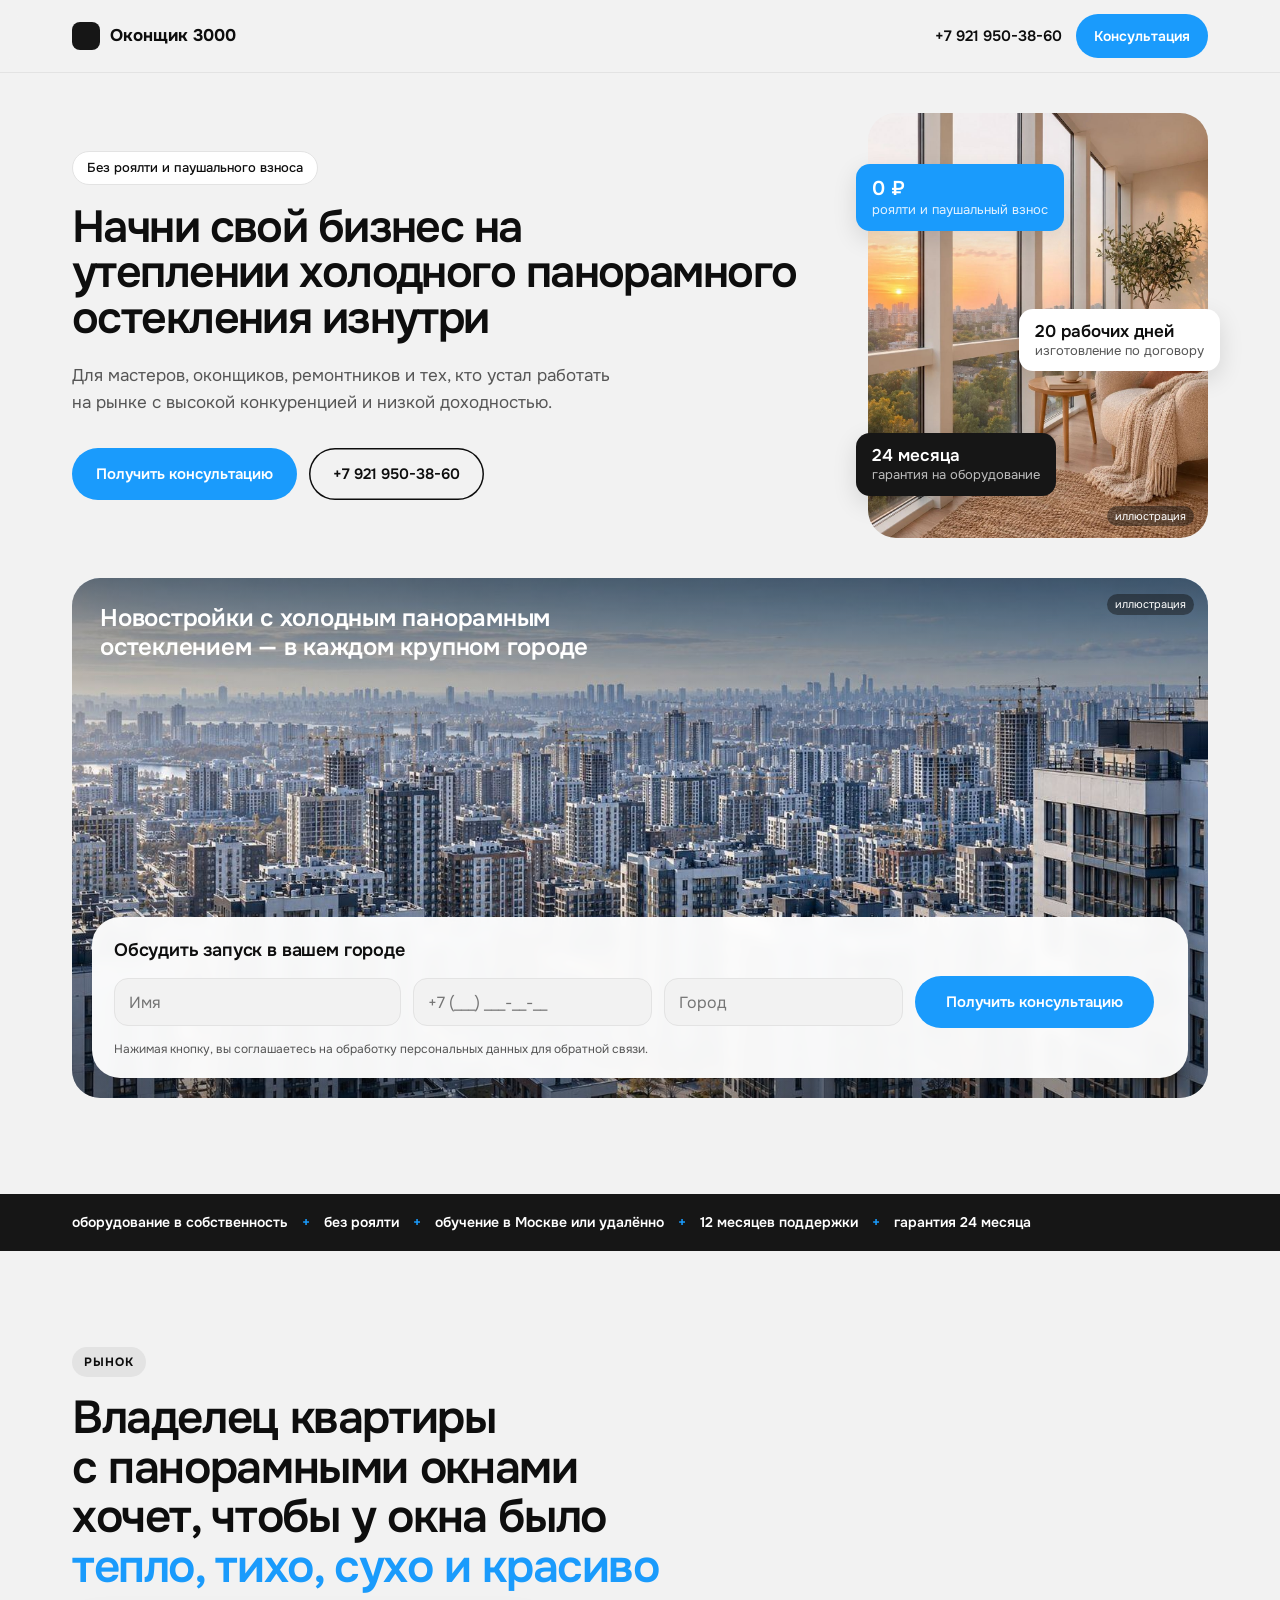
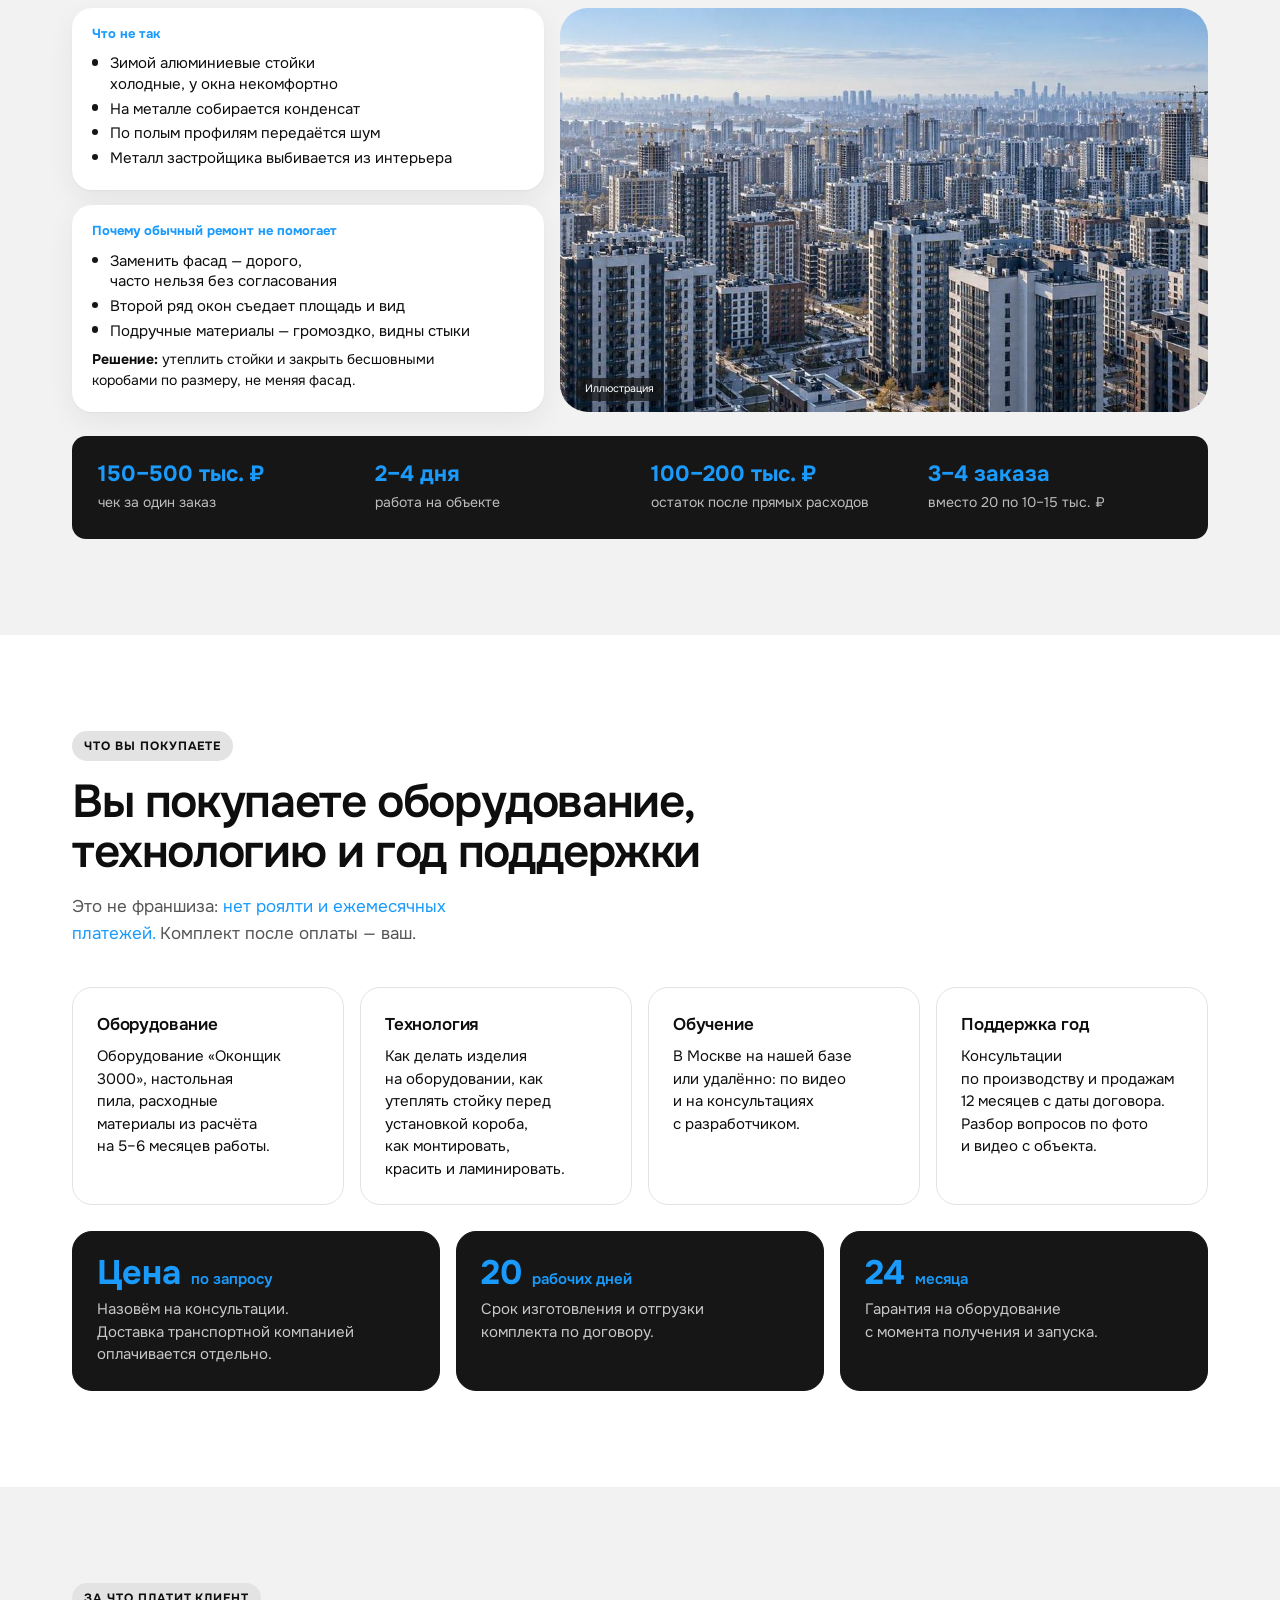
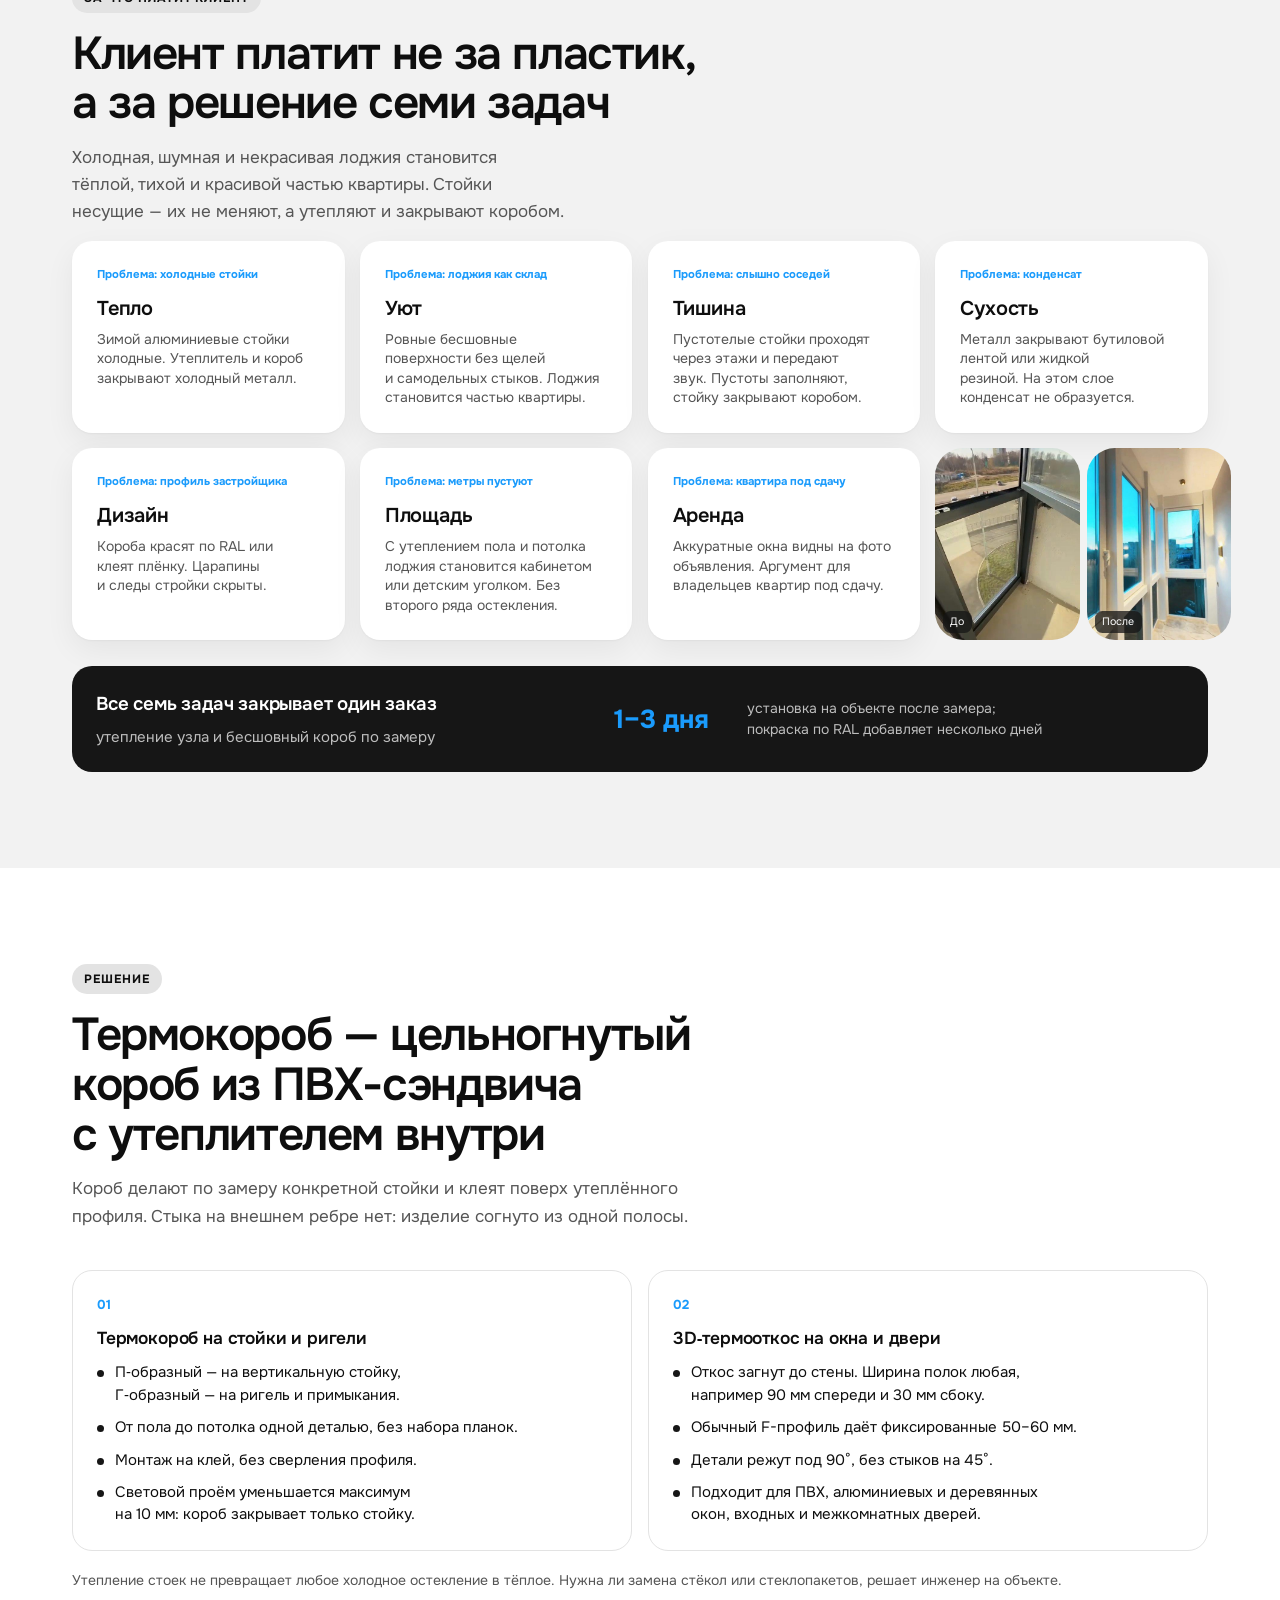
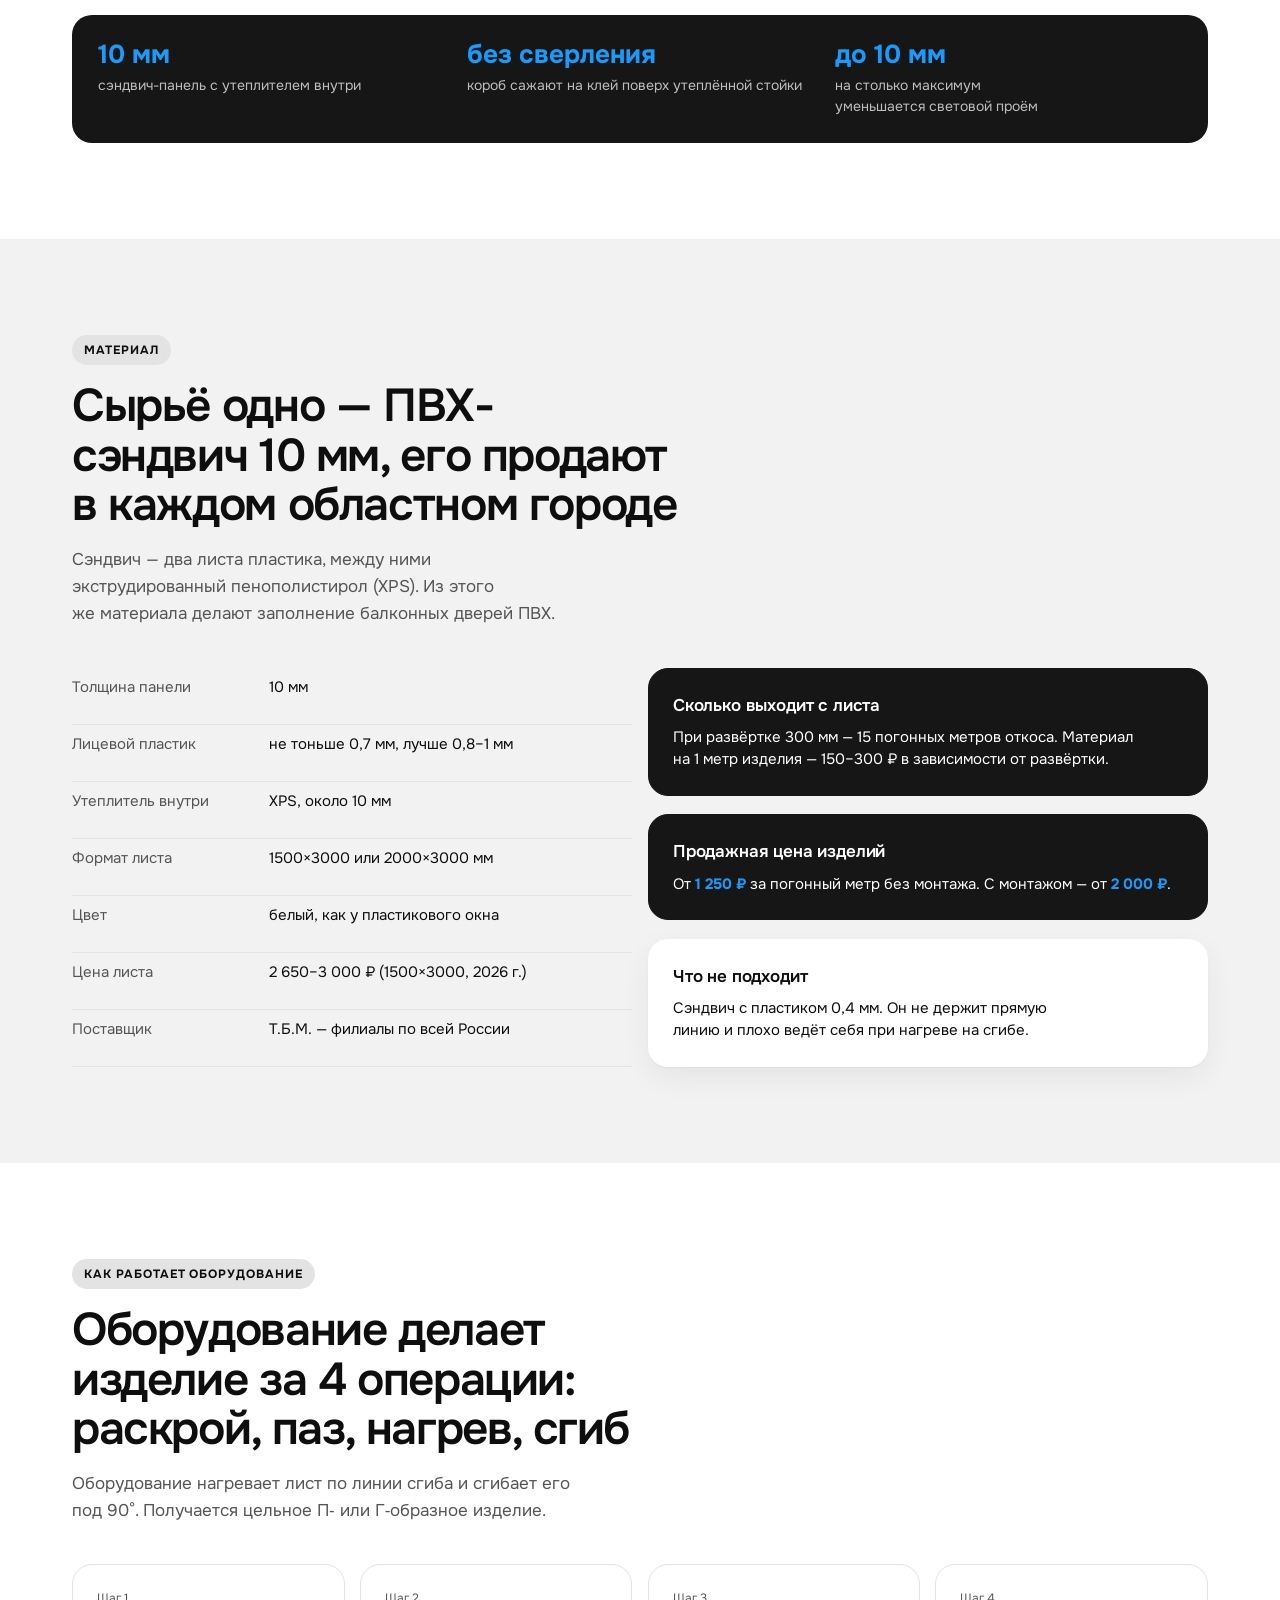
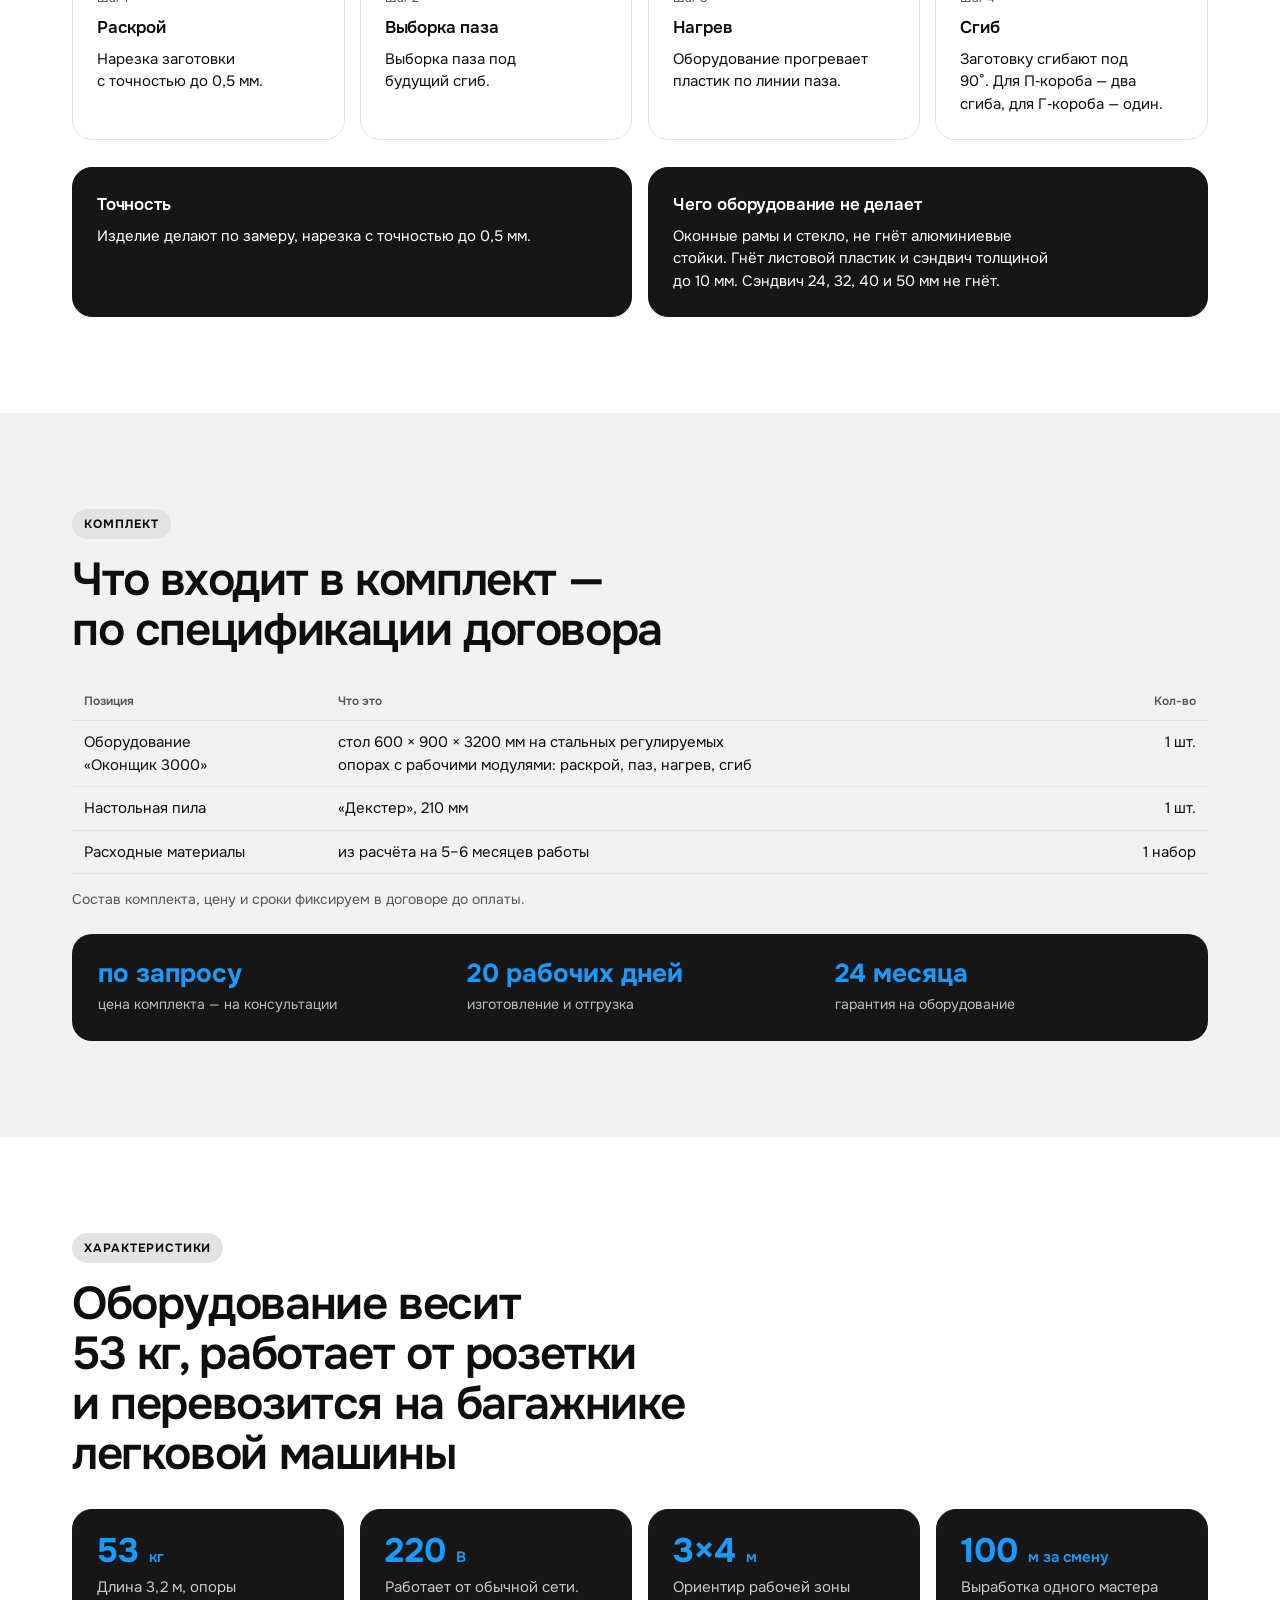
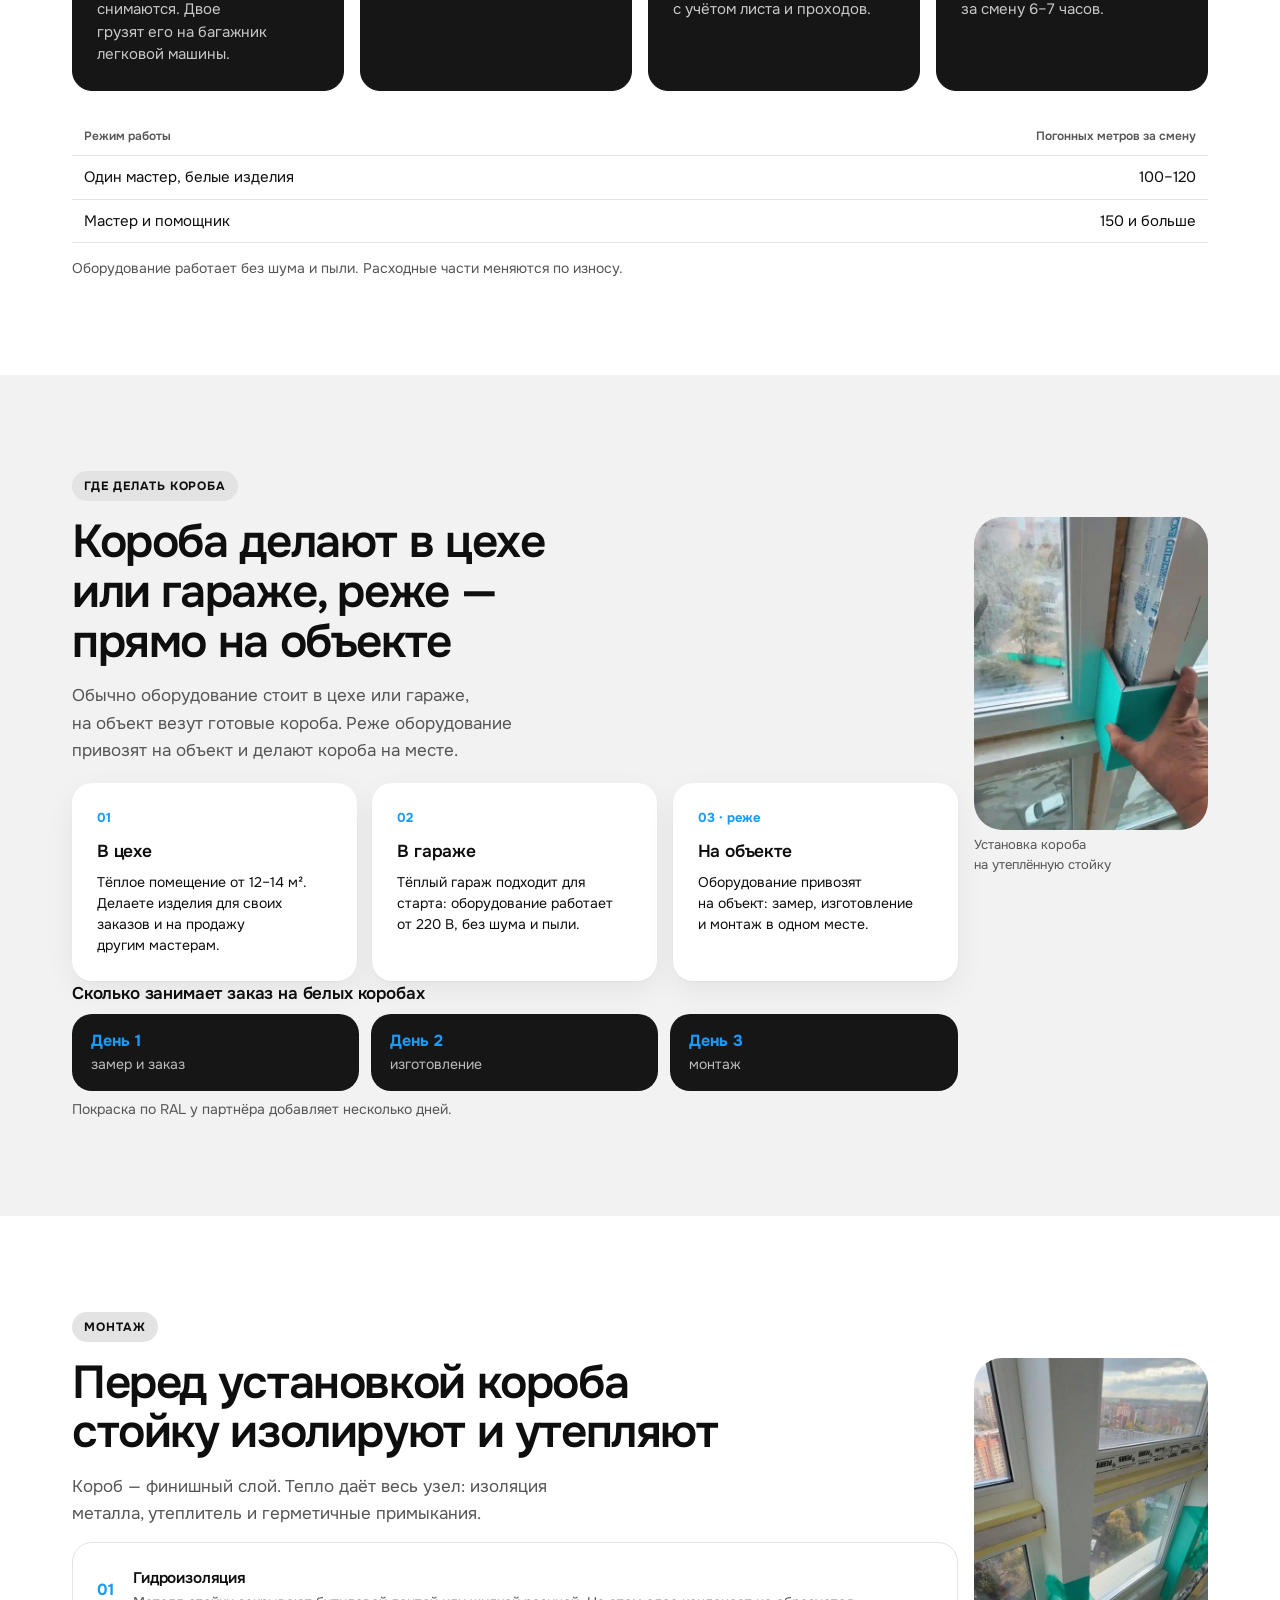
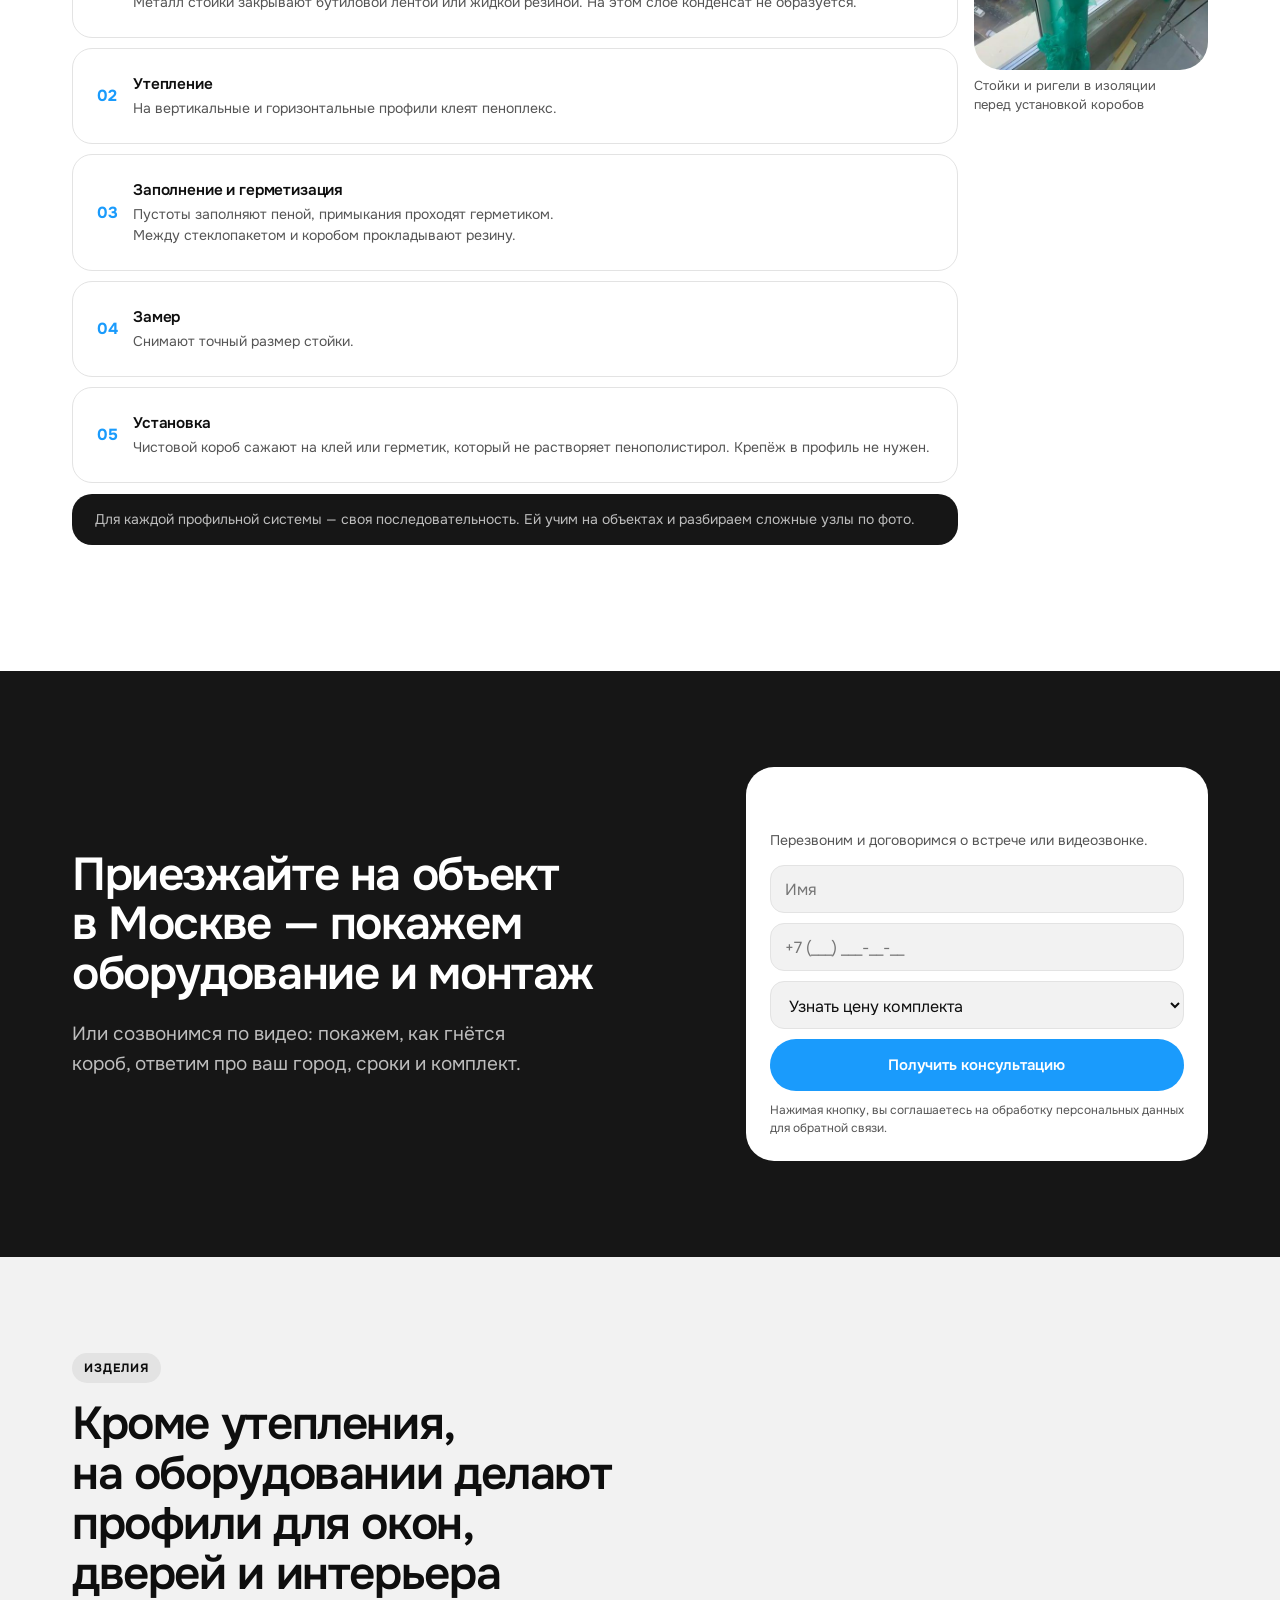
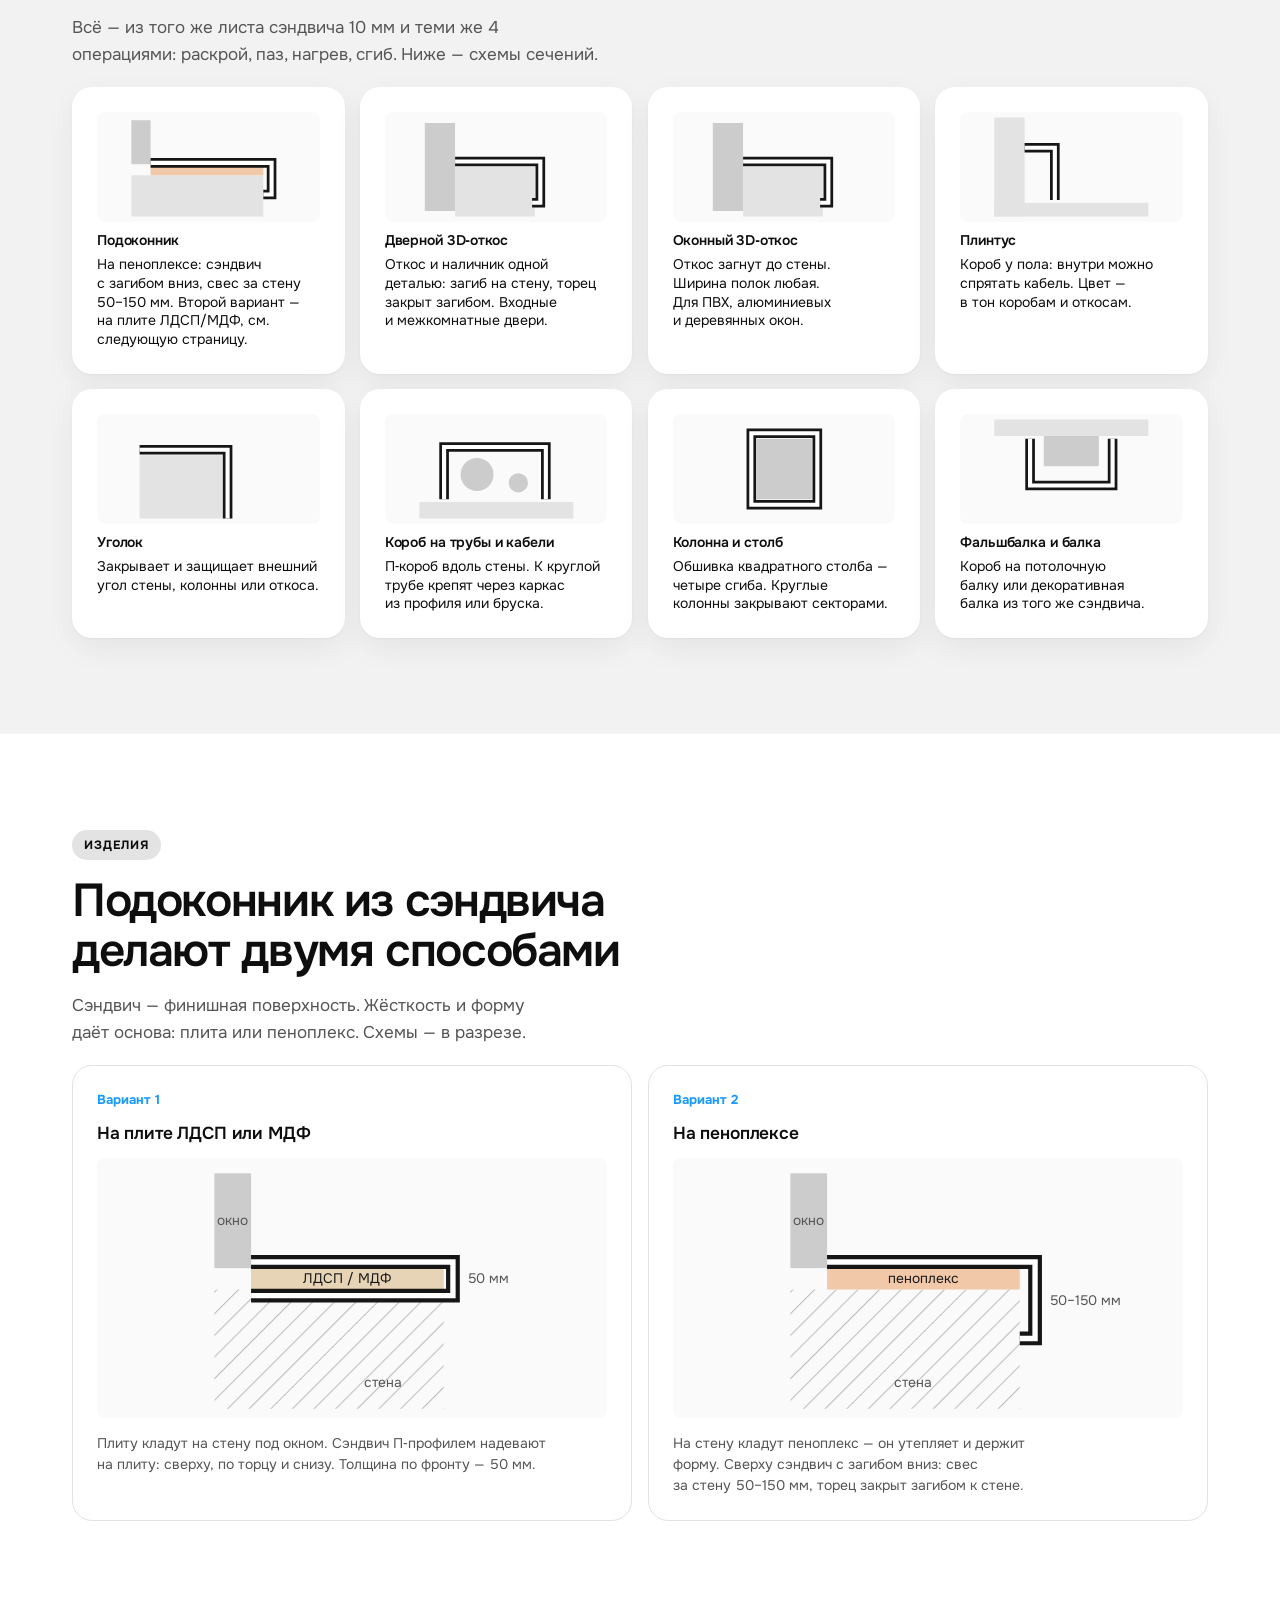
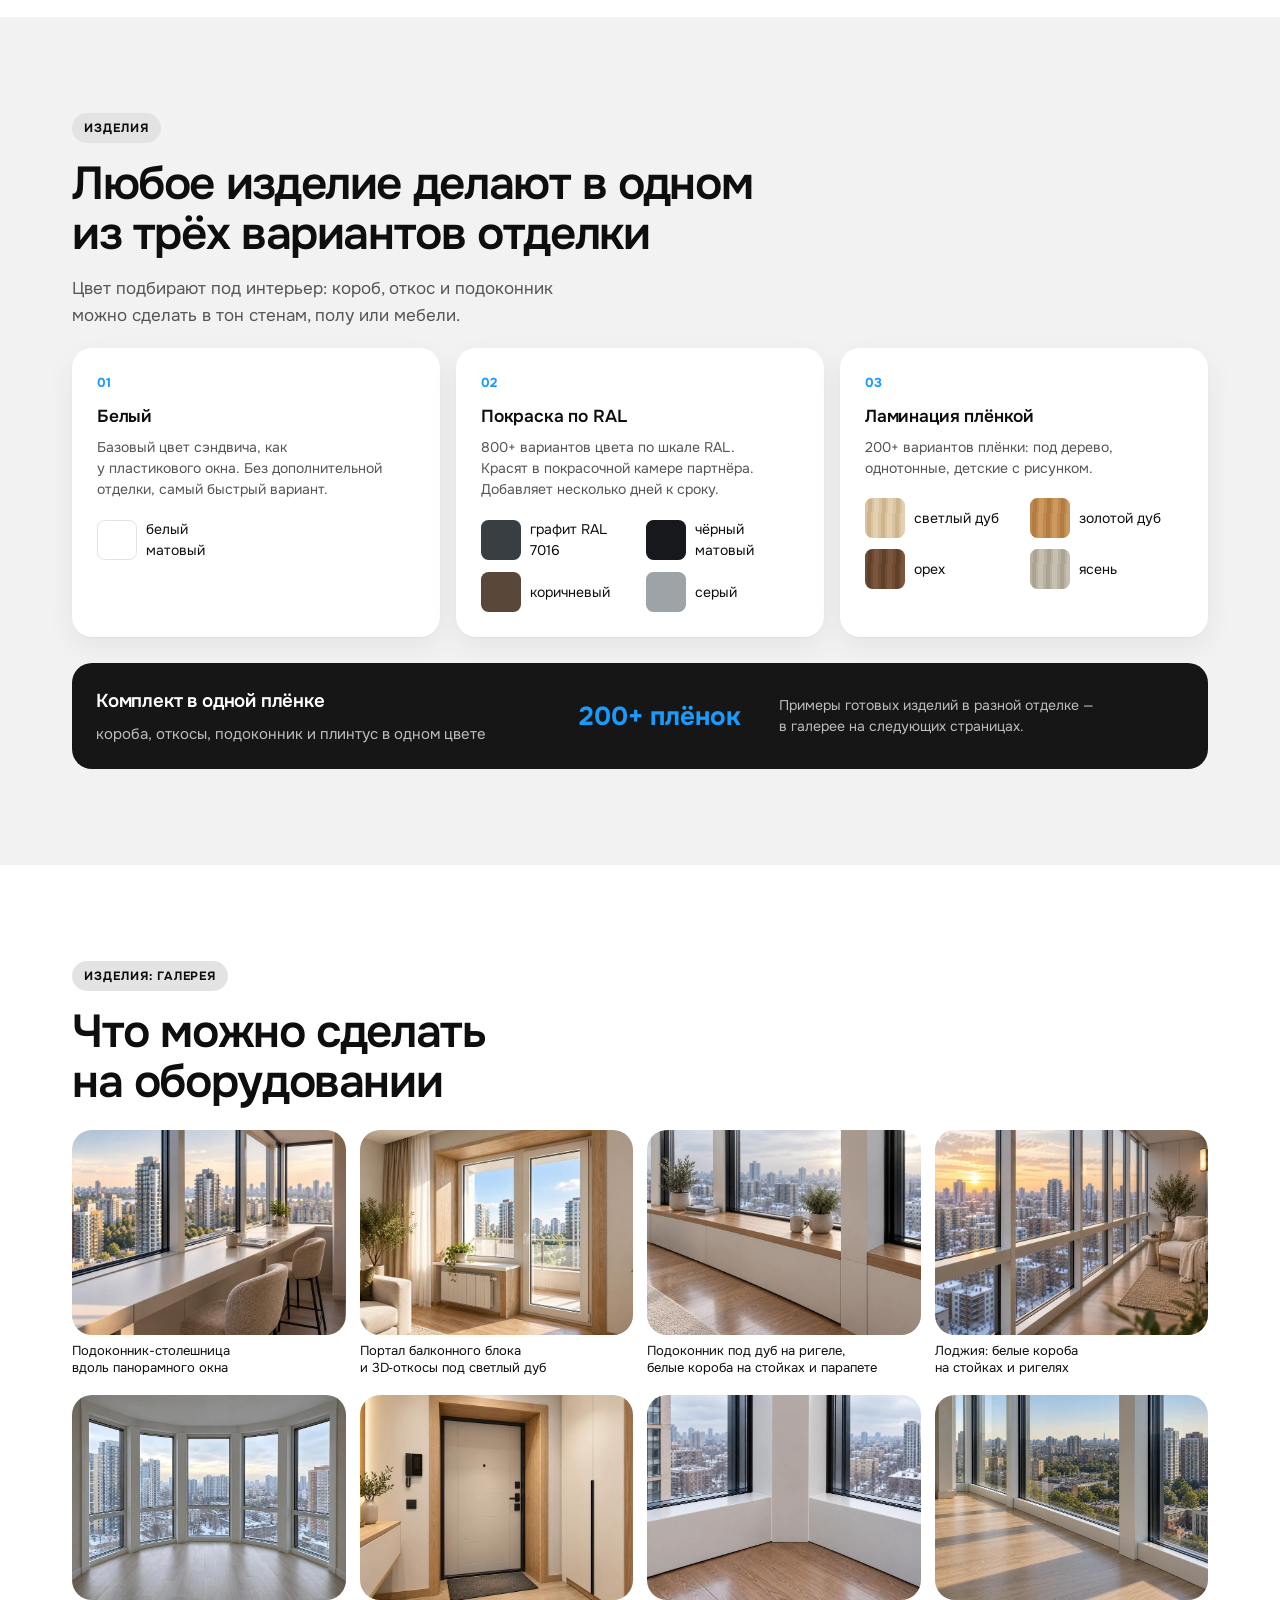
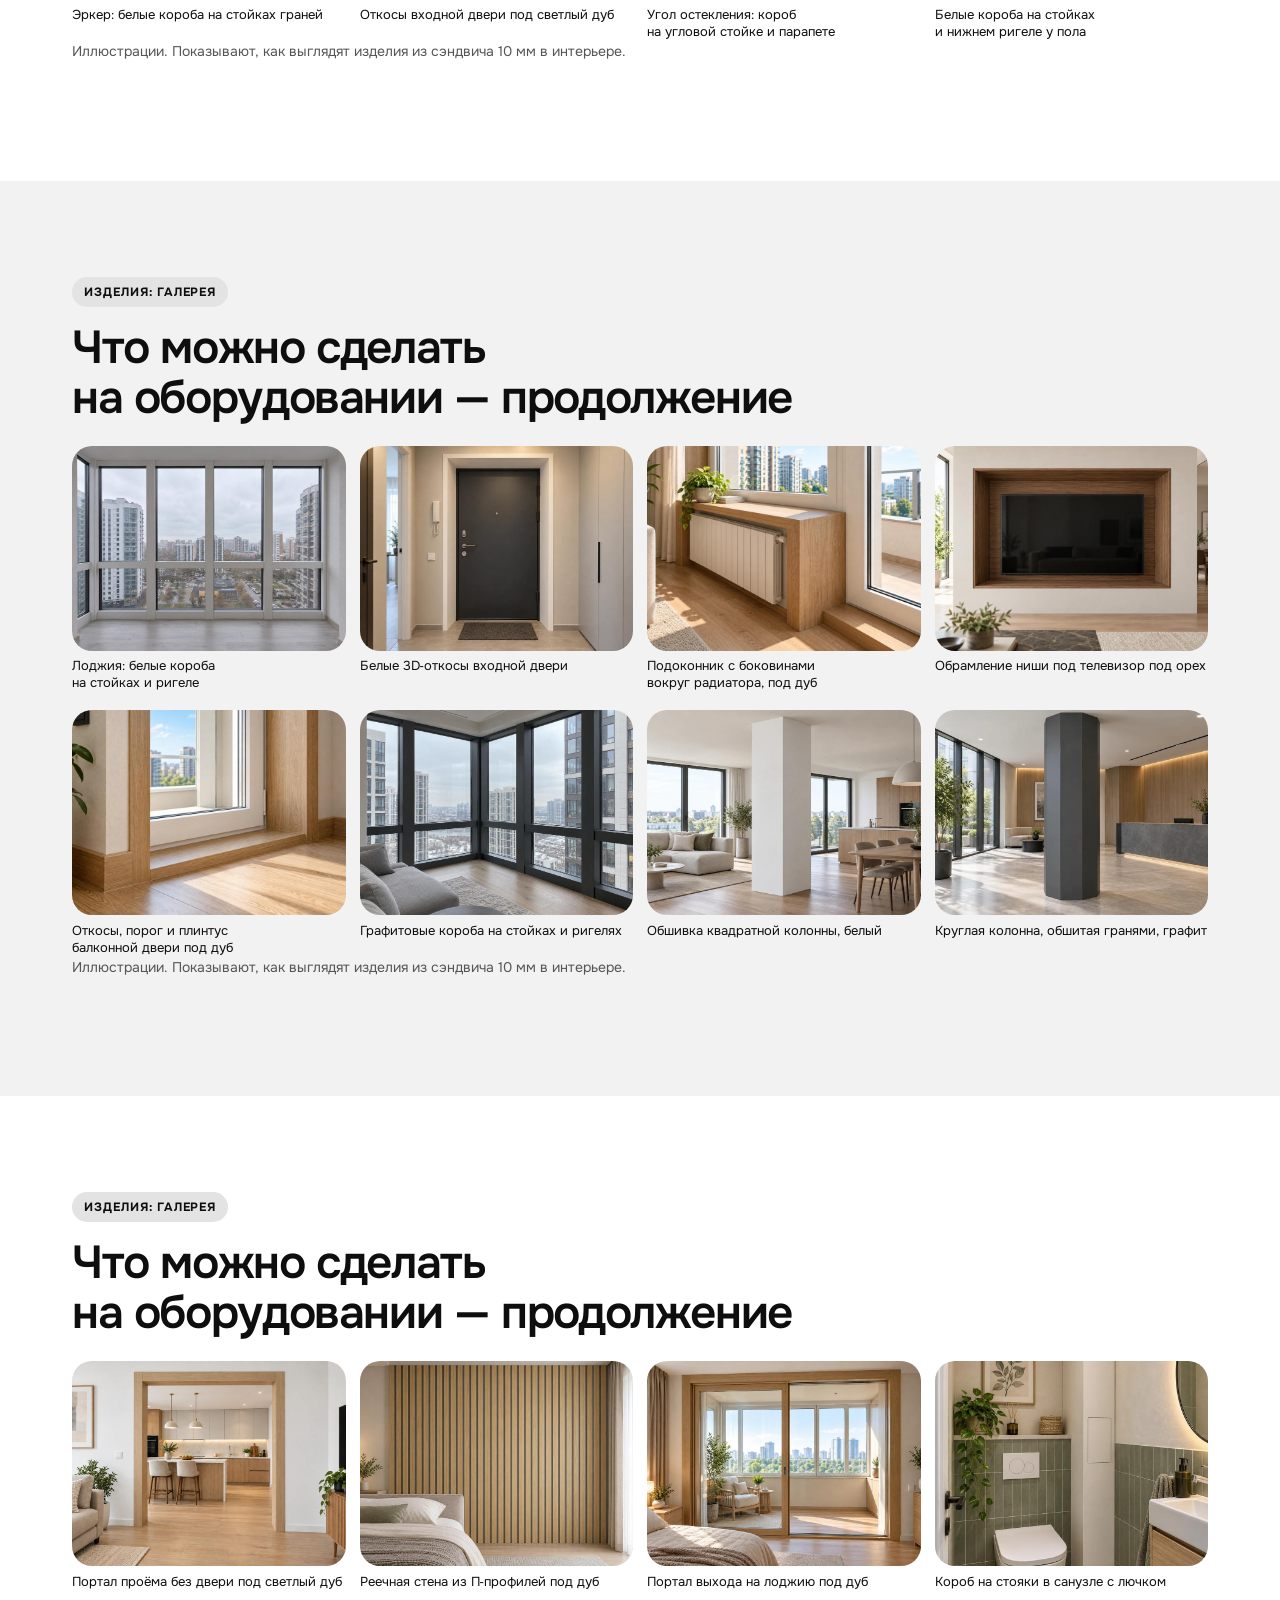
==== materials/landing/index.html @ 921defb0 "Везде «оборудование» вместо «станок»: презентация и лендинг Co-Authored-By: Claude Opus 5.5 <noreply" ====
<!doctype html>
<html lang="ru"><head><meta charset="utf-8"><meta name="viewport" content="width=device-width,initial-scale=1">
<title>Оконщик 3000 — свой бизнес на утеплении холодного панорамного остекления</title>
<meta name="description" content="Оборудование для бесшовных термокоробов и 3D-откосов из ПВХ-сэндвича 10 мм. Комплект, обучение и год поддержки. Без роялти и паушального взноса.">
<link href="https://fonts.googleapis.com/css2?family=Onest:wght@400;500;600;700&display=swap" rel="stylesheet">
<style>

:root{--or:#1A9BFC;--ink:#111111;--muted:#555555;--line:#E3E3E3;--soft:#F2F2F2;--accent:#161616;--dark:#161616}
*{box-sizing:border-box;margin:0;padding:0}
body{font-family:Onest,Arial,sans-serif;color:var(--ink);background:#fff;font-size:11.5pt;line-height:1.45}
.page{width:297mm;height:210mm;padding:16mm 18mm 14mm;position:relative;page-break-after:always;overflow:hidden;display:flex;flex-direction:column}
.page:last-child{page-break-after:auto}
.top{display:flex;justify-content:space-between;font-size:8.5pt;color:var(--muted);margin-bottom:9mm;letter-spacing:.02em}
.top b{color:var(--or);font-weight:600}
h1{font-size:30pt;line-height:1.1;font-weight:700;letter-spacing:-.01em;max-width:200mm}
h2{font-size:21pt;line-height:1.15;font-weight:700;letter-spacing:-.01em;margin-bottom:3mm;max-width:230mm}
.lead{font-size:12.5pt;color:var(--muted);max-width:205mm;margin-bottom:7mm}
h3{font-size:12pt;font-weight:600;margin-bottom:2mm}
p+p{margin-top:2mm}
.muted{color:var(--muted)}
.small{font-size:9.5pt}
.grid{display:grid;gap:6mm}
.g2{grid-template-columns:1fr 1fr}.g3{grid-template-columns:repeat(3,1fr)}.g4{grid-template-columns:repeat(4,1fr)}
.g-img{grid-template-columns:1fr 62mm}.g-img2{grid-template-columns:1fr 46mm 46mm}
.card{border:1px solid var(--line);border-radius:3mm;padding:5mm}
.card.fill{background:var(--dark);border-color:var(--dark);color:#fff}
.card.fill .muted,.card.fill p.muted{color:#C8C8C8}
.card.fill td,.card.fill th{border-bottom-color:rgba(255,255,255,.14);color:#fff}
.card.fill th{color:#C8C8C8}
.num{font-size:24pt;font-weight:700;line-height:1;margin-bottom:2mm}
.num small{font-size:11pt;font-weight:600}
ul{list-style:none}
li{padding-left:5mm;position:relative;margin-top:1.6mm}
li:before{content:"";position:absolute;left:0;top:2.3mm;width:2mm;height:2mm;border-radius:50%;background:var(--accent)}
ol{list-style:none;counter-reset:s}
ol>li{counter-increment:s;padding-left:10mm;margin-top:3mm}
ol>li:before{content:counter(s);background:var(--dark);color:#fff;width:6.5mm;height:6.5mm;top:-.3mm;font-size:9pt;font-weight:600;display:flex;align-items:center;justify-content:center}
table{width:100%;border-collapse:collapse;font-size:10.5pt}
td,th{text-align:left;padding:2.3mm 3mm;border-bottom:1px solid var(--line);vertical-align:top}
th{font-weight:600;color:var(--muted);font-size:9pt}
td.r,th.r{text-align:right;white-space:nowrap}
img.ph{width:100%;height:100%;object-fit:cover;border-radius:3mm;display:block}
.phwrap{height:118mm}
.cap{font-size:8.5pt;color:var(--muted);margin-top:1.5mm}
.note{border-left:1.2mm solid var(--accent);padding:2mm 0 2mm 4mm;font-size:10pt;color:var(--muted);margin-top:auto}
.foot{position:absolute;bottom:7mm;left:18mm;right:18mm;display:flex;justify-content:space-between;font-size:8pt;color:var(--muted)}
.cover{background:var(--dark);color:#fff}
.cover .lead,.cover .top,.cover .toc span{color:#BDBDBD}
.cover .top b{color:var(--or)}
.cover .toc div{border-bottom-color:rgba(255,255,255,.14)}
.cover h1{font-size:38pt;margin-top:18mm;max-width:220mm}
.cover .lead{font-size:14pt;margin-top:6mm}
.toc{columns:2;column-gap:12mm;margin-top:auto;font-size:10.5pt}
.toc div{break-inside:avoid;padding:1.6mm 0;border-bottom:1px solid var(--line);display:flex;gap:4mm}
.toc span{color:var(--muted);width:7mm}
.kv{display:grid;grid-template-columns:52mm 1fr;row-gap:0}
.kv div{padding:2.2mm 0;border-bottom:1px solid var(--line)}
.kv div:nth-child(odd){color:var(--muted)}
.flow{display:grid;grid-template-columns:repeat(4,1fr);gap:4mm}
.flow .card{position:relative}
.flow .step{font-size:9pt;color:var(--muted);margin-bottom:2mm}
.cta{background:var(--dark);color:#fff;border-radius:3mm;padding:7mm}
.cta .muted{color:#BDBDBD}
.pb{position:relative;padding-top:7mm}
.pb-axis{display:flex;justify-content:space-between;margin-left:48mm;font-size:8pt;color:var(--muted);position:absolute;top:0;left:0;right:0}
.pb-row{display:grid;grid-template-columns:48mm 1fr;align-items:center;margin-top:2.5mm}
.pb-lbl{font-size:10pt;font-weight:600;line-height:1.25}.pb-lbl span{font-weight:400;color:var(--muted);font-size:9pt}
.pb-track{display:flex;height:10mm;background:var(--soft);border-radius:2mm;overflow:hidden}
.pb-bar{height:100%;display:flex;align-items:center;padding-left:3mm;font-size:10pt;font-weight:600}
.pb-bar.dark{background:var(--dark);color:#fff}
.pb-seg{height:100%;background:#5E5E5E;color:#fff;border-right:1.2mm solid #fff;display:flex;align-items:center;justify-content:center;font-weight:700;font-size:11pt}
.pb-seg.part{background:repeating-linear-gradient(45deg,#5E5E5E 0 3mm,#8F8F8F 3mm 6mm)}
.pb-line{position:absolute;top:5mm;bottom:-3mm;border-left:.6mm dashed var(--ink)}
.pb-line span{position:absolute;bottom:-4.5mm;left:-9mm;font-size:8pt;font-weight:600;white-space:nowrap}
table.cmp td,table.cmp th{font-size:9.5pt;padding:1.6mm 2mm}
.pp td,.pp th{padding:1.8mm 3mm}
table.cmp td:first-child{color:var(--muted)}
.prod{padding:4mm}.prod h3{font-size:10.5pt;margin:2mm 0 1mm}.prod p{line-height:1.35}
svg.sec{width:100%;height:24mm;display:block;background:#FAFAFB;border-radius:2mm}
svg.mir{width:100%;display:block}
.or{color:var(--or)}
.eq{}.eq .card,.eq2 .card{display:flex;flex-direction:column}
.k{font-size:10pt;font-weight:700;color:var(--or);margin-bottom:3mm}
.col h3{font-size:13pt;margin-bottom:2mm}.col li{margin-top:2.6mm}.eq .card{padding-bottom:7mm}
.eq2{grid-auto-rows:44mm}.eq2 p{color:var(--muted)}
.cta.band{margin-top:auto;margin-bottom:6mm;display:grid;grid-template-columns:1.1fr auto 1fr;gap:10mm;align-items:center;padding:6mm 8mm}
.cta.band .ph{font-size:20pt;font-weight:700;color:var(--or);white-space:nowrap}
.stretch{display:flex;flex-direction:column;gap:5mm}.stretch>.card{flex:1}
.txtcol{display:flex;flex-direction:column;min-height:0}
.imgcol{display:flex;flex-direction:column}.imgcol .phwrap{flex:1;height:auto!important;min-height:0}
.facts{margin-top:auto;margin-bottom:6mm;background:var(--dark);color:#fff;border-radius:3mm;padding:6mm 8mm;display:grid;grid-template-columns:repeat(3,1fr);gap:8mm}
.facts .fv{font-size:19pt;font-weight:700;color:var(--or);line-height:1.1}.facts .fl{color:#BDBDBD;font-size:10pt;margin-top:1.5mm}
.days{display:grid;grid-template-columns:repeat(3,1fr);gap:4mm;margin-top:2mm}
.days div{background:var(--dark);color:#fff;border-radius:3mm;padding:4mm 5mm}.days b{display:block;color:var(--or);font-size:12pt}.days span{color:#BDBDBD;font-size:10pt}
ol.steps>li{margin-top:3.6mm}
.g-img2 .note,.g-img .note{margin-bottom:0}
.fv2{font-size:17pt;font-weight:700;line-height:1.1;margin-bottom:1.5mm}
.hero{position:relative;margin-top:5mm;margin-bottom:6mm;flex:1;min-height:0}.hero img{width:100%;height:100%;object-fit:cover;border-radius:3mm;display:block}
.hero span{position:absolute;left:4mm;bottom:3mm;font-size:8pt;color:#fff;background:rgba(22,22,22,.7);padding:1mm 2.5mm;border-radius:2mm}
.paygrid{display:grid;grid-template-columns:repeat(4,1fr);grid-auto-rows:51mm;gap:4mm;margin-bottom:5mm}
.pay{padding:5mm;display:flex;flex-direction:column}.pay .k{font-size:8.5pt;margin-bottom:3mm}.pay h3{font-size:15pt;margin-bottom:1.5mm}.pay p{font-size:10.5pt;line-height:1.4;color:var(--muted)}
.ba{display:grid;grid-template-columns:1fr 1fr;gap:2mm}.ba div{position:relative;min-height:0}.ba img{width:100%;height:100%;object-fit:cover;border-radius:3mm;display:block}
.ba span{position:absolute;left:2mm;bottom:2mm;font-size:8pt;color:#fff;background:rgba(22,22,22,.75);padding:.8mm 2mm;border-radius:2mm}
.bigsec{width:100%;height:62mm;display:block;background:#FAFAFB;border-radius:2mm;margin:3mm 0 4mm}
.galgrid{display:grid;grid-template-columns:repeat(4,1fr);grid-auto-rows:66mm;gap:5mm 4mm;margin-top:2mm}
.gal{margin:0;display:flex;flex-direction:column;min-height:0}.gal img{width:100%;flex:1;min-height:0;object-fit:cover;border-radius:2.5mm;display:block}
.gal figcaption{font-size:9pt;line-height:1.3;margin-top:2mm;color:var(--ink);height:9mm}
.sws{display:grid;grid-template-columns:1fr 1fr;gap:3mm;margin-top:auto;padding-top:5mm}
.sw{display:flex;align-items:center;gap:2.5mm;font-size:9.5pt}.sw .chip{width:12mm;height:12mm;border-radius:2mm;flex:none}
.strows{display:grid;grid-auto-rows:minmax(0,1fr);gap:2.5mm;flex:1;min-height:0}
.strow{display:grid;grid-template-columns:10mm 1fr;align-items:center;padding:2mm 5mm;min-height:0;overflow:hidden}.strow .k{margin:0;font-size:12pt}.strow h3{font-size:11.5pt;margin-bottom:.5mm}
.cta.band.slim{display:block;padding:4mm 6mm;margin-top:3mm;margin-bottom:0}
.mk{grid-template-columns:125mm 1fr;gap:6mm;grid-template-rows:minmax(0,1fr);margin-bottom:5mm}
.mkcol{display:grid;grid-auto-rows:minmax(0,1fr);gap:4mm;min-height:0}.mkcol .card{display:flex;flex-direction:column;padding:4mm 5mm}.mkcol .k{margin-bottom:1.5mm}.mkcol h3{font-size:12pt;margin-bottom:1mm}
.facts.f4{grid-template-columns:repeat(4,1fr);margin-top:0;padding:4mm 7mm}.facts.f4 .fv{font-size:15pt}
ul.tight li{margin-top:1.2mm;font-size:10pt;line-height:1.35}ul.tight li:before{top:1.5mm;width:1.7mm;height:1.7mm}
h1,h2,h3,.fv,.fv2,.lead,p,li,.cap,.fl,figcaption,td,.kv div,.k{text-wrap:balance}

html{scroll-behavior:smooth}
body{font-size:16px;line-height:1.5;-webkit-font-smoothing:antialiased}
.page{width:100%;height:auto;min-height:0;padding:72px max(20px,calc((100% - 1160px)/2));overflow:visible;page-break-after:auto;display:flex;flex-direction:column}
.page:nth-of-type(even):not(.cover){background:#F6F6F6}
.page:nth-of-type(even):not(.cover) .card:not(.fill){background:#fff}
.top{margin-bottom:14px;font-size:12px;letter-spacing:.12em;text-transform:uppercase}
.top span{display:none}
h1{font-size:46px;max-width:none}h2{font-size:34px;max-width:920px;margin-bottom:12px}
.lead{font-size:18px;max-width:780px;margin-bottom:26px}
h3{font-size:17px}.small{font-size:14px}.k{font-size:13px}
body table{font-size:15px}td,th{padding:10px 12px}
.cap,.gal figcaption{font-size:13px;height:auto}
.grid{gap:16px}.card{border-radius:14px;padding:20px}
.num{font-size:34px}.num small{font-size:15px}
li{padding-left:18px;margin-top:6px}li:before{top:9px;width:7px;height:7px}
ul.tight li{font-size:15px}
.phwrap{height:auto;aspect-ratio:3/4}.imgcol .phwrap{flex:none;aspect-ratio:3/4}
img.ph{border-radius:14px}
.hero{flex:none;aspect-ratio:16/10;margin:18px 0}.hero img{border-radius:14px}
.mk{grid-template-rows:auto;margin-bottom:0}.mkcol{grid-auto-rows:auto}
.paygrid{grid-auto-rows:auto;margin-bottom:0}.ba div{aspect-ratio:3/4}
.galgrid{grid-auto-rows:auto;gap:18px 14px}.gal img{flex:none;aspect-ratio:4/3;border-radius:12px}
.strows{grid-auto-rows:auto;flex:none;gap:10px}.strow{padding:12px 16px;grid-template-columns:36px 1fr}
.facts,.facts.f4{margin:24px 0 0!important;padding:26px;gap:22px;border-radius:14px}.facts .fv{font-size:26px}.facts.f4 .fv{font-size:22px}.facts .fl{font-size:14px}
.cta{border-radius:14px}.cta.band{margin:26px 0 0;padding:24px}.cta.band .ph{font-size:26px}
.eq2{grid-auto-rows:auto}.eq .card{padding-bottom:20px}
svg.sec{height:110px}.bigsec{height:260px}
.note{margin-top:22px;font-size:14px}.days{gap:12px}.days b{font-size:16px}.days span{font-size:14px}
.sw{font-size:14px}.sw .chip{width:40px;height:40px}
.pb-lbl{font-size:14px}.pb-lbl span{font-size:13px}.pb-seg,.pb-bar{font-size:14px}
table.cmp td,table.cmp th{font-size:14px;padding:8px}
.cover h1{font-size:50px;margin-top:10px}.cover .lead{font-size:19px}
.hgrid{display:grid;grid-template-columns:1.15fr .85fr;gap:48px;align-items:center}
.hero1{padding-top:80px;padding-bottom:80px}
.h1grid{grid-template-areas:'t f';align-items:center}.h1grid .ht{grid-area:t}.h1grid .lform{grid-area:f;align-self:center}.h1grid .toc{grid-area:n;margin-top:0}
.toc{columns:2;column-gap:28px;margin-top:28px;font-size:15px}
.toc a{display:flex;gap:12px;padding:8px 0;border-bottom:1px solid rgba(255,255,255,.14);color:#fff;text-decoration:none;break-inside:avoid}
.toc a:hover{color:var(--or)}.toc a span{color:#9E9E9E;width:24px}
.midform h2{color:#fff}.midform .lead{color:#BDBDBD}.midform .ph{color:var(--or);font-weight:700;text-decoration:none;white-space:nowrap}
.lform{background:#fff;color:var(--ink);border-radius:16px;padding:22px;box-shadow:0 14px 40px rgba(0,0,0,.25)}
.lform h3{font-size:21px;color:var(--ink)}.lform p{font-size:14px;color:var(--muted);margin:4px 0 14px}
.lform input,.lform select,.lform textarea{width:100%;border:1.5px solid var(--line);border-radius:10px;padding:13px 14px;font:16px Onest,sans-serif;margin-bottom:10px;background:#fff;color:var(--ink)}
.lform input:focus,.lform select:focus,.lform textarea:focus{outline:none;border-color:var(--or)}
.btn{display:inline-flex;align-items:center;justify-content:center;background:var(--or);color:#fff;border:0;border-radius:12px;padding:15px 22px;font:600 16px Onest,sans-serif;cursor:pointer;text-decoration:none}
.btn:hover{filter:brightness(.93)}.lform .btn{width:100%}
.agree{font-size:12px;color:var(--muted);margin-top:10px}
.ok{display:none;text-align:center;padding:18px 0;font-size:15px}.ok b{display:block;font-size:20px;margin-bottom:6px}
.lform.sent .fields{display:none}.lform.sent .ok{display:block}
header.bar{position:sticky;top:0;z-index:20;background:rgba(22,22,22,.96);backdrop-filter:blur(6px);color:#fff}
header.bar .in{display:flex;align-items:center;justify-content:space-between;height:58px;padding:0 max(20px,calc((100% - 1160px)/2));gap:12px}
header.bar .logo{font-weight:700}header.bar .logo span{color:var(--or)}
header.bar .tel{color:#fff;font-weight:600;text-decoration:none;white-space:nowrap}
header.bar .btn{padding:9px 14px;font-size:14px;border-radius:10px}
.fab{display:none}
footer{background:#0E0E0E;color:#9A9A9A;font-size:13px;padding:28px max(20px,calc((100% - 1160px)/2))}footer b{color:#fff}
@media(max-width:860px){
  .page{padding:48px 16px}
  h1{font-size:32px}.cover h1{font-size:34px}h2{font-size:25px}.lead{font-size:16px;margin-bottom:20px}
  .hgrid,.g2,.g3,.g-img,.g-img2,.mk,.flow,.kv,.cta.band,.days{grid-template-columns:1fr!important}
  .hgrid{gap:28px}
  .h1grid{grid-template-areas:'t' 'f'}
  .grid[style*="grid-template-columns"]{grid-template-columns:1fr!important}
  .grid>*,.paygrid>*,.galgrid>*,.facts>*{min-width:0}
  td.r,th.r{white-space:normal}
  .g4,.paygrid,.galgrid,.facts,.facts.f4,.sws{grid-template-columns:1fr 1fr!important}
  .facts{padding:18px;gap:16px}.facts .fv,.facts.f4 .fv{font-size:19px}
  .toc{columns:1}
  .pb-row{grid-template-columns:1fr}.pb-axis,.pb-line{display:none}
  body table{font-size:14px}td,th{padding:8px 6px}
  .kv div:nth-child(odd){padding-bottom:0;border-bottom:0;font-size:13px}
  .hero{aspect-ratio:4/3}.phwrap,.imgcol .phwrap{aspect-ratio:4/3}
  header.bar .tel{display:none}
  .fab{position:fixed;left:16px;right:16px;bottom:14px;z-index:30;display:flex;gap:8px}
  .fab .btn{flex:1;box-shadow:0 8px 20px rgba(0,0,0,.25)}.fab .btn.t{flex:0 0 auto;background:#fff;color:var(--ink)}
  footer{padding-bottom:90px}
  .ba{grid-column:1/-1}
}

/* frontend-design pass */
.page .top{display:none}
.hero1{padding:0!important;min-height:calc(100vh - 58px)}
.h1grid{display:grid;align-items:stretch;grid-template-columns:minmax(0,1fr) minmax(0,1fr);grid-template-areas:'t p' 'f p';min-height:calc(100vh - 58px)}
.h1grid .ht{grid-area:t;padding:72px 48px 28px max(20px,calc((100vw - 1160px)/2));align-self:end}
.h1grid .lform{grid-area:f;margin:0 48px 72px max(20px,calc((100vw - 1160px)/2));align-self:start;max-width:460px}
.hpic{grid-area:p;position:relative;min-height:520px;align-self:stretch;height:100%}.hpic img{position:absolute;inset:0;width:100%;height:100%;object-fit:cover;object-position:50% 60%}
.cover h1{font-size:54px;line-height:1.04;letter-spacing:-.025em;margin-top:0;max-width:640px}
.cover .lead{font-size:19px;max-width:560px;margin:20px 0 0}
h2{font-size:40px;line-height:1.08;letter-spacing:-.02em;max-width:880px;margin-bottom:16px}
.lead{max-width:680px}
.page{padding-top:96px;padding-bottom:96px}
.midform{padding-top:80px;padding-bottom:80px}
.lform{box-shadow:none;border-radius:18px}
.cover .lform{box-shadow:0 20px 60px rgba(0,0,0,.35)}

@media(max-width:860px){
  .hero1{min-height:0}
  .h1grid{grid-template-columns:1fr;grid-template-areas:'t' 'f' 'p';min-height:0}
  .h1grid .ht{padding:40px 16px 22px}
  .h1grid .lform{margin:0 16px 28px;max-width:none}
  .hpic{min-height:0;aspect-ratio:4/5}
  .cover h1{font-size:36px}.cover .lead{font-size:16px}
  h2{font-size:27px}
  .page{padding-top:56px;padding-bottom:56px}
}

/* ===== Утеплит DS 3.0 ===== */
:root{--u-bg:#F2F2F2;--u-card:#FFFFFF;--u-peach:#E3E3E3;--u-forest:#161616;--u-forest-2:#2E2E2E;--u-ink:#0E0E0E;--u-muted:#555555;--u-on-forest:#FFFFFF;--u-on-forest-muted:#BDBDBD;--u-action:#1A9BFC;--u-action-hover:#0B84E0;--u-sun:#1A9BFC;--u-line:#E3E3E3;--u-line-dark:#2E2E2E;--u-focus:#8F8F8F;
--u-fs-display:clamp(32px,3.5vw,45px);--u-fs-h2:clamp(30px,4vw,46px);--u-r-field:14px;--u-r-card:20px;--u-r-big:28px;--u-shadow-soft:0 1px 2px rgba(14,14,14,.04),0 10px 30px rgba(14,14,14,.06);--u-shadow-float:0 8px 24px rgba(14,14,14,.12);--u-gutter:16px;--u-section:64px;--u-inset:20px;
--or:var(--u-action);--dark:var(--u-forest);--accent:var(--u-forest);--ink:var(--u-ink);--muted:var(--u-muted);--line:var(--u-line)}
@media(min-width:768px){:root{--u-gutter:32px;--u-inset:24px}}@media(min-width:1024px){:root{--u-section:96px}}
body{background:var(--u-bg);color:var(--u-ink);font-size:15px}
.u-wrap{max-width:1200px;margin:0 auto;padding:0 var(--u-gutter)}
.page{padding:var(--u-section) max(var(--u-gutter),calc((100% - 1200px)/2 + var(--u-gutter)))!important;background:var(--u-bg)}
.page[data-t=u-twh]{background:#fff}
.page:nth-of-type(even):not(.cover){background:inherit}
.page[data-t=u-twh]{background:#fff!important}.page[data-t=u-tbg]{background:var(--u-bg)!important}
.page[data-t=u-tdark]{background:var(--u-forest)!important;color:#fff}
.page[data-t=u-tdark] h2,.page[data-t=u-tdark] h3{color:#fff}.page[data-t=u-tdark] .lead,.page[data-t=u-tdark] .muted{color:var(--u-on-forest-muted)}
.page[data-t=u-tdark] .card{background:transparent!important;border:1px solid var(--u-line-dark);color:#fff}.page[data-t=u-tdark] .card .k{color:var(--u-sun);font-size:28px;font-weight:600}
.u-eye{display:inline-block;align-self:flex-start;font-size:12px;font-weight:700;letter-spacing:.08em;text-transform:uppercase;background:var(--u-peach);color:var(--u-ink);border-radius:999px;padding:6px 12px;margin-bottom:16px}
.page[data-t=u-tdark] .u-eye{background:var(--u-forest-2);color:#fff}
h2{font-size:var(--u-fs-h2);font-weight:600;line-height:1.08;letter-spacing:-.03em;max-width:24ch;margin-bottom:16px}
.lead{font-size:17px;line-height:1.6;max-width:56ch;margin-bottom:40px}
h3{font-weight:600;letter-spacing:-.01em}
/* cards: white on gray with soft shadow; on white — line, no shadow */
.card{border-radius:var(--u-r-card);padding:var(--u-inset)}
.page[data-t=u-tbg] .card:not(.fill){background:#fff;border-color:transparent;box-shadow:var(--u-shadow-soft)}
.page[data-t=u-twh] .card:not(.fill){background:#fff;border:1px solid var(--u-line);box-shadow:none}
.card.fill,.facts,.cta,.days div{background:var(--u-forest)!important;border-radius:var(--u-r-card)}
.facts .fv,.cta.band .ph,.days b,.card.fill .num{color:var(--u-sun)}
img.ph,.hero img,.ba img{border-radius:var(--u-r-big)}.gal img{border-radius:var(--u-r-card)}
li:before{background:var(--u-forest)}
.k{color:var(--u-action)}
/* buttons */
.u-btn,.lform .btn{display:inline-flex;align-items:center;justify-content:center;gap:8px;height:52px;padding:0 24px;border-radius:999px;background:var(--u-action);color:#fff;font:600 15px Onest,system-ui,sans-serif;text-decoration:none;border:0;cursor:pointer;transition:background .15s,transform .12s;white-space:nowrap}
.u-btn:hover,.lform .btn:hover{background:var(--u-action-hover);filter:none}.u-btn:active,.lform .btn:active{transform:scale(.98)}
.u-btn.u-out{background:transparent;color:var(--u-ink);box-shadow:inset 0 0 0 1.5px var(--u-ink)}.u-btn.u-out:hover{background:var(--u-ink);color:#fff}
.u-btn.u-white{background:#fff;color:var(--u-ink)}.u-btn.u-white:hover{background:#E3E3E3}
.u-btn.u-sm{height:44px;padding:0 18px;font-size:14px}
:focus-visible{outline:3px solid var(--u-focus);outline-offset:3px}
@media (prefers-reduced-motion:reduce){*{transition:none!important;scroll-behavior:auto!important}}
/* header */
header.bar{background:rgba(242,242,242,.92);color:var(--u-ink);backdrop-filter:blur(8px);border-bottom:1px solid var(--u-line)}
header.bar .in{height:60px;max-width:1200px;margin:0 auto;padding:0 var(--u-gutter)}
@media(min-width:768px){header.bar .in{height:72px}}
header.bar .logo{display:flex;align-items:center;gap:10px;font-weight:700;font-size:17px}header.bar .logo i{width:28px;height:28px;border-radius:8px;background:var(--u-forest);display:block}
header.bar .tel{color:var(--u-ink)}
/* hero */
.u-hero{background:var(--u-bg);padding:40px 0 var(--u-section)}
.u-hgrid{display:grid;grid-template-columns:minmax(0,1.45fr) minmax(340px,.55fr);gap:48px;align-items:center}
.u-chip{display:inline-block;background:#fff;border:1px solid var(--u-line);border-radius:999px;padding:6px 14px;font-size:13px;font-weight:500;margin-bottom:20px}
.u-hero h1{font-size:var(--u-fs-display);font-weight:600;line-height:1.02;letter-spacing:-.035em;color:var(--u-ink);max-width:none;text-wrap:balance}
@media(min-width:1200px){.u-hero h1 .ln{display:block;white-space:nowrap}}
.u-lead{font-size:17px;line-height:1.6;color:var(--u-muted);max-width:52ch;margin-top:20px}
.u-btns{display:flex;gap:12px;flex-wrap:wrap;margin-top:32px}
.u-hpic{position:relative;border-radius:var(--u-r-big);aspect-ratio:4/5;max-height:680px}
.u-hpic img{width:100%;height:100%;object-fit:cover;object-position:50% 60%;border-radius:var(--u-r-big);display:block}
.u-fl{position:absolute;background:#fff;border-radius:var(--u-r-field);padding:12px 16px;box-shadow:var(--u-shadow-float);font-size:13px;color:var(--u-muted);line-height:1.3}
.u-fl b{display:block;color:var(--u-ink);font-size:17px;font-weight:600}
.u-fl1{left:-12px;top:12%;background:var(--u-action);color:#E3F2FF}.u-fl1 b{color:#fff;font-size:20px}
.u-fl2{right:-12px;top:46%}
.u-fl3{left:-12px;bottom:10%;background:var(--u-forest);color:var(--u-on-forest-muted)}.u-fl3 b{color:#fff}
.u-city{position:relative;margin-top:40px;border-radius:var(--u-r-big);overflow:hidden;min-height:520px;display:flex;flex-direction:column;justify-content:space-between}
.u-city>img{position:absolute;inset:0;width:100%;height:100%;object-fit:cover;object-position:50% 45%;display:block}
.u-city::after{content:"";position:absolute;inset:0;background:linear-gradient(rgba(14,14,14,.55),rgba(14,14,14,0) 38%,rgba(14,14,14,0) 55%,rgba(14,14,14,.35))}
.u-cityt{position:relative;z-index:1;padding:26px 28px 0;color:#fff;font-size:24px;font-weight:600;letter-spacing:-.01em;line-height:1.2;max-width:36ch;text-wrap:balance}
.u-city .u-panel p{display:none}.u-city .u-panel{padding:20px 22px}.u-city .u-panel h3{font-size:18px}
.u-city .u-panel{position:relative;z-index:1;margin:0 20px 20px;background:rgba(255,255,255,.96);backdrop-filter:blur(6px)}
.u-city .u-ill{z-index:1;top:16px;bottom:auto}
@media(max-width:860px){.u-city{min-height:0;display:block}.u-city>img{position:relative;aspect-ratio:4/3;height:auto}.u-city::after{bottom:auto;height:0}
.u-cityt{position:absolute;top:0;left:0;padding:16px 110px 16px 16px;font-size:17px}.u-city .u-panel{margin:-28px 10px 10px;border-radius:22px}.u-city{background:var(--u-forest)}}
.u-ill{position:absolute;right:14px;bottom:12px;font-size:11px;color:#fff;background:rgba(14,14,14,.45);padding:2px 8px;border-radius:999px}
/* form panel (DS «панель проверки города») */
.lform{border-radius:var(--u-r-big);box-shadow:var(--u-shadow-soft)!important;padding:24px}
.lform input,.lform select,.lform textarea{height:48px;border-radius:var(--u-r-field);border:1px solid var(--u-line);background:var(--u-bg);font-size:16px}
.lform textarea{height:auto}
.u-panel{margin-top:0}
.u-panel .fields{display:grid;grid-template-columns:1.2fr 1fr 1fr 1fr auto;gap:12px;align-items:center}
.u-panel h3{grid-column:1/-1;margin:0}.u-panel p{grid-column:1/-1;margin:-6px 0 4px}
.u-panel input{margin:0}.u-panel .btn{width:auto;margin:0}.u-panel .agree{grid-column:1/-1;margin-top:0}
.u-panel .fields>h3+p+input{grid-column:1}
/* trust ribbon */
.u-trust{background:var(--u-forest);color:#fff;font-weight:600;font-size:14px}
.u-trust .u-wrap{display:flex;gap:14px;align-items:center;padding-top:18px;padding-bottom:18px;overflow-x:auto;white-space:nowrap;scrollbar-width:none}
.u-trust i{color:var(--u-sun);font-style:normal}
/* mid form & final */
.midform .lform{box-shadow:none!important}
.u-finalsec{background:var(--u-bg);padding:var(--u-section) 0}
.u-final{background:var(--u-forest);color:#fff;border-radius:var(--u-r-big);padding:48px;display:grid;grid-template-columns:1.1fr .9fr;gap:48px;align-items:center}
.u-final h2{color:#fff}.u-final .u-lead{color:var(--u-on-forest-muted)}
footer{background:var(--u-bg);color:var(--u-muted);border-top:1px solid var(--u-line)}footer b{color:var(--u-ink)}
.fab .u-btn{flex:1;box-shadow:var(--u-shadow-float)}
.fab{transition:opacity .15s}.fab.off{opacity:0;pointer-events:none}
.grid>*,.paygrid>*,.mk>*{min-width:0}
@media(max-width:1180px){.mk{grid-template-columns:minmax(0,1fr) minmax(0,1fr)!important}.paygrid{grid-template-columns:repeat(3,minmax(0,1fr))}}
@media(max-width:959px){.u-hgrid,.u-final{grid-template-columns:1fr}.u-hpic{aspect-ratio:4/5;max-height:none}.u-final{padding:28px 20px;gap:28px}}
@media(max-width:860px){
  .u-panel .fields{grid-template-columns:1fr}.u-panel .btn{width:100%}
  .u-btns .u-btn{width:100%}
  .u-fl1,.u-fl3{left:8px}.u-fl2{right:8px}
  .page{padding:var(--u-section) var(--u-gutter)!important}
  .lead{margin-bottom:32px}
  table.cmp td,table.cmp th{font-size:12.5px;padding:6px 4px;word-break:break-word;hyphens:auto}
  body table td,body table th{overflow-wrap:anywhere;hyphens:auto}
}
</style></head>
<body>
<header class="bar"><div class="in"><div class="logo"><i></i>Оконщик 3000</div><div style="display:flex;align-items:center;gap:14px"><a class="tel" href="tel:+79219503860">+7 921 950-38-60</a><a class="u-btn u-sm" href="#form-top">Консультация</a></div></div></header>
<section class="u-hero">
  <div class="u-wrap u-hgrid">
    <div class="u-htxt">
      <span class="u-chip">Без роялти и паушального взноса</span>
      <h1><span class="ln">Начни свой бизнес на</span> <span class="ln">утеплении холодного панорамного</span> <span class="ln">остекления изнутри</span></h1>
      <p class="u-lead">Для мастеров, оконщиков, ремонтников и тех, кто устал работать на рынке с высокой конкуренцией и низкой доходностью.</p>
      <div class="u-btns"><a class="u-btn" href="#form-top">Получить консультацию</a><a class="u-btn u-out" href="tel:+79219503860">+7 921 950-38-60</a></div>
    </div>
    <div class="u-hpic"><img src="img/hero.jpg" alt="Лоджия: белые короба на стойках панорамного остекления">
      <div class="u-fl u-fl1"><b>0 ₽</b>роялти и паушальный взнос</div>
      <div class="u-fl u-fl2"><b>20 рабочих дней</b>изготовление по договору</div>
      <div class="u-fl u-fl3"><b>24 месяца</b>гарантия на оборудование</div>
      <span class="u-ill">иллюстрация</span>
    </div>
  </div>
  <div class="u-wrap"><div class="u-city"><img src="img/city_wide.jpg" alt="Новостройки с панорамным остеклением"><div class="u-cityt">Новостройки с холодным панорамным остеклением — в каждом крупном городе</div><span class="u-ill">иллюстрация</span>
    <form class="lform u-panel" id="form-top" data-place="первый экран">
  <div class="fields">
    <h3>Обсудить запуск в вашем городе</h3><p>Перезвоним, разберём город и ответим на вопросы по оборудованию.</p>
    <input name="name" placeholder="Имя" autocomplete="name" required>
    <input name="phone" type="tel" placeholder="+7 (___) ___-__-__" autocomplete="tel" required>
    <input name="city" placeholder="Город">
    <button class="btn" type="submit">Получить консультацию</button>
    <div class="agree">Нажимая кнопку, вы соглашаетесь на обработку персональных данных для обратной связи.</div>
  </div>
  <div class="ok"><b>Заявка отправлена</b>Перезвоним в ближайшее время. Или сразу: <a href="tel:+79219503860">+7 921 950-38-60</a>, звонок или MAX.</div>
</form>
  </div></div>
</section>
<div class="u-trust"><div class="u-wrap"><span>оборудование в собственность</span><i>+</i><span>без роялти</span><i>+</i><span>обучение в Москве или удалённо</span><i>+</i><span>12 месяцев поддержки</span><i>+</i><span>гарантия 24 месяца</span></div></div>

<section data-t="u-tbg" id="s01" class="page">
  <span class="u-eye">Рынок</span>
  <h2>Владелец квартиры с панорамными окнами хочет, чтобы у окна было <span class="or">тепло, тихо, сухо и красиво</span></h2>
  <div class="grid mk" style="flex:1;min-height:0">
    <div class="mkcol">
      <div class="card col"><div class="k">Что не так</div>
        <ul class="tight"><li>Зимой алюминиевые стойки холодные, у окна некомфортно</li><li>На металле собирается конденсат</li><li>По полым профилям передаётся шум</li><li>Металл застройщика выбивается из интерьера</li></ul></div>
      <div class="card col"><div class="k">Почему обычный ремонт не помогает</div>
        <ul class="tight"><li>Заменить фасад — дорого, часто нельзя без согласования</li><li>Второй ряд окон съедает площадь и вид</li><li>Подручные материалы — громоздко, видны стыки</li></ul>
        <p class="small" style="margin-top:2mm"><b>Решение:</b> утеплить стойки и закрыть бесшовными коробами по размеру, не меняя фасад.</p></div>
    </div>
    <div class="hero" style="margin:0"><img src="img/city.jpg"><span>Иллюстрация</span></div>
  </div>
  <div class="facts f4"><div><div class="fv">150–⁠500 тыс. ₽</div><div class="fl">чек за один заказ</div></div><div><div class="fv">2–⁠4 дня</div><div class="fl">работа на объекте</div></div><div><div class="fv">100–⁠200 тыс. ₽</div><div class="fl">остаток после прямых расходов</div></div><div><div class="fv">3–⁠4 заказа</div><div class="fl">вместо 20 по 10–⁠15 тыс. ₽</div></div></div>
</section>

<section data-t="u-twh" id="s02" class="page">
  <span class="u-eye">Что вы покупаете</span>
  <h2>Вы покупаете оборудование, технологию и год поддержки</h2>
  <p class="lead">Это не франшиза: <span class="or">нет роялти и ежемесячных платежей.</span> Комплект после оплаты — ваш.</p>
  <div class="grid g4">
    <div class="card"><h3>Оборудование</h3><p>Оборудование «Оконщик 3000», настольная пила, расходные материалы из расчёта на 5–⁠6 месяцев работы.</p></div>
    <div class="card"><h3>Технология</h3><p>Как делать изделия на оборудовании, как утеплять стойку перед установкой короба, как монтировать, красить и ламинировать.</p></div>
    <div class="card"><h3>Обучение</h3><p>В Москве на нашей базе или удалённо: по видео и на консультациях с разработчиком.</p></div>
    <div class="card"><h3>Поддержка год</h3><p>Консультации по производству и продажам 12 месяцев с даты договора. Разбор вопросов по фото и видео с объекта.</p></div>
  </div>
  <div class="grid g3" style="margin-top:7mm">
    <div class="card fill"><div class="num">Цена <small>по запросу</small></div><p class="muted">Назовём на консультации. Доставка транспортной компанией оплачивается отдельно.</p></div>
    <div class="card fill"><div class="num">20 <small>рабочих дней</small></div><p class="muted">Срок изготовления и отгрузки комплекта по договору.</p></div>
    <div class="card fill"><div class="num">24 <small>месяца</small></div><p class="muted">Гарантия на оборудование с момента получения и запуска.</p></div>
  </div>
</section>

<section data-t="u-tbg" id="s03" class="page">
  <span class="u-eye">За что платит клиент</span>
  <h2>Клиент платит не за пластик, а за решение семи задач</h2>
  <p class="lead" style="margin-bottom:4mm">Холодная, шумная и некрасивая лоджия становится тёплой, тихой и красивой частью квартиры. Стойки несущие — их не меняют, а утепляют и закрывают коробом.</p>
  <div class="paygrid"><div class="card col pay"><div class="k">Проблема: холодные стойки</div><div><h3>Тепло</h3><p>Зимой алюминиевые стойки холодные. Утеплитель и короб закрывают холодный металл.</p></div></div><div class="card col pay"><div class="k">Проблема: лоджия как склад</div><div><h3>Уют</h3><p>Ровные бесшовные поверхности без щелей и самодельных стыков. Лоджия становится частью квартиры.</p></div></div><div class="card col pay"><div class="k">Проблема: слышно соседей</div><div><h3>Тишина</h3><p>Пустотелые стойки проходят через этажи и передают звук. Пустоты заполняют, стойку закрывают коробом.</p></div></div><div class="card col pay"><div class="k">Проблема: конденсат</div><div><h3>Сухость</h3><p>Металл закрывают бутиловой лентой или жидкой резиной. На этом слое конденсат не образуется.</p></div></div><div class="card col pay"><div class="k">Проблема: профиль застройщика</div><div><h3>Дизайн</h3><p>Короба красят по RAL или клеят плёнку. Царапины и следы стройки скрыты.</p></div></div><div class="card col pay"><div class="k">Проблема: метры пустуют</div><div><h3>Площадь</h3><p>С утеплением пола и потолка лоджия становится кабинетом или детским уголком. Без второго ряда остекления.</p></div></div><div class="card col pay"><div class="k">Проблема: квартира под сдачу</div><div><h3>Аренда</h3><p>Аккуратные окна видны на фото объявления. Аргумент для владельцев квартир под сдачу.</p></div></div>
    <div class="ba"><div><img src="img/before.jpg"><span>До</span></div><div><img src="img/after.jpg"><span>После</span></div></div>
  </div>
  <div class="cta band">
    <div><h3 style="font-size:14pt">Все семь задач закрывает один заказ</h3><p class="muted">утепление узла и бесшовный короб по замеру</p></div>
    <div class="ph">1–⁠3 дня</div>
    <p class="muted small">установка на объекте после замера; покраска по RAL добавляет несколько дней</p>
  </div>
</section>

<section data-t="u-twh" id="s04" class="page">
  <span class="u-eye">Решение</span>
  <h2>Термокороб — цельногнутый короб из ПВХ-сэндвича с утеплителем внутри</h2>
  <p class="lead">Короб делают по замеру конкретной стойки и клеят поверх утеплённого профиля. Стыка на внешнем ребре нет: изделие согнуто из одной полосы.</p>
  <div class="grid g2">
    <div class="card col"><div class="k">01</div><h3>Термокороб на стойки и ригели</h3><ul>
        <li>П‑образный — на вертикальную стойку, Г‑образный — на ригель и примыкания.</li>
        <li>От пола до потолка одной деталью, без набора планок.</li>
        <li>Монтаж на клей, без сверления профиля.</li>
        <li>Световой проём уменьшается максимум на 10 мм: короб закрывает только стойку.</li></ul></div>
    <div class="card col"><div class="k">02</div><h3>3D‑термооткос на окна и двери</h3><ul>
        <li>Откос загнут до стены. Ширина полок любая, например 90 мм спереди и 30 мм сбоку.</li>
        <li>Обычный F-профиль даёт фиксированные 50–⁠60 мм.</li>
        <li>Детали режут под 90°, без стыков на 45°.</li>
        <li>Подходит для ПВХ, алюминиевых и деревянных окон, входных и межкомнатных дверей.</li></ul></div>
  </div>
  <p class="small muted" style="margin-top:5mm">Утепление стоек не превращает любое холодное остекление в тёплое. Нужна ли замена стёкол или стеклопакетов, решает инженер на объекте.</p>
  <div class="facts"><div><div class="fv">10 мм</div><div class="fl">сэндвич-панель с утеплителем внутри</div></div><div><div class="fv">без сверления</div><div class="fl">короб сажают на клей поверх утеплённой стойки</div></div><div><div class="fv">до 10 мм</div><div class="fl">на столько максимум уменьшается световой проём</div></div></div>
</section>

<section data-t="u-tbg" id="s05" class="page">
  <span class="u-eye">Материал</span>
  <h2>Сырьё одно — ПВХ-сэндвич 10 мм, его продают в каждом областном городе</h2>
  <p class="lead">Сэндвич — два листа пластика, между ними экструдированный пенополистирол (XPS). Из этого же материала делают заполнение балконных дверей ПВХ.</p>
  <div class="grid g2">
    <div class="kv">
      <div>Толщина панели</div><div>10 мм</div>
      <div>Лицевой пластик</div><div>не тоньше 0,7 мм, лучше 0,8–⁠1 мм</div>
      <div>Утеплитель внутри</div><div>XPS, около 10 мм</div>
      <div>Формат листа</div><div>1500×3000 или 2000×3000 мм</div>
      <div>Цвет</div><div>белый, как у пластикового окна</div>
      <div>Цена листа</div><div>2 650–⁠3 000 ₽ (1500×3000, 2026 г.)</div>
      <div>Поставщик</div><div>Т.Б.М. — филиалы по всей России</div>
    </div>
    <div class="stretch">
      <div class="card fill">
        <h3>Сколько выходит с листа</h3>
        <p>При развёртке 300 мм — 15 погонных метров откоса. Материал на 1 метр изделия — 150–⁠300 ₽ в зависимости от развёртки.</p>
      </div>
      <div class="card fill">
        <h3>Продажная цена изделий</h3>
        <p>От <b class="or">1 250 ₽</b> за погонный метр без монтажа. С монтажом — от <b class="or">2 000 ₽</b>.</p>
      </div>
      <div class="card">
        <h3>Что не подходит</h3>
        <p>Сэндвич с пластиком 0,4 мм. Он не держит прямую линию и плохо ведёт себя при нагреве на сгибе.</p>
      </div>
    </div>
  </div>
</section>

<section data-t="u-twh" id="s06" class="page">
  <span class="u-eye">Как работает оборудование</span>
  <h2>Оборудование делает изделие за 4 операции: раскрой, паз, нагрев, сгиб</h2>
  <p class="lead">Оборудование нагревает лист по линии сгиба и сгибает его под 90°. Получается цельное П‑ или Г‑образное изделие.</p>
  <div class="flow">
    <div class="card"><div class="step">Шаг 1</div><h3>Раскрой</h3><p>Нарезка заготовки с точностью до 0,5 мм.</p></div>
    <div class="card"><div class="step">Шаг 2</div><h3>Выборка паза</h3><p>Выборка паза под будущий сгиб.</p></div>
    <div class="card"><div class="step">Шаг 3</div><h3>Нагрев</h3><p>Оборудование прогревает пластик по линии паза.</p></div>
    <div class="card"><div class="step">Шаг 4</div><h3>Сгиб</h3><p>Заготовку сгибают под 90°. Для П‑короба — два сгиба, для Г‑короба — один.</p></div>
  </div>
  <div class="grid g2" style="margin-top:7mm">
    <div class="card fill"><h3>Точность</h3><p>Изделие делают по замеру, нарезка с точностью до 0,5 мм.</p></div>
    <div class="card fill"><h3>Чего оборудование не делает</h3><p>Оконные рамы и стекло, не гнёт алюминиевые стойки. Гнёт листовой пластик и сэндвич толщиной до 10 мм. Сэндвич 24, 32, 40 и 50 мм не гнёт.</p></div>
  </div>
</section>

<section data-t="u-tbg" id="s07" class="page">
  <span class="u-eye">Комплект</span>
  <h2>Что входит в комплект — по спецификации договора</h2>
  <table style="margin-top:3mm">
    <tr><th>Позиция</th><th>Что это</th><th class="r">Кол-во</th></tr>
    <tr><td>Оборудование «Оконщик 3000»</td><td>стол 600 × 900 × 3200 мм на стальных регулируемых опорах с рабочими модулями: раскрой, паз, нагрев, сгиб</td><td class="r">1 шт.</td></tr>
    <tr><td>Настольная пила</td><td>«Декстер», 210 мм</td><td class="r">1 шт.</td></tr>
    <tr><td>Расходные материалы</td><td>из расчёта на 5–⁠6 месяцев работы</td><td class="r">1 набор</td></tr>
  </table>
  <p class="small muted" style="margin-top:4mm">Состав комплекта, цену и сроки фиксируем в договоре до оплаты.</p>
  <div class="facts"><div><div class="fv">по запросу</div><div class="fl">цена комплекта — на консультации</div></div><div><div class="fv">20 рабочих дней</div><div class="fl">изготовление и отгрузка</div></div><div><div class="fv">24 месяца</div><div class="fl">гарантия на оборудование</div></div></div>
</section>

<section data-t="u-twh" id="s08" class="page">
  <span class="u-eye">Характеристики</span>
  <h2>Оборудование весит 53 кг, работает от розетки и перевозится на багажнике легковой машины</h2>
  <div class="grid g4" style="margin-top:4mm">
    <div class="card fill"><div class="num">53 <small>кг</small></div><p class="muted">Длина 3,2 м, опоры снимаются. Двое грузят его на багажник легковой машины.</p></div>
    <div class="card fill"><div class="num">220 <small>В</small></div><p class="muted">Работает от обычной сети.</p></div>
    <div class="card fill"><div class="num">3×4 <small>м</small></div><p class="muted">Ориентир рабочей зоны с учётом листа и проходов.</p></div>
    <div class="card fill"><div class="num">100 <small>м за смену</small></div><p class="muted">Выработка одного мастера за смену 6–⁠7 часов.</p></div>
  </div>
  <table style="margin-top:7mm">
    <tr><th>Режим работы</th><th class="r">Погонных метров за смену</th></tr>
    <tr><td>Один мастер, белые изделия</td><td class="r">100–⁠120</td></tr>
    <tr><td>Мастер и помощник</td><td class="r">150 и больше</td></tr>
  </table>
  <p class="small muted" style="margin-top:4mm">Оборудование работает без шума и пыли. Расходные части меняются по износу.</p>
</section>

<section data-t="u-tbg" id="s09" class="page">
  <span class="u-eye">Где делать короба</span>
  <div class="grid g-img" style="flex:1">
    <div class="txtcol">
      <h2>Короба делают в цехе или гараже, реже — прямо на объекте</h2>
      <p class="lead" style="margin-bottom:5mm">Обычно оборудование стоит в цехе или гараже, на объект везут готовые короба. Реже оборудование привозят на объект и делают короба на месте.</p>
      <div class="grid g3" style="gap:4mm">
        <div class="card col"><div class="k">01</div><h3>В цехе</h3><p class="small">Тёплое помещение от 12–⁠14 м². Делаете изделия для своих заказов и на продажу другим мастерам.</p></div>
        <div class="card col"><div class="k">02</div><h3>В гараже</h3><p class="small">Тёплый гараж подходит для старта: оборудование работает от 220 В, без шума и пыли.</p></div>
        <div class="card col"><div class="k">03 · реже</div><h3>На объекте</h3><p class="small">Оборудование привозят на объект: замер, изготовление и монтаж в одном месте.</p></div>
      </div>
      <div style="margin-top:auto">
        <h3>Сколько занимает заказ на белых коробах</h3>
        <div class="days"><div><b>День 1</b><span>замер и заказ</span></div><div><b>День 2</b><span>изготовление</span></div><div><b>День 3</b><span>монтаж</span></div></div>
        <p class="small muted" style="margin-top:2mm">Покраска по RAL у партнёра добавляет несколько дней.</p>
      </div>
    </div>
    <div class="imgcol"><div class="phwrap"><img class="ph" src="img/work.jpg"></div><div class="cap">Установка короба на утеплённую стойку</div></div>
  </div>
</section>

<section data-t="u-twh" id="s10" class="page">
  <span class="u-eye">Монтаж</span>
  <div class="grid g-img" style="flex:1;margin-bottom:8mm;min-height:0;grid-template-rows:minmax(0,1fr)">
    <div class="txtcol">
      <h2>Перед установкой короба стойку изолируют и утепляют</h2>
      <p class="lead" style="margin-bottom:4mm">Короб — финишный слой. Тепло даёт весь узел: изоляция металла, утеплитель и герметичные примыкания.</p>
      <div class="strows"><div class="card strow"><div class="k">01</div><div><h3>Гидроизоляция</h3><p class="small muted">Металл стойки закрывают бутиловой лентой или жидкой резиной. На этом слое конденсат не образуется.</p></div></div><div class="card strow"><div class="k">02</div><div><h3>Утепление</h3><p class="small muted">На вертикальные и горизонтальные профили клеят пеноплекс.</p></div></div><div class="card strow"><div class="k">03</div><div><h3>Заполнение и герметизация</h3><p class="small muted">Пустоты заполняют пеной, примыкания проходят герметиком. Между стеклопакетом и коробом прокладывают резину.</p></div></div><div class="card strow"><div class="k">04</div><div><h3>Замер</h3><p class="small muted">Снимают точный размер стойки.</p></div></div><div class="card strow"><div class="k">05</div><div><h3>Установка</h3><p class="small muted">Чистовой короб сажают на клей или герметик, который не растворяет пенополистирол. Крепёж в профиль не нужен.</p></div></div></div>
      <div class="cta band slim"><p class="muted small" style="margin:0">Для каждой профильной системы — своя последовательность. Ей учим на объектах и разбираем сложные узлы по фото.</p></div>
    </div>
    <div class="imgcol"><div class="phwrap"><img class="ph" src="img/tape.jpg"></div><div class="cap">Стойки и ригели в изоляции перед установкой коробов</div></div>
  </div>
</section>

<section data-t="u-tdark" class="page cover midform" id="form-mid-sec">
  <div class="hgrid">
    <div>
      <div class="top"><b>Посмотреть вживую</b></div>
      <h2>Приезжайте на объект в Москве — покажем оборудование и монтаж</h2>
      <p class="lead">Или созвонимся по видео: покажем, как гнётся короб, ответим про ваш город, сроки и комплект.</p>
    </div>
    <form class="lform" id="form-mid" data-place="середина">
  <div class="fields">
    <h3>Запросить консультацию</h3><p>Перезвоним и договоримся о встрече или видеозвонке.</p>
    <input name="name" placeholder="Имя" autocomplete="name" required>
    <input name="phone" type="tel" placeholder="+7 (___) ___-__-__" autocomplete="tel" required>
    <select name="topic"><option>Узнать цену комплекта</option><option>Хочу посмотреть оборудование вживую</option><option>Видеозвонок</option></select>
    <button class="btn" type="submit">Получить консультацию</button>
    <div class="agree">Нажимая кнопку, вы соглашаетесь на обработку персональных данных для обратной связи.</div>
  </div>
  <div class="ok"><b>Заявка отправлена</b>Перезвоним в ближайшее время. Или сразу: <a href="tel:+79219503860">+7 921 950-38-60</a>, звонок или MAX.</div>
</form>
  </div>
</section>

<section data-t="u-tbg" id="s11" class="page">
  <span class="u-eye">Изделия</span>
  <h2>Кроме утепления, на оборудовании делают профили для окон, дверей и интерьера</h2>
  <p class="lead" style="margin-bottom:5mm">Всё — из того же листа сэндвича 10 мм и теми же 4 операциями: раскрой, паз, нагрев, сгиб. Ниже — схемы сечений.</p>
  <div class="grid g4" style="gap:4mm"><div class="card prod"><svg viewBox="0 0 120 80" class="sec"><rect x="4" y="6" width="14" height="32" fill="#CCCCCC"/><rect x="4" y="46" width="96" height="30" fill="#E3E3E3"/><rect x="18" y="40" width="82" height="6" fill="#F2C9A8"/><path d="M18,37 L106,37 L106,60 L100,60" fill="none" stroke="#161616" stroke-width="7" stroke-linejoin="miter"/><path d="M18,37 L106,37 L106,60 L100,60" fill="none" stroke="#FFFFFF" stroke-width="3" stroke-linejoin="miter"/></svg><h3>Подоконник</h3><p class="small">На пеноплексе: сэндвич с загибом вниз, свес за стену 50–⁠150 мм. Второй вариант — на плите ЛДСП/МДФ, см. следующую страницу.</p></div><div class="card prod"><svg viewBox="0 0 120 80" class="sec"><rect x="8" y="8" width="22" height="64" fill="#CCCCCC"/><rect x="30" y="40" width="58" height="36" fill="#E3E3E3"/><path d="M30,36 L92,36 L92,66 L86,66" fill="none" stroke="#161616" stroke-width="7" stroke-linejoin="miter"/><path d="M30,36 L92,36 L92,66 L86,66" fill="none" stroke="#FFFFFF" stroke-width="3" stroke-linejoin="miter"/></svg><h3>Дверной 3D‑откос</h3><p class="small">Откос и наличник одной деталью: загиб на стену, торец закрыт загибом. Входные и межкомнатные двери.</p></div><div class="card prod"><svg viewBox="0 0 120 80" class="sec"><rect x="8" y="8" width="22" height="64" fill="#CCCCCC"/><rect x="30" y="40" width="58" height="36" fill="#E3E3E3"/><path d="M30,36 L92,36 L92,66 L86,66" fill="none" stroke="#161616" stroke-width="7" stroke-linejoin="miter"/><path d="M30,36 L92,36 L92,66 L86,66" fill="none" stroke="#FFFFFF" stroke-width="3" stroke-linejoin="miter"/></svg><h3>Оконный 3D‑откос</h3><p class="small">Откос загнут до стены. Ширина полок любая. Для ПВХ, алюминиевых и деревянных окон.</p></div><div class="card prod"><svg viewBox="0 0 120 80" class="sec"><rect x="4" y="4" width="22" height="72" fill="#E3E3E3"/><rect x="4" y="66" width="112" height="10" fill="#E3E3E3"/><path d="M26,26 L48,26 L48,64" fill="none" stroke="#161616" stroke-width="7" stroke-linejoin="miter"/><path d="M26,26 L48,26 L48,64" fill="none" stroke="#FFFFFF" stroke-width="3" stroke-linejoin="miter"/></svg><h3>Плинтус</h3><p class="small">Короб у пола: внутри можно спрятать кабель. Цвет — в тон коробам и откосам.</p></div><div class="card prod"><svg viewBox="0 0 120 80" class="sec"><rect x="10" y="30" width="60" height="46" fill="#E3E3E3"/><path d="M10,26 L74,26 L74,76" fill="none" stroke="#161616" stroke-width="7" stroke-linejoin="miter"/><path d="M10,26 L74,26 L74,76" fill="none" stroke="#FFFFFF" stroke-width="3" stroke-linejoin="miter"/></svg><h3>Уголок</h3><p class="small">Закрывает и защищает внешний угол стены, колонны или откоса.</p></div><div class="card prod"><svg viewBox="0 0 120 80" class="sec"><rect x="4" y="64" width="112" height="12" fill="#E3E3E3"/><circle cx="46" cy="44" r="12" fill="#CCCCCC"/><circle cx="76" cy="50" r="7" fill="#CCCCCC"/><path d="M22,62 L22,24 L96,24 L96,62" fill="none" stroke="#161616" stroke-width="7" stroke-linejoin="miter"/><path d="M22,62 L22,24 L96,24 L96,62" fill="none" stroke="#FFFFFF" stroke-width="3" stroke-linejoin="miter"/></svg><h3>Короб на трубы и кабели</h3><p class="small">П‑короб вдоль стены. К круглой трубе крепят через каркас из профиля или бруска.</p></div><div class="card prod"><svg viewBox="0 0 120 80" class="sec"><rect x="40" y="18" width="40" height="44" fill="#CCCCCC"/><path d="M36,14 L84,14 L84,66 L36,66 Z" fill="none" stroke="#161616" stroke-width="7" stroke-linejoin="miter"/><path d="M36,14 L84,14 L84,66 L36,66 Z" fill="none" stroke="#FFFFFF" stroke-width="3" stroke-linejoin="miter"/></svg><h3>Колонна и столб</h3><p class="small">Обшивка квадратного столба — четыре сгиба. Круглые колонны закрывают секторами.</p></div><div class="card prod"><svg viewBox="0 0 120 80" class="sec"><rect x="4" y="4" width="112" height="12" fill="#E3E3E3"/><rect x="40" y="16" width="40" height="22" fill="#CCCCCC"/><path d="M30,18 L30,52 L90,52 L90,18" fill="none" stroke="#161616" stroke-width="7" stroke-linejoin="miter"/><path d="M30,18 L30,52 L90,52 L90,18" fill="none" stroke="#FFFFFF" stroke-width="3" stroke-linejoin="miter"/></svg><h3>Фальшбалка и балка</h3><p class="small">Короб на потолочную балку или декоративная балка из того же сэндвича.</p></div></div>
</section>

<section data-t="u-twh" class="page">
  <span class="u-eye">Изделия</span>
  <h2>Подоконник из сэндвича делают двумя способами</h2>
  <p class="lead" style="margin-bottom:5mm">Сэндвич — финишная поверхность. Жёсткость и форму даёт основа: плита или пеноплекс. Схемы — в разрезе.</p>
  <div class="grid g2">
    <div class="card col"><div class="k">Вариант 1</div><h3>На плите ЛДСП или МДФ</h3><svg viewBox="0 0 260 170" class="bigsec"><defs><pattern id="ht" width="10" height="10" patternUnits="userSpaceOnUse" patternTransform="rotate(45)"><line x1="0" y1="0" x2="0" y2="10" stroke="#BDBDBD" stroke-width="1.4"/></pattern></defs><rect x="40" y="10" width="24" height="62" fill="#CCCCCC"/><text x="52" y="44" font-size="9" font-family="Onest" fill="#555555" text-anchor="middle">окно</text><rect x="40" y="86" width="150" height="78" fill="url(#ht)"/><rect x="64" y="72" width="126" height="14" fill="#E7D3B5"/><text x="127" y="82" font-size="9" font-family="Onest" fill="#161616" text-anchor="middle">ЛДСП / МДФ</text><path d="M64,68 L196,68 L196,90 L64,90" fill="none" stroke="#161616" stroke-width="9" stroke-linejoin="miter"/><path d="M64,68 L196,68 L196,90 L64,90" fill="none" stroke="#FFFFFF" stroke-width="3.5" stroke-linejoin="miter"/><text x="206" y="82" font-size="9" font-family="Onest" fill="#555555" text-anchor="start">50 мм</text><text x="150" y="150" font-size="9" font-family="Onest" fill="#555555" text-anchor="middle">стена</text></svg><p class="small muted">Плиту кладут на стену под окном. Сэндвич П‑профилем надевают на плиту: сверху, по торцу и снизу. Толщина по фронту — 50 мм.</p></div>
    <div class="card col"><div class="k">Вариант 2</div><h3>На пеноплексе</h3><svg viewBox="0 0 260 170" class="bigsec"><defs><pattern id="ht" width="10" height="10" patternUnits="userSpaceOnUse" patternTransform="rotate(45)"><line x1="0" y1="0" x2="0" y2="10" stroke="#BDBDBD" stroke-width="1.4"/></pattern></defs><rect x="40" y="10" width="24" height="62" fill="#CCCCCC"/><text x="52" y="44" font-size="9" font-family="Onest" fill="#555555" text-anchor="middle">окно</text><rect x="40" y="86" width="150" height="78" fill="url(#ht)"/><rect x="64" y="72" width="126" height="14" fill="#F2C9A8"/><text x="127" y="82" font-size="9" font-family="Onest" fill="#161616" text-anchor="middle">пеноплекс</text><path d="M64,68 L200,68 L200,118 L190,118" fill="none" stroke="#161616" stroke-width="9" stroke-linejoin="miter"/><path d="M64,68 L200,68 L200,118 L190,118" fill="none" stroke="#FFFFFF" stroke-width="3.5" stroke-linejoin="miter"/><text x="210" y="96" font-size="9" font-family="Onest" fill="#555555" text-anchor="start">50–⁠150 мм</text><text x="120" y="150" font-size="9" font-family="Onest" fill="#555555" text-anchor="middle">стена</text></svg><p class="small muted">На стену кладут пеноплекс — он утепляет и держит форму. Сверху сэндвич с загибом вниз: свес за стену 50–⁠150 мм, торец закрыт загибом к стене.</p></div>
  </div>
</section>

<section data-t="u-tbg" class="page">
  <span class="u-eye">Изделия</span>
  <h2>Любое изделие делают в одном из трёх вариантов отделки</h2>
  <p class="lead" style="margin-bottom:5mm">Цвет подбирают под интерьер: короб, откос и подоконник можно сделать в тон стенам, полу или мебели.</p>
  <div class="grid g3">
    <div class="card col"><div class="k">01</div><h3>Белый</h3><p class="small muted">Базовый цвет сэндвича, как у пластикового окна. Без дополнительной отделки, самый быстрый вариант.</p>
      <div class="sws"><div class="sw"><div class="chip" style="background:#FFFFFF;border:1px solid #E3E3E3;"></div><span>белый матовый</span></div></div></div>
    <div class="card col"><div class="k">02</div><h3>Покраска по RAL</h3><p class="small muted">800+ вариантов цвета по шкале RAL. Красят в покрасочной камере партнёра. Добавляет несколько дней к сроку.</p>
      <div class="sws"><div class="sw"><div class="chip" style="background:#383E42;"></div><span>графит RAL 7016</span></div><div class="sw"><div class="chip" style="background:#16181B;"></div><span>чёрный матовый</span></div><div class="sw"><div class="chip" style="background:#59473A;"></div><span>коричневый</span></div><div class="sw"><div class="chip" style="background:#9DA3A6;"></div><span>серый</span></div></div></div>
    <div class="card col"><div class="k">03</div><h3>Ламинация плёнкой</h3><p class="small muted">200+ вариантов плёнки: под дерево, однотонные, детские с рисунком.</p>
      <div class="sws"><div class="sw"><div class="chip" style="background:repeating-linear-gradient(92deg,#D9C3A0 0 3px,#CDB48D 3px 7px,#D9C3A0 7px 9px,#E3D0B1 9px 14px);"></div><span>светлый дуб</span></div><div class="sw"><div class="chip" style="background:repeating-linear-gradient(92deg,#C08A4E 0 3px,#B37C42 3px 7px,#C08A4E 7px 9px,#CC9960 9px 14px);"></div><span>золотой дуб</span></div><div class="sw"><div class="chip" style="background:repeating-linear-gradient(92deg,#6E4B33 0 3px,#5F402B 3px 7px,#6E4B33 7px 9px,#7B563C 9px 14px);"></div><span>орех</span></div><div class="sw"><div class="chip" style="background:repeating-linear-gradient(92deg,#B9B2A3 0 3px,#ACA493 3px 7px,#B9B2A3 7px 9px,#C6C0B3 9px 14px);"></div><span>ясень</span></div></div></div>
  </div>
  <div class="cta band">
    <div><h3 style="font-size:14pt">Комплект в одной плёнке</h3><p class="muted">короба, откосы, подоконник и плинтус в одном цвете</p></div>
    <div class="ph">200+ плёнок</div>
    <p class="muted small">Примеры готовых изделий в разной отделке — в галерее на следующих страницах.</p>
  </div>
</section>

<section data-t="u-twh" class="page">
  <span class="u-eye">Изделия: галерея</span>
  <h2>Что можно сделать на оборудовании</h2>
  <div class="galgrid"><figure class="gal"><img src="img/g01.jpg"><figcaption>Подоконник-столешница вдоль панорамного окна</figcaption></figure><figure class="gal"><img src="img/g02.jpg"><figcaption>Портал балконного блока и 3D‑откосы под светлый дуб</figcaption></figure><figure class="gal"><img src="img/g03.jpg"><figcaption>Подоконник под дуб на ригеле, белые короба на стойках и парапете</figcaption></figure><figure class="gal"><img src="img/g04.jpg"><figcaption>Лоджия: белые короба на стойках и ригелях</figcaption></figure><figure class="gal"><img src="img/g05.jpg"><figcaption>Эркер: белые короба на стойках граней</figcaption></figure><figure class="gal"><img src="img/g06.jpg"><figcaption>Откосы входной двери под светлый дуб</figcaption></figure><figure class="gal"><img src="img/g07.jpg"><figcaption>Угол остекления: короб на угловой стойке и парапете</figcaption></figure><figure class="gal"><img src="img/g08.jpg"><figcaption>Белые короба на стойках и нижнем ригеле у пола</figcaption></figure></div>
  <p class="small muted" style="margin-top:auto;margin-bottom:6mm">Иллюстрации. Показывают, как выглядят изделия из сэндвича 10 мм в интерьере.</p>
</section>

<section data-t="u-tbg" class="page">
  <span class="u-eye">Изделия: галерея</span>
  <h2>Что можно сделать на оборудовании — продолжение</h2>
  <div class="galgrid"><figure class="gal"><img src="img/g09.jpg"><figcaption>Лоджия: белые короба на стойках и ригеле</figcaption></figure><figure class="gal"><img src="img/g10.jpg"><figcaption>Белые 3D‑откосы входной двери</figcaption></figure><figure class="gal"><img src="img/g11.jpg"><figcaption>Подоконник с боковинами вокруг радиатора, под дуб</figcaption></figure><figure class="gal"><img src="img/g12.jpg"><figcaption>Обрамление ниши под телевизор под орех</figcaption></figure><figure class="gal"><img src="img/g13.jpg"><figcaption>Откосы, порог и плинтус балконной двери под дуб</figcaption></figure><figure class="gal"><img src="img/g14.jpg"><figcaption>Графитовые короба на стойках и ригелях</figcaption></figure><figure class="gal"><img src="img/g15.jpg"><figcaption>Обшивка квадратной колонны, белый</figcaption></figure><figure class="gal"><img src="img/g16.jpg"><figcaption>Круглая колонна, обшитая гранями, графит</figcaption></figure></div>
  <p class="small muted" style="margin-top:auto;margin-bottom:6mm">Иллюстрации. Показывают, как выглядят изделия из сэндвича 10 мм в интерьере.</p>
</section>

<section data-t="u-twh" class="page">
  <span class="u-eye">Изделия: галерея</span>
  <h2>Что можно сделать на оборудовании — продолжение</h2>
  <div class="galgrid"><figure class="gal"><img src="img/g17.jpg"><figcaption>Портал проёма без двери под светлый дуб</figcaption></figure><figure class="gal"><img src="img/g18.jpg"><figcaption>Реечная стена из П‑профилей под дуб</figcaption></figure><figure class="gal"><img src="img/g19.jpg"><figcaption>Портал выхода на лоджию под дуб</figcaption></figure><figure class="gal"><img src="img/g20.jpg"><figcaption>Короб на стояки в санузле с лючком</figcaption></figure><figure class="gal"><img src="img/g21.jpg"><figcaption>Фитнес-зал: колонны под дерево, белые короба на стойках</figcaption></figure><figure class="gal"><img src="img/g22.jpg"><figcaption>Рама для карты под светлый дуб</figcaption></figure><figure class="gal"><img src="img/g23.jpg"><figcaption>Рама для большого зеркала под дуб</figcaption></figure><figure class="gal"><img src="img/g24.jpg"><figcaption>Фальшбалки под светлый дуб</figcaption></figure></div>
  <p class="small muted" style="margin-top:auto;margin-bottom:6mm">Иллюстрации. Показывают, как выглядят изделия из сэндвича 10 мм в интерьере.</p>
</section>

<section data-t="u-tbg" id="s12" class="page">
  <span class="u-eye">Обучение и поддержка</span>
  <h2>Учим работе на оборудовании, монтажу и расчёту заказа, затем год отвечаем на вопросы</h2>
  <div class="grid g3 eq" style="margin-top:5mm">
    <div class="card col"><div class="k">01</div><h3>Чему учим</h3><ul>
      <li>Раскрой, выборка паза, нагрев и сгиб сэндвича</li>
      <li>Замер, утепление узла, монтаж короба</li>
      <li>Покраска и ламинация изделий</li>
      <li>Расчёт заказа, расхода материала и цены для клиента</li></ul></div>
    <div class="card col"><div class="k">02</div><h3>Как учим</h3><ul>
      <li>На нашей базе в Москве или удалённо</li>
      <li>Учебные видео — пока изготавливается комплект</li>
      <li>По желанию — стажировка на действующих объектах в Москве</li>
      <li>Выезд специалиста к вам в цену не входит</li></ul></div>
    <div class="card col"><div class="k">03</div><h3>После обучения</h3><ul>
      <li>12 месяцев консультаций по производству и продажам</li>
      <li>Разбор сложных узлов по фото и видео с объекта</li>
      <li>Ведём до сдачи первых 1–⁠2 квартир</li>
      <li>Контакты поставщиков сэндвича и плёнки</li></ul></div>
  </div>
  <div class="cta band">
    <div><h3 style="font-size:14pt">Поддержка по договору</h3><p class="muted">консультации по производству и продажам с даты подписания</p></div>
    <div class="ph">12 месяцев</div>
    <p class="muted small">Отдельная тема обучения — как увеличить толщину стеклопакета без альпинистов.</p>
  </div>
</section>

<section data-t="u-twh" id="s13" class="page">
  <span class="u-eye">Гарантия и договор</span>
  <h2>Договор с ООО «Меркурий-групп»: срок, гарантия и ответственность прописаны</h2>
  <div class="grid g2" style="margin-top:3mm">
    <div class="kv">
      <div>Исполнитель</div><div>ООО «Меркурий-групп», ИНН 5916035699, Москва</div>
      <div>Покупатель</div><div>физлицо, ИП или ООО</div>
      <div>Цена</div><div>по запросу, фиксируется в договоре</div>
      <div>Способы оплаты</div><div>по счёту, QR-код онлайн-кассы, банковская карта, наличные с кассовым чеком</div>
      <div>Порядок оплаты</div><div>часть при заказе, остаток до 100% — перед отправкой; рассрочки нет</div>
      <div>Изготовление</div><div>20 рабочих дней</div>
      <div>Доставка</div><div>ТК «Деловые линии» в ваш город, оплачивается отдельно</div>
      <div>Просрочка отгрузки</div><div>пени 0,5% в день</div>
    </div>
    <div class="stretch">
      <div class="card">
        <h3>Гарантия 24 месяца</h3>
        <ul>
          <li>Срок — с момента получения и запуска оборудования.</li>
          <li>Дефект по вине производителя устраняем за 14 календарных дней своими силами и за свой счёт.</li>
          <li>Гарантия не распространяется на расходные части.</li>
          <li>Механические повреждения и комплектацию проверяйте при получении.</li>
        </ul>
      </div>
    </div>
  </div>
</section>

<section data-t="u-tbg" id="s14" class="page">
  <span class="u-eye">Экономика</span>
  <h2>Цены на изделия и пример одного объекта в Москве</h2>
  <div class="grid g2" style="margin-top:3mm">
    <div>
      <table>
        <tr><th>Изделие</th><th class="r">Цена за пог. м</th></tr>
        <tr><td>Опт оконщикам: по их размерам, без замера и монтажа</td><td class="r">1 250 ₽</td></tr>
        <tr><td>3D‑термооткос с монтажом</td><td class="r">от 2 000 ₽</td></tr>
        <tr><td>Термокороб под ключ, белый</td><td class="r">2 000–⁠2 500 ₽</td></tr>
        <tr><td>Термокороб с покраской или ламинацией</td><td class="r">до 5 000 ₽</td></tr>
        <tr><td>Материал на 1 пог. м</td><td class="r">150–⁠300 ₽</td></tr>
      </table>
      <p class="small muted" style="margin-top:3mm">Цены по Москве. В вашем городе цены и спрос другие — считаем на созвоне.</p>
    </div>
    <div class="card fill">
      <h3>Объект в Москве, июль 2026</h3>
      <p class="muted small" style="margin-bottom:2mm">120 пог. м коробов в цвете RAL 9016 и ламинация 6 створок по месту</p>
      <table>
        <tr><td>Договор с клиентом</td><td class="r">593 000 ₽</td></tr>
        <tr><td>Материалы и покраска</td><td class="r">69 000 ₽</td></tr>
        <tr><td>Зарплата изготовления и монтажа</td><td class="r">60 000 ₽</td></tr>
        <tr><td><b>Остаток до налогов</b></td><td class="r"><b class="or">464 000 ₽</b></td></tr>
        <tr><td>Срок</td><td class="r">7 рабочих дней</td></tr>
      </table>
    </div>
  </div>
  <div class="note">Это крупный объект, не средний заказ. Остаток 464 000 ₽ — до налогов и прочих расходов. Ориентир окупаемости — 4–⁠5 объектов при заработке около 100–⁠115 тыс. ₽ с заказа; число объектов не равно сроку в месяцах. Сколько заказов вы возьмёте, зависит от ваших продаж. Поток заявок и доход не гарантируем.</div>
</section>

<section data-t="u-twh" id="s15" class="page">
  <span class="u-eye">Окупаемость</span>
  <h2>При средней смете 200 тыс. ₽ комплект окупается за <span class="or">2–⁠3 объекта</span></h2>
  <p class="lead" style="margin-bottom:4mm">Расчёт по структуре затрат реального объекта в Москве: материалы — около 12% сметы, зарплата изготовления и монтажа — около 10%.</p>
  <div class="grid" style="grid-template-columns:1fr 92mm;gap:9mm">
    <div>
      
      <table class="pp" style="margin-top:7mm">
        <tr><th>Один объект</th><th class="r">Сами</th><th class="r">С мастером</th></tr>
        <tr><td>Смета клиенту</td><td class="r">200 000 ₽</td><td class="r">200 000 ₽</td></tr>
        <tr><td>Материалы, клей, покраска (~12%)</td><td class="r">−25 000 ₽</td><td class="r">−25 000 ₽</td></tr>
        <tr><td>Зарплата изготовления и монтажа (~10%)</td><td class="r">—</td><td class="r">−20 000 ₽</td></tr>
        <tr><td><b>Остаток с объекта</b></td><td class="r"><b>175 000 ₽</b></td><td class="r"><b>155 000 ₽</b></td></tr>
      </table>
    </div>
    <div class="txtcol">
      <h3>Чем покупка отличается от франшизы</h3>
      <table class="cmp">
        <tr><th></th><th>Франшиза</th><th>Оконщик 3000</th></tr>
        <tr><td>Паушальный взнос</td><td>есть</td><td><b class="or">нет</b></td></tr>
        <tr><td>Роялти</td><td>% с выручки каждый месяц</td><td><b class="or">нет</b></td></tr>
        <tr><td>Ежемесячные платежи</td><td>есть</td><td><b class="or">нет</b></td></tr>
        <tr><td>Что остаётся у вас</td><td>право работать под чужим брендом по договору</td><td><b>оборудование в собственности и технология</b></td></tr>
      </table>
      <p class="small muted" style="margin-top:auto">Вы покупаете технологию и оборудование к ней. Платите один раз — без роялти и ежемесячных платежей.</p>
    </div>
  </div>
  <div class="note">Расчёт — пример на средней смете. Остаток — до налогов и прочих расходов. Ваши сметы, цены материалов и число заказов зависят от города и продаж. Доход не гарантируем.</div>
</section>

<section data-t="u-tdark" id="s16" class="page">
  <span class="u-eye">Как начать</span>
  <h2>От созвона до первого объекта — 6 шагов</h2>
  <div class="grid g3 eq2" style="margin-top:5mm"><div class="card col"><div class="k">01</div><h3>Созвон</h3><p>Разбираем ваш город, опыт и формат: опт, монтаж под ключ или оба.</p></div><div class="card col"><div class="k">02</div><h3>Договор и оплата</h3><p>Отправляем договор и счёт, фиксируем состав комплекта и сроки.</p></div><div class="card col"><div class="k">03</div><h3>Изготовление</h3><p>20 рабочих дней. В это время вы смотрите учебные видео.</p></div><div class="card col"><div class="k">04</div><h3>Обучение</h3><p>В Москве на нашей базе или удалённо.</p></div><div class="card col"><div class="k">05</div><h3>Доставка</h3><p>«Деловые линии» привозят комплект, вы запускаете оборудование.</p></div><div class="card col"><div class="k">06</div><h3>Первый объект</h3><p>Вместе подбираем дом в вашем городе и ведём до сдачи первых квартир.</p></div></div>
  <div class="cta band">
    <div><h3 style="font-size:14pt">Вопросы по комплекту и запуску</h3><p class="muted">Вячеслав, продажи и запуск · звонок или MAX</p></div>
    <div class="ph">+7 921 950-38-60</div>
    <p class="muted small">Технические вопросы разбирает Сергей Попов — инженер-технолог, разработчик оборудования, в оконной отрасли с 1994 года.</p>
  </div>
</section>

<section class="u-finalsec" id="form-end-sec"><div class="u-wrap">
  <div class="u-final">
    <div>
      <h2>Обсудим запуск в вашем городе</h2>
      <p class="u-lead">Вячеслав, продажи и запуск — звонок или MAX. Технические вопросы разбирает Сергей Попов — инженер-технолог, разработчик оборудования, в оконной отрасли с 1994 года.</p>
      <div class="u-btns"><a class="u-btn u-white" href="tel:+79219503860">+7 921 950-38-60</a></div>
    </div>
    <form class="lform" id="form-bottom" data-place="низ">
  <div class="fields">
    <h3>Получить консультацию</h3><p>Оставьте телефон — перезвоним и ответим на вопросы.</p>
    <input name="name" placeholder="Имя" autocomplete="name" required>
    <input name="phone" type="tel" placeholder="+7 (___) ___-__-__" autocomplete="tel" required>
    <input name="city" placeholder="Город"><textarea name="comment" rows="2" placeholder="Вопрос (необязательно)"></textarea>
    <button class="btn" type="submit">Получить консультацию</button>
    <div class="agree">Нажимая кнопку, вы соглашаетесь на обработку персональных данных для обратной связи.</div>
  </div>
  <div class="ok"><b>Заявка отправлена</b>Перезвоним в ближайшее время. Или сразу: <a href="tel:+79219503860">+7 921 950-38-60</a>, звонок или MAX.</div>
</form>
  </div>
</div></section>
<footer><b>Оконщик 3000</b> · оборудование и технология бесшовных термокоробов<br>Исполнитель по договору — ООО «Меркурий-групп», ИНН 5916035699 · +7 921 950-38-60</footer>
<div class="fab"><a class="u-btn" href="#form-bottom">Получить консультацию</a></div>
<script>
// Адрес для заявок: веб-приложение Google Apps Script (см. README) — заявки попадут в таблицу «Заявки».
const FORM_ENDPOINT='';
document.querySelectorAll('input[type=tel]').forEach(i=>i.addEventListener('input',()=>{let d=i.value.replace(/\D/g,'');if(d.startsWith('8'))d='7'+d.slice(1);if(!d.startsWith('7'))d='7'+d;d=d.slice(0,11);let s='+7';if(d.length>1)s+=' ('+d.slice(1,4);if(d.length>=4)s+=') '+d.slice(4,7);if(d.length>=7)s+='-'+d.slice(7,9);if(d.length>=9)s+='-'+d.slice(9,11);i.value=s;}));
document.querySelectorAll('form.lform').forEach(f=>f.addEventListener('submit',async e=>{e.preventDefault();
 const data=Object.fromEntries(new FormData(f));data.place=f.dataset.place;data.page=location.href;data.ts=new Date().toISOString();
 if((data.phone||'').replace(/\D/g,'').length<11){f.querySelector('input[type=tel]').focus();return}
 const b=f.querySelector('button');b.disabled=true;b.textContent='Отправляем…';
 try{if(FORM_ENDPOINT)await fetch(FORM_ENDPOINT,{method:'POST',mode:'no-cors',headers:{'Content-Type':'text/plain'},body:JSON.stringify(data)})}catch(err){}
 f.classList.add('sent');}));
const fab=document.querySelector('.fab'),vis=new Set();
const io=new IntersectionObserver(es=>{es.forEach(e=>e.isIntersecting?vis.add(e.target):vis.delete(e.target));upd()},{threshold:.1});
document.querySelectorAll('form.lform').forEach(f=>io.observe(f));
const hero=document.querySelector('.u-hero');function upd(){fab.classList.toggle('off',vis.size>0||hero.getBoundingClientRect().bottom>0)}
addEventListener('scroll',upd,{passive:true});upd();
</script>
</body></html>
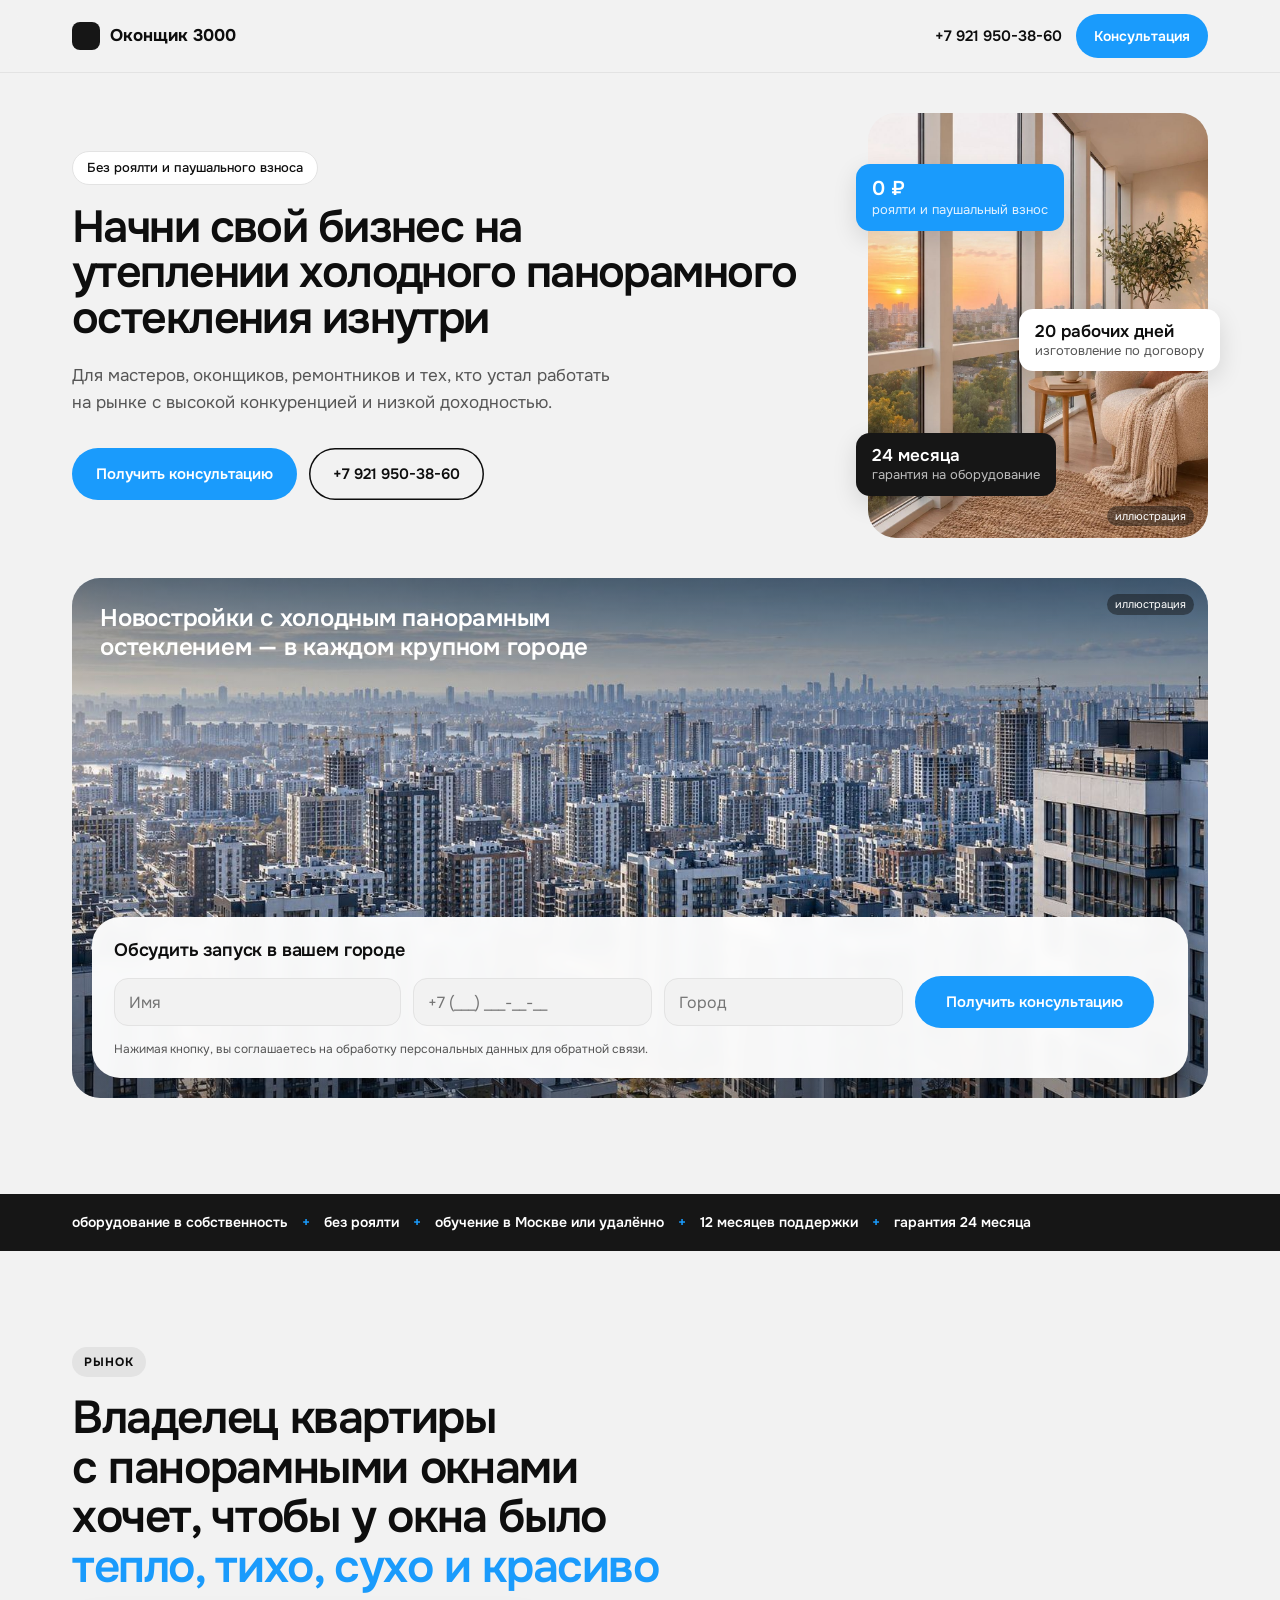
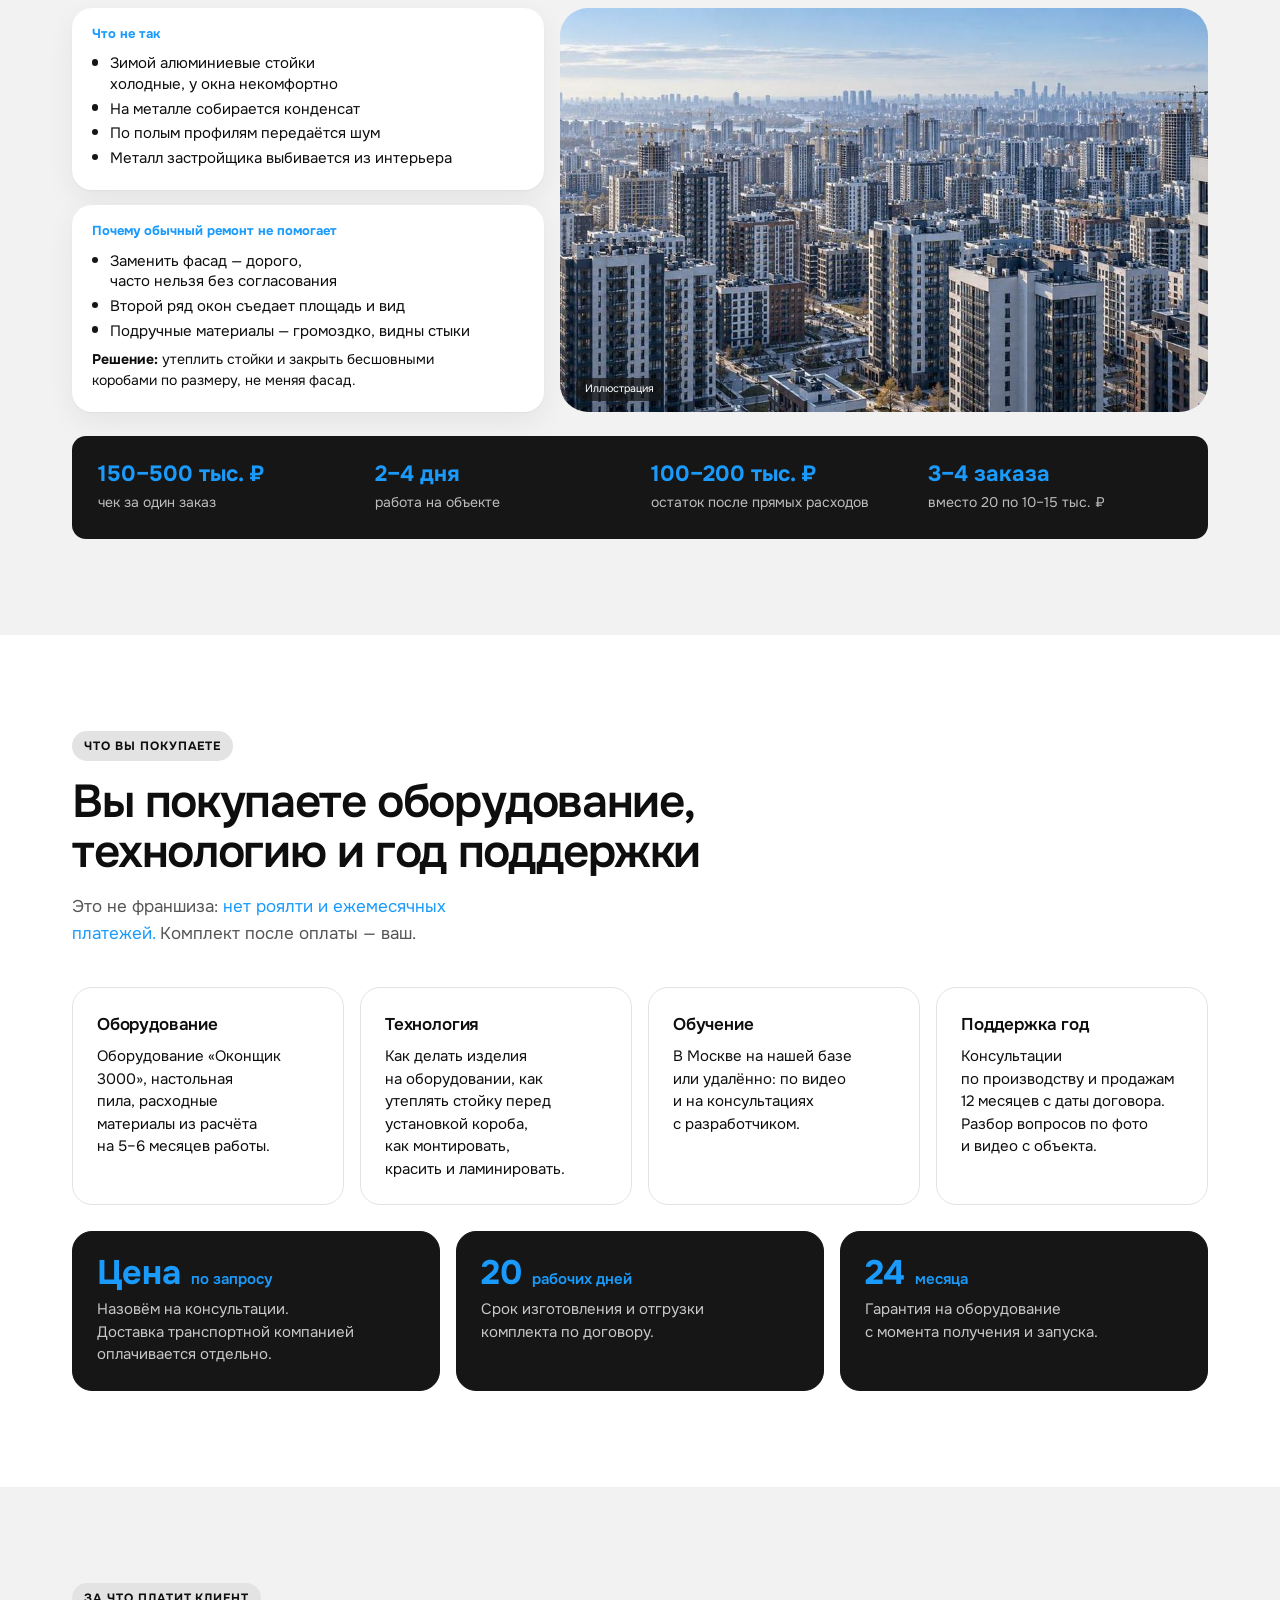
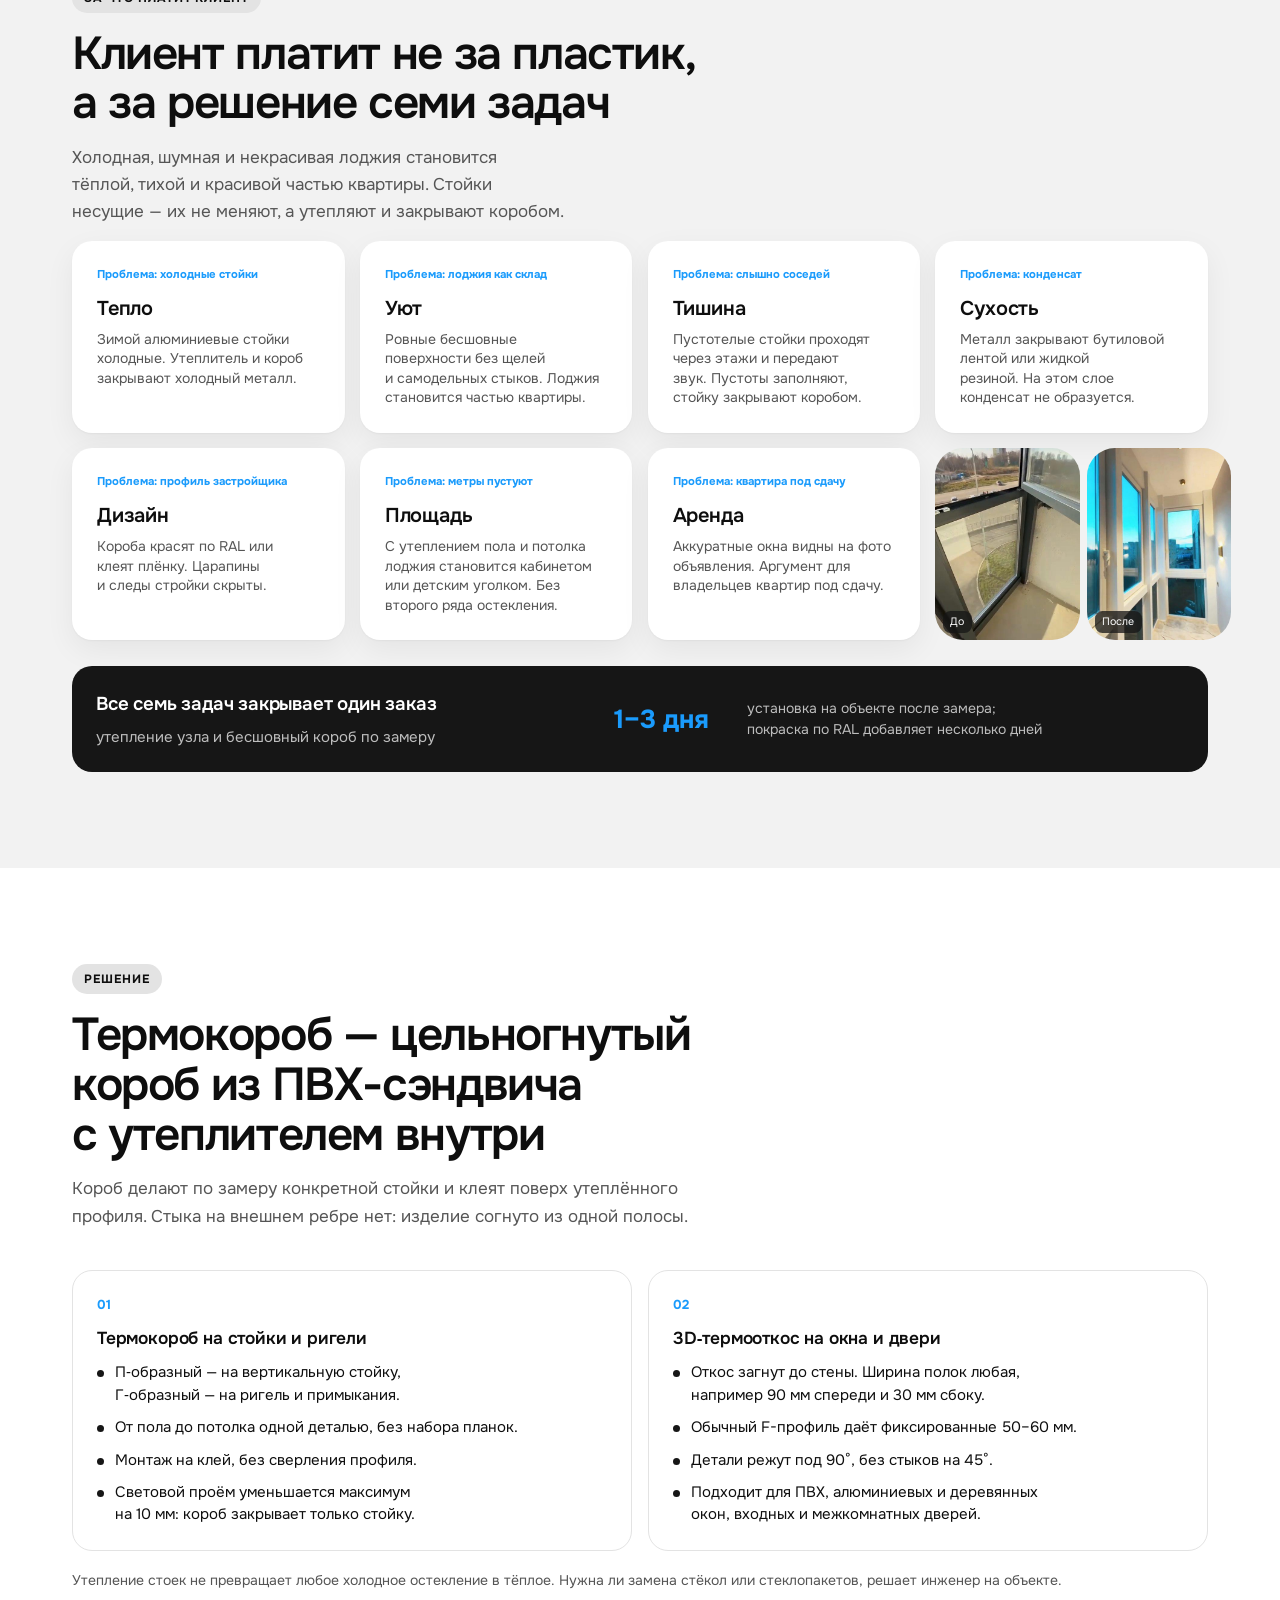
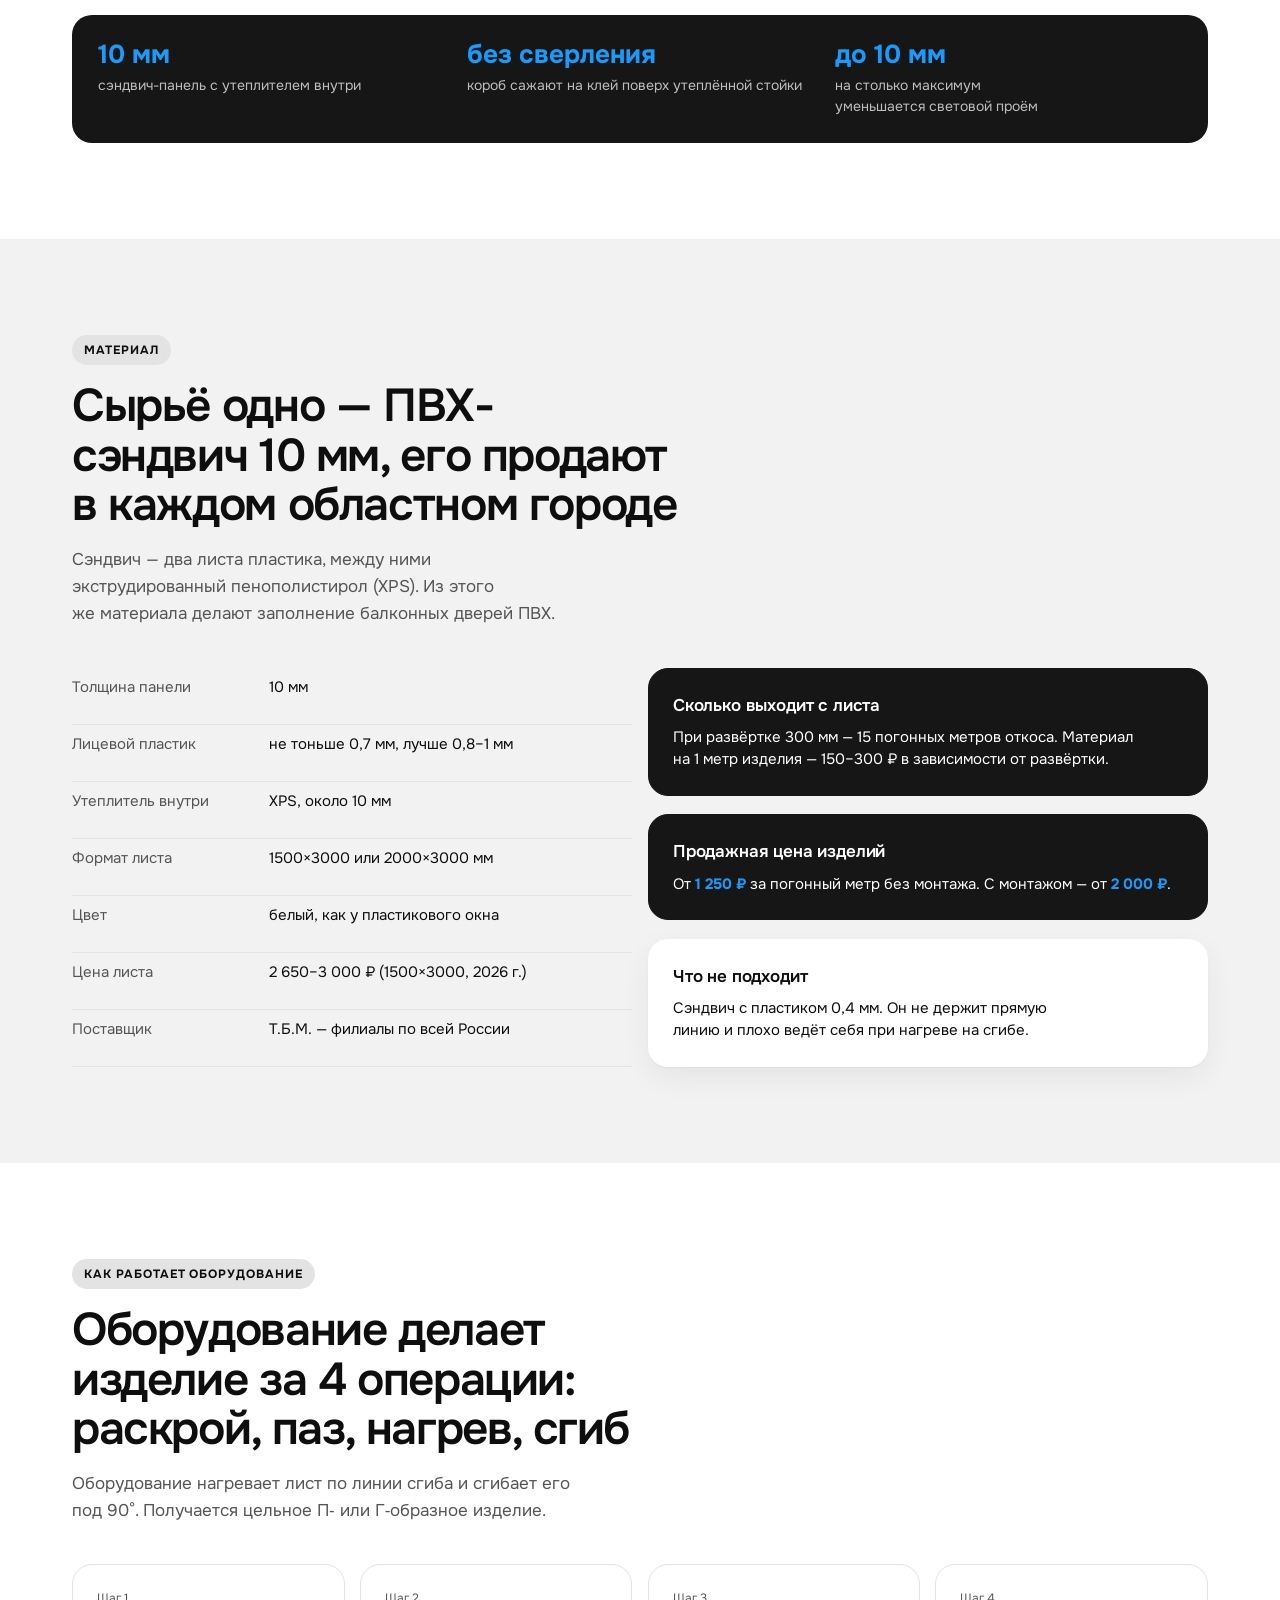
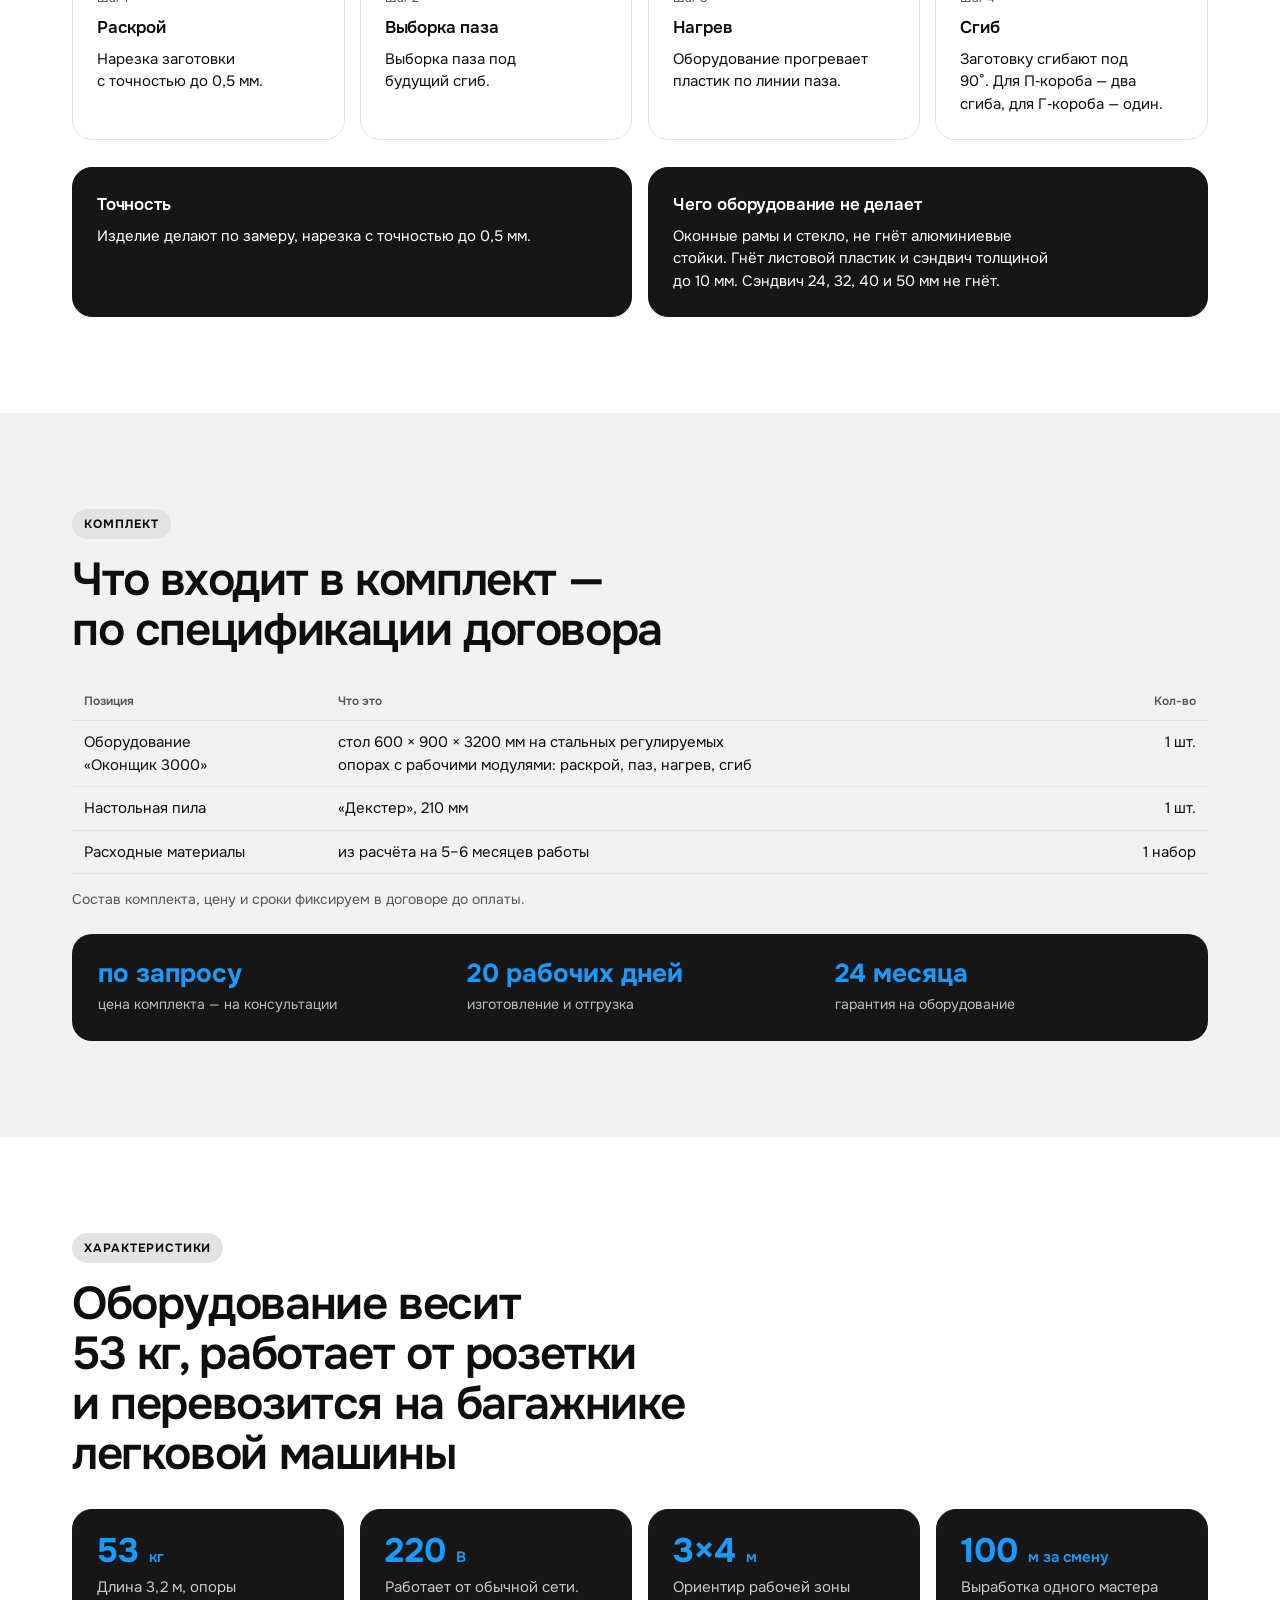
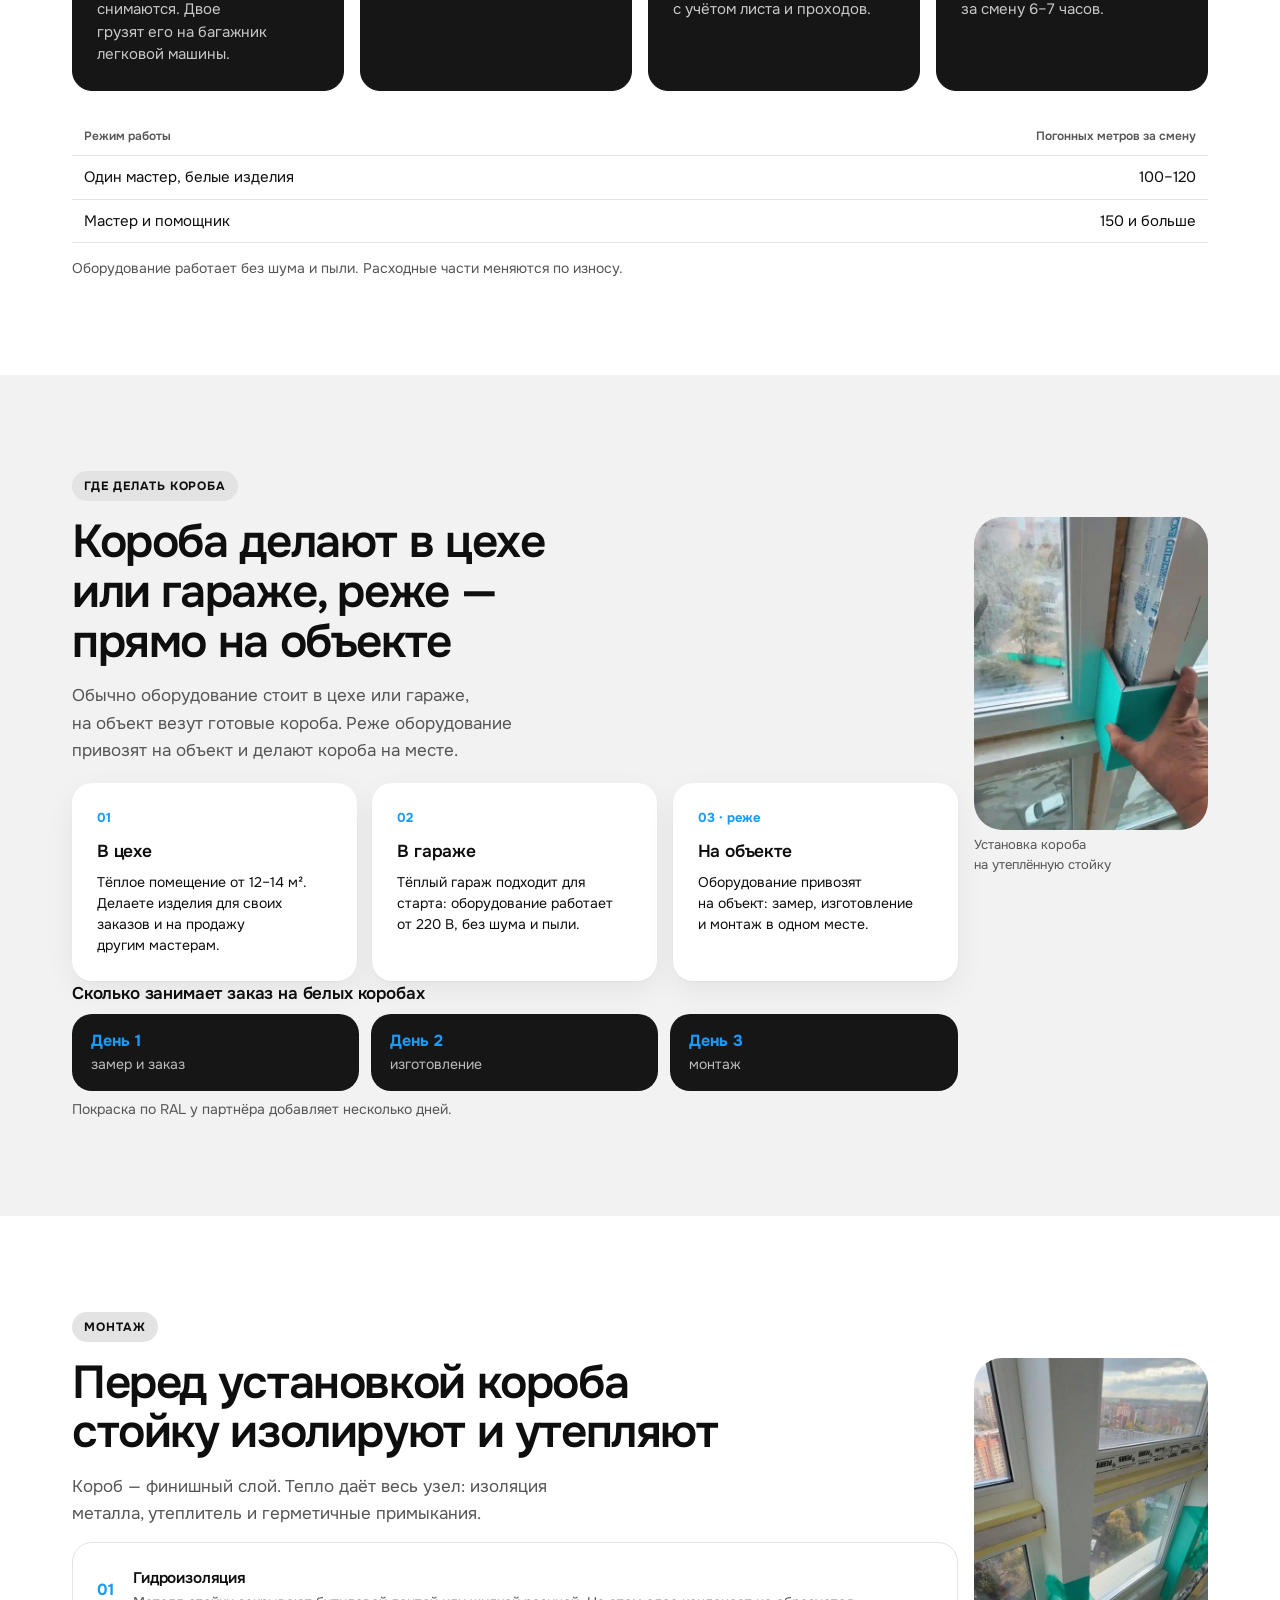
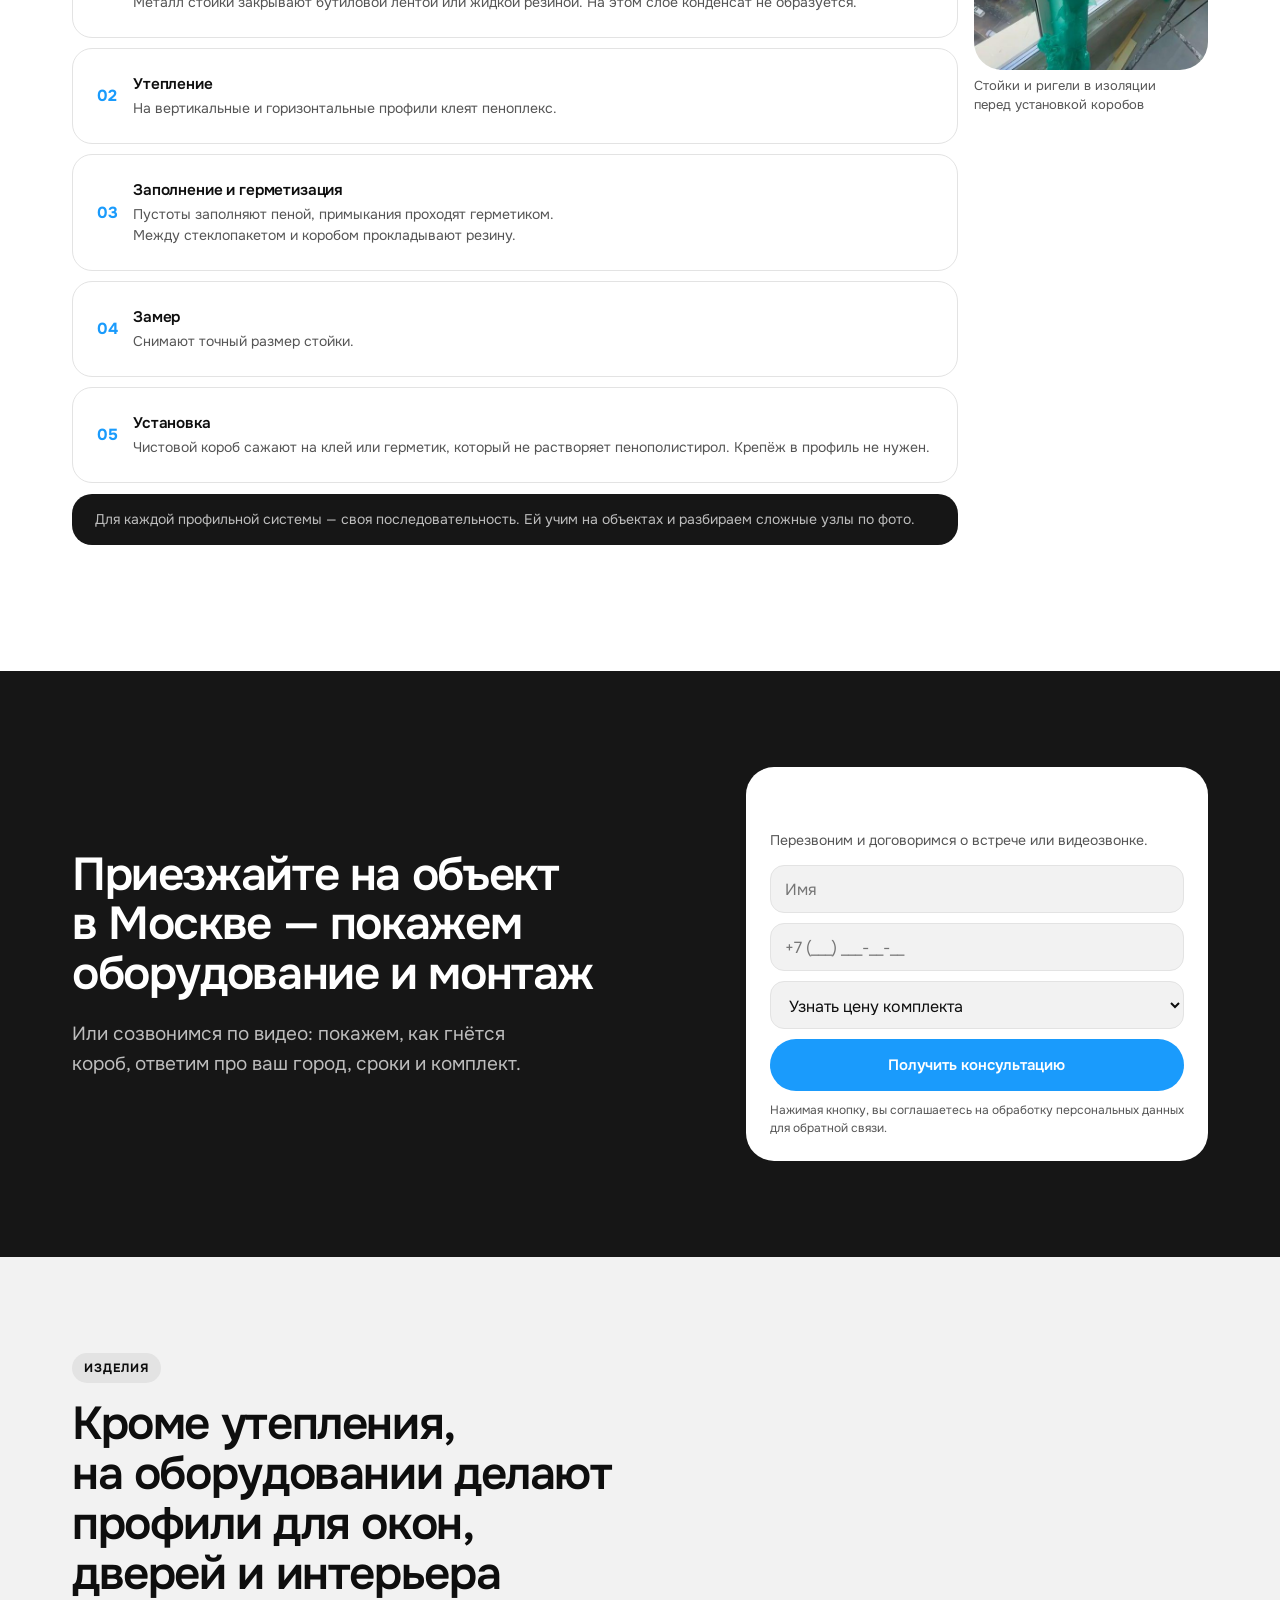
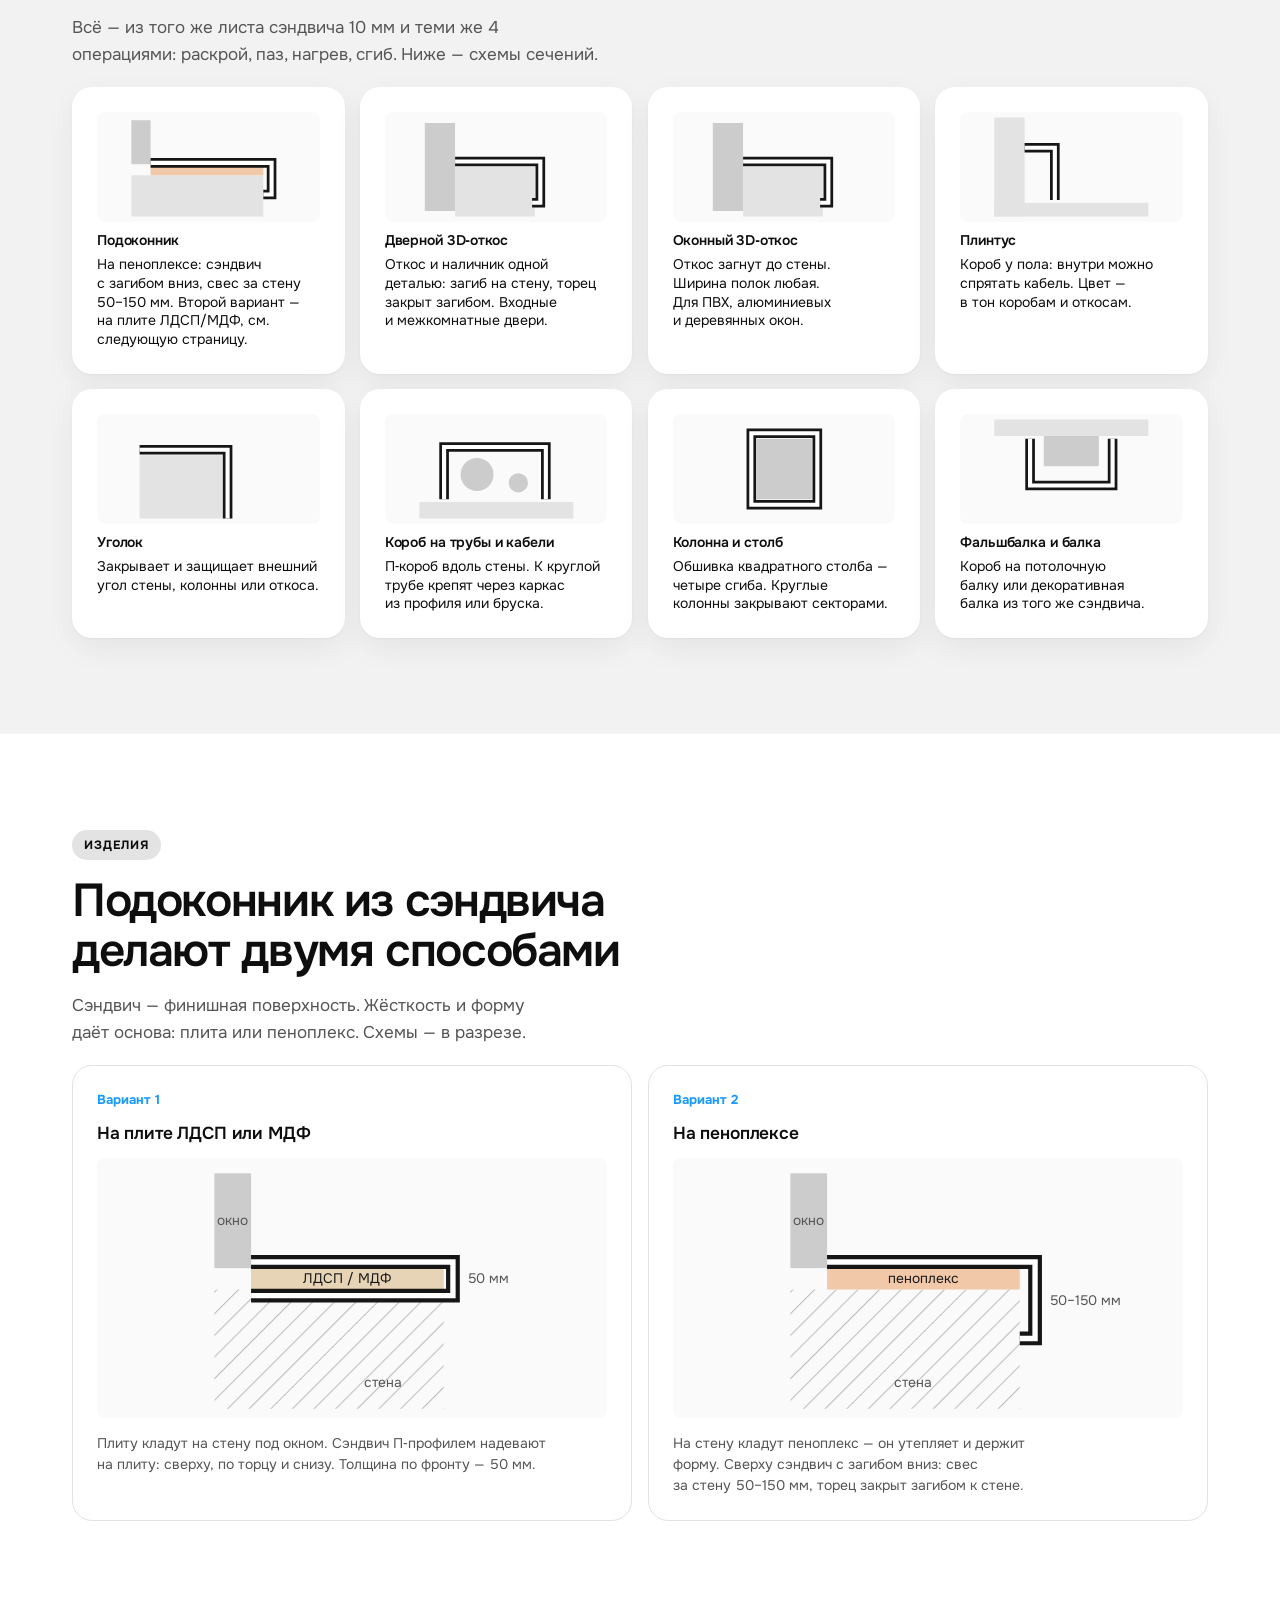
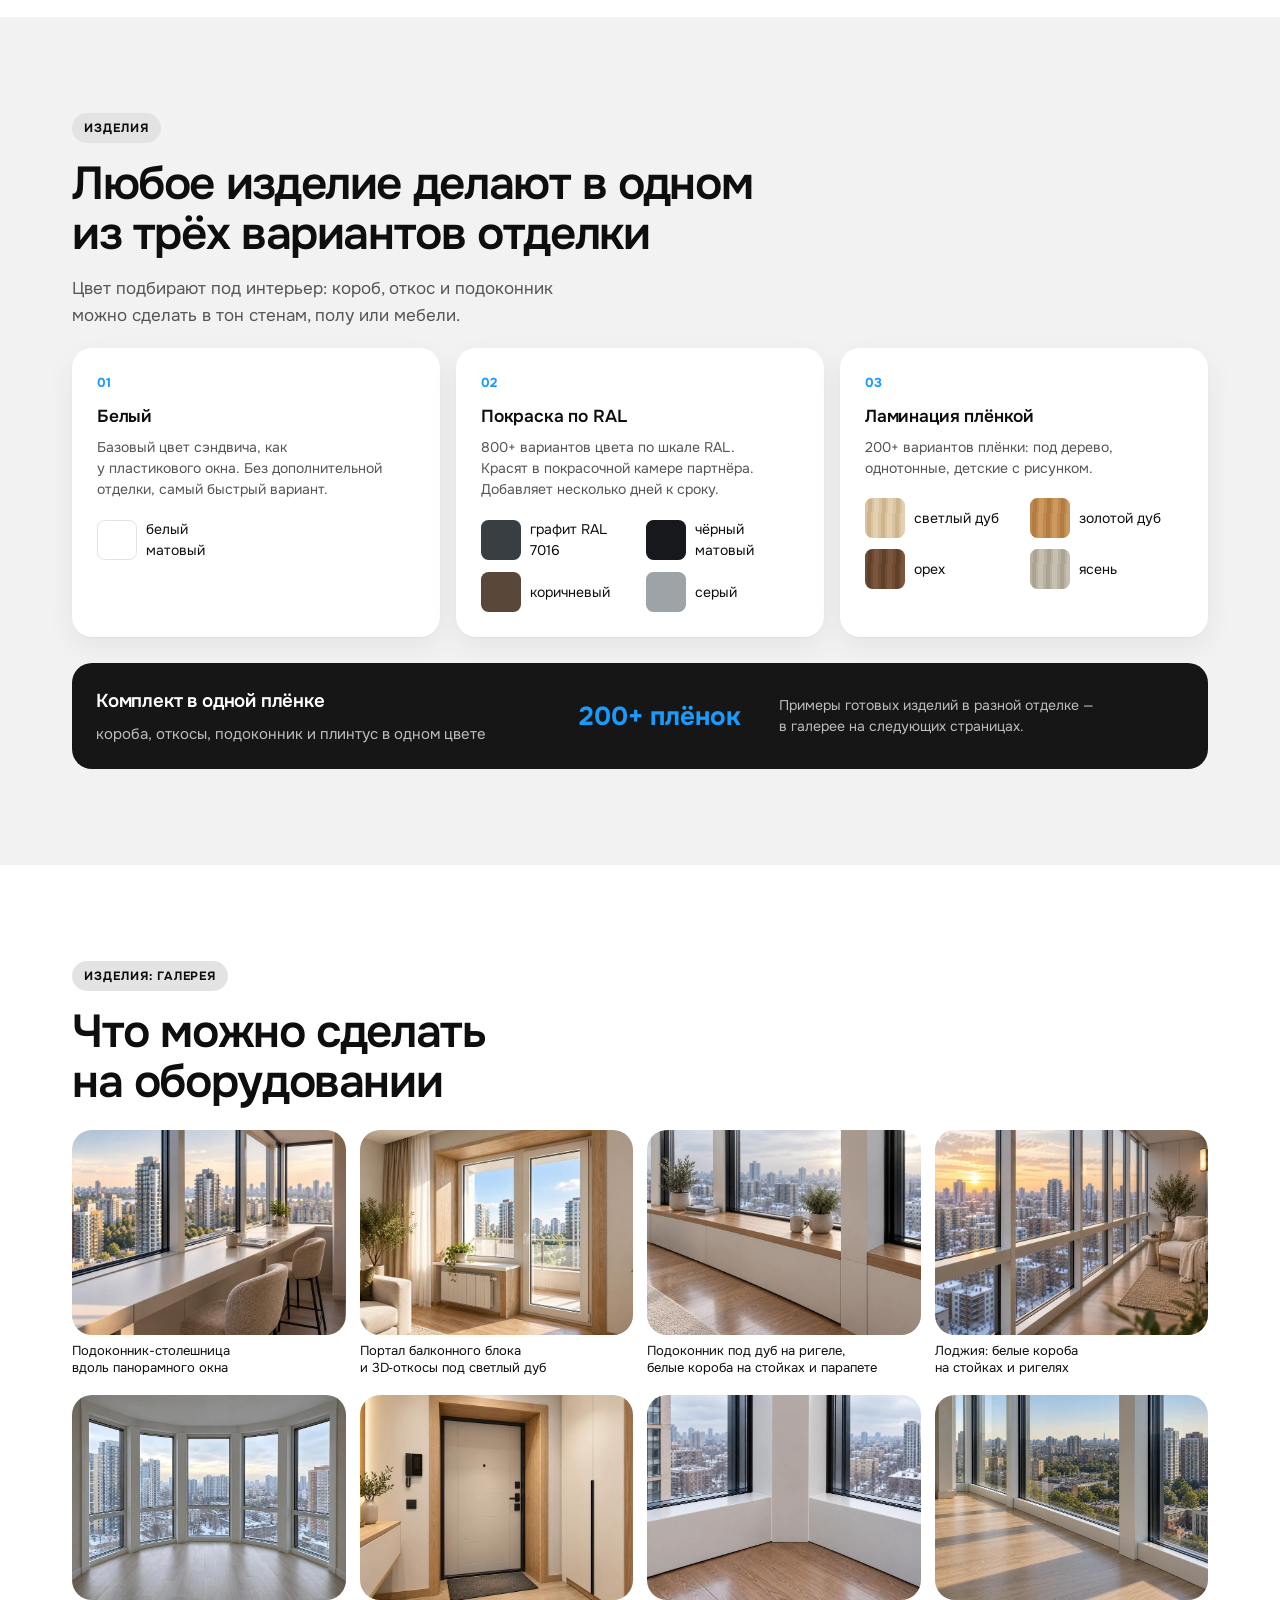
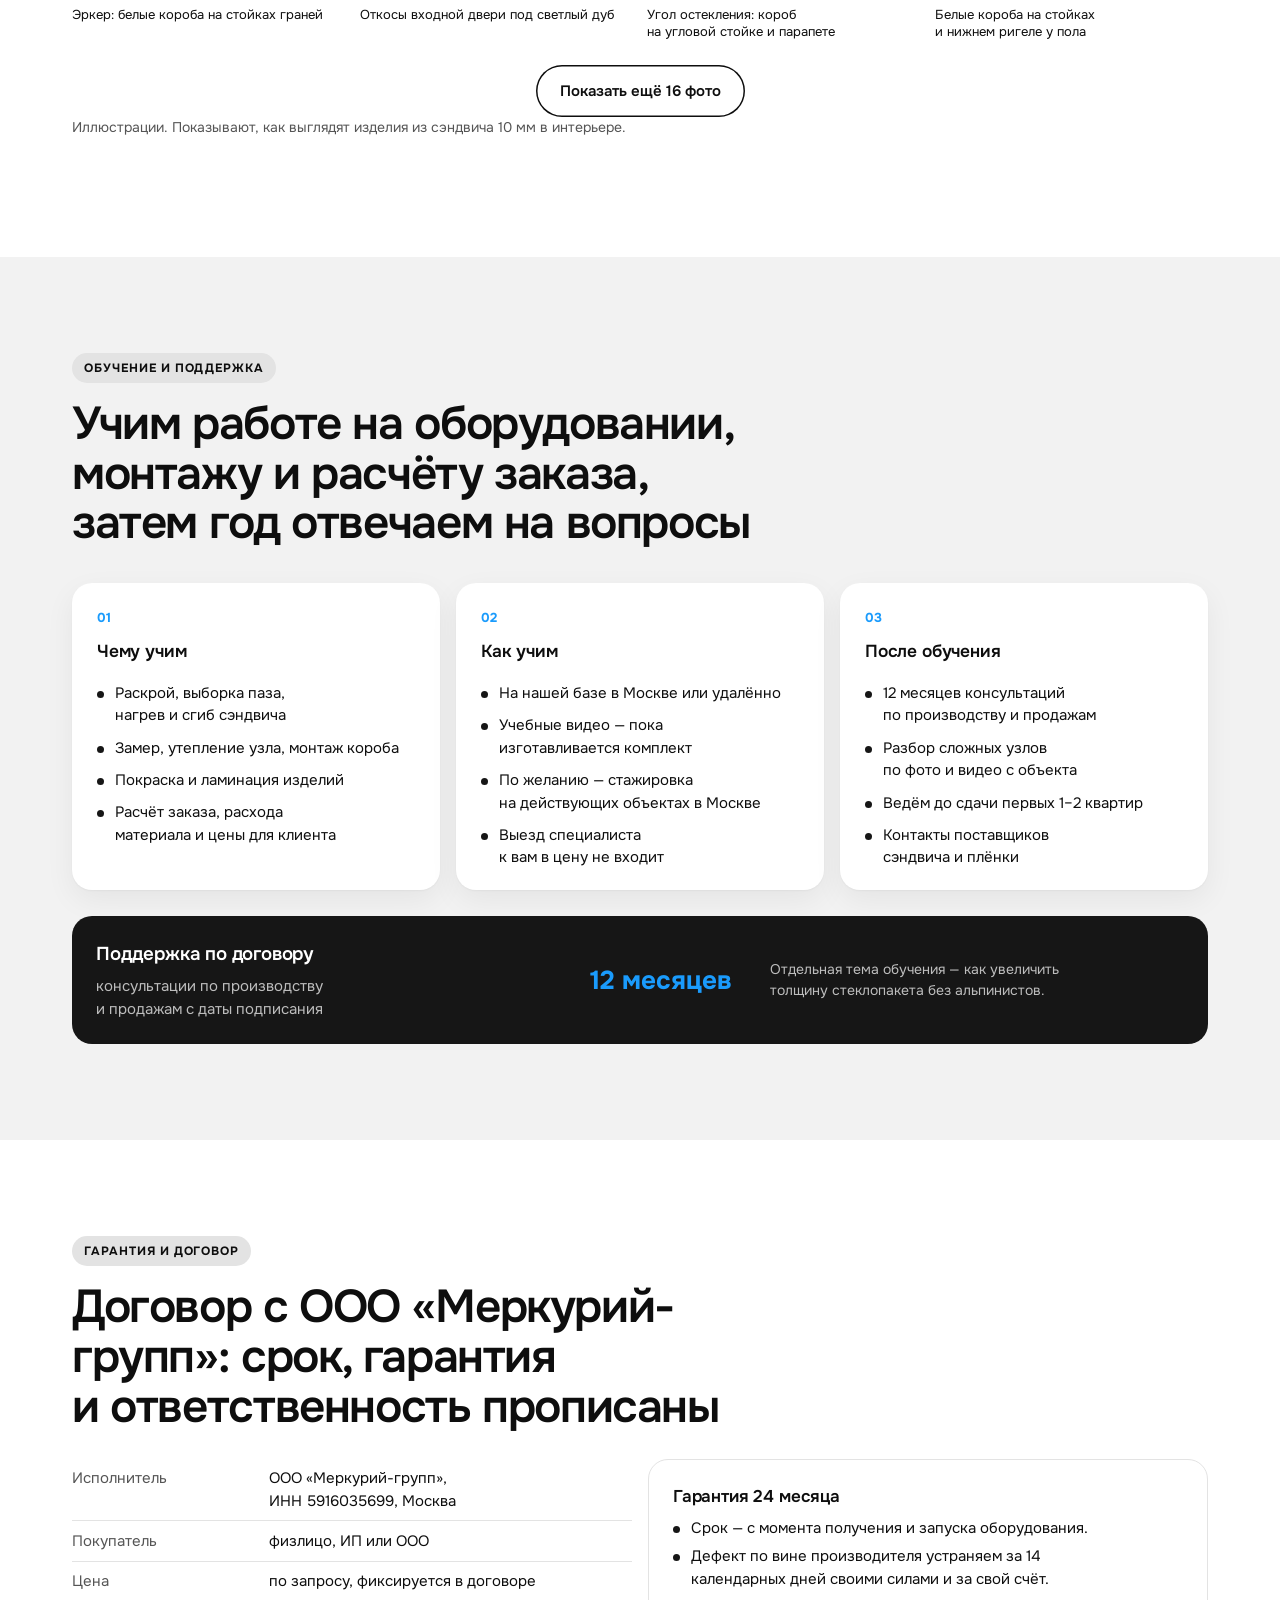
==== commit 363fd08c: "Лендинг: галерея — 2 ряда, остальное по кнопке «Показать ещё» Co-Authored-By: Claude Opus 5.5 <norep" ====
--- a/materials/landing/index.html
+++ b/materials/landing/index.html
@@ -321,6 +321,10 @@
   table.cmp td,table.cmp th{font-size:12.5px;padding:6px 4px;word-break:break-word;hyphens:auto}
   body table td,body table th{overflow-wrap:anywhere;hyphens:auto}
 }
+
+.galmore{display:flex;justify-content:center;margin-top:24px}
+#gal figure:nth-child(n+9){display:none}#gal.open figure{display:flex}
+@media(max-width:860px){#gal figure:nth-child(n+5){display:none}#gal.open figure{display:flex}}
 </style></head>
 <body>
 <header class="bar"><div class="in"><div class="logo"><i></i>Оконщик 3000</div><div style="display:flex;align-items:center;gap:14px"><a class="tel" href="tel:+79219503860">+7 921 950-38-60</a><a class="u-btn u-sm" href="#form-top">Консультация</a></div></div></header>
@@ -593,21 +597,7 @@
 <section data-t="u-twh" class="page">
   <span class="u-eye">Изделия: галерея</span>
   <h2>Что можно сделать на оборудовании</h2>
-  <div class="galgrid"><figure class="gal"><img src="img/g01.jpg"><figcaption>Подоконник-столешница вдоль панорамного окна</figcaption></figure><figure class="gal"><img src="img/g02.jpg"><figcaption>Портал балконного блока и 3D‑откосы под светлый дуб</figcaption></figure><figure class="gal"><img src="img/g03.jpg"><figcaption>Подоконник под дуб на ригеле, белые короба на стойках и парапете</figcaption></figure><figure class="gal"><img src="img/g04.jpg"><figcaption>Лоджия: белые короба на стойках и ригелях</figcaption></figure><figure class="gal"><img src="img/g05.jpg"><figcaption>Эркер: белые короба на стойках граней</figcaption></figure><figure class="gal"><img src="img/g06.jpg"><figcaption>Откосы входной двери под светлый дуб</figcaption></figure><figure class="gal"><img src="img/g07.jpg"><figcaption>Угол остекления: короб на угловой стойке и парапете</figcaption></figure><figure class="gal"><img src="img/g08.jpg"><figcaption>Белые короба на стойках и нижнем ригеле у пола</figcaption></figure></div>
-  <p class="small muted" style="margin-top:auto;margin-bottom:6mm">Иллюстрации. Показывают, как выглядят изделия из сэндвича 10 мм в интерьере.</p>
-</section>
-
-<section data-t="u-tbg" class="page">
-  <span class="u-eye">Изделия: галерея</span>
-  <h2>Что можно сделать на оборудовании — продолжение</h2>
-  <div class="galgrid"><figure class="gal"><img src="img/g09.jpg"><figcaption>Лоджия: белые короба на стойках и ригеле</figcaption></figure><figure class="gal"><img src="img/g10.jpg"><figcaption>Белые 3D‑откосы входной двери</figcaption></figure><figure class="gal"><img src="img/g11.jpg"><figcaption>Подоконник с боковинами вокруг радиатора, под дуб</figcaption></figure><figure class="gal"><img src="img/g12.jpg"><figcaption>Обрамление ниши под телевизор под орех</figcaption></figure><figure class="gal"><img src="img/g13.jpg"><figcaption>Откосы, порог и плинтус балконной двери под дуб</figcaption></figure><figure class="gal"><img src="img/g14.jpg"><figcaption>Графитовые короба на стойках и ригелях</figcaption></figure><figure class="gal"><img src="img/g15.jpg"><figcaption>Обшивка квадратной колонны, белый</figcaption></figure><figure class="gal"><img src="img/g16.jpg"><figcaption>Круглая колонна, обшитая гранями, графит</figcaption></figure></div>
-  <p class="small muted" style="margin-top:auto;margin-bottom:6mm">Иллюстрации. Показывают, как выглядят изделия из сэндвича 10 мм в интерьере.</p>
-</section>
-
-<section data-t="u-twh" class="page">
-  <span class="u-eye">Изделия: галерея</span>
-  <h2>Что можно сделать на оборудовании — продолжение</h2>
-  <div class="galgrid"><figure class="gal"><img src="img/g17.jpg"><figcaption>Портал проёма без двери под светлый дуб</figcaption></figure><figure class="gal"><img src="img/g18.jpg"><figcaption>Реечная стена из П‑профилей под дуб</figcaption></figure><figure class="gal"><img src="img/g19.jpg"><figcaption>Портал выхода на лоджию под дуб</figcaption></figure><figure class="gal"><img src="img/g20.jpg"><figcaption>Короб на стояки в санузле с лючком</figcaption></figure><figure class="gal"><img src="img/g21.jpg"><figcaption>Фитнес-зал: колонны под дерево, белые короба на стойках</figcaption></figure><figure class="gal"><img src="img/g22.jpg"><figcaption>Рама для карты под светлый дуб</figcaption></figure><figure class="gal"><img src="img/g23.jpg"><figcaption>Рама для большого зеркала под дуб</figcaption></figure><figure class="gal"><img src="img/g24.jpg"><figcaption>Фальшбалки под светлый дуб</figcaption></figure></div>
+  <div class="galgrid" id="gal"><figure class="gal"><img src="img/g01.jpg"><figcaption>Подоконник-столешница вдоль панорамного окна</figcaption></figure><figure class="gal"><img src="img/g02.jpg"><figcaption>Портал балконного блока и 3D‑откосы под светлый дуб</figcaption></figure><figure class="gal"><img src="img/g03.jpg"><figcaption>Подоконник под дуб на ригеле, белые короба на стойках и парапете</figcaption></figure><figure class="gal"><img src="img/g04.jpg"><figcaption>Лоджия: белые короба на стойках и ригелях</figcaption></figure><figure class="gal"><img src="img/g05.jpg"><figcaption>Эркер: белые короба на стойках граней</figcaption></figure><figure class="gal"><img src="img/g06.jpg"><figcaption>Откосы входной двери под светлый дуб</figcaption></figure><figure class="gal"><img src="img/g07.jpg"><figcaption>Угол остекления: короб на угловой стойке и парапете</figcaption></figure><figure class="gal"><img src="img/g08.jpg"><figcaption>Белые короба на стойках и нижнем ригеле у пола</figcaption></figure><figure class="gal"><img loading="lazy" data-src="img/g09.jpg"><figcaption>Лоджия: белые короба на стойках и ригеле</figcaption></figure><figure class="gal"><img loading="lazy" data-src="img/g10.jpg"><figcaption>Белые 3D‑откосы входной двери</figcaption></figure><figure class="gal"><img loading="lazy" data-src="img/g11.jpg"><figcaption>Подоконник с боковинами вокруг радиатора, под дуб</figcaption></figure><figure class="gal"><img loading="lazy" data-src="img/g12.jpg"><figcaption>Обрамление ниши под телевизор под орех</figcaption></figure><figure class="gal"><img loading="lazy" data-src="img/g13.jpg"><figcaption>Откосы, порог и плинтус балконной двери под дуб</figcaption></figure><figure class="gal"><img loading="lazy" data-src="img/g14.jpg"><figcaption>Графитовые короба на стойках и ригелях</figcaption></figure><figure class="gal"><img loading="lazy" data-src="img/g15.jpg"><figcaption>Обшивка квадратной колонны, белый</figcaption></figure><figure class="gal"><img loading="lazy" data-src="img/g16.jpg"><figcaption>Круглая колонна, обшитая гранями, графит</figcaption></figure><figure class="gal"><img loading="lazy" data-src="img/g17.jpg"><figcaption>Портал проёма без двери под светлый дуб</figcaption></figure><figure class="gal"><img loading="lazy" data-src="img/g18.jpg"><figcaption>Реечная стена из П‑профилей под дуб</figcaption></figure><figure class="gal"><img loading="lazy" data-src="img/g19.jpg"><figcaption>Портал выхода на лоджию под дуб</figcaption></figure><figure class="gal"><img loading="lazy" data-src="img/g20.jpg"><figcaption>Короб на стояки в санузле с лючком</figcaption></figure><figure class="gal"><img loading="lazy" data-src="img/g21.jpg"><figcaption>Фитнес-зал: колонны под дерево, белые короба на стойках</figcaption></figure><figure class="gal"><img loading="lazy" data-src="img/g22.jpg"><figcaption>Рама для карты под светлый дуб</figcaption></figure><figure class="gal"><img loading="lazy" data-src="img/g23.jpg"><figcaption>Рама для большого зеркала под дуб</figcaption></figure><figure class="gal"><img loading="lazy" data-src="img/g24.jpg"><figcaption>Фальшбалки под светлый дуб</figcaption></figure></div><div class="galmore"><button type="button" class="u-btn u-out" id="galbtn">Показать ещё 16 фото</button></div>
   <p class="small muted" style="margin-top:auto;margin-bottom:6mm">Иллюстрации. Показывают, как выглядят изделия из сэндвича 10 мм в интерьере.</p>
 </section>
 
@@ -774,5 +764,7 @@
 document.querySelectorAll('form.lform').forEach(f=>io.observe(f));
 const hero=document.querySelector('.u-hero');function upd(){fab.classList.toggle('off',vis.size>0||hero.getBoundingClientRect().bottom>0)}
 addEventListener('scroll',upd,{passive:true});upd();
+const gb=document.getElementById('galbtn');if(gb){const g=document.getElementById('gal');const sh=()=>[...g.children].filter(f=>getComputedStyle(f).display==='none').length;const lab=()=>{const n=sh();gb.textContent=n?'Показать ещё '+n+' фото':'Свернуть'};lab();addEventListener('resize',()=>{if(!g.classList.contains('open'))lab()});
+gb.addEventListener('click',()=>{if(g.classList.toggle('open')){g.querySelectorAll('img[data-src]').forEach(i=>{i.src=i.dataset.src;i.removeAttribute('data-src')});gb.textContent='Свернуть'}else{lab();g.scrollIntoView({behavior:'smooth',block:'start'})}})}
 </script>
 </body></html>
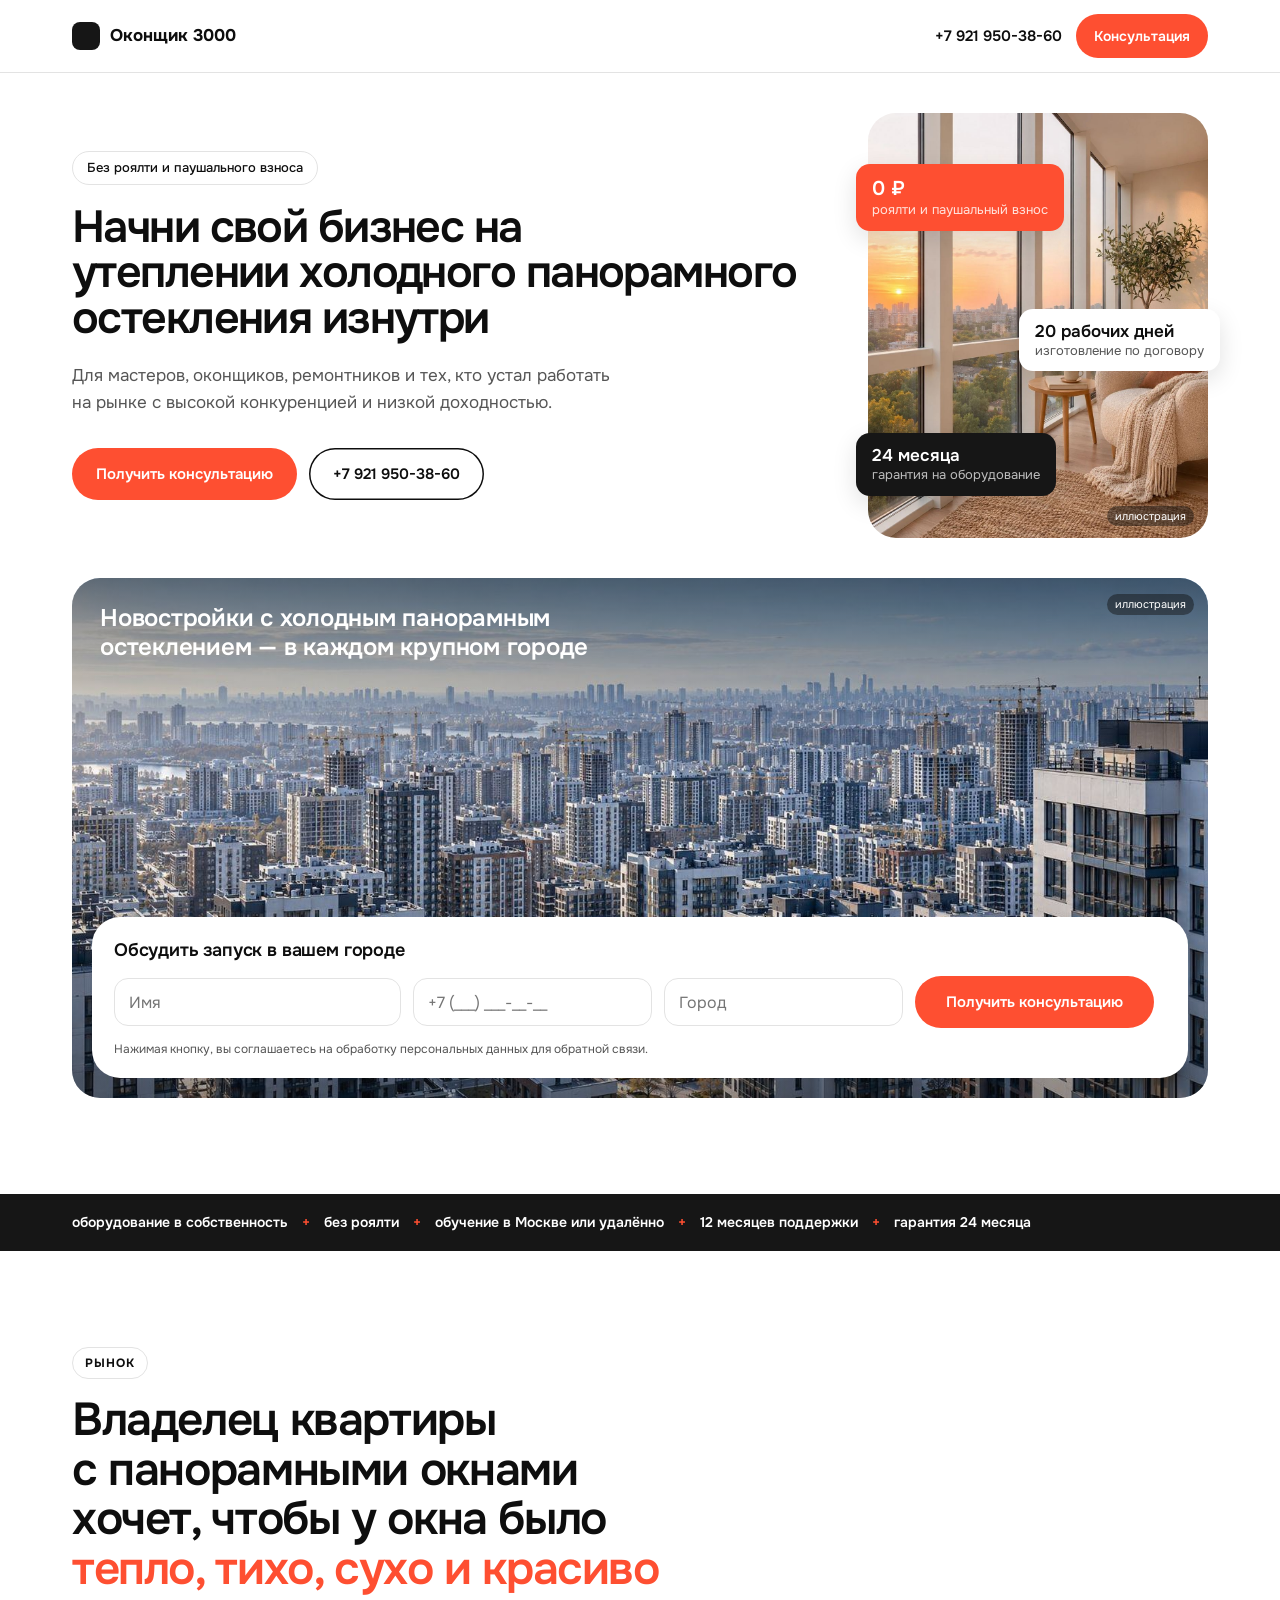
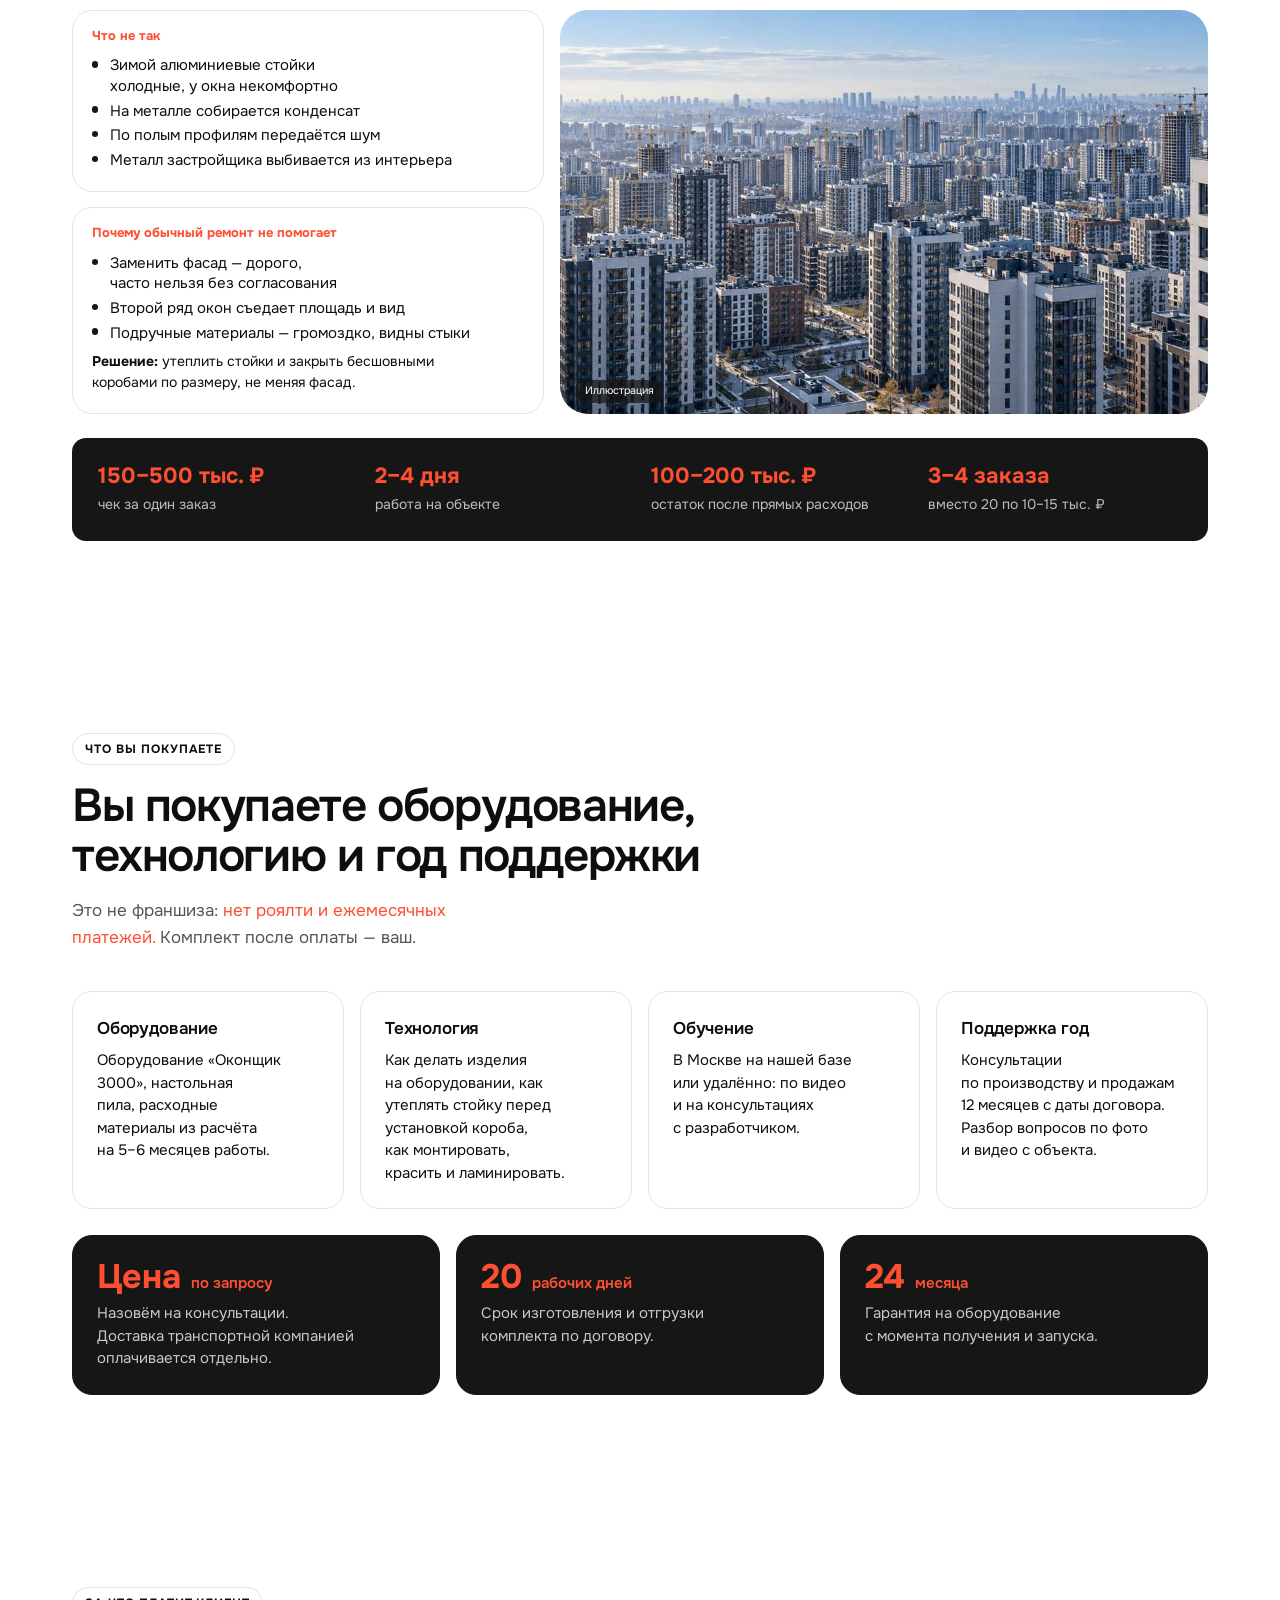
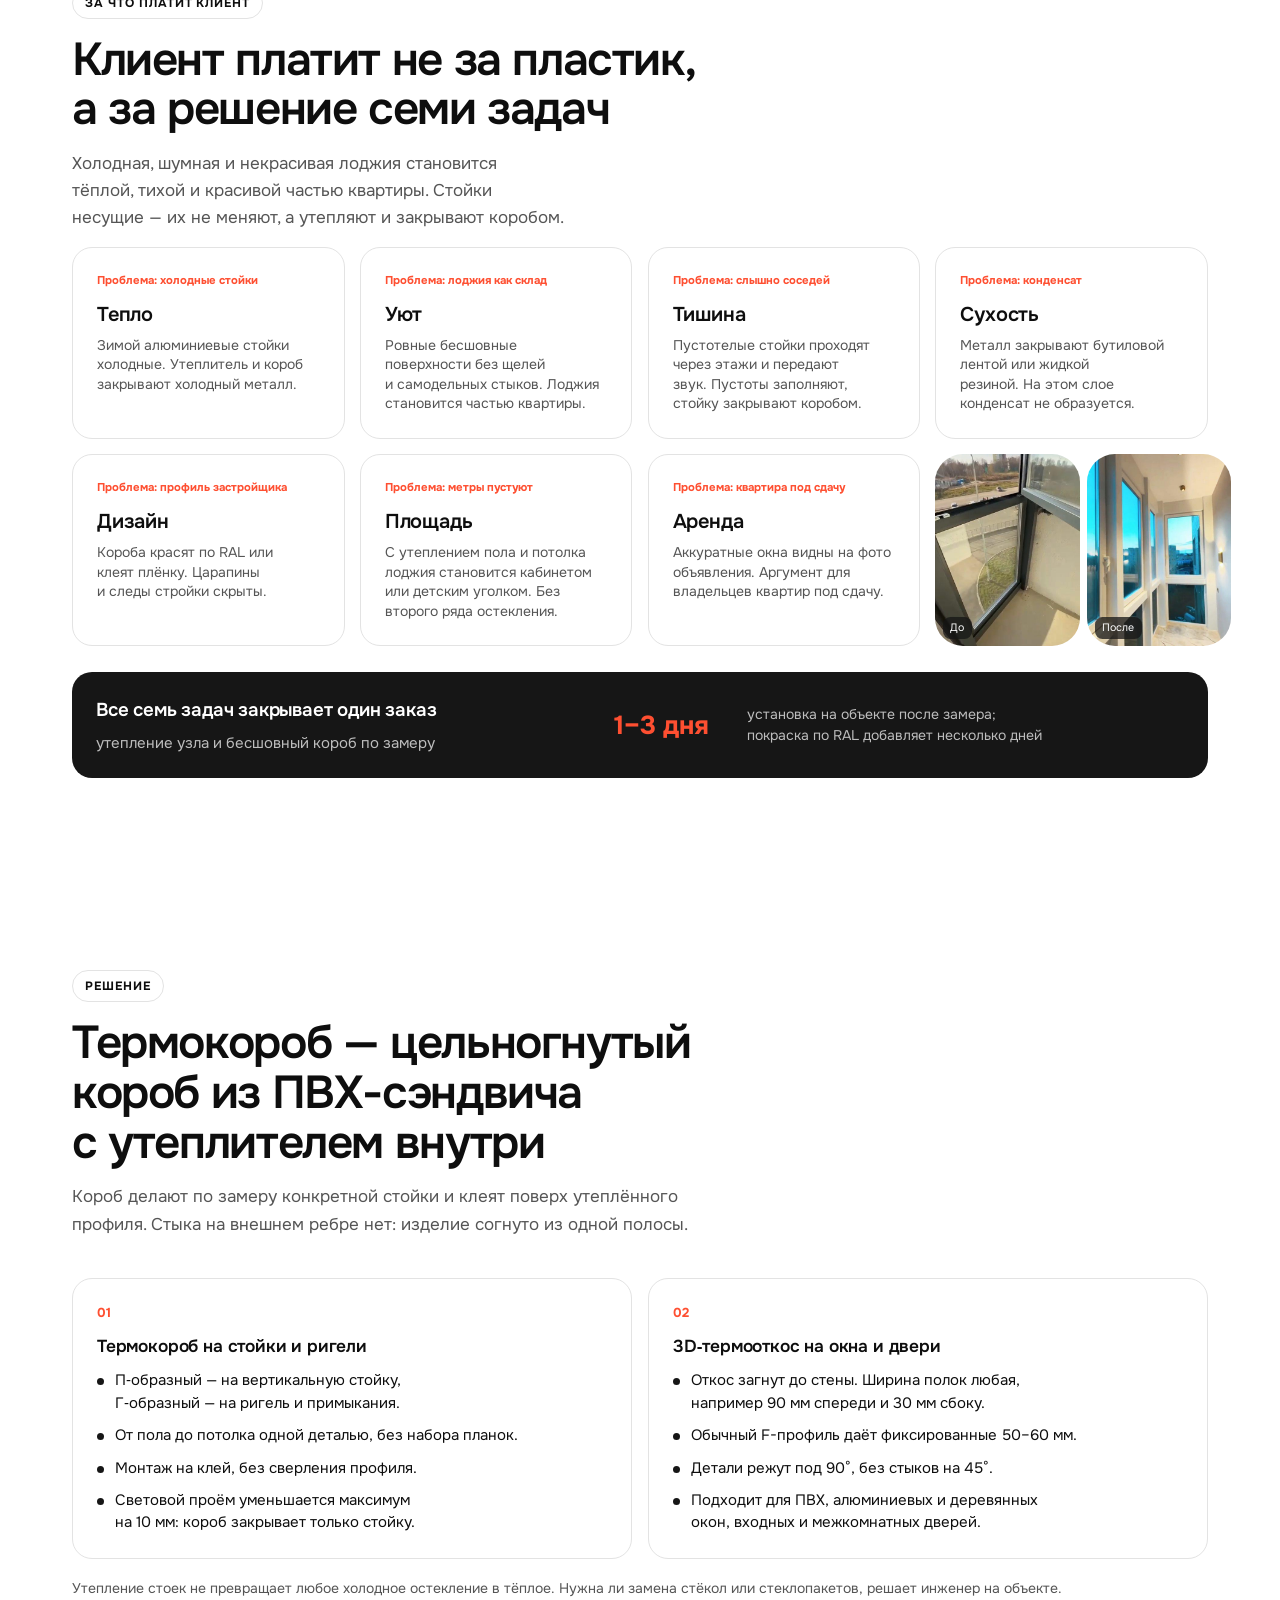
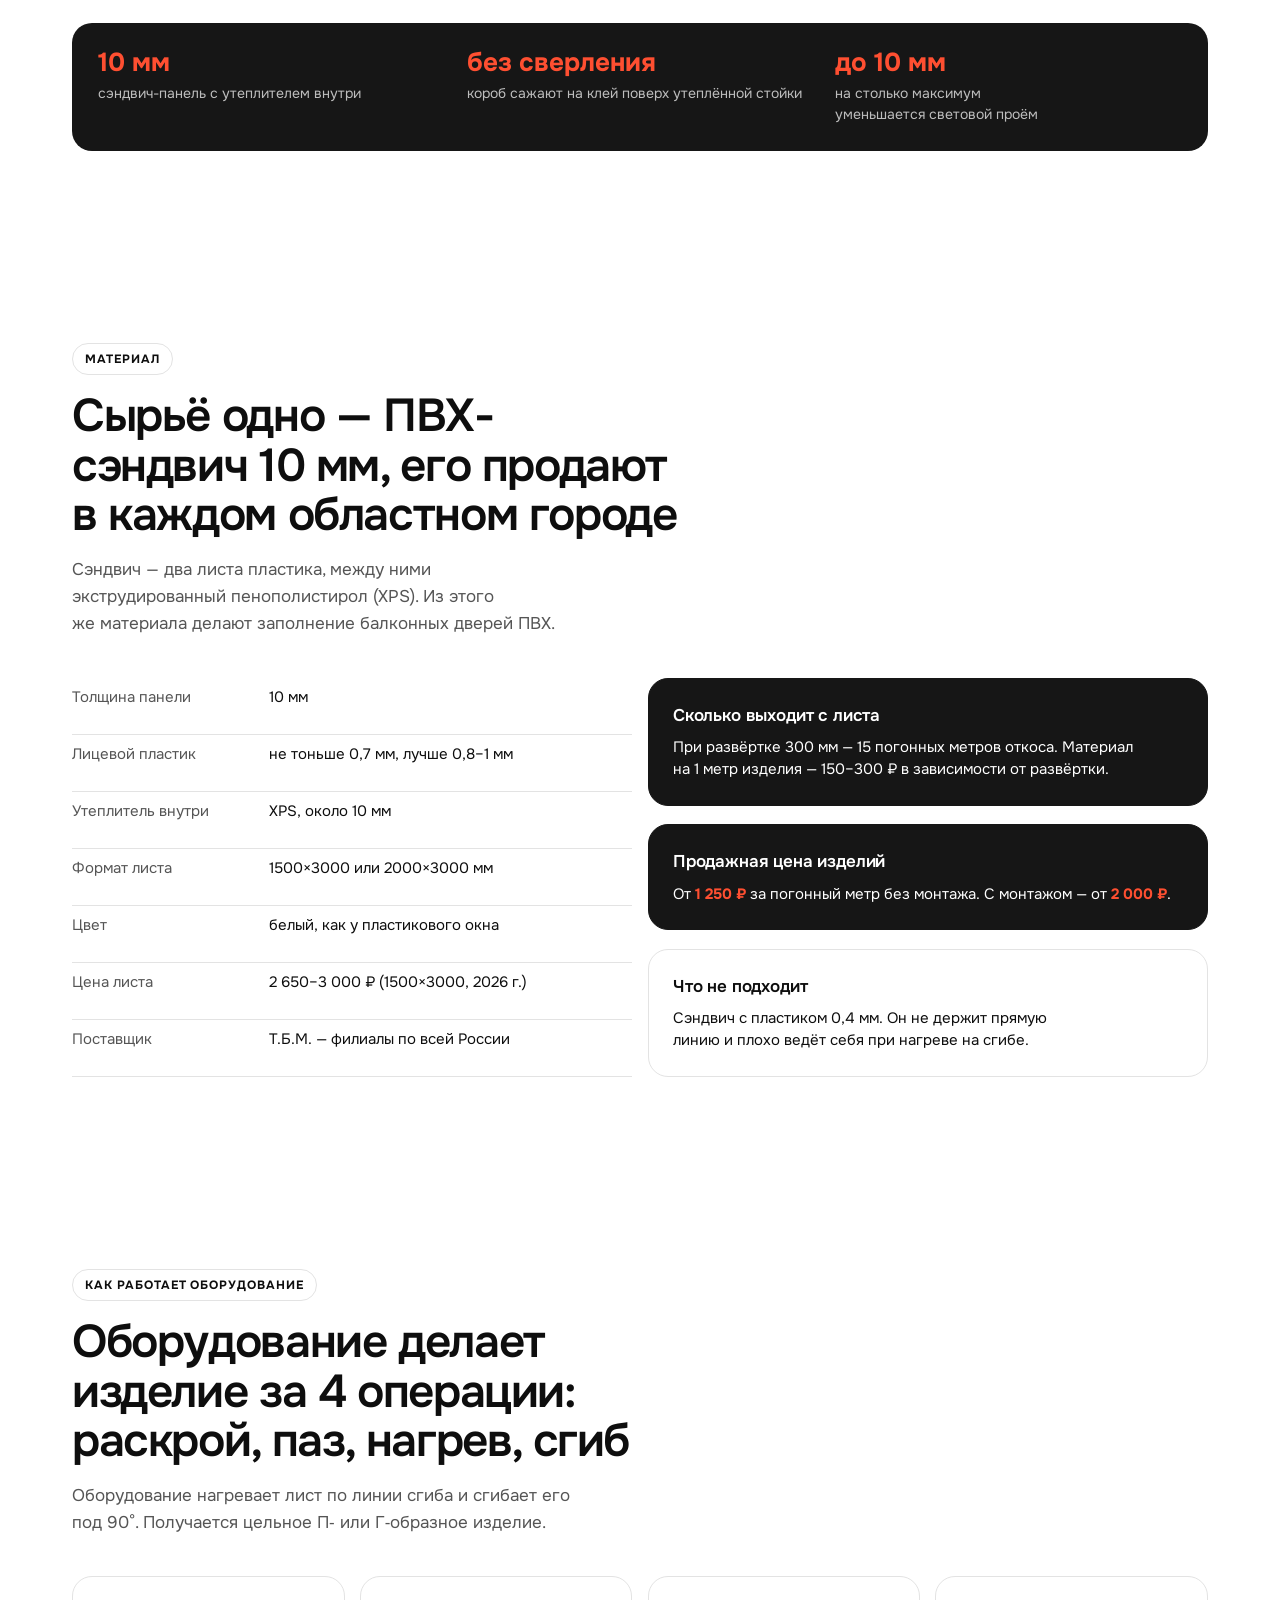
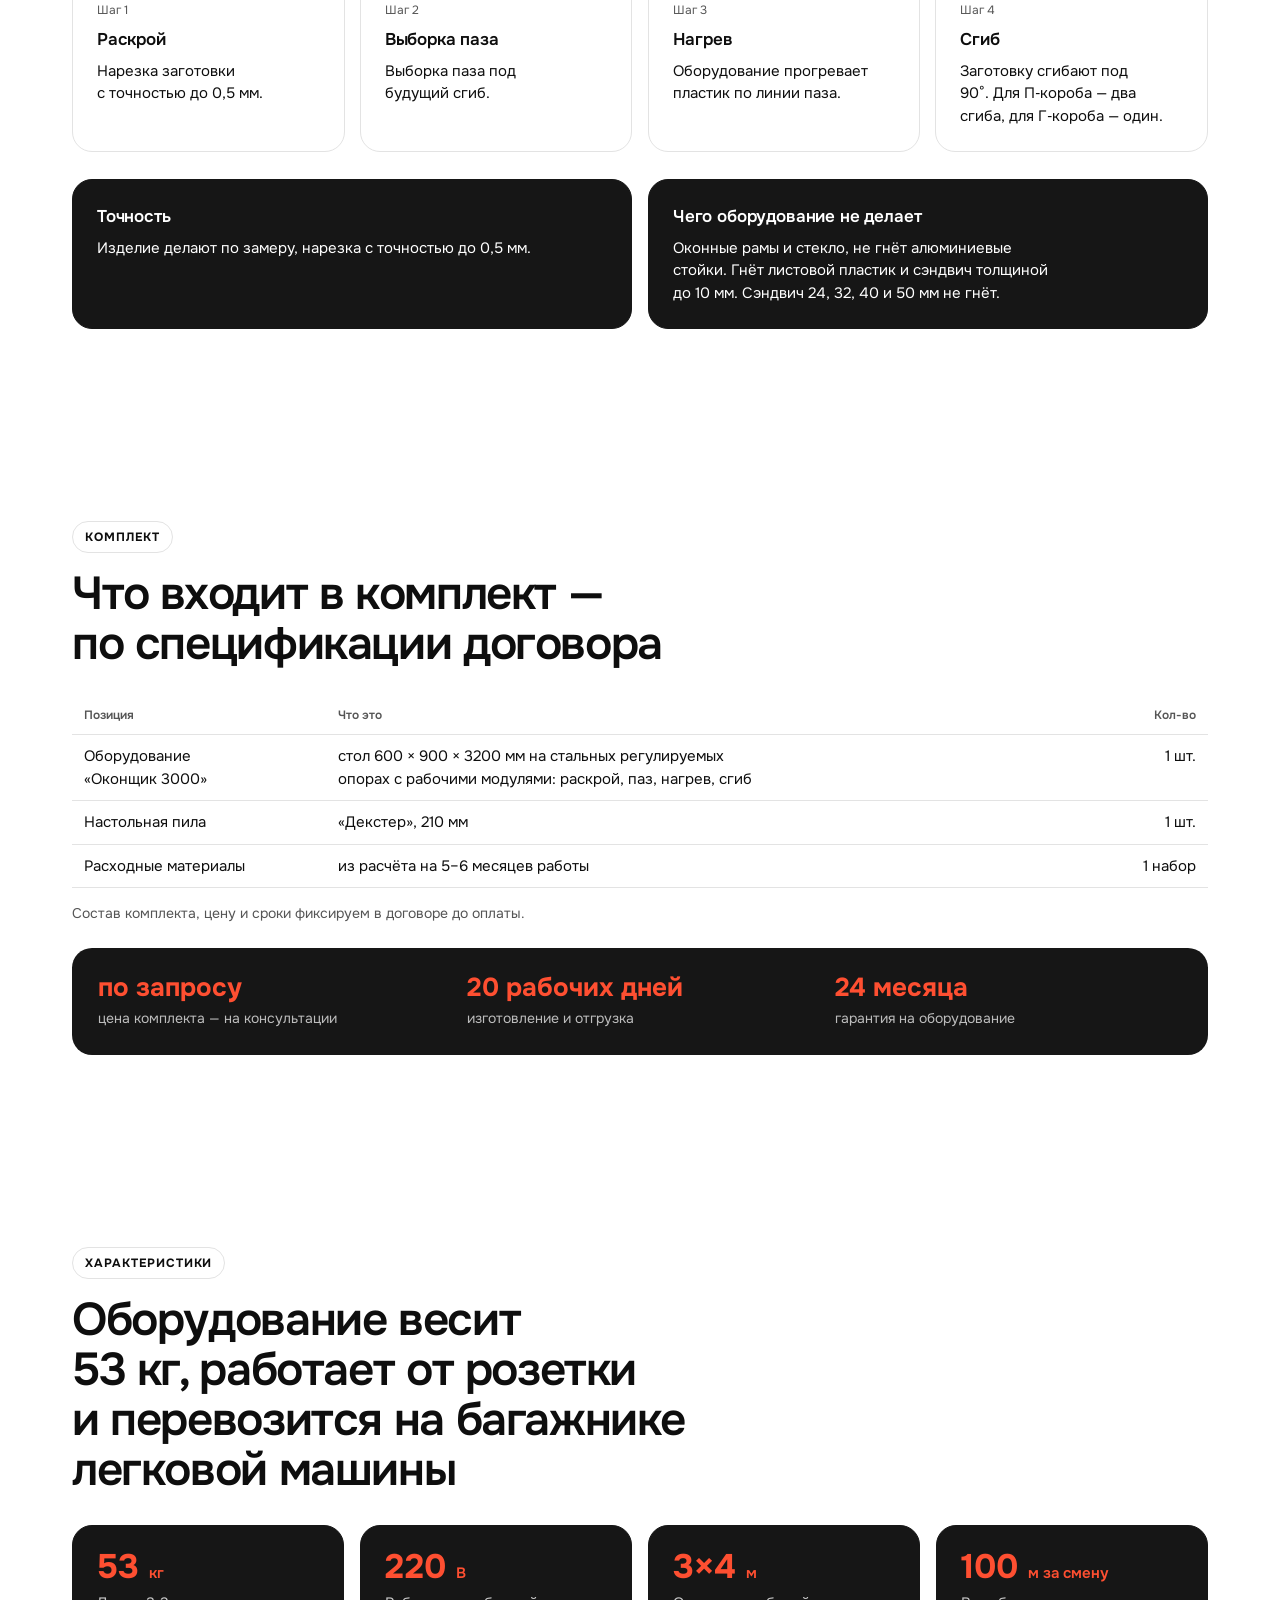
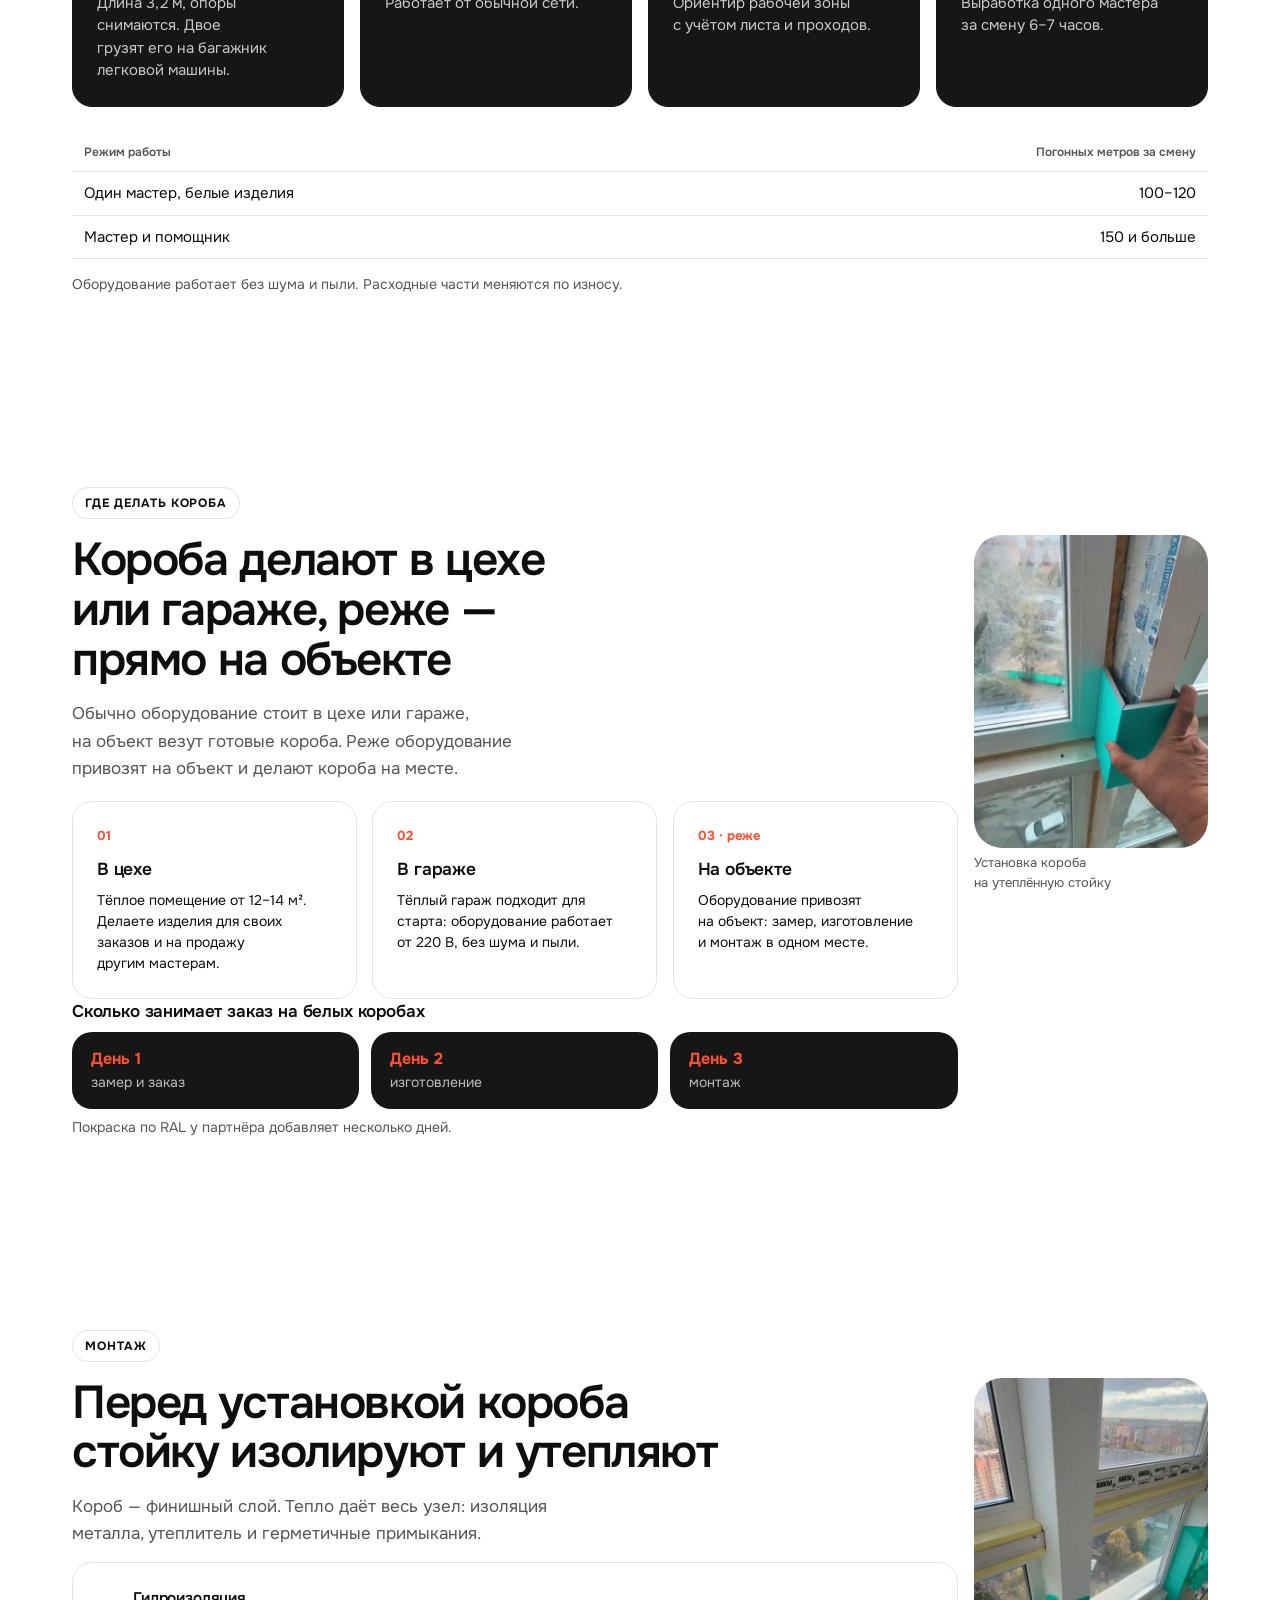
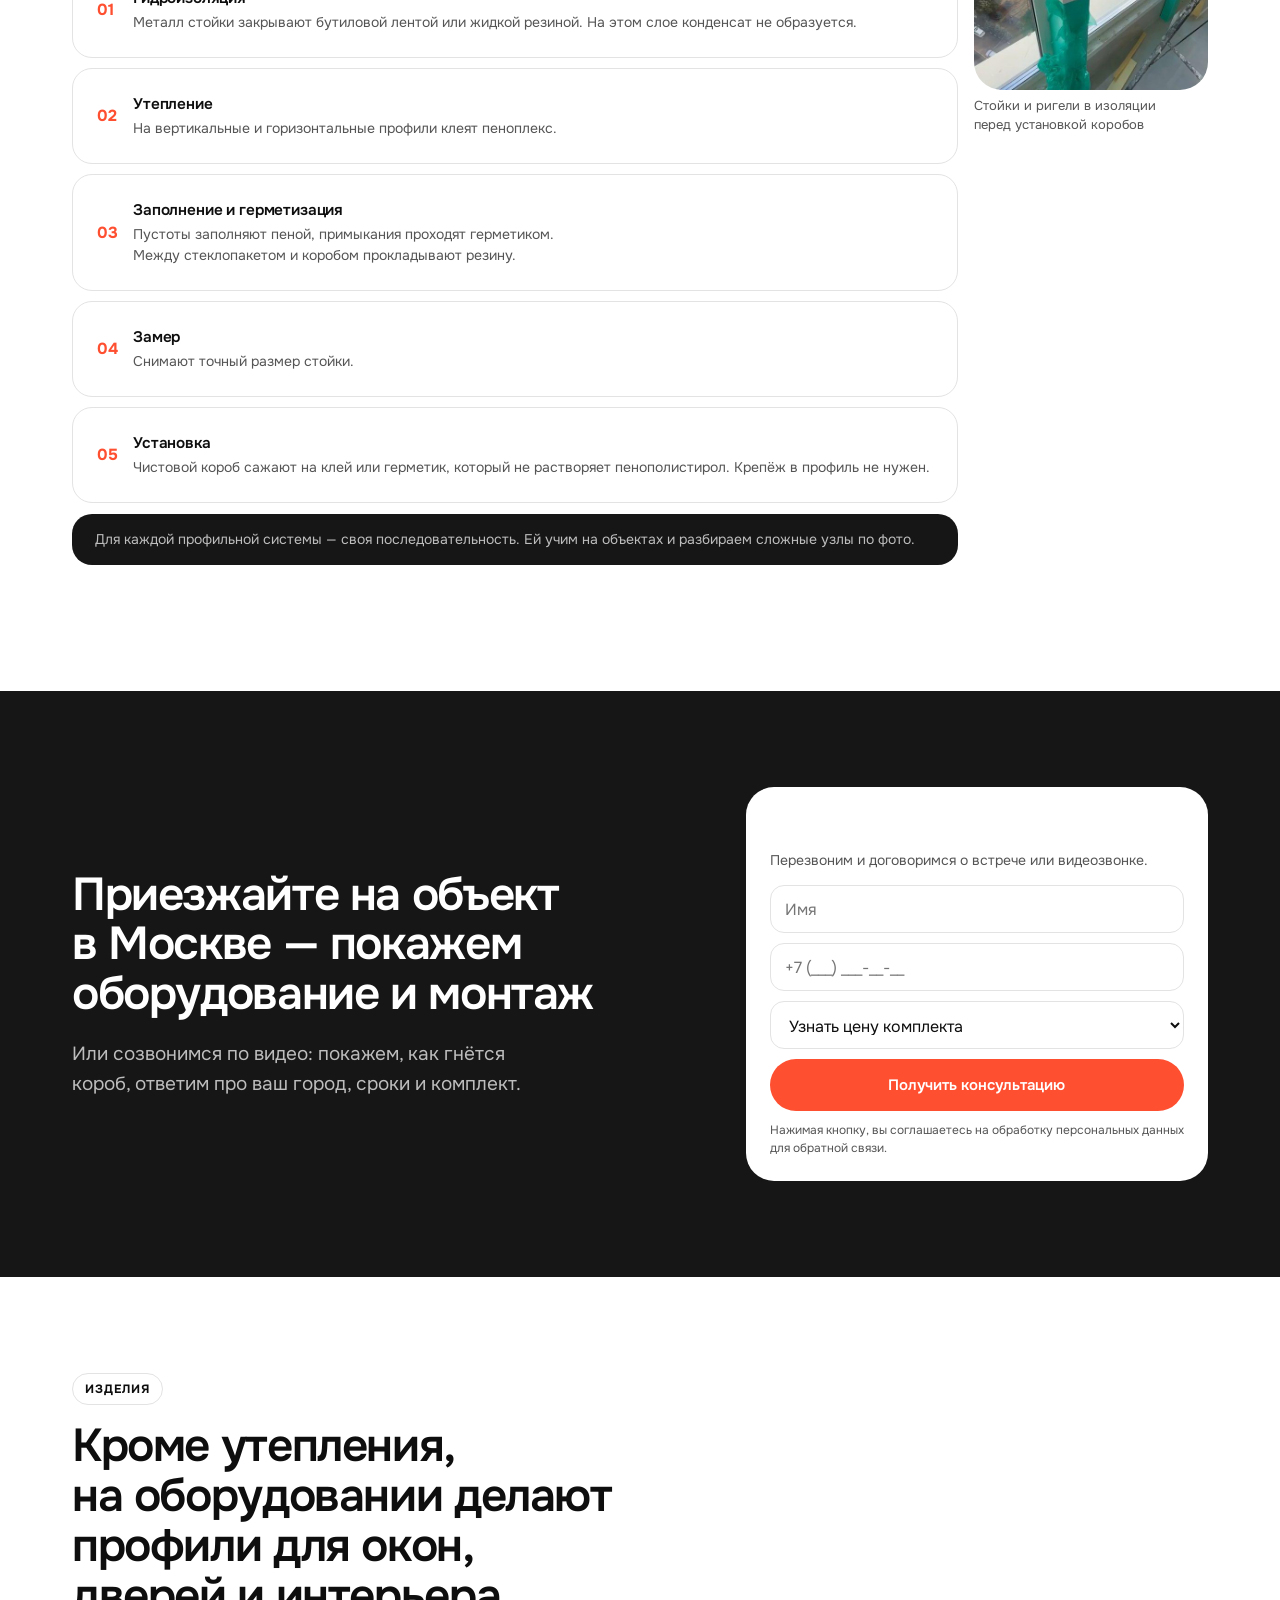
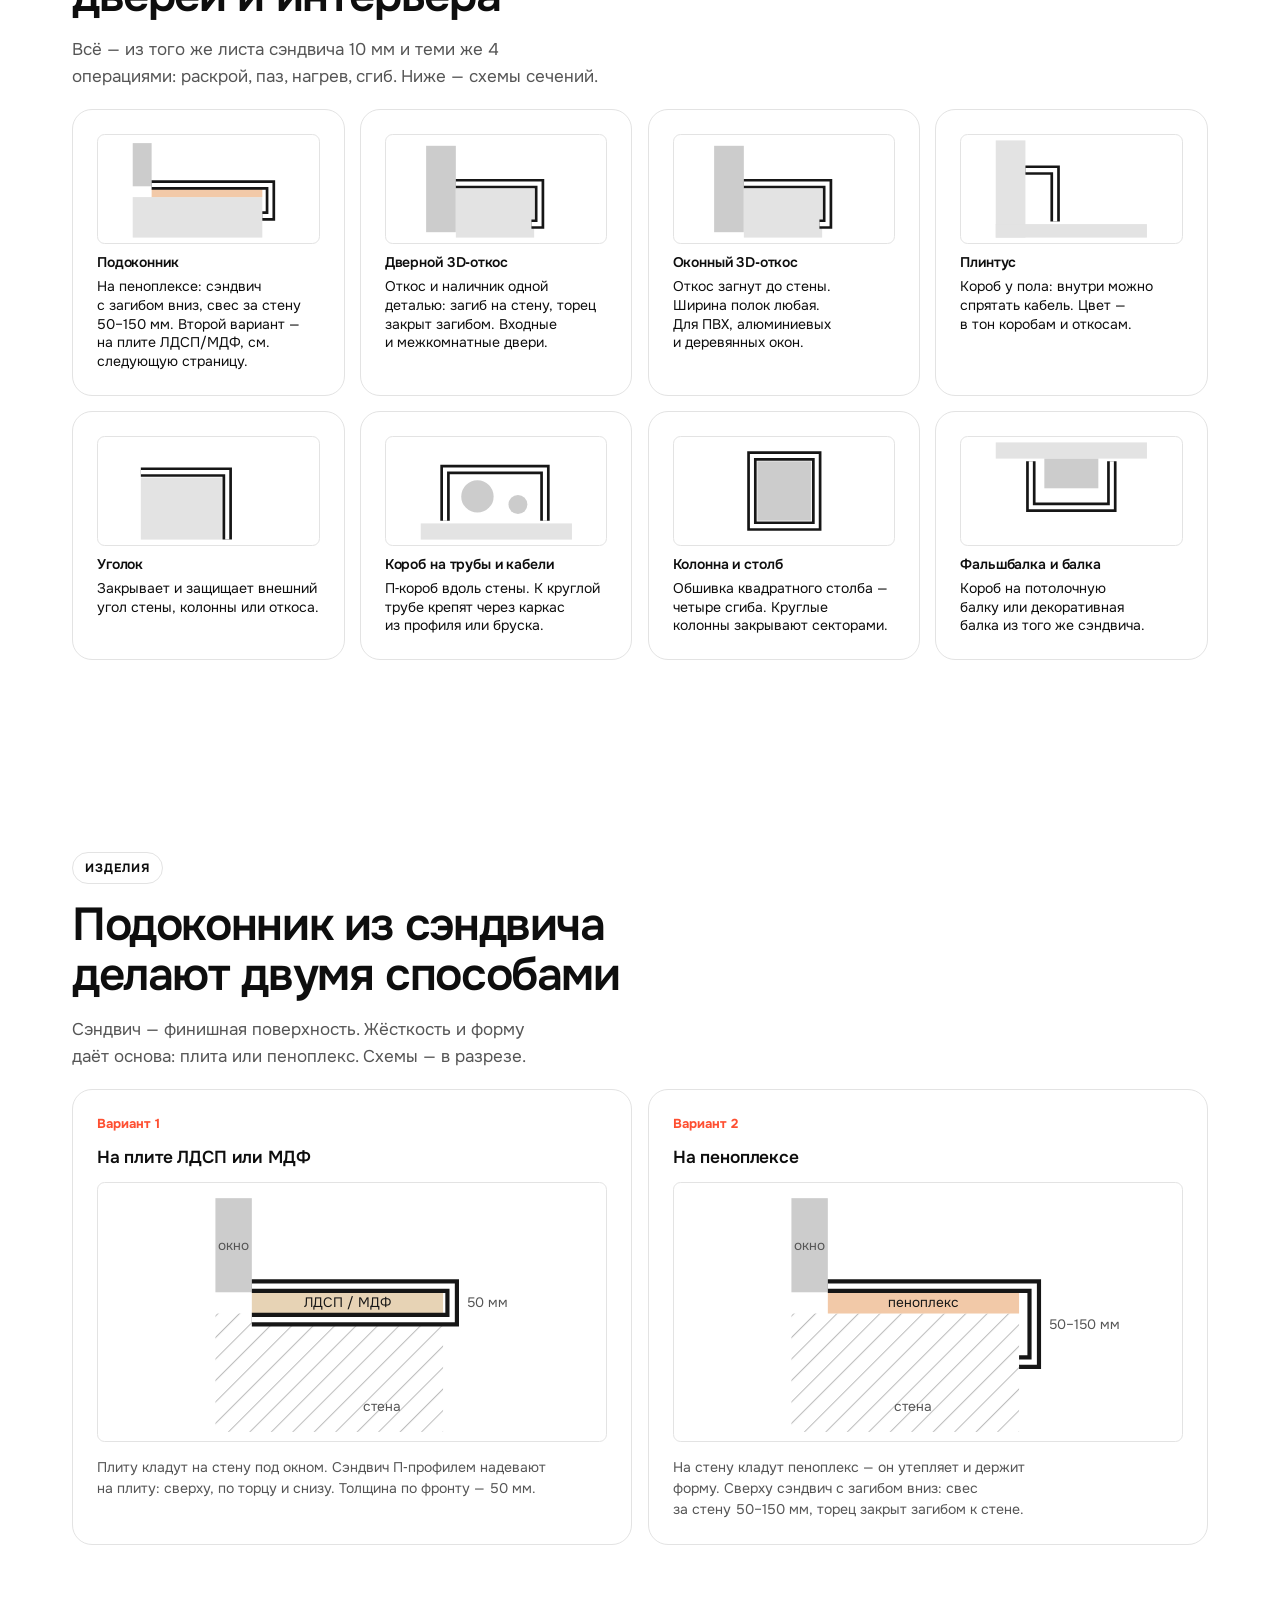
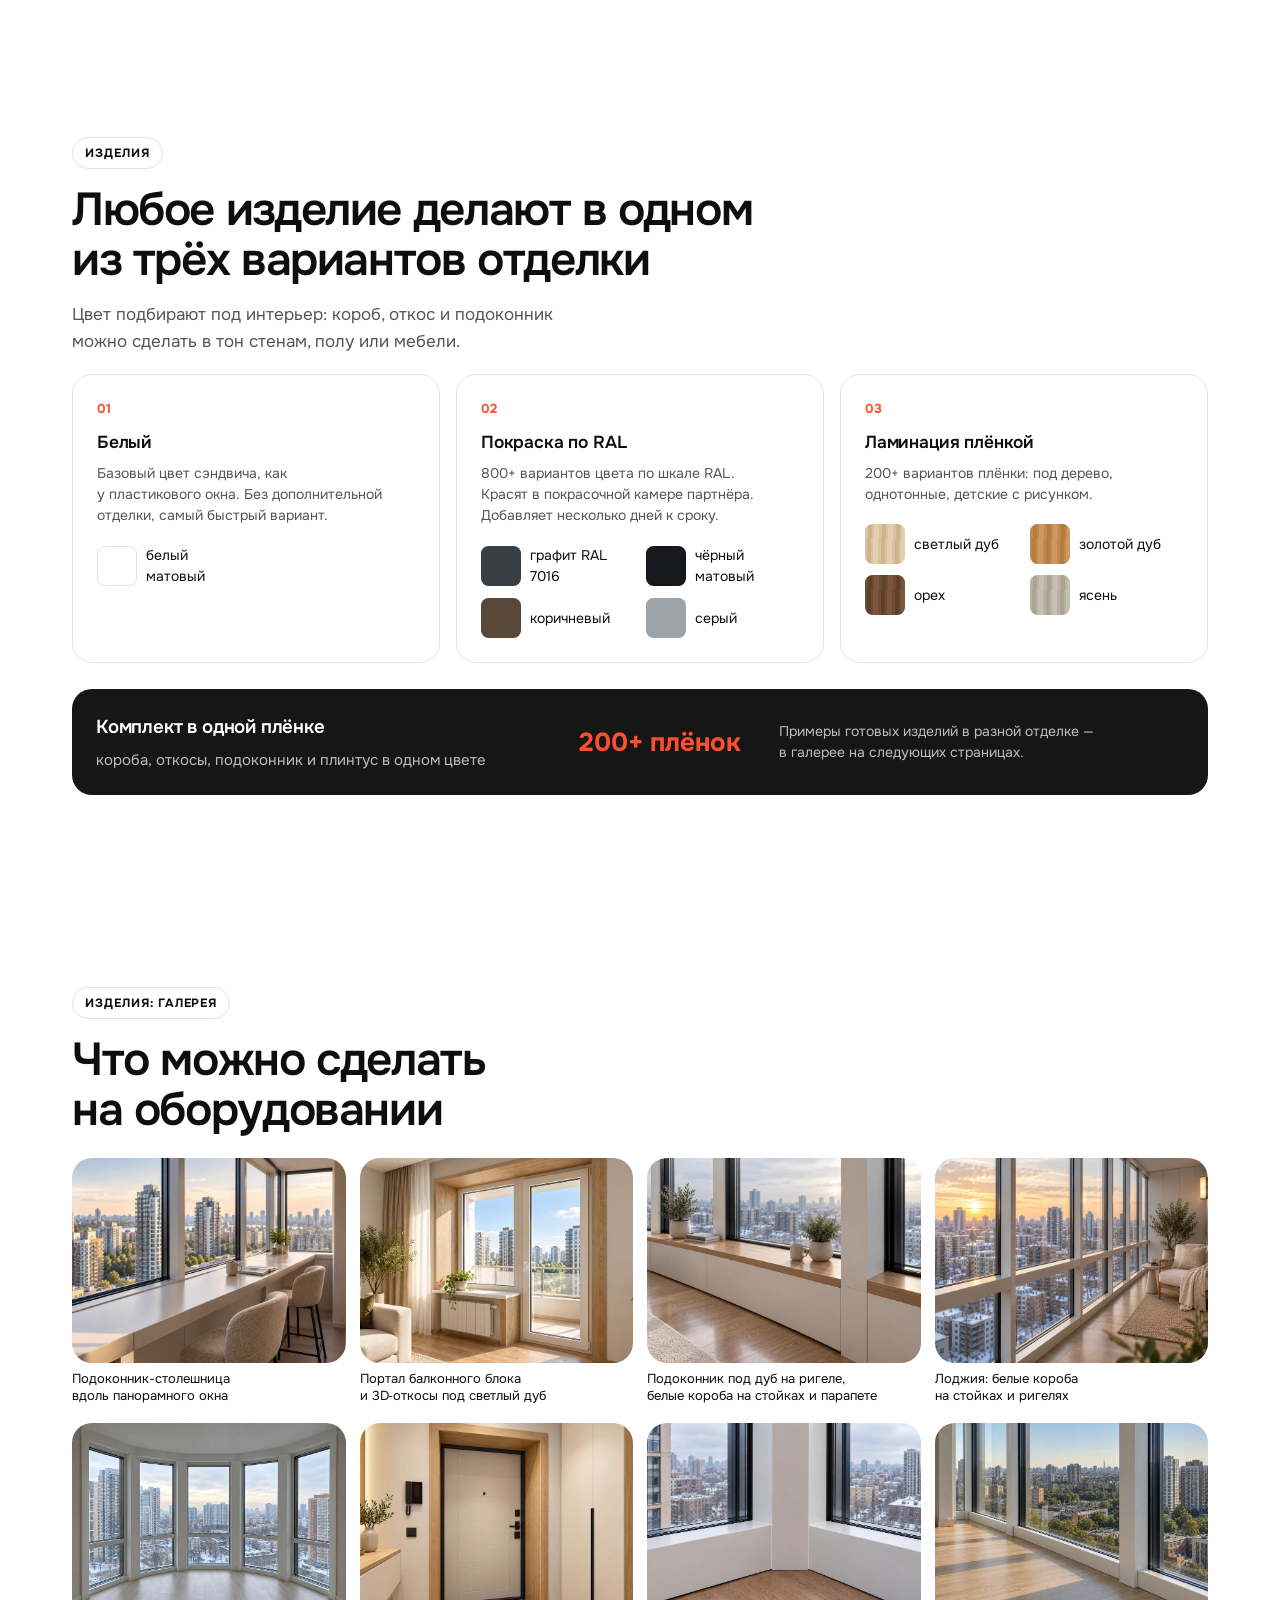
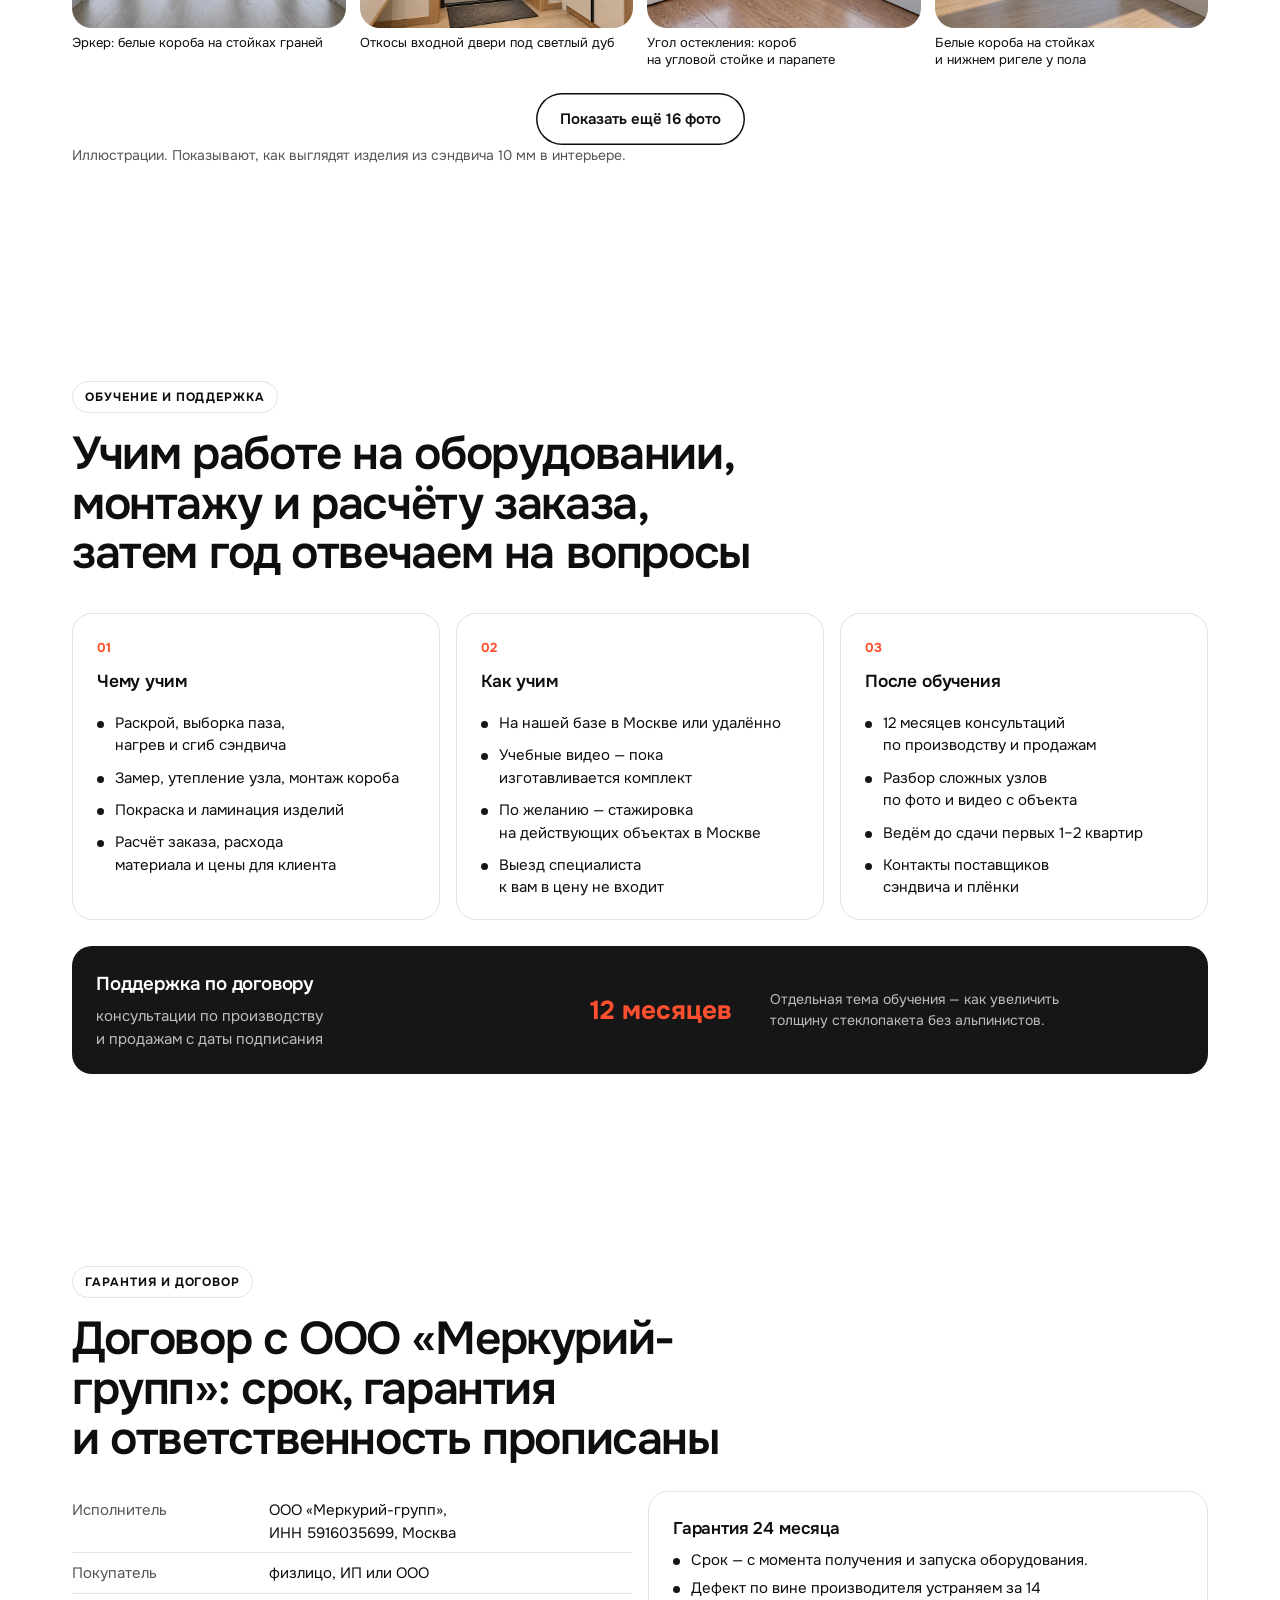
==== commit 2b72f325: "Лендинг: акцент #FE4F31, фоны только белый/графит; дизайн-система 3.1 Co-Authored-By: Claude Opus 5." ====
--- a/materials/landing/index.html
+++ b/materials/landing/index.html
@@ -5,7 +5,7 @@
 <link href="https://fonts.googleapis.com/css2?family=Onest:wght@400;500;600;700&display=swap" rel="stylesheet">
 <style>
 
-:root{--or:#1A9BFC;--ink:#111111;--muted:#555555;--line:#E3E3E3;--soft:#F2F2F2;--accent:#161616;--dark:#161616}
+:root{--or:#FE4F31;--ink:#111111;--muted:#555555;--line:#E3E3E3;--soft:#F2F2F2;--accent:#161616;--dark:#161616}
 *{box-sizing:border-box;margin:0;padding:0}
 body{font-family:Onest,Arial,sans-serif;color:var(--ink);background:#fff;font-size:11.5pt;line-height:1.45}
 .page{width:297mm;height:210mm;padding:16mm 18mm 14mm;position:relative;page-break-after:always;overflow:hidden;display:flex;flex-direction:column}
@@ -222,7 +222,7 @@
 }
 
 /* ===== Утеплит DS 3.0 ===== */
-:root{--u-bg:#F2F2F2;--u-card:#FFFFFF;--u-peach:#E3E3E3;--u-forest:#161616;--u-forest-2:#2E2E2E;--u-ink:#0E0E0E;--u-muted:#555555;--u-on-forest:#FFFFFF;--u-on-forest-muted:#BDBDBD;--u-action:#1A9BFC;--u-action-hover:#0B84E0;--u-sun:#1A9BFC;--u-line:#E3E3E3;--u-line-dark:#2E2E2E;--u-focus:#8F8F8F;
+:root{--u-bg:#FFFFFF;--u-card:#FFFFFF;--u-peach:#FFFFFF;--u-forest:#161616;--u-forest-2:#2E2E2E;--u-ink:#0E0E0E;--u-muted:#555555;--u-on-forest:#FFFFFF;--u-on-forest-muted:#BDBDBD;--u-action:#FE4F31;--u-action-hover:#E23C1F;--u-sun:#FE4F31;--u-line:#E3E3E3;--u-line-dark:#2E2E2E;--u-focus:#8F8F8F;
 --u-fs-display:clamp(32px,3.5vw,45px);--u-fs-h2:clamp(30px,4vw,46px);--u-r-field:14px;--u-r-card:20px;--u-r-big:28px;--u-shadow-soft:0 1px 2px rgba(14,14,14,.04),0 10px 30px rgba(14,14,14,.06);--u-shadow-float:0 8px 24px rgba(14,14,14,.12);--u-gutter:16px;--u-section:64px;--u-inset:20px;
 --or:var(--u-action);--dark:var(--u-forest);--accent:var(--u-forest);--ink:var(--u-ink);--muted:var(--u-muted);--line:var(--u-line)}
 @media(min-width:768px){:root{--u-gutter:32px;--u-inset:24px}}@media(min-width:1024px){:root{--u-section:96px}}
@@ -258,7 +258,7 @@
 :focus-visible{outline:3px solid var(--u-focus);outline-offset:3px}
 @media (prefers-reduced-motion:reduce){*{transition:none!important;scroll-behavior:auto!important}}
 /* header */
-header.bar{background:rgba(242,242,242,.92);color:var(--u-ink);backdrop-filter:blur(8px);border-bottom:1px solid var(--u-line)}
+header.bar{background:rgba(255,255,255,.94);color:var(--u-ink);backdrop-filter:blur(8px);border-bottom:1px solid var(--u-line)}
 header.bar .in{height:60px;max-width:1200px;margin:0 auto;padding:0 var(--u-gutter)}
 @media(min-width:768px){header.bar .in{height:72px}}
 header.bar .logo{display:flex;align-items:center;gap:10px;font-weight:700;font-size:17px}header.bar .logo i{width:28px;height:28px;border-radius:8px;background:var(--u-forest);display:block}
@@ -275,7 +275,7 @@
 .u-hpic img{width:100%;height:100%;object-fit:cover;object-position:50% 60%;border-radius:var(--u-r-big);display:block}
 .u-fl{position:absolute;background:#fff;border-radius:var(--u-r-field);padding:12px 16px;box-shadow:var(--u-shadow-float);font-size:13px;color:var(--u-muted);line-height:1.3}
 .u-fl b{display:block;color:var(--u-ink);font-size:17px;font-weight:600}
-.u-fl1{left:-12px;top:12%;background:var(--u-action);color:#E3F2FF}.u-fl1 b{color:#fff;font-size:20px}
+.u-fl1{left:-12px;top:12%;background:var(--u-action);color:#FFE3DD}.u-fl1 b{color:#fff;font-size:20px}
 .u-fl2{right:-12px;top:46%}
 .u-fl3{left:-12px;bottom:10%;background:var(--u-forest);color:var(--u-on-forest-muted)}.u-fl3 b{color:#fff}
 .u-city{position:relative;margin-top:40px;border-radius:var(--u-r-big);overflow:hidden;min-height:520px;display:flex;flex-direction:column;justify-content:space-between}
@@ -325,6 +325,18 @@
 .galmore{display:flex;justify-content:center;margin-top:24px}
 #gal figure:nth-child(n+9){display:none}#gal.open figure{display:flex}
 @media(max-width:860px){#gal figure:nth-child(n+5){display:none}#gal.open figure{display:flex}}
+
+/* только белый или графит, без серых фонов */
+:root{--soft:#FFFFFF}
+.page[data-t=u-tbg]{background:#fff!important}
+.page[data-t=u-tbg] .card:not(.fill){box-shadow:none;border:1px solid var(--u-line)}
+.u-eye{background:#fff;border:1px solid var(--u-line)}
+.lform input,.lform select,.lform textarea{background:#fff}
+.u-city .u-panel{background:#fff}
+svg.sec,.bigsec{background:#fff!important;border:1px solid var(--u-line)}
+.pb-track{background:#fff;border:1px solid var(--u-line)}
+.lform{box-shadow:none!important;border:1px solid var(--u-line)}.u-city .u-panel,.cover .lform,.midform .lform,.u-final .lform{border:0}
+.u-btn.u-white:hover{background:#fff;color:var(--u-action)}
 </style></head>
 <body>
 <header class="bar"><div class="in"><div class="logo"><i></i>Оконщик 3000</div><div style="display:flex;align-items:center;gap:14px"><a class="tel" href="tel:+79219503860">+7 921 950-38-60</a><a class="u-btn u-sm" href="#form-top">Консультация</a></div></div></header>
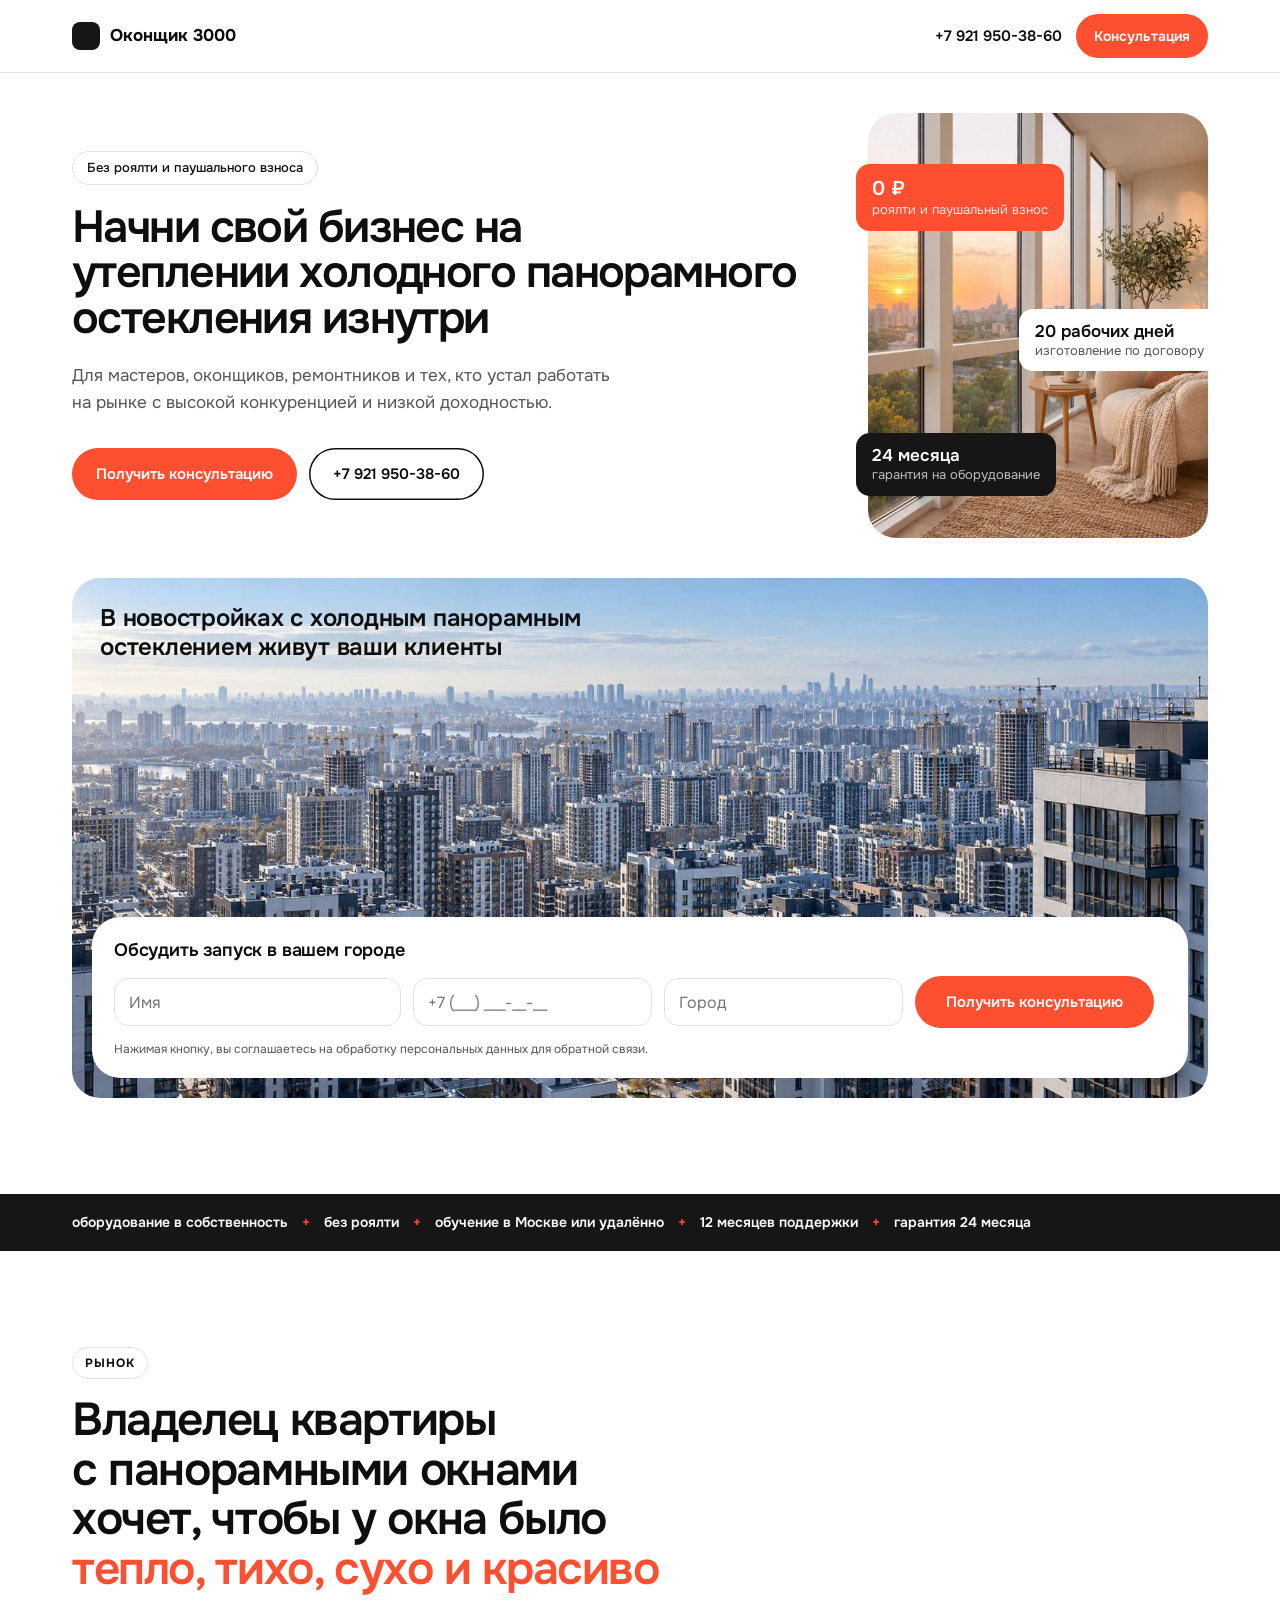
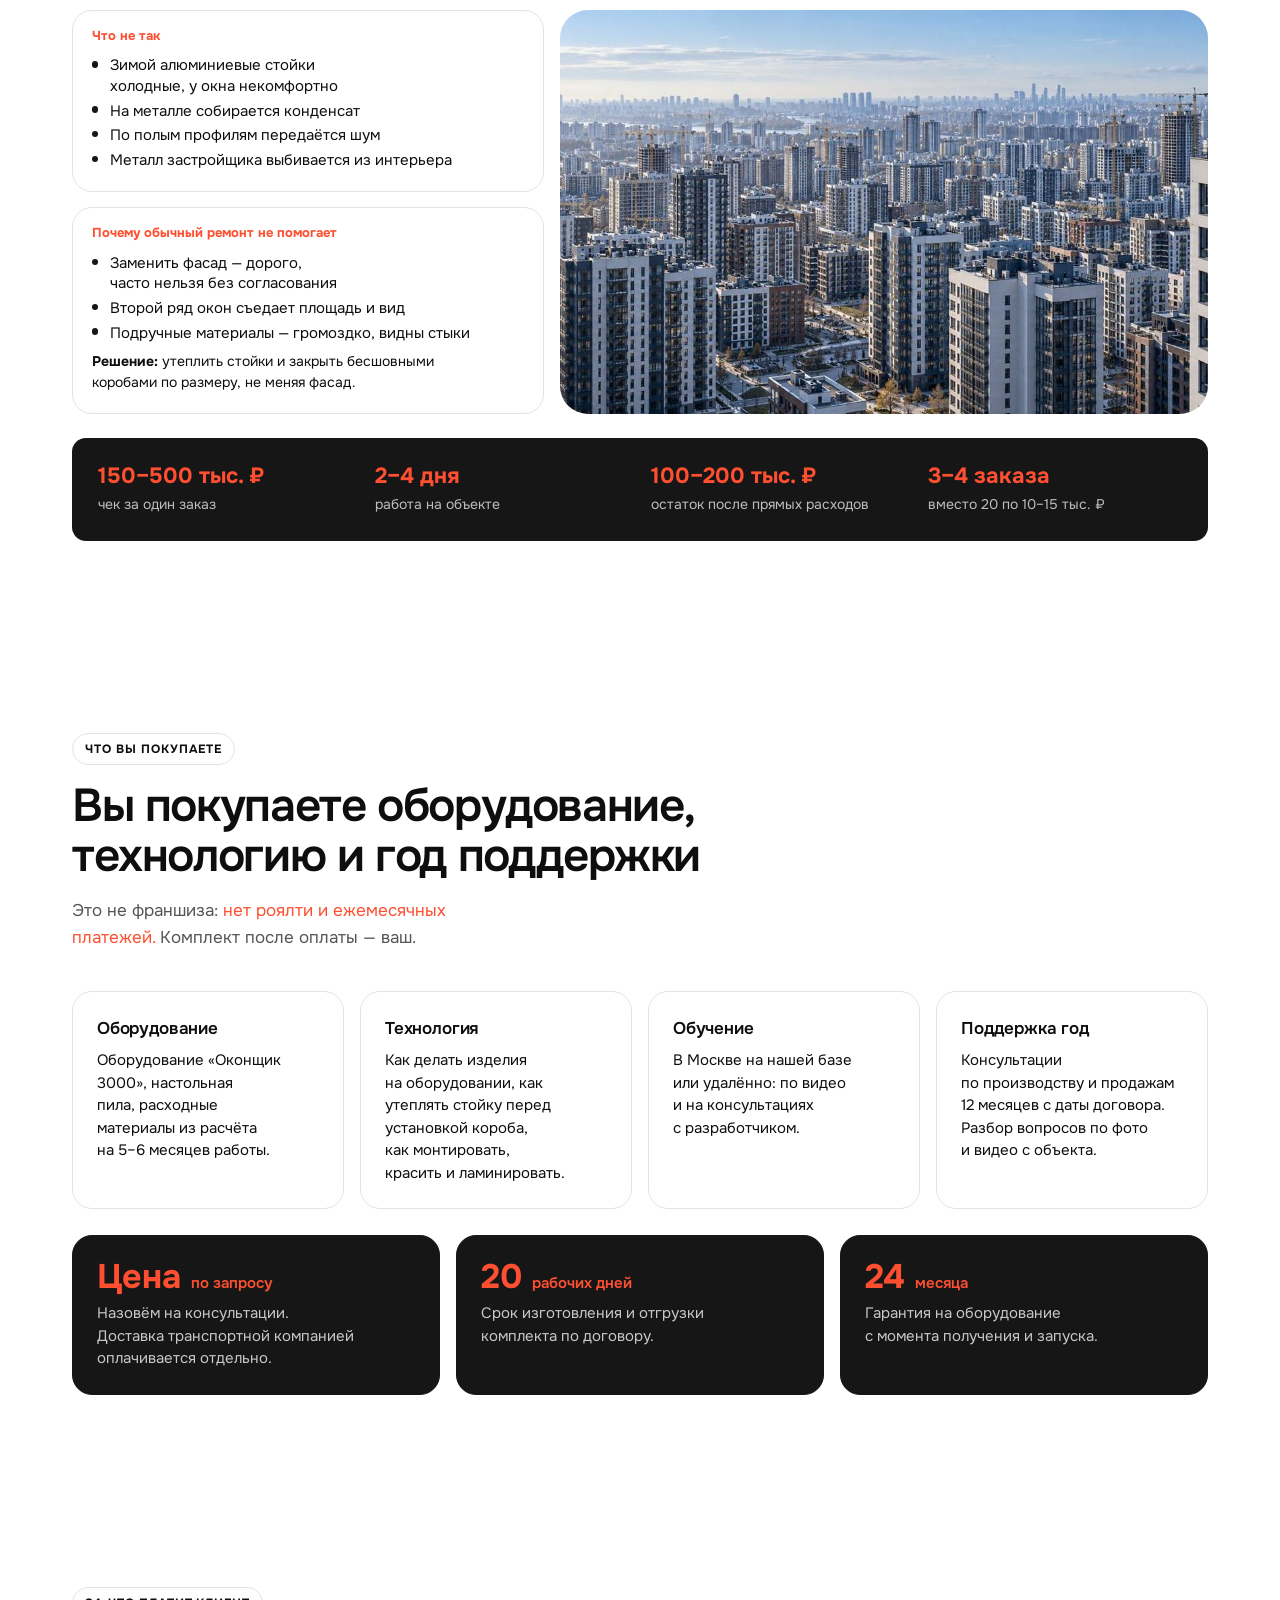
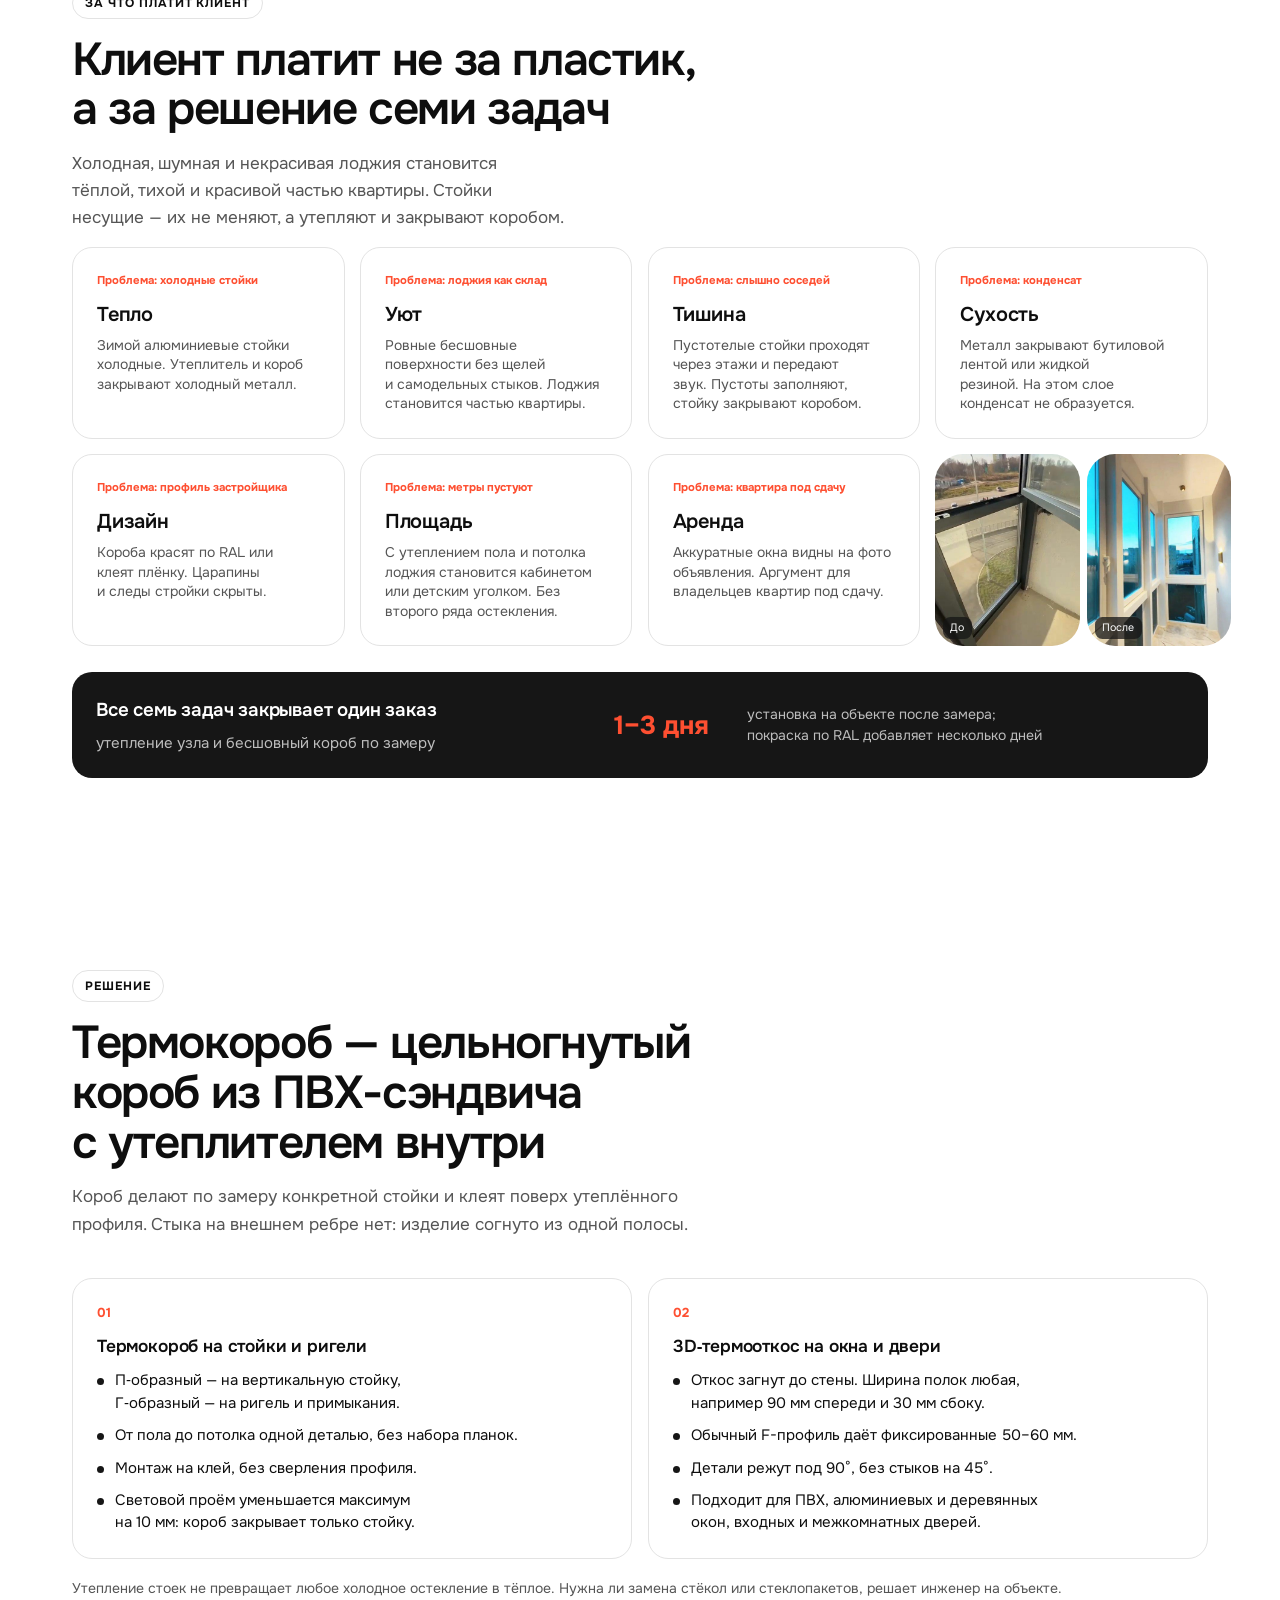
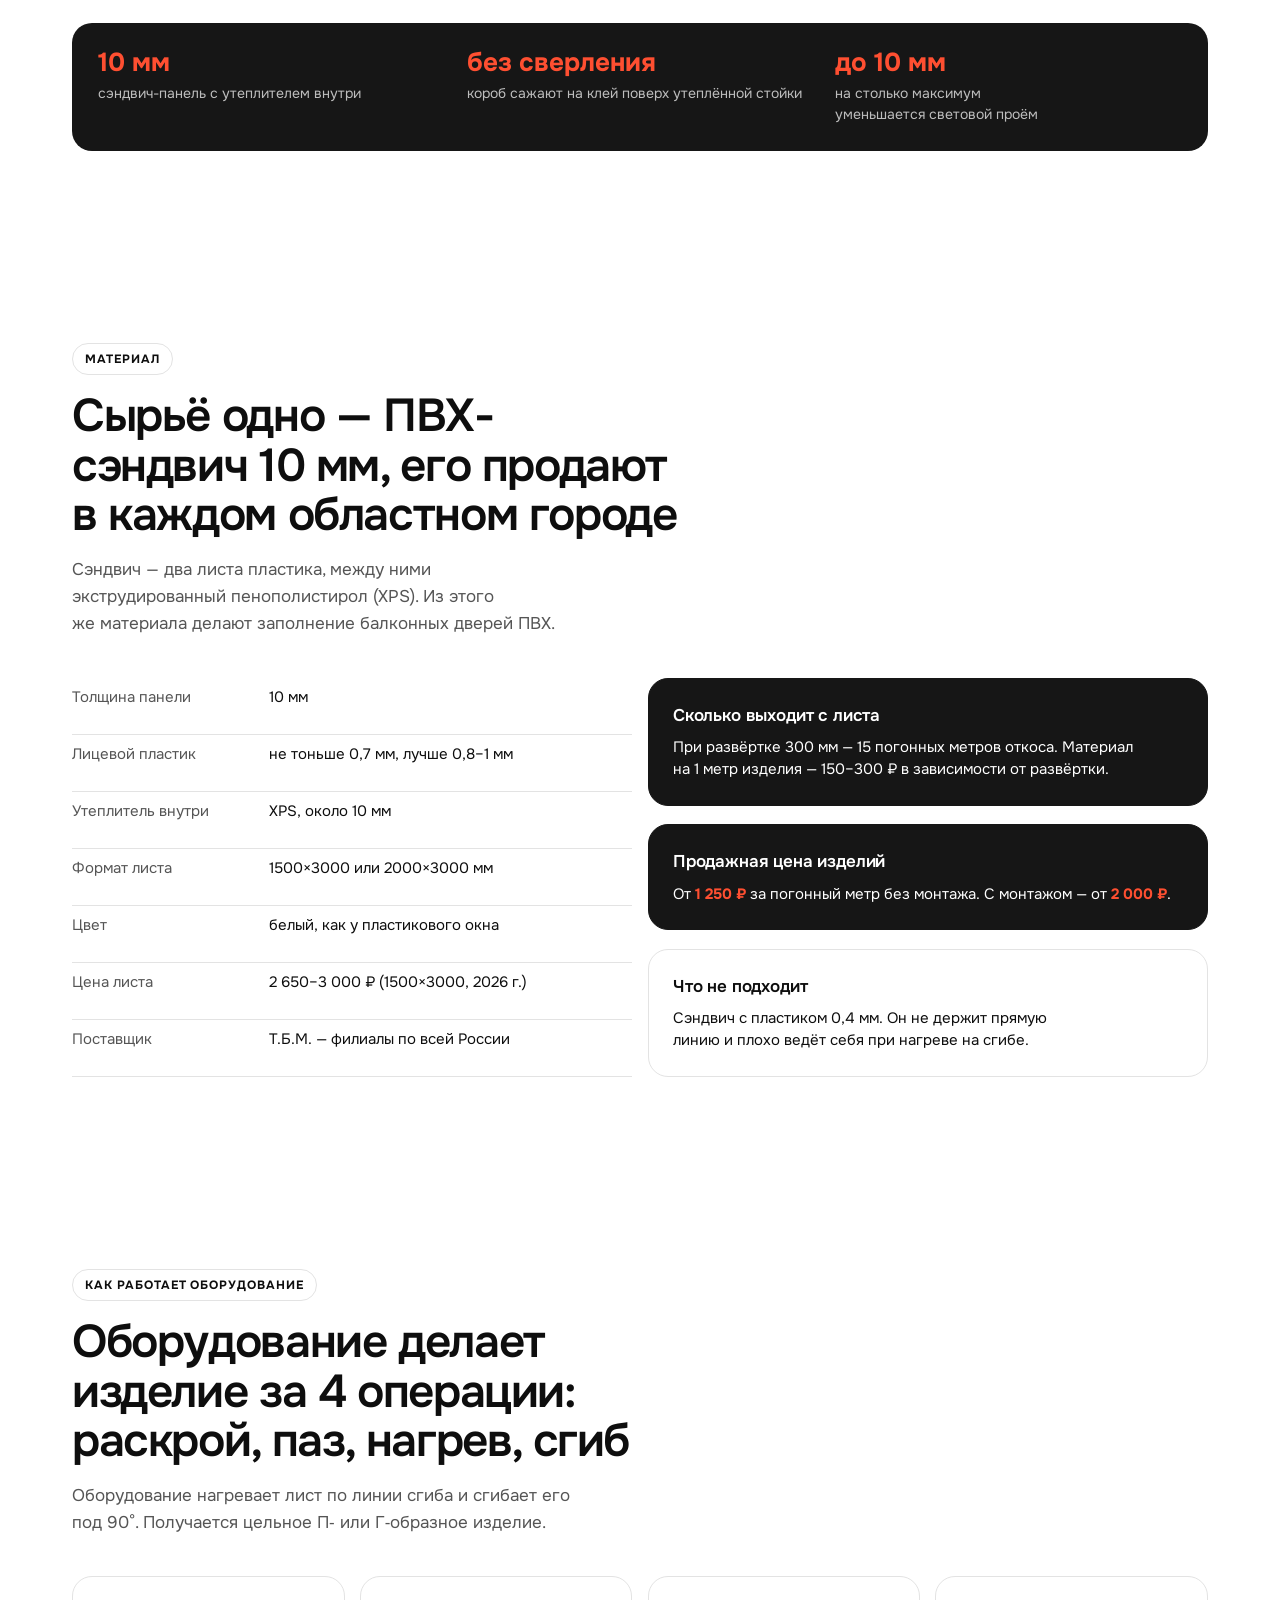
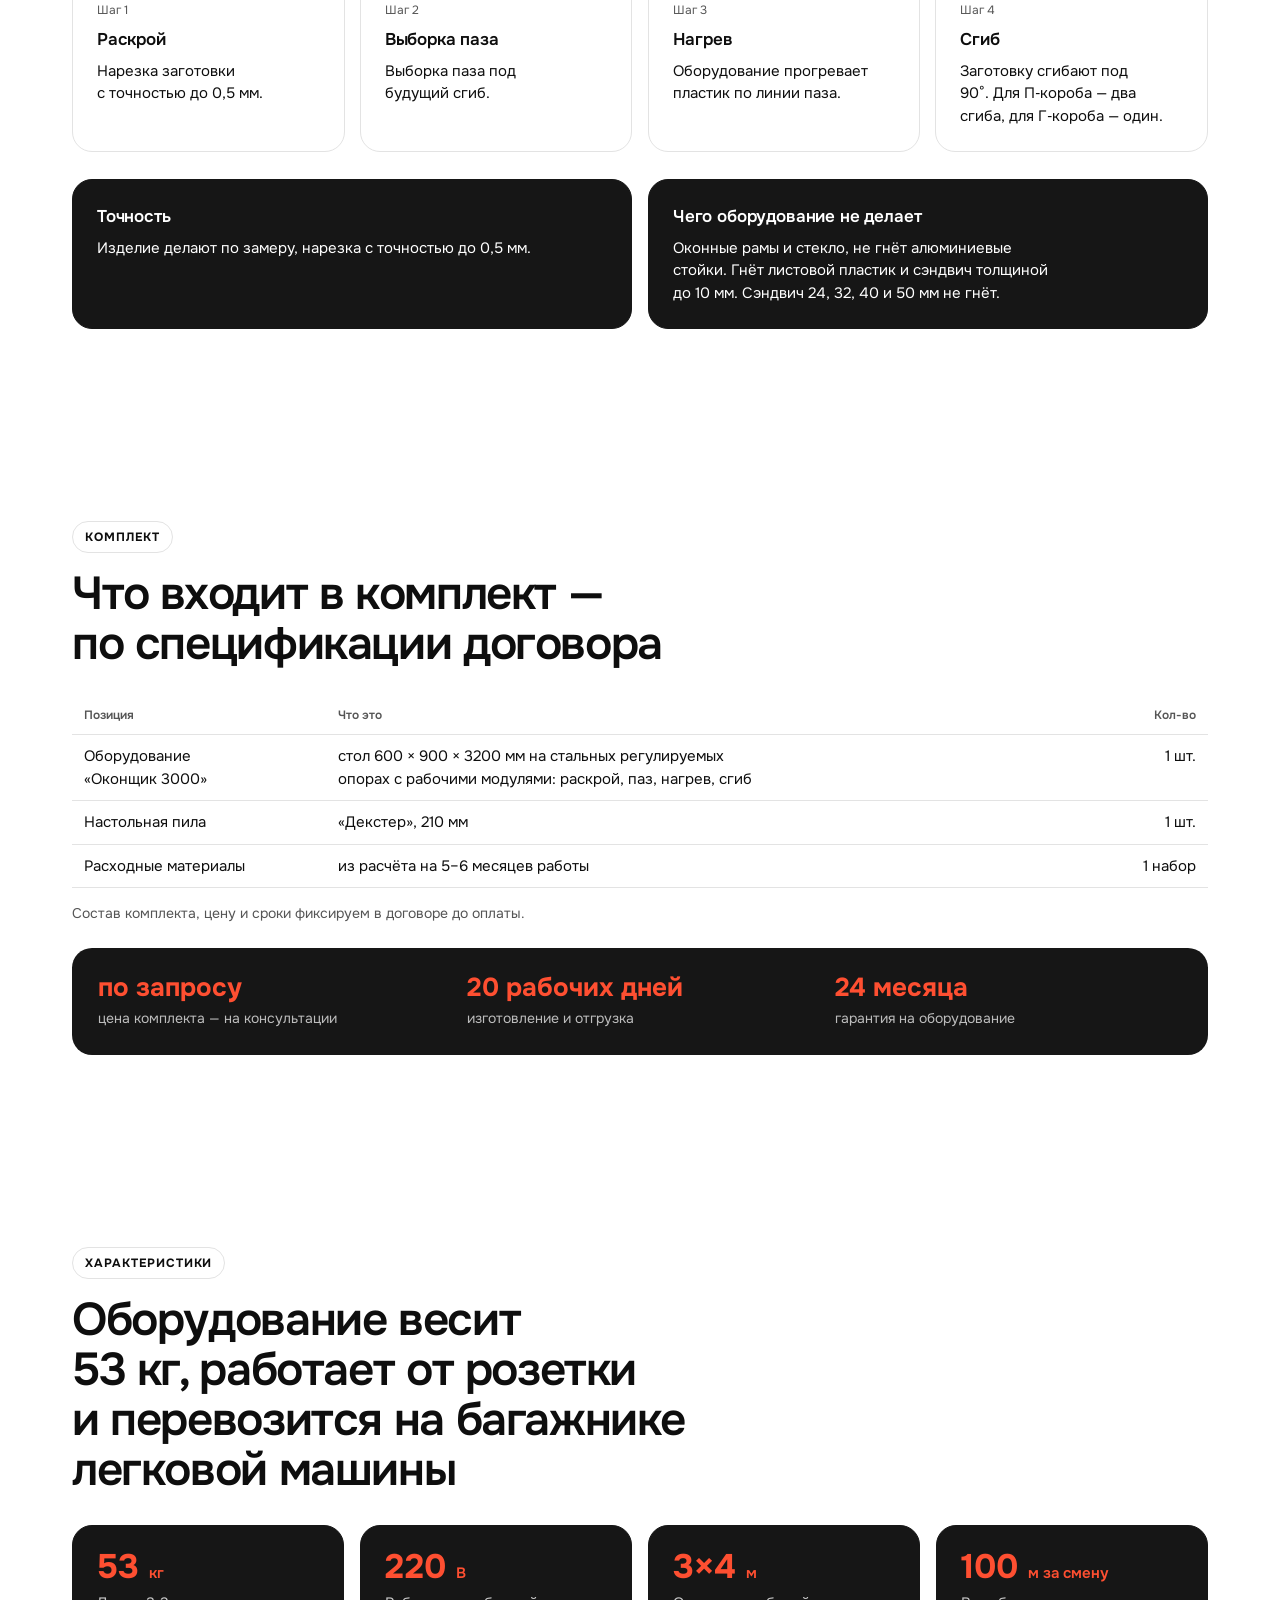
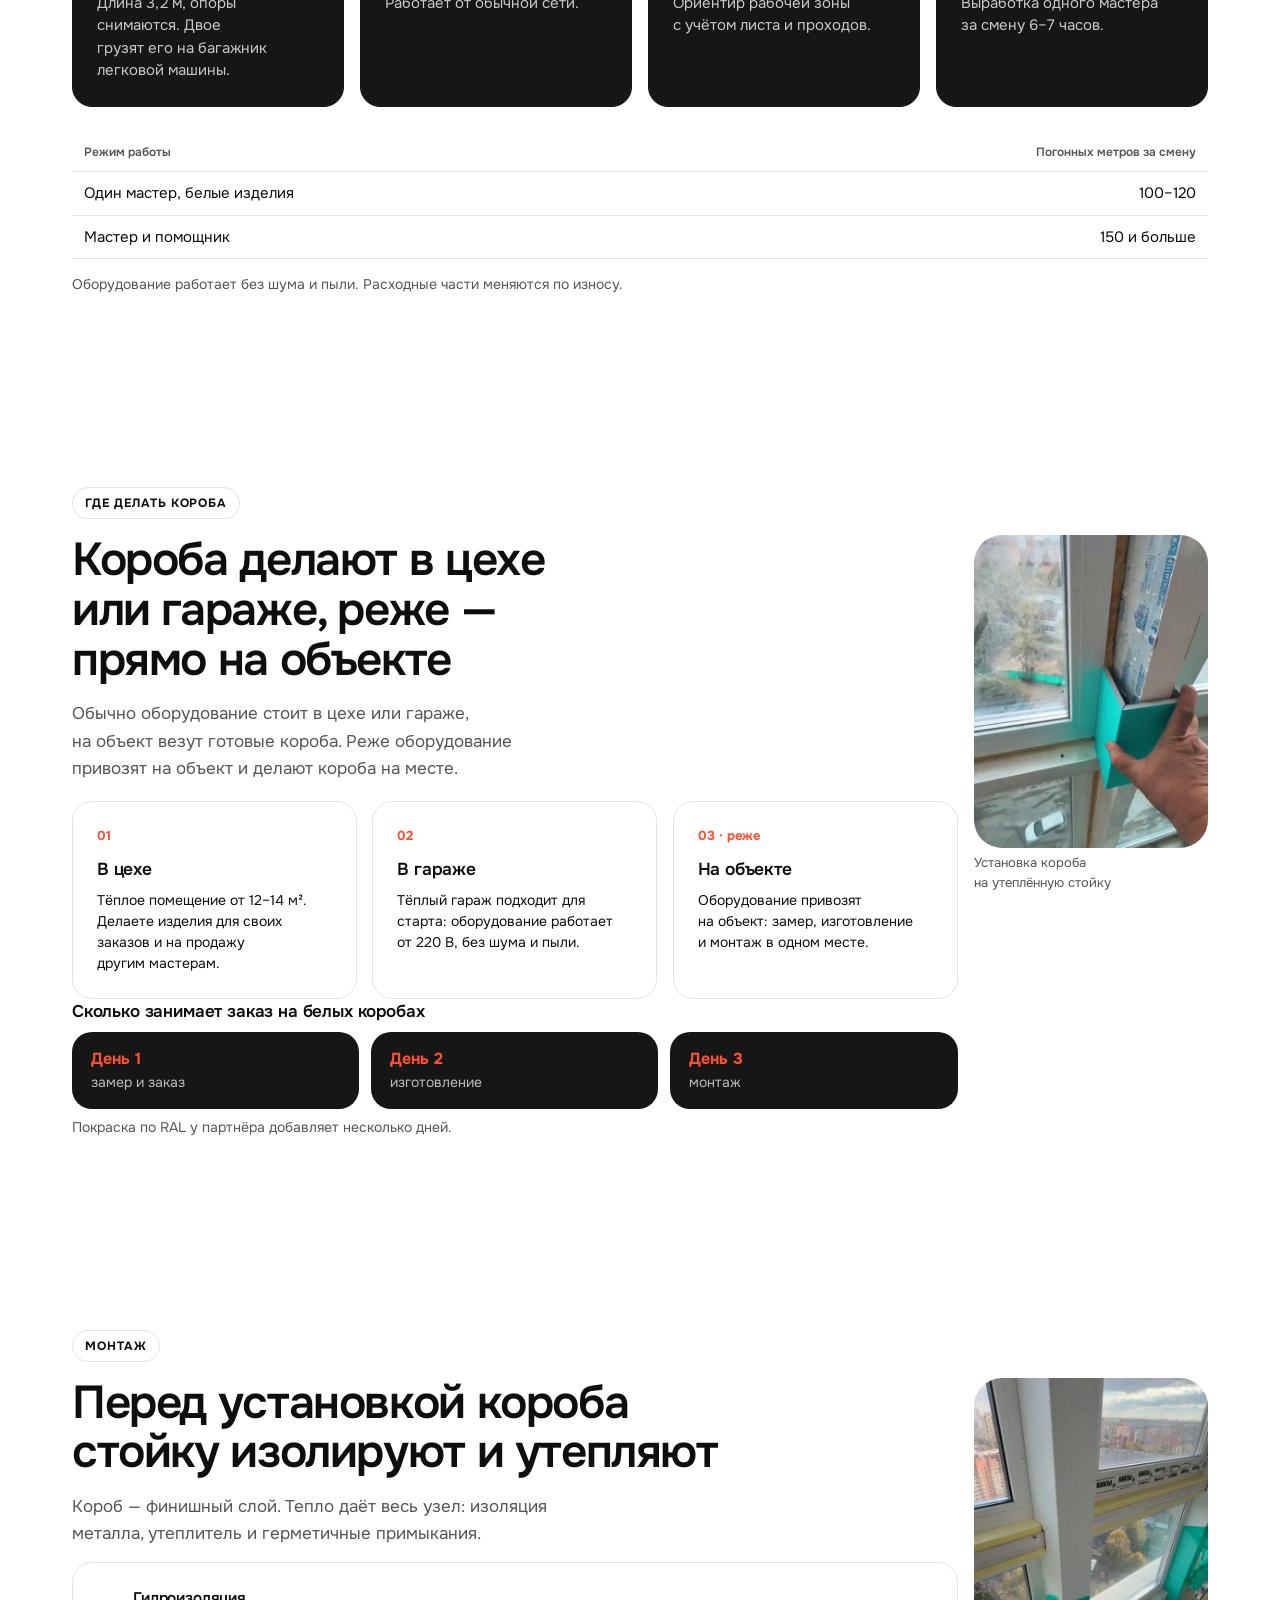
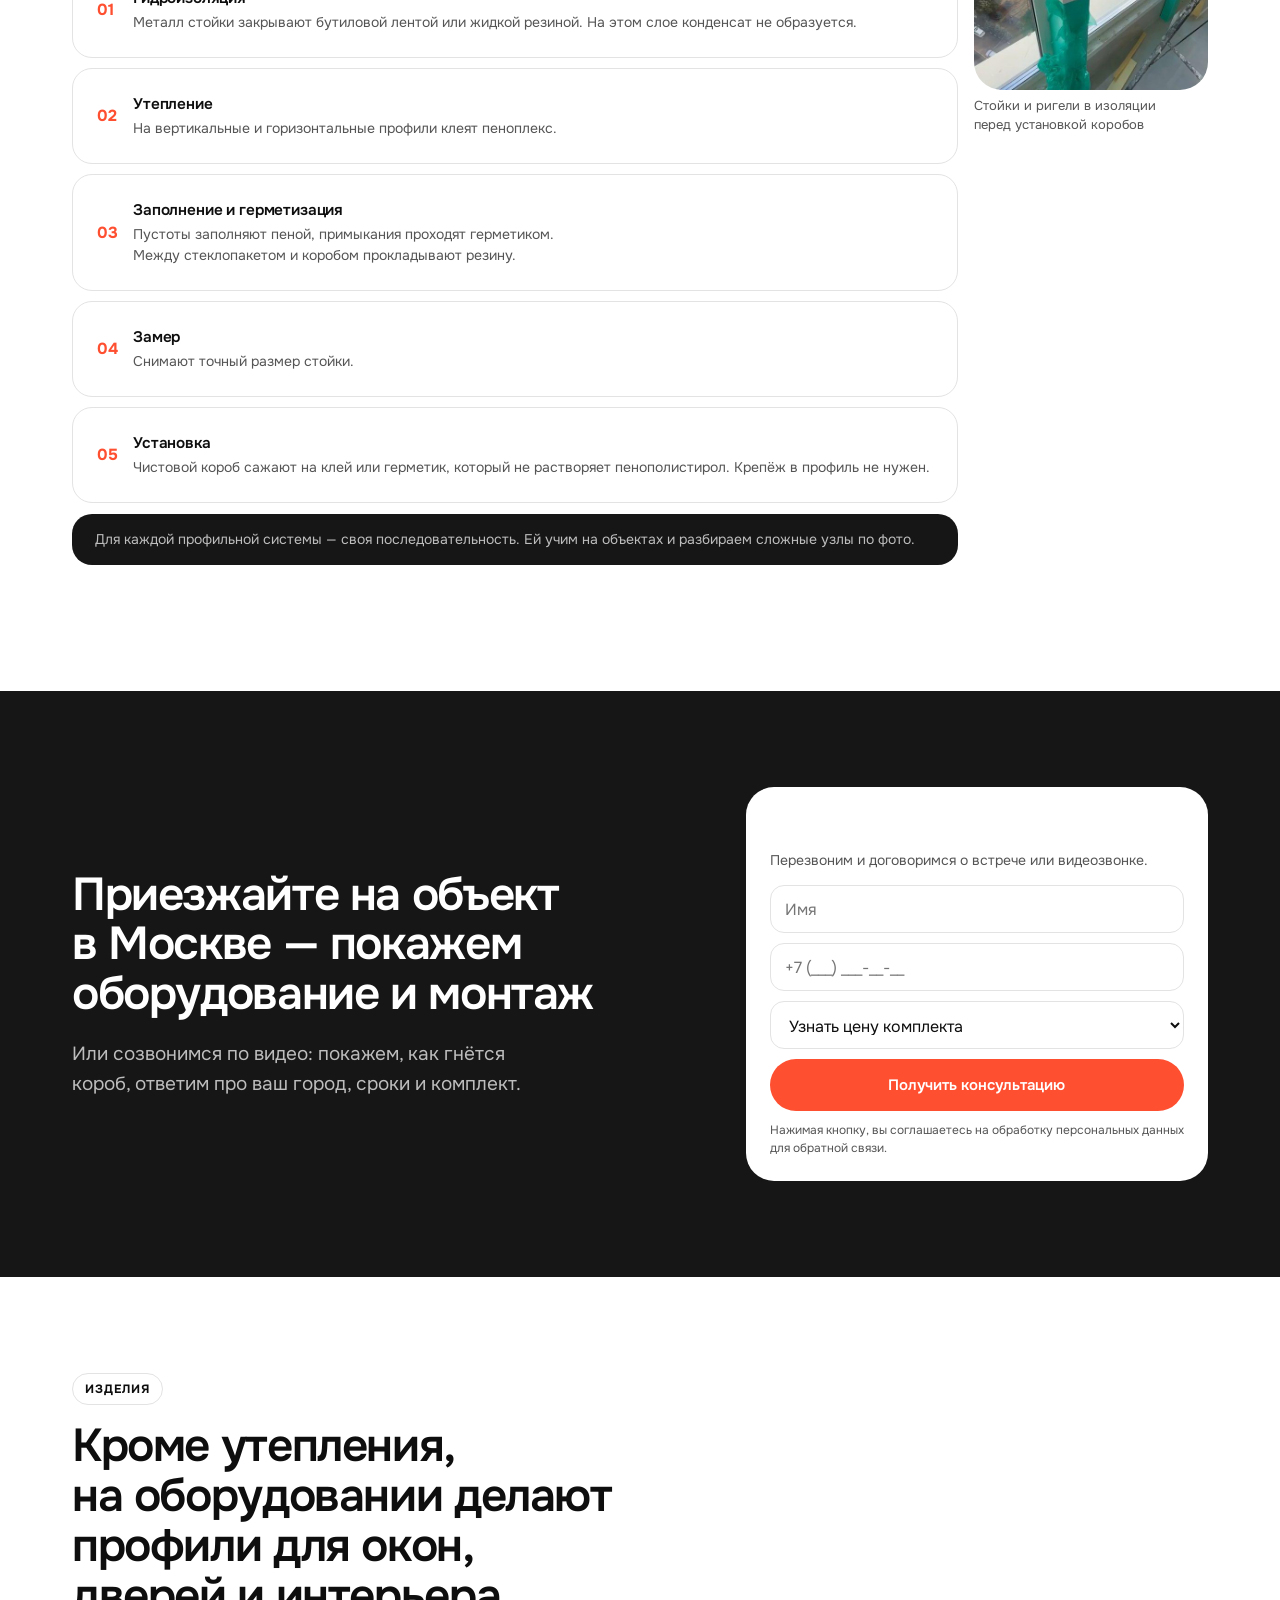
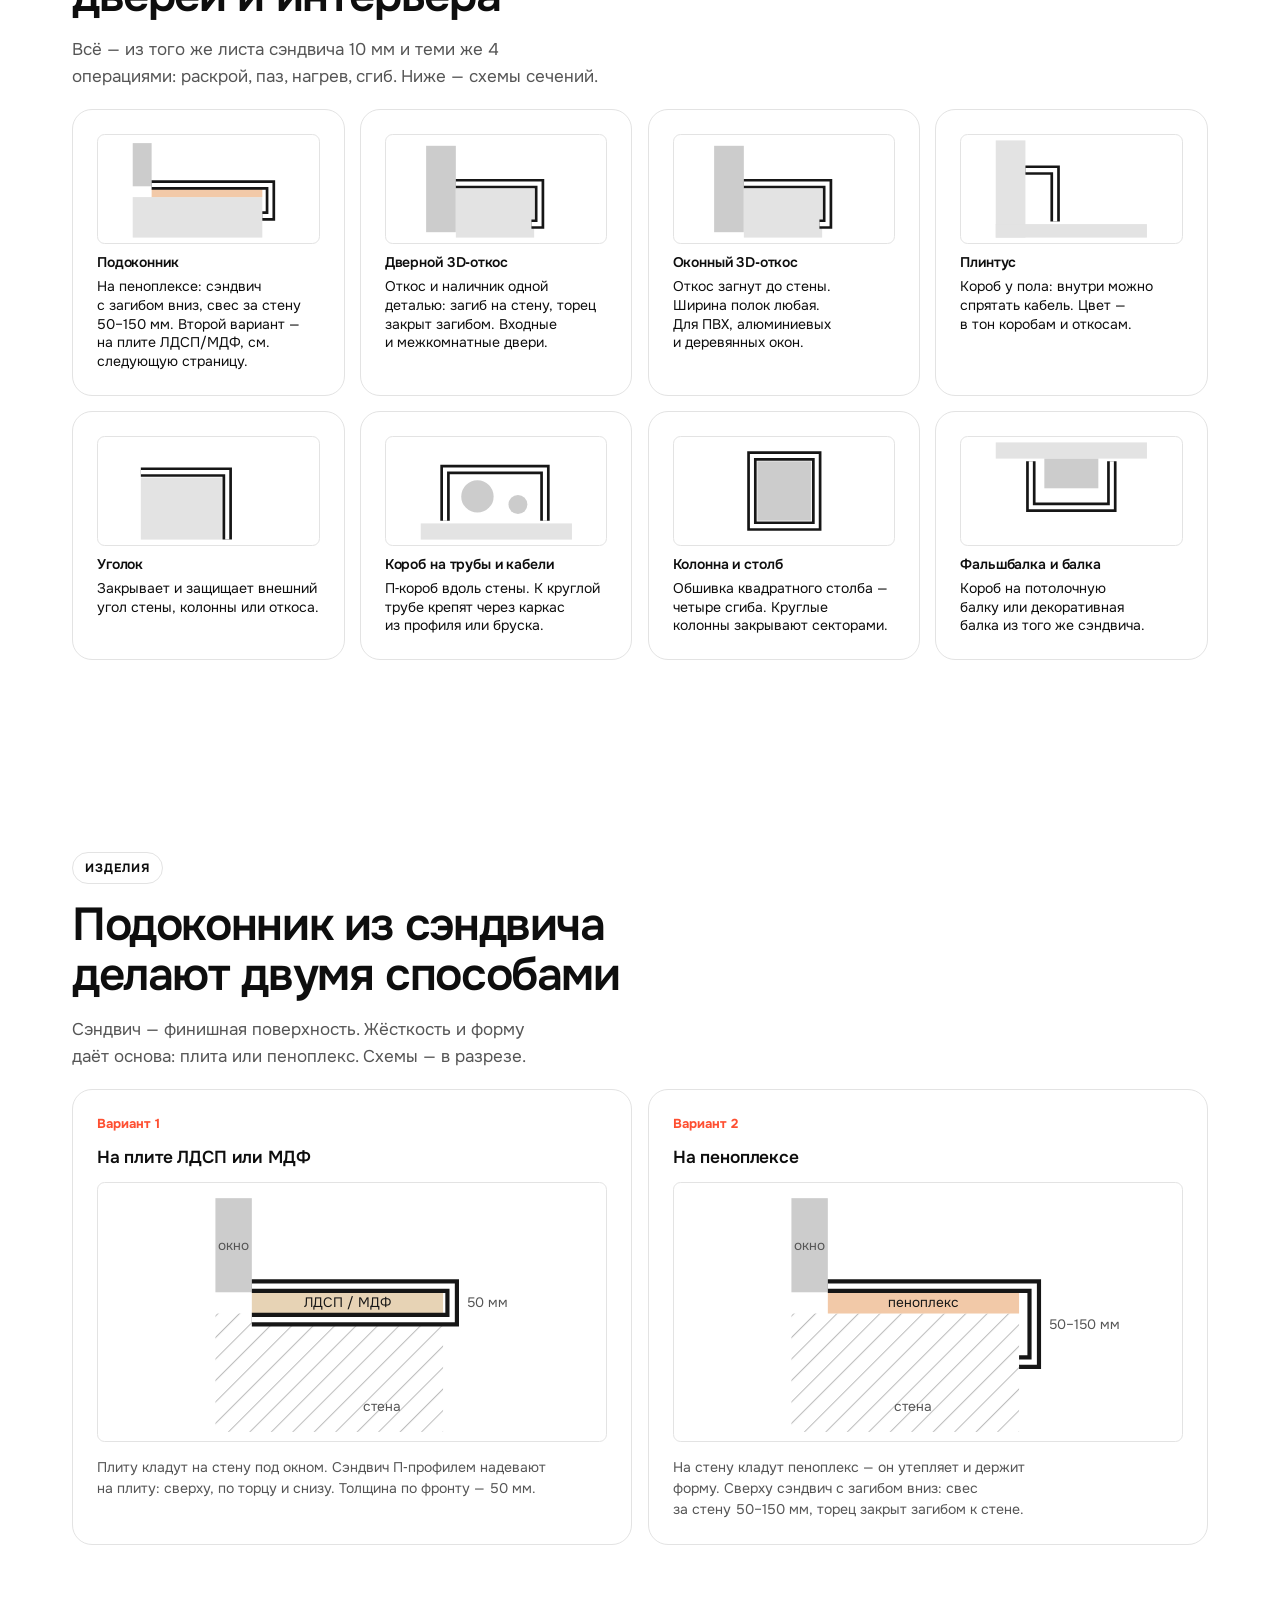
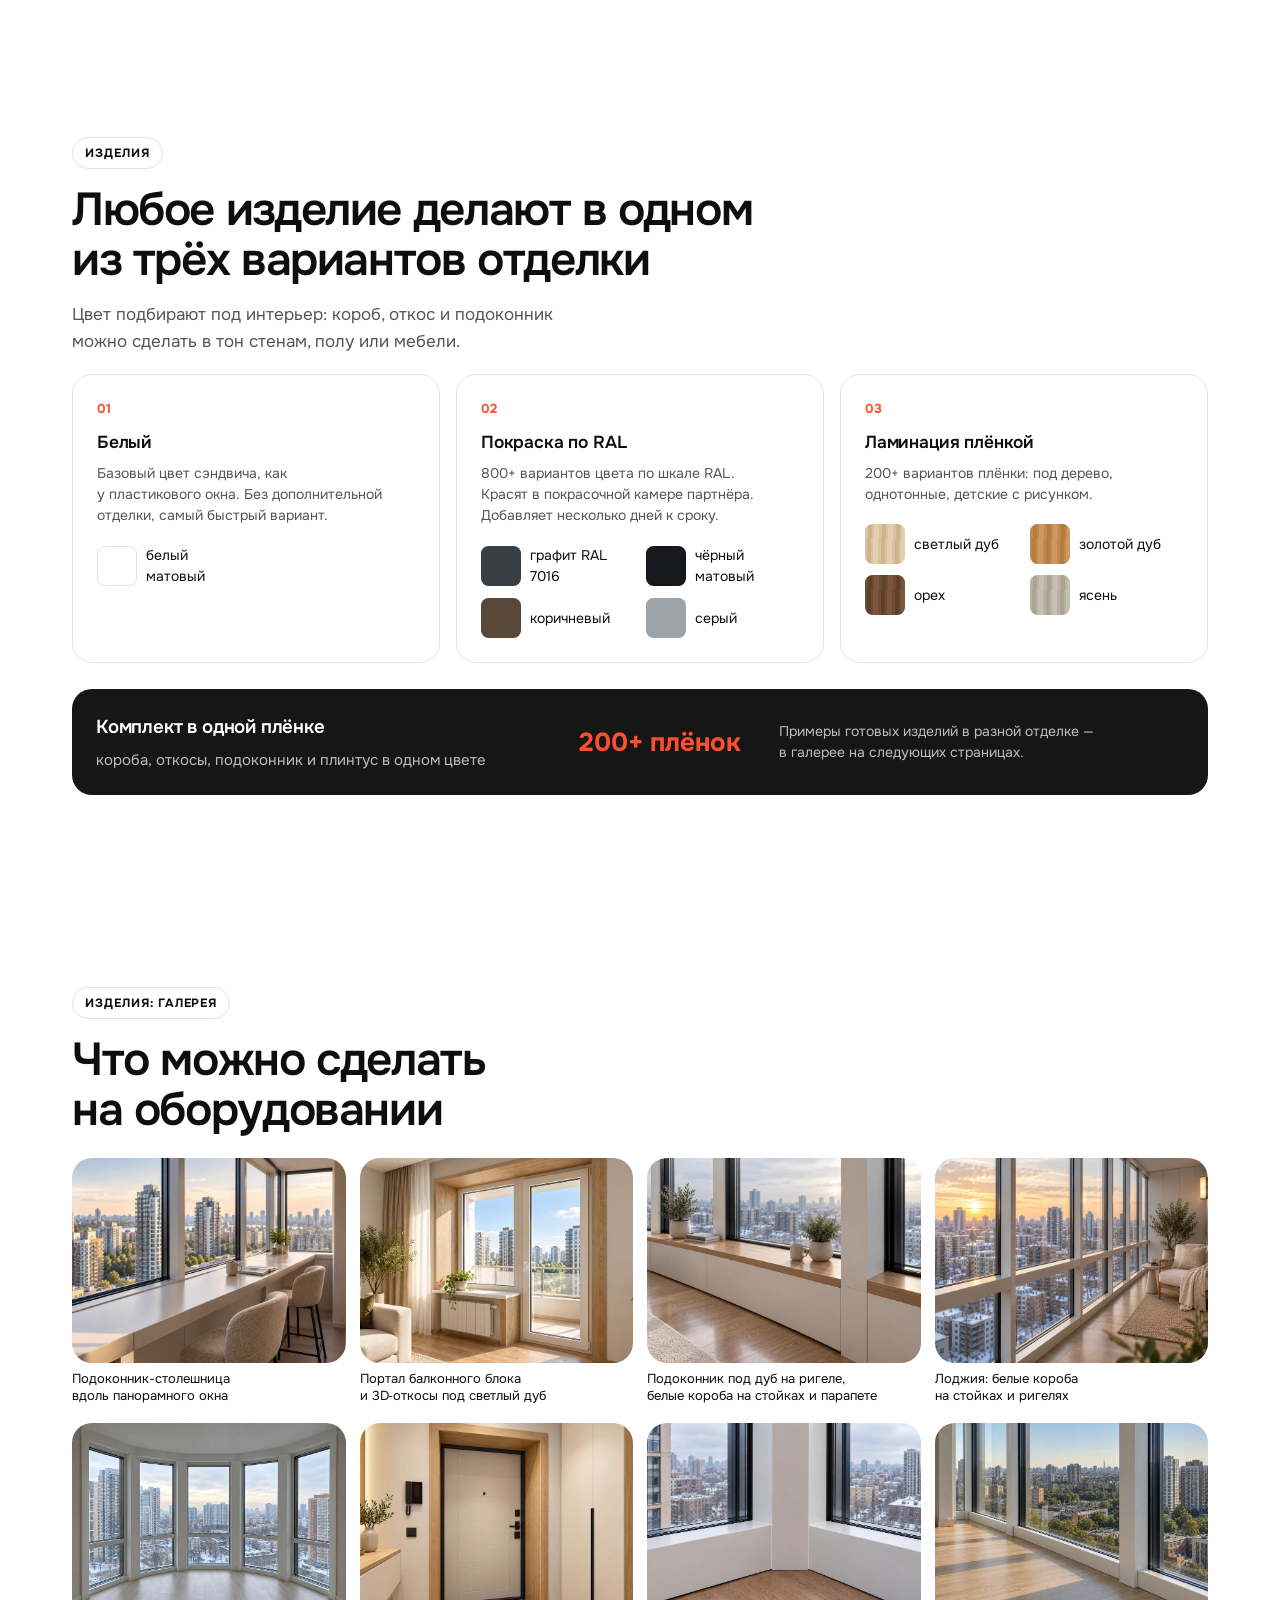
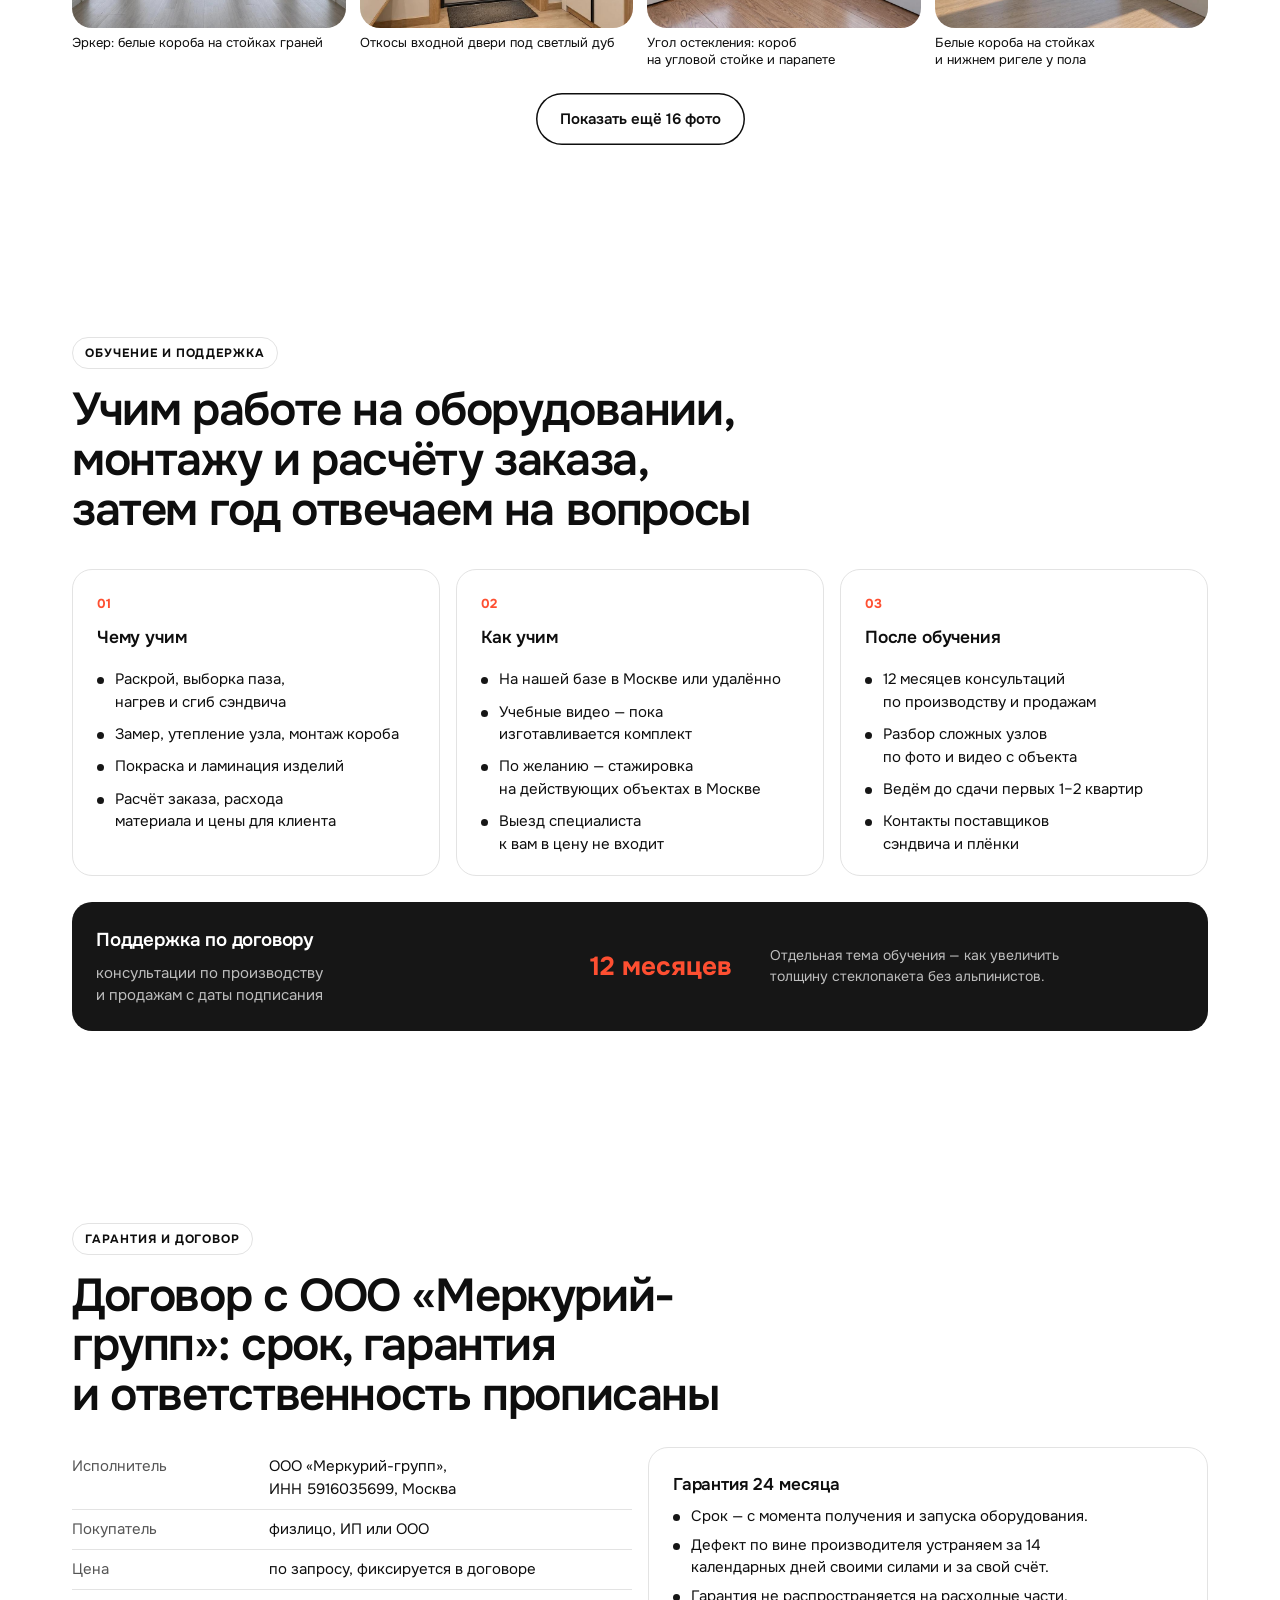
==== commit 921010ee: "Лендинг: новая подпись к фото города, без затемнения и теней, убраны метки «иллюстрация» Co-Authored" ====
--- a/materials/landing/index.html
+++ b/materials/landing/index.html
@@ -223,7 +223,7 @@
 
 /* ===== Утеплит DS 3.0 ===== */
 :root{--u-bg:#FFFFFF;--u-card:#FFFFFF;--u-peach:#FFFFFF;--u-forest:#161616;--u-forest-2:#2E2E2E;--u-ink:#0E0E0E;--u-muted:#555555;--u-on-forest:#FFFFFF;--u-on-forest-muted:#BDBDBD;--u-action:#FE4F31;--u-action-hover:#E23C1F;--u-sun:#FE4F31;--u-line:#E3E3E3;--u-line-dark:#2E2E2E;--u-focus:#8F8F8F;
---u-fs-display:clamp(32px,3.5vw,45px);--u-fs-h2:clamp(30px,4vw,46px);--u-r-field:14px;--u-r-card:20px;--u-r-big:28px;--u-shadow-soft:0 1px 2px rgba(14,14,14,.04),0 10px 30px rgba(14,14,14,.06);--u-shadow-float:0 8px 24px rgba(14,14,14,.12);--u-gutter:16px;--u-section:64px;--u-inset:20px;
+--u-fs-display:clamp(32px,3.5vw,45px);--u-fs-h2:clamp(30px,4vw,46px);--u-r-field:14px;--u-r-card:20px;--u-r-big:28px;--u-shadow-soft:0 1px 2px rgba(14,14,14,.04),0 10px 30px rgba(14,14,14,.06);--u-shadow-float:none;--u-gutter:16px;--u-section:64px;--u-inset:20px;
 --or:var(--u-action);--dark:var(--u-forest);--accent:var(--u-forest);--ink:var(--u-ink);--muted:var(--u-muted);--line:var(--u-line)}
 @media(min-width:768px){:root{--u-gutter:32px;--u-inset:24px}}@media(min-width:1024px){:root{--u-section:96px}}
 body{background:var(--u-bg);color:var(--u-ink);font-size:15px}
@@ -272,7 +272,7 @@
 .u-lead{font-size:17px;line-height:1.6;color:var(--u-muted);max-width:52ch;margin-top:20px}
 .u-btns{display:flex;gap:12px;flex-wrap:wrap;margin-top:32px}
 .u-hpic{position:relative;border-radius:var(--u-r-big);aspect-ratio:4/5;max-height:680px}
-.u-hpic img{width:100%;height:100%;object-fit:cover;object-position:50% 60%;border-radius:var(--u-r-big);display:block}
+.u-hpic img{box-shadow:none;width:100%;height:100%;object-fit:cover;object-position:50% 60%;border-radius:var(--u-r-big);display:block}
 .u-fl{position:absolute;background:#fff;border-radius:var(--u-r-field);padding:12px 16px;box-shadow:var(--u-shadow-float);font-size:13px;color:var(--u-muted);line-height:1.3}
 .u-fl b{display:block;color:var(--u-ink);font-size:17px;font-weight:600}
 .u-fl1{left:-12px;top:12%;background:var(--u-action);color:#FFE3DD}.u-fl1 b{color:#fff;font-size:20px}
@@ -280,13 +280,13 @@
 .u-fl3{left:-12px;bottom:10%;background:var(--u-forest);color:var(--u-on-forest-muted)}.u-fl3 b{color:#fff}
 .u-city{position:relative;margin-top:40px;border-radius:var(--u-r-big);overflow:hidden;min-height:520px;display:flex;flex-direction:column;justify-content:space-between}
 .u-city>img{position:absolute;inset:0;width:100%;height:100%;object-fit:cover;object-position:50% 45%;display:block}
-.u-city::after{content:"";position:absolute;inset:0;background:linear-gradient(rgba(14,14,14,.55),rgba(14,14,14,0) 38%,rgba(14,14,14,0) 55%,rgba(14,14,14,.35))}
-.u-cityt{position:relative;z-index:1;padding:26px 28px 0;color:#fff;font-size:24px;font-weight:600;letter-spacing:-.01em;line-height:1.2;max-width:36ch;text-wrap:balance}
+.u-city::after{display:none;content:"";position:absolute;inset:0;background:linear-gradient(rgba(14,14,14,.55),rgba(14,14,14,0) 38%,rgba(14,14,14,0) 55%,rgba(14,14,14,.35))}
+.u-cityt{position:relative;z-index:1;padding:26px 28px 0;color:var(--u-ink);font-size:24px;font-weight:600;letter-spacing:-.01em;line-height:1.2;max-width:36ch;text-wrap:balance}
 .u-city .u-panel p{display:none}.u-city .u-panel{padding:20px 22px}.u-city .u-panel h3{font-size:18px}
 .u-city .u-panel{position:relative;z-index:1;margin:0 20px 20px;background:rgba(255,255,255,.96);backdrop-filter:blur(6px)}
 .u-city .u-ill{z-index:1;top:16px;bottom:auto}
 @media(max-width:860px){.u-city{min-height:0;display:block}.u-city>img{position:relative;aspect-ratio:4/3;height:auto}.u-city::after{bottom:auto;height:0}
-.u-cityt{position:absolute;top:0;left:0;padding:16px 110px 16px 16px;font-size:17px}.u-city .u-panel{margin:-28px 10px 10px;border-radius:22px}.u-city{background:var(--u-forest)}}
+.u-cityt{position:static;padding:0 0 12px;font-size:20px;order:-1}.u-city .u-panel{margin:-28px 10px 10px;border-radius:22px}.u-city{background:#fff;border-radius:0;overflow:visible;display:flex!important;flex-direction:column}.u-city>img{border-radius:var(--u-r-big)}.u-city .u-panel{margin:12px 0 0;border:1px solid var(--u-line)}}
 .u-ill{position:absolute;right:14px;bottom:12px;font-size:11px;color:#fff;background:rgba(14,14,14,.45);padding:2px 8px;border-radius:999px}
 /* form panel (DS «панель проверки города») */
 .lform{border-radius:var(--u-r-big);box-shadow:var(--u-shadow-soft)!important;padding:24px}
@@ -352,10 +352,10 @@
       <div class="u-fl u-fl1"><b>0 ₽</b>роялти и паушальный взнос</div>
       <div class="u-fl u-fl2"><b>20 рабочих дней</b>изготовление по договору</div>
       <div class="u-fl u-fl3"><b>24 месяца</b>гарантия на оборудование</div>
-      <span class="u-ill">иллюстрация</span>
-    </div>
-  </div>
-  <div class="u-wrap"><div class="u-city"><img src="img/city_wide.jpg" alt="Новостройки с панорамным остеклением"><div class="u-cityt">Новостройки с холодным панорамным остеклением — в каждом крупном городе</div><span class="u-ill">иллюстрация</span>
+      
+    </div>
+  </div>
+  <div class="u-wrap"><div class="u-city"><img src="img/city_wide.jpg" alt="Новостройки с панорамным остеклением"><div class="u-cityt">В новостройках с холодным панорамным остеклением живут ваши клиенты</div>
     <form class="lform u-panel" id="form-top" data-place="первый экран">
   <div class="fields">
     <h3>Обсудить запуск в вашем городе</h3><p>Перезвоним, разберём город и ответим на вопросы по оборудованию.</p>
@@ -382,7 +382,7 @@
         <ul class="tight"><li>Заменить фасад — дорого, часто нельзя без согласования</li><li>Второй ряд окон съедает площадь и вид</li><li>Подручные материалы — громоздко, видны стыки</li></ul>
         <p class="small" style="margin-top:2mm"><b>Решение:</b> утеплить стойки и закрыть бесшовными коробами по размеру, не меняя фасад.</p></div>
     </div>
-    <div class="hero" style="margin:0"><img src="img/city.jpg"><span>Иллюстрация</span></div>
+    <div class="hero" style="margin:0"><img src="img/city.jpg"></div>
   </div>
   <div class="facts f4"><div><div class="fv">150–⁠500 тыс. ₽</div><div class="fl">чек за один заказ</div></div><div><div class="fv">2–⁠4 дня</div><div class="fl">работа на объекте</div></div><div><div class="fv">100–⁠200 тыс. ₽</div><div class="fl">остаток после прямых расходов</div></div><div><div class="fv">3–⁠4 заказа</div><div class="fl">вместо 20 по 10–⁠15 тыс. ₽</div></div></div>
 </section>
@@ -610,7 +610,6 @@
   <span class="u-eye">Изделия: галерея</span>
   <h2>Что можно сделать на оборудовании</h2>
   <div class="galgrid" id="gal"><figure class="gal"><img src="img/g01.jpg"><figcaption>Подоконник-столешница вдоль панорамного окна</figcaption></figure><figure class="gal"><img src="img/g02.jpg"><figcaption>Портал балконного блока и 3D‑откосы под светлый дуб</figcaption></figure><figure class="gal"><img src="img/g03.jpg"><figcaption>Подоконник под дуб на ригеле, белые короба на стойках и парапете</figcaption></figure><figure class="gal"><img src="img/g04.jpg"><figcaption>Лоджия: белые короба на стойках и ригелях</figcaption></figure><figure class="gal"><img src="img/g05.jpg"><figcaption>Эркер: белые короба на стойках граней</figcaption></figure><figure class="gal"><img src="img/g06.jpg"><figcaption>Откосы входной двери под светлый дуб</figcaption></figure><figure class="gal"><img src="img/g07.jpg"><figcaption>Угол остекления: короб на угловой стойке и парапете</figcaption></figure><figure class="gal"><img src="img/g08.jpg"><figcaption>Белые короба на стойках и нижнем ригеле у пола</figcaption></figure><figure class="gal"><img loading="lazy" data-src="img/g09.jpg"><figcaption>Лоджия: белые короба на стойках и ригеле</figcaption></figure><figure class="gal"><img loading="lazy" data-src="img/g10.jpg"><figcaption>Белые 3D‑откосы входной двери</figcaption></figure><figure class="gal"><img loading="lazy" data-src="img/g11.jpg"><figcaption>Подоконник с боковинами вокруг радиатора, под дуб</figcaption></figure><figure class="gal"><img loading="lazy" data-src="img/g12.jpg"><figcaption>Обрамление ниши под телевизор под орех</figcaption></figure><figure class="gal"><img loading="lazy" data-src="img/g13.jpg"><figcaption>Откосы, порог и плинтус балконной двери под дуб</figcaption></figure><figure class="gal"><img loading="lazy" data-src="img/g14.jpg"><figcaption>Графитовые короба на стойках и ригелях</figcaption></figure><figure class="gal"><img loading="lazy" data-src="img/g15.jpg"><figcaption>Обшивка квадратной колонны, белый</figcaption></figure><figure class="gal"><img loading="lazy" data-src="img/g16.jpg"><figcaption>Круглая колонна, обшитая гранями, графит</figcaption></figure><figure class="gal"><img loading="lazy" data-src="img/g17.jpg"><figcaption>Портал проёма без двери под светлый дуб</figcaption></figure><figure class="gal"><img loading="lazy" data-src="img/g18.jpg"><figcaption>Реечная стена из П‑профилей под дуб</figcaption></figure><figure class="gal"><img loading="lazy" data-src="img/g19.jpg"><figcaption>Портал выхода на лоджию под дуб</figcaption></figure><figure class="gal"><img loading="lazy" data-src="img/g20.jpg"><figcaption>Короб на стояки в санузле с лючком</figcaption></figure><figure class="gal"><img loading="lazy" data-src="img/g21.jpg"><figcaption>Фитнес-зал: колонны под дерево, белые короба на стойках</figcaption></figure><figure class="gal"><img loading="lazy" data-src="img/g22.jpg"><figcaption>Рама для карты под светлый дуб</figcaption></figure><figure class="gal"><img loading="lazy" data-src="img/g23.jpg"><figcaption>Рама для большого зеркала под дуб</figcaption></figure><figure class="gal"><img loading="lazy" data-src="img/g24.jpg"><figcaption>Фальшбалки под светлый дуб</figcaption></figure></div><div class="galmore"><button type="button" class="u-btn u-out" id="galbtn">Показать ещё 16 фото</button></div>
-  <p class="small muted" style="margin-top:auto;margin-bottom:6mm">Иллюстрации. Показывают, как выглядят изделия из сэндвича 10 мм в интерьере.</p>
 </section>
 
 <section data-t="u-tbg" id="s12" class="page">
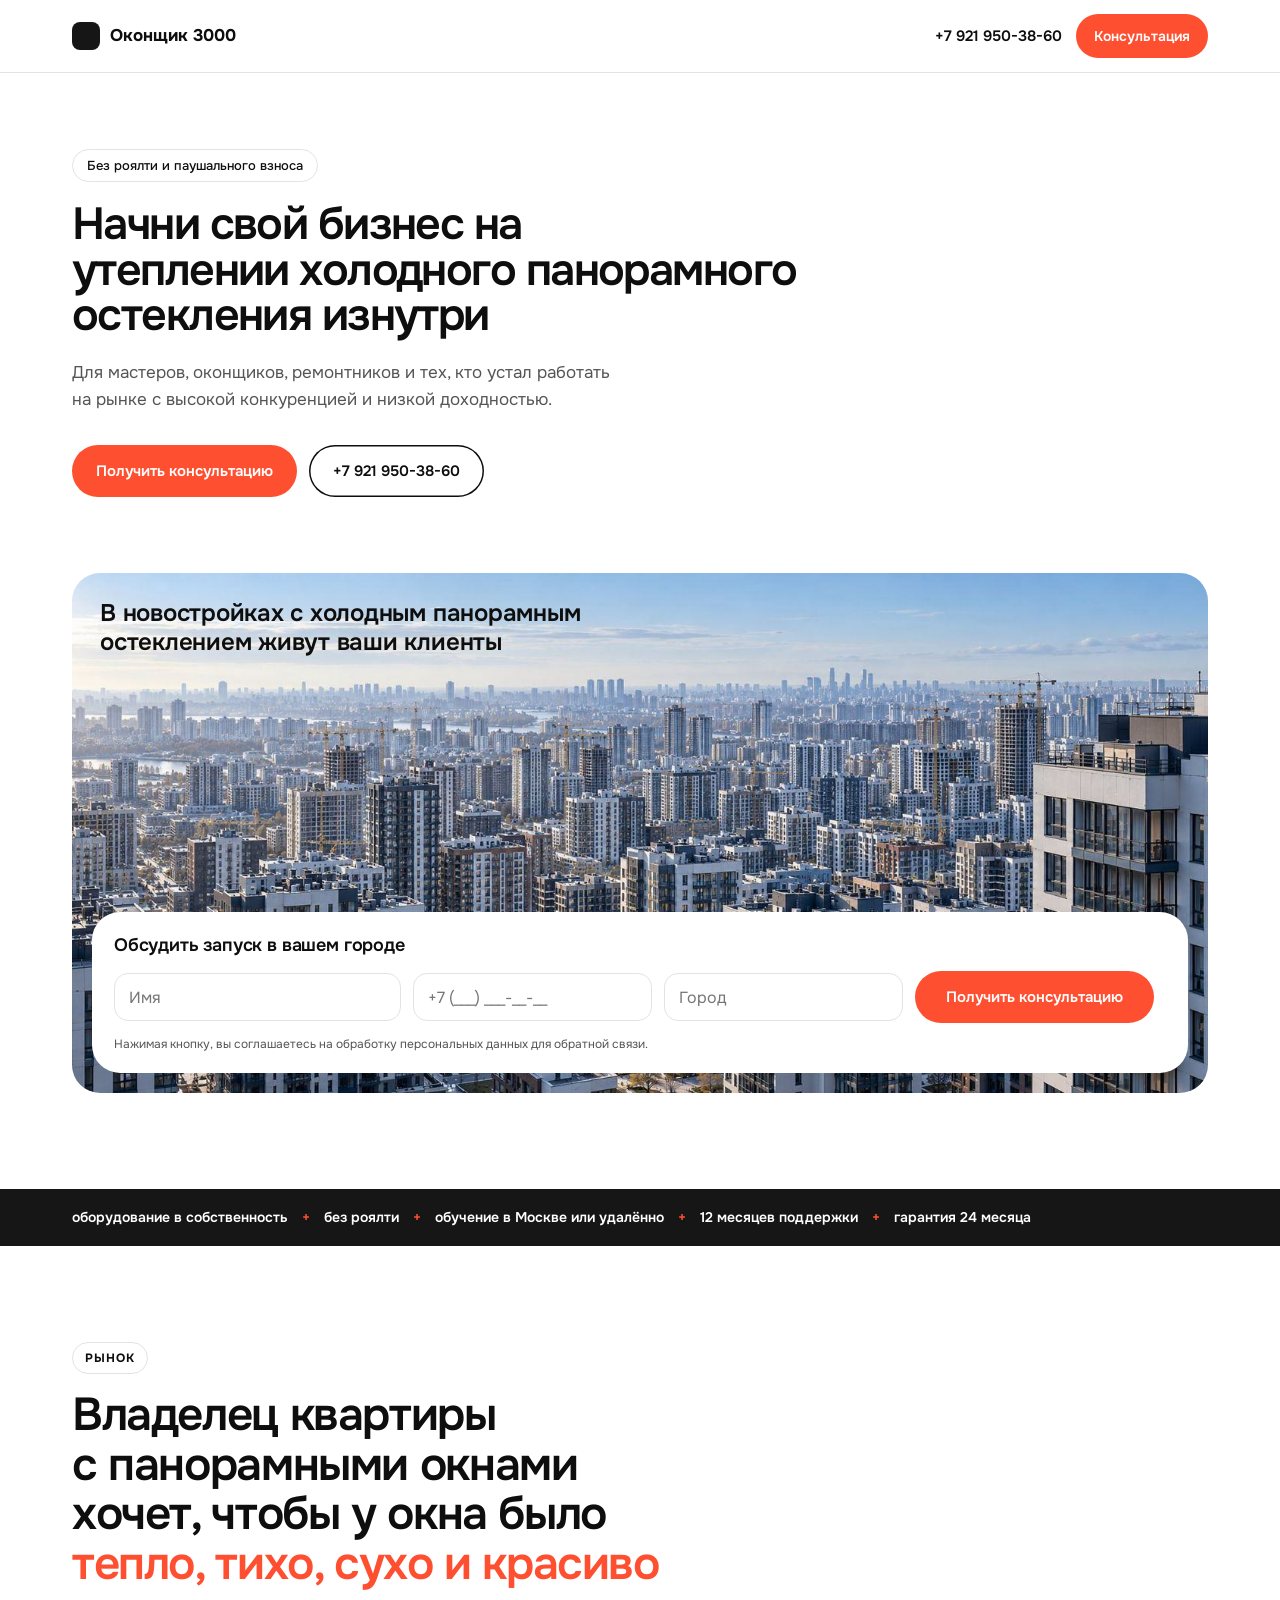
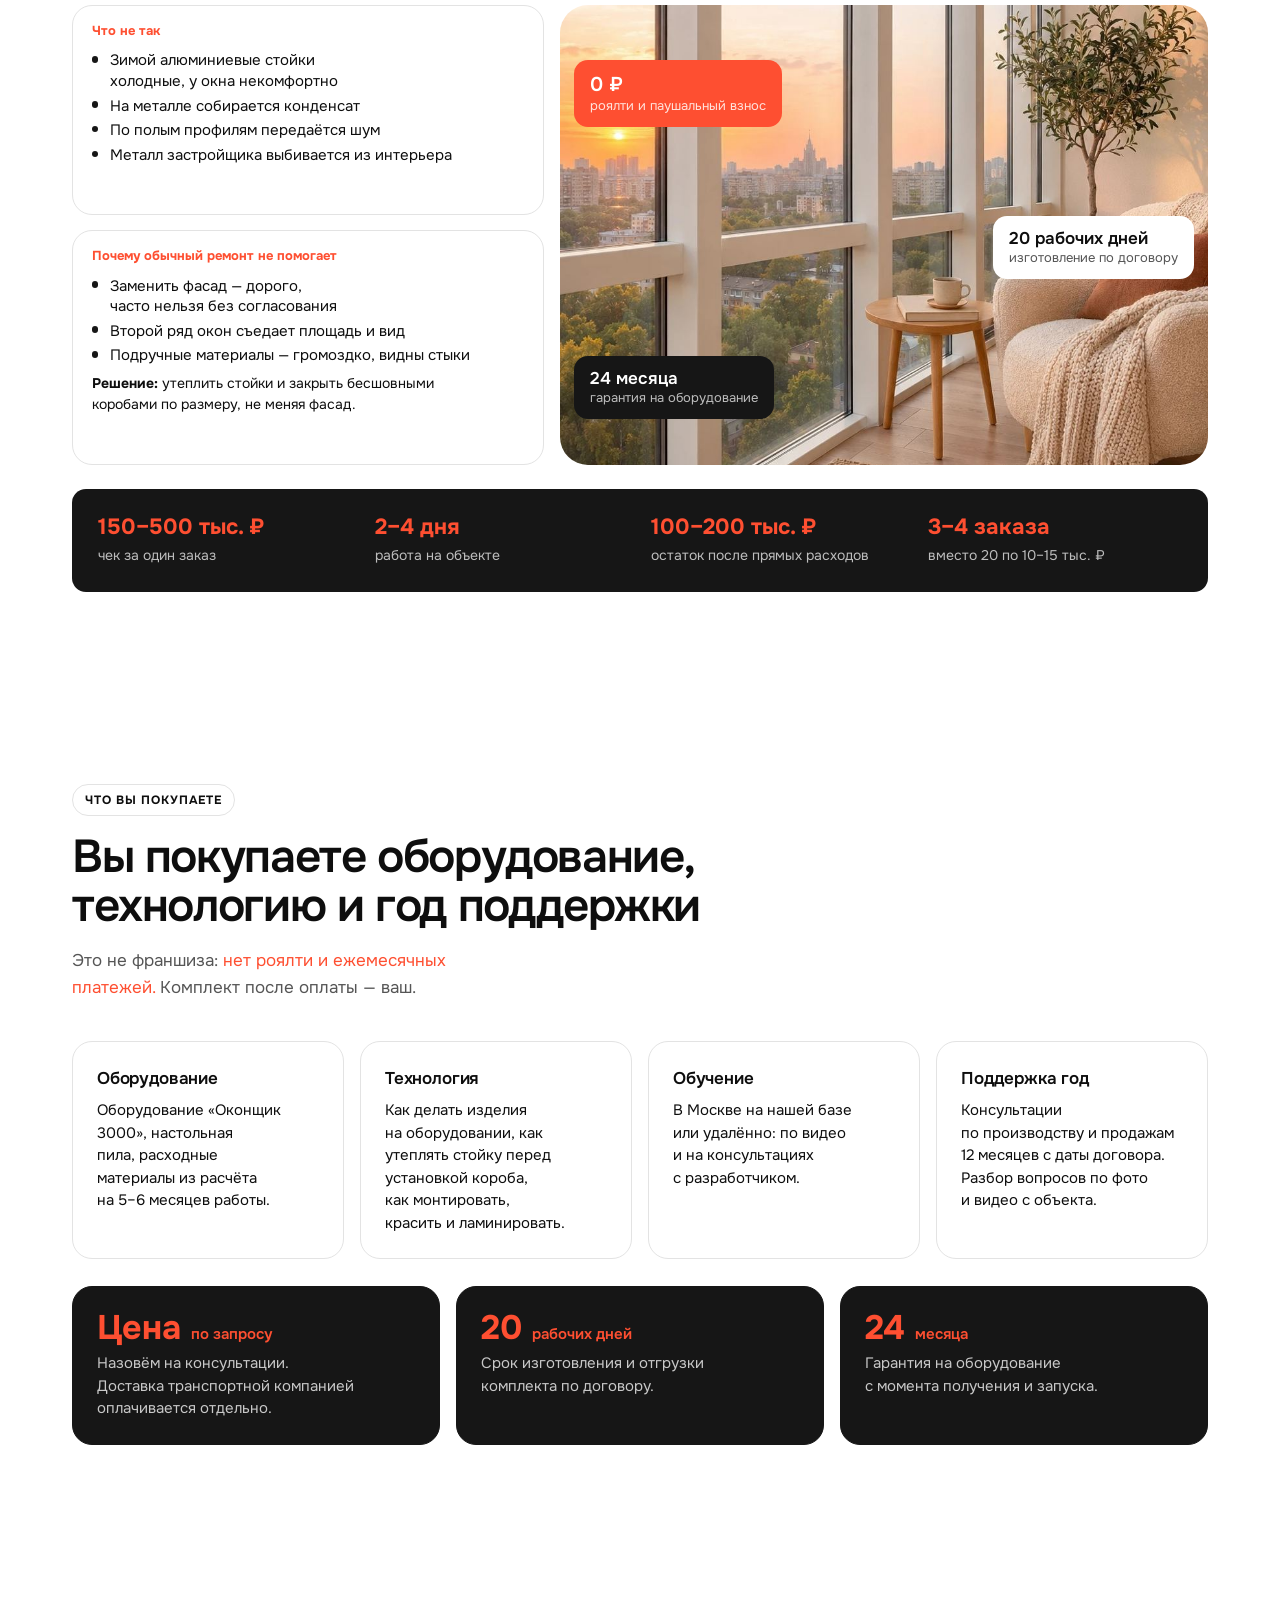
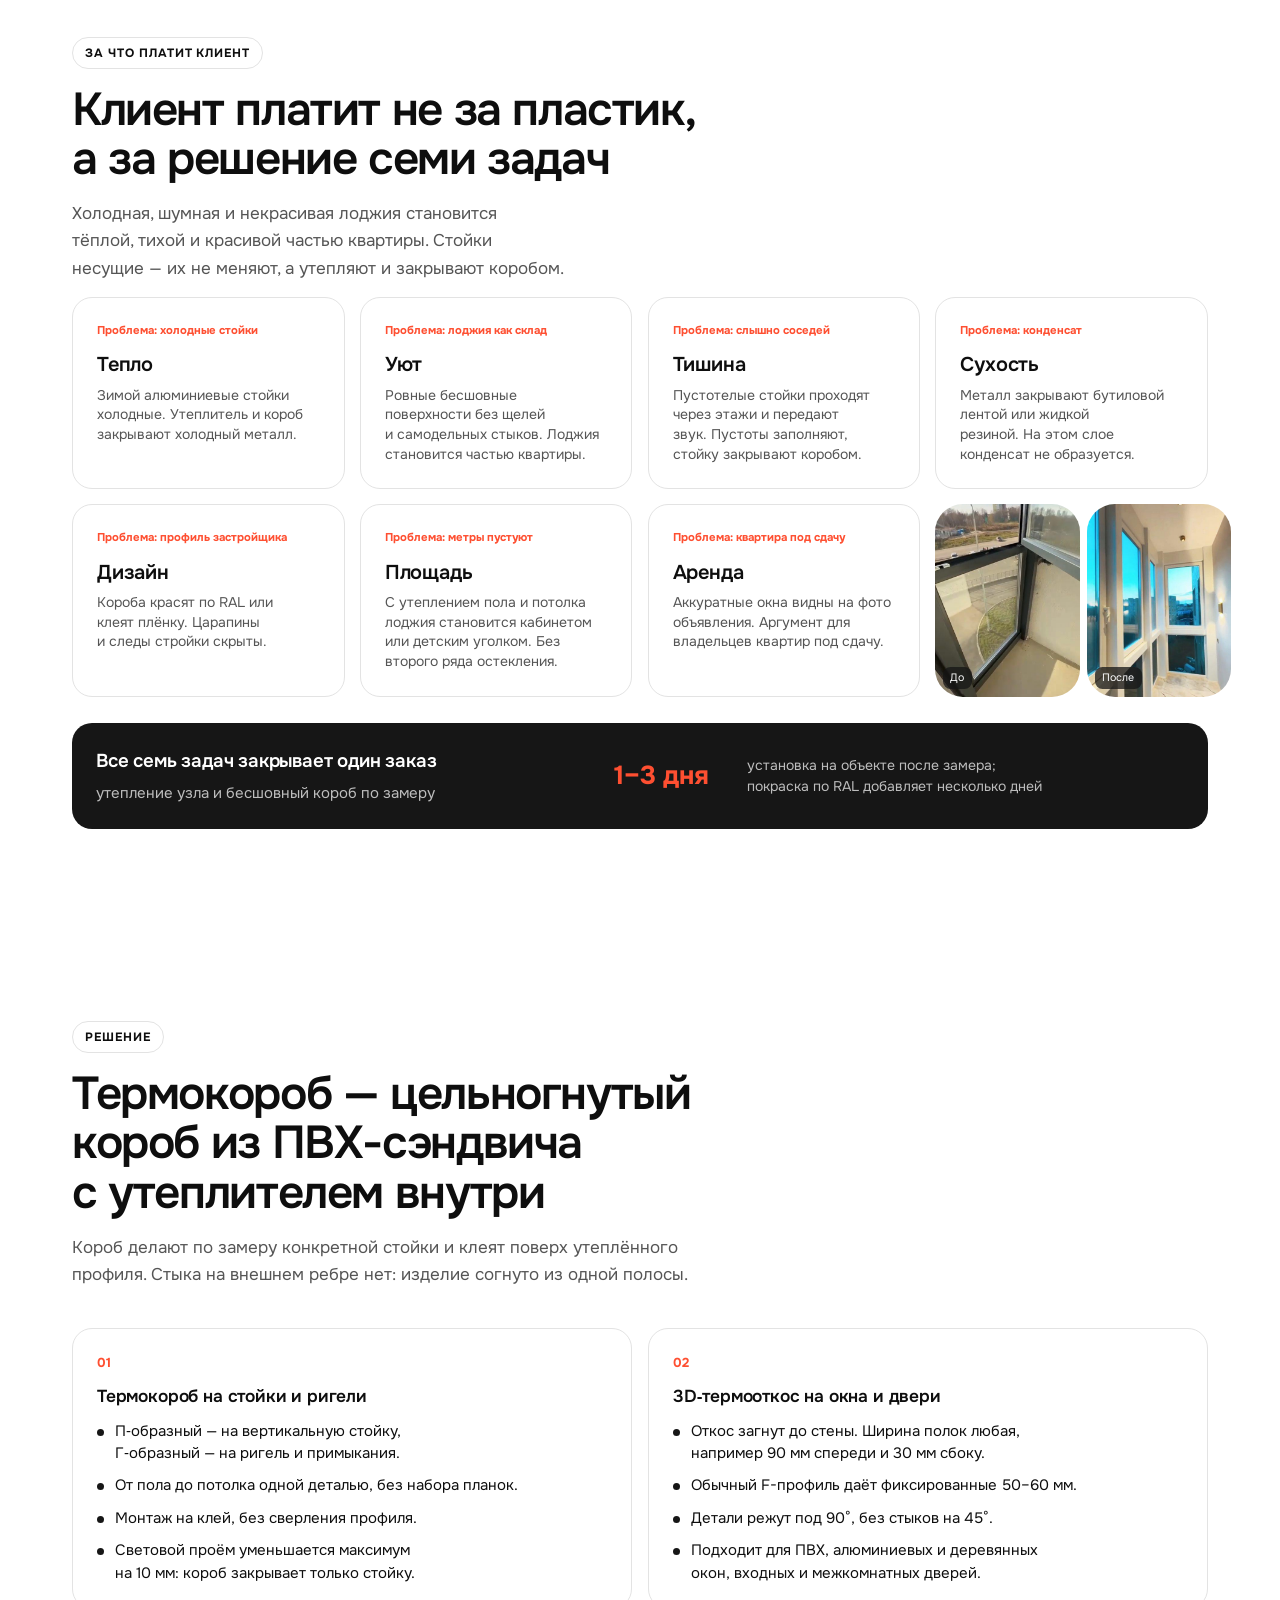
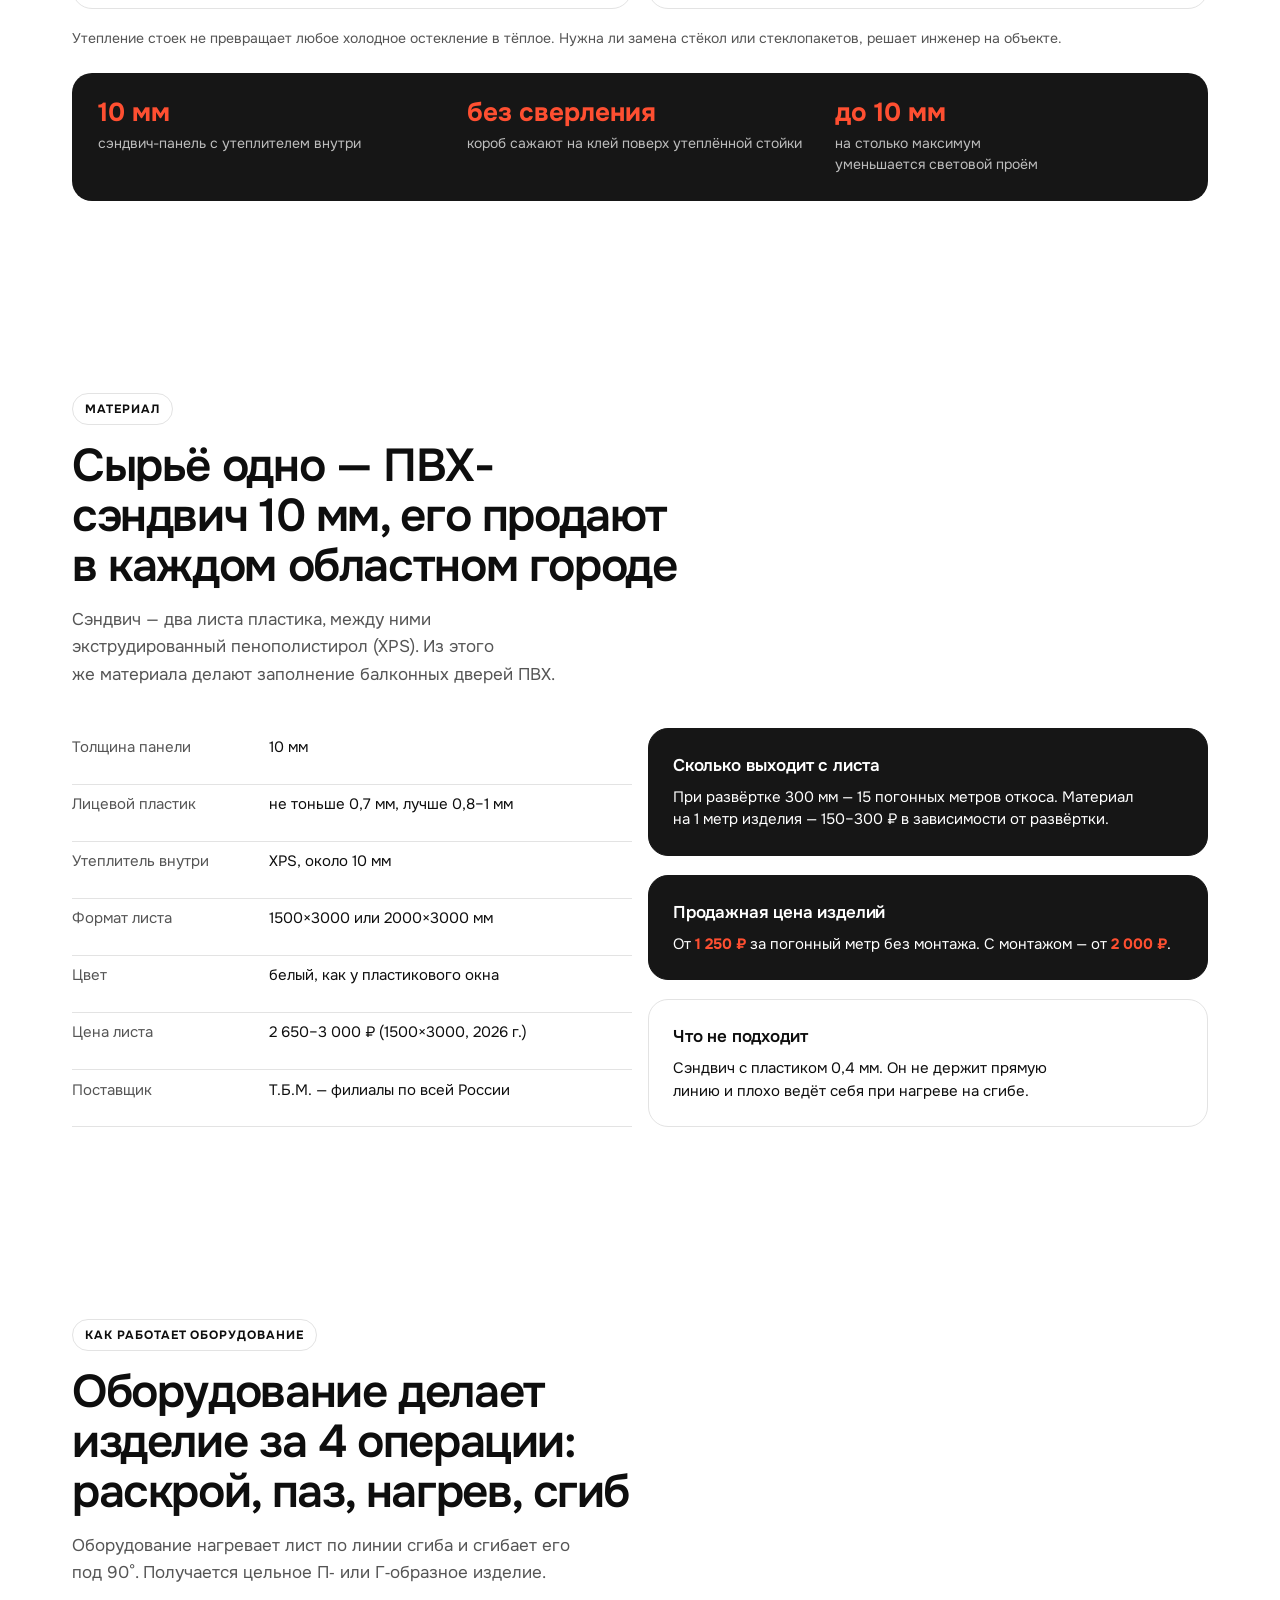
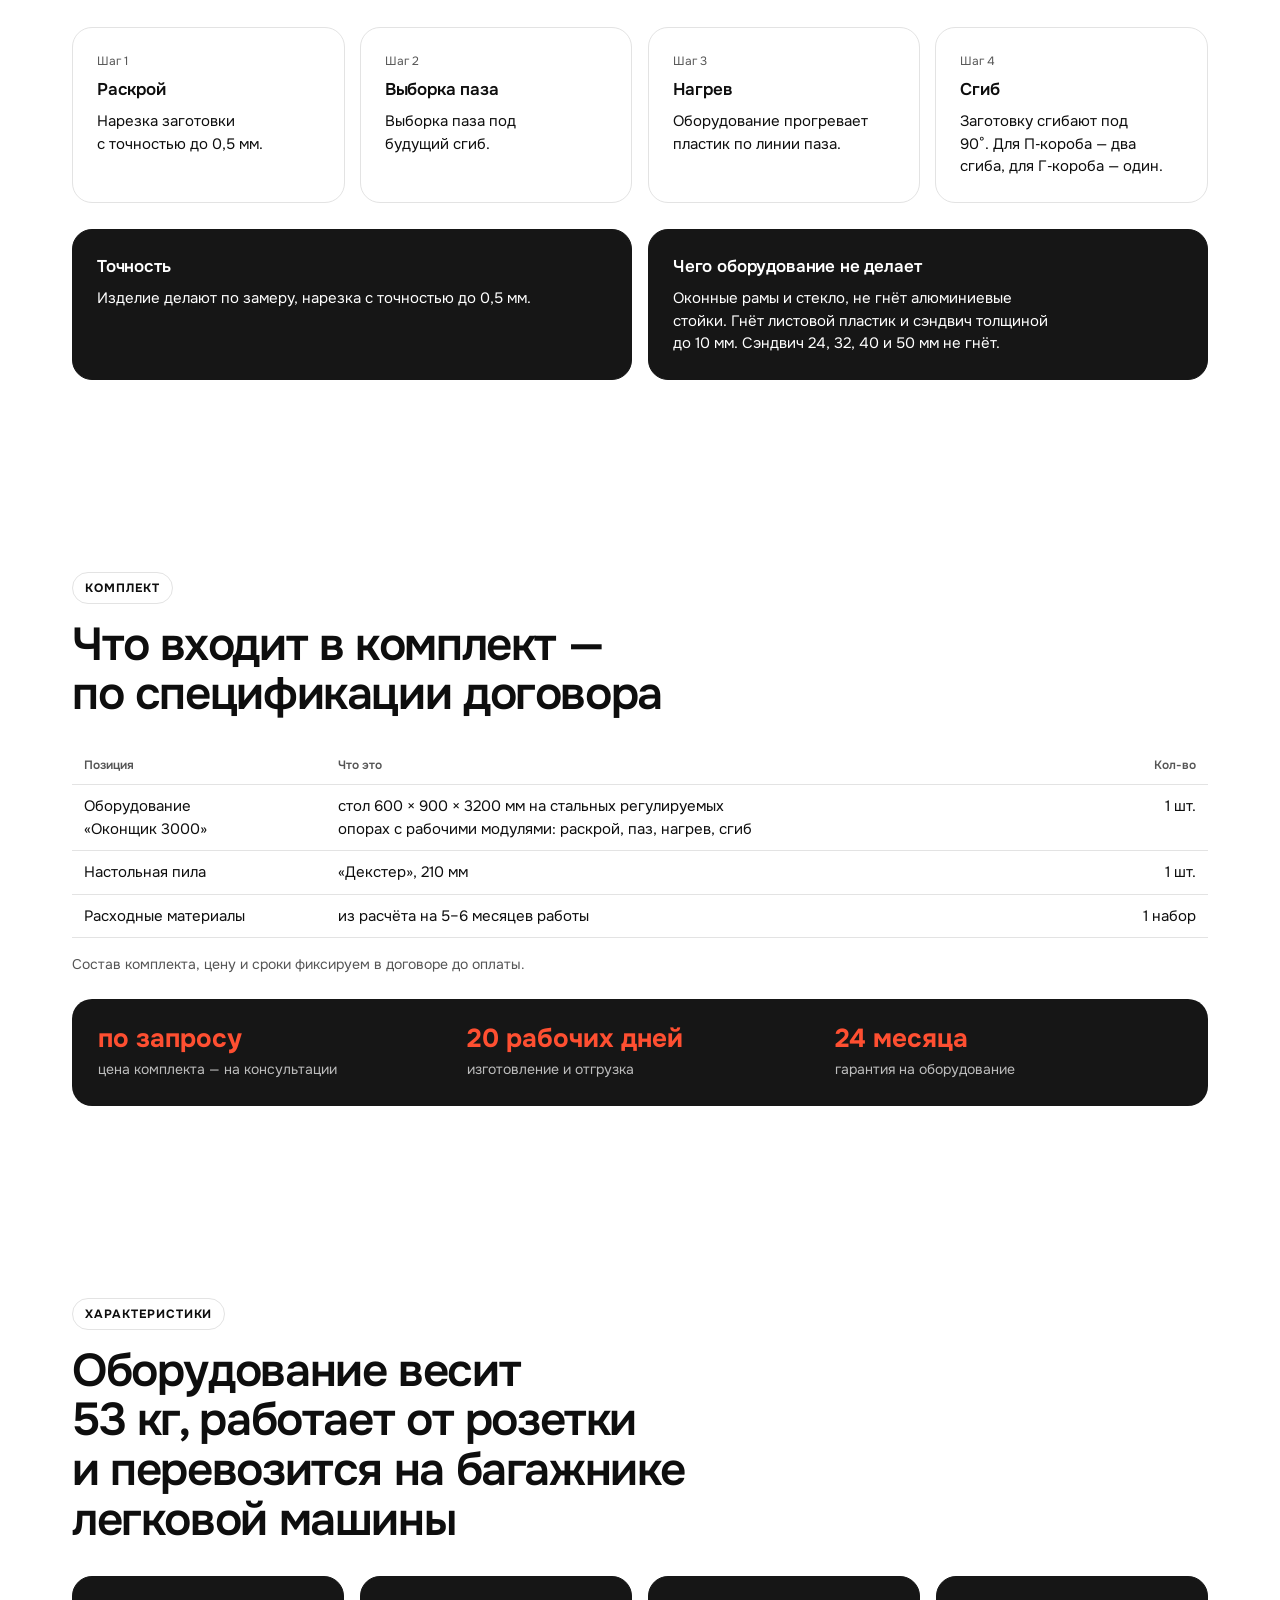
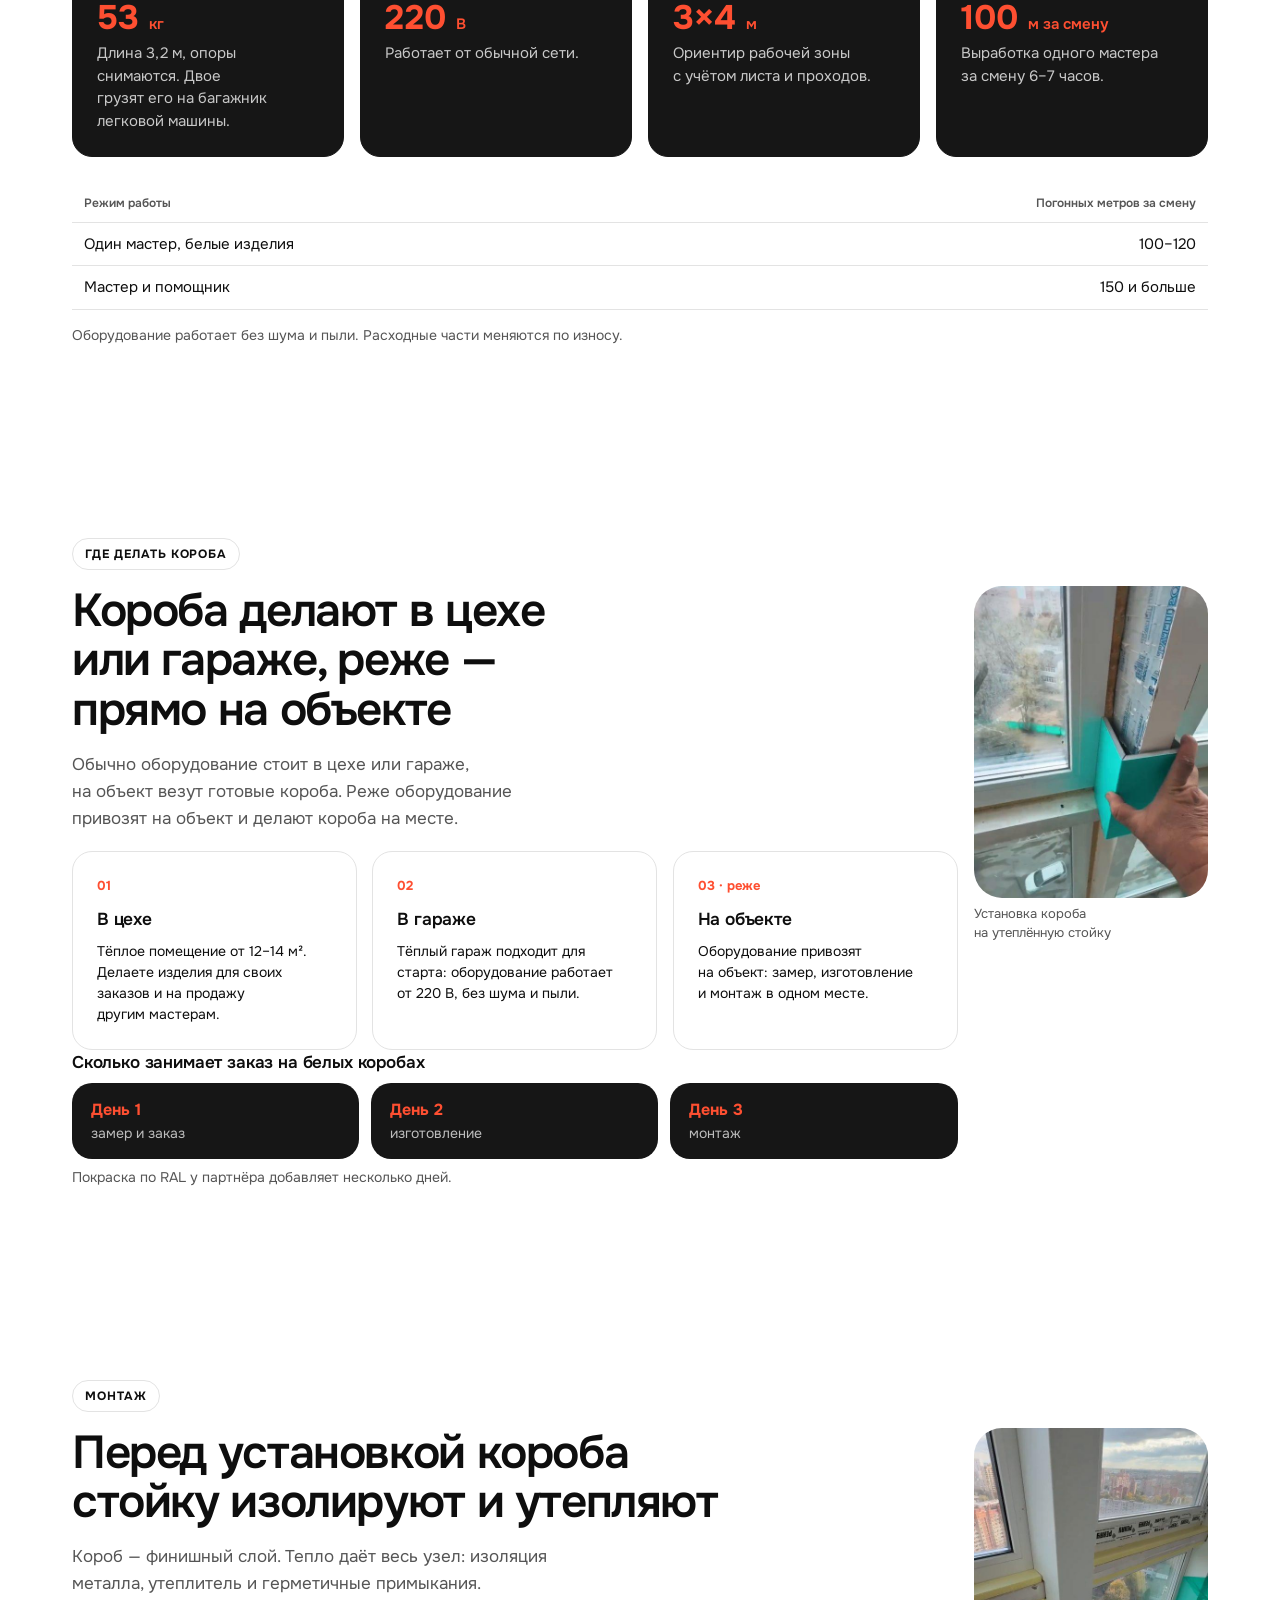
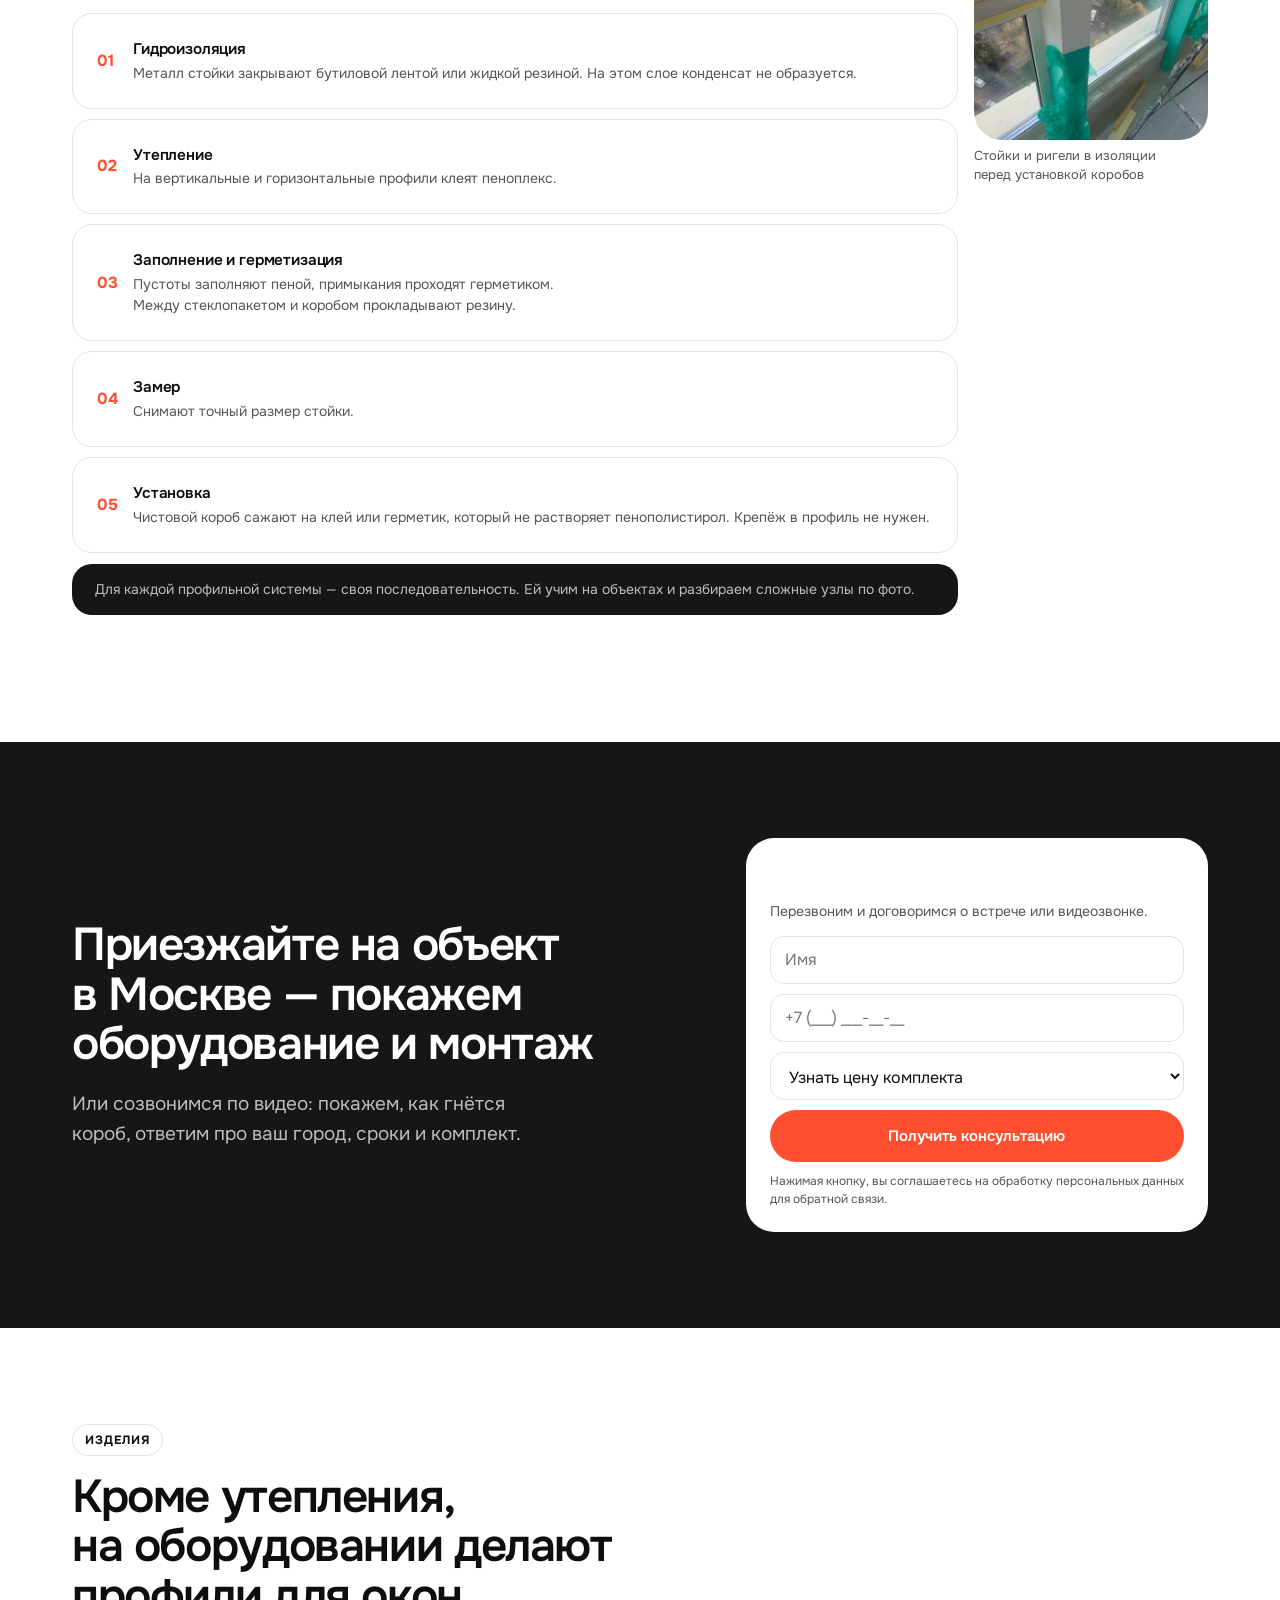
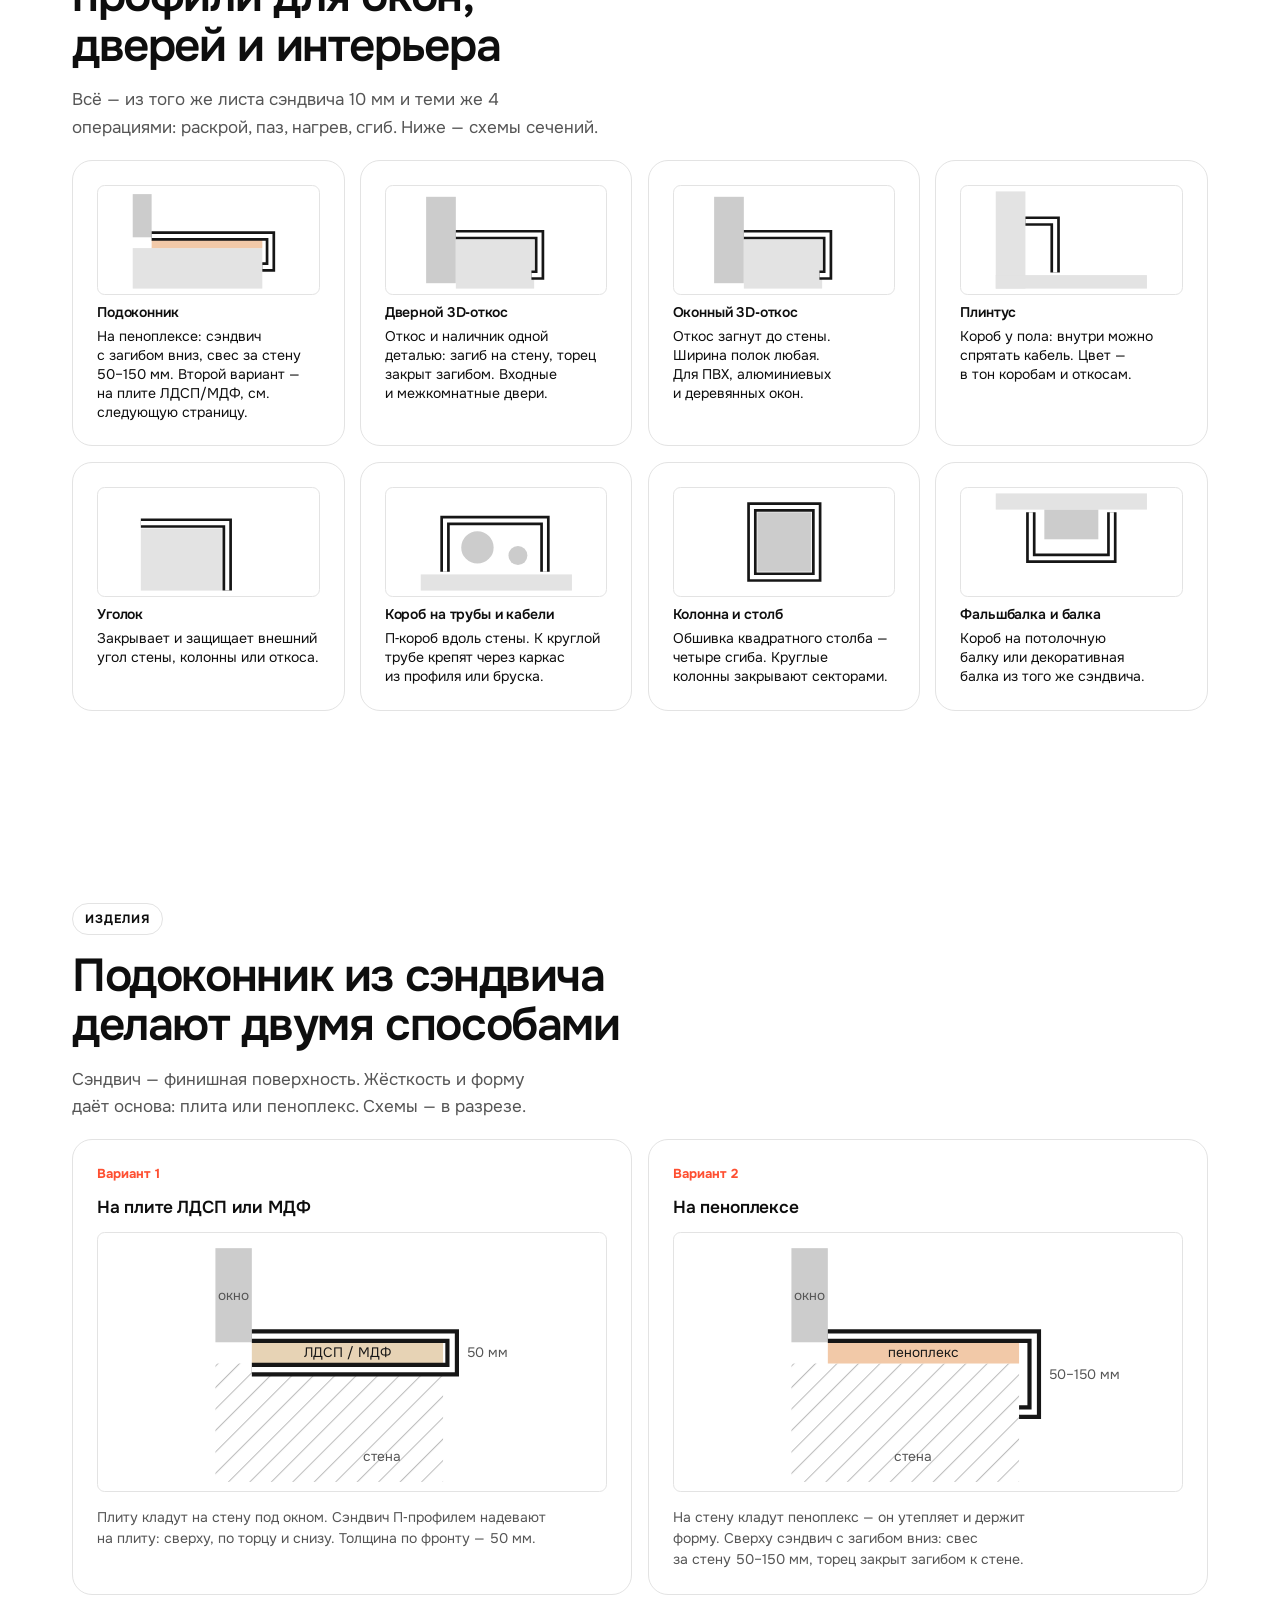
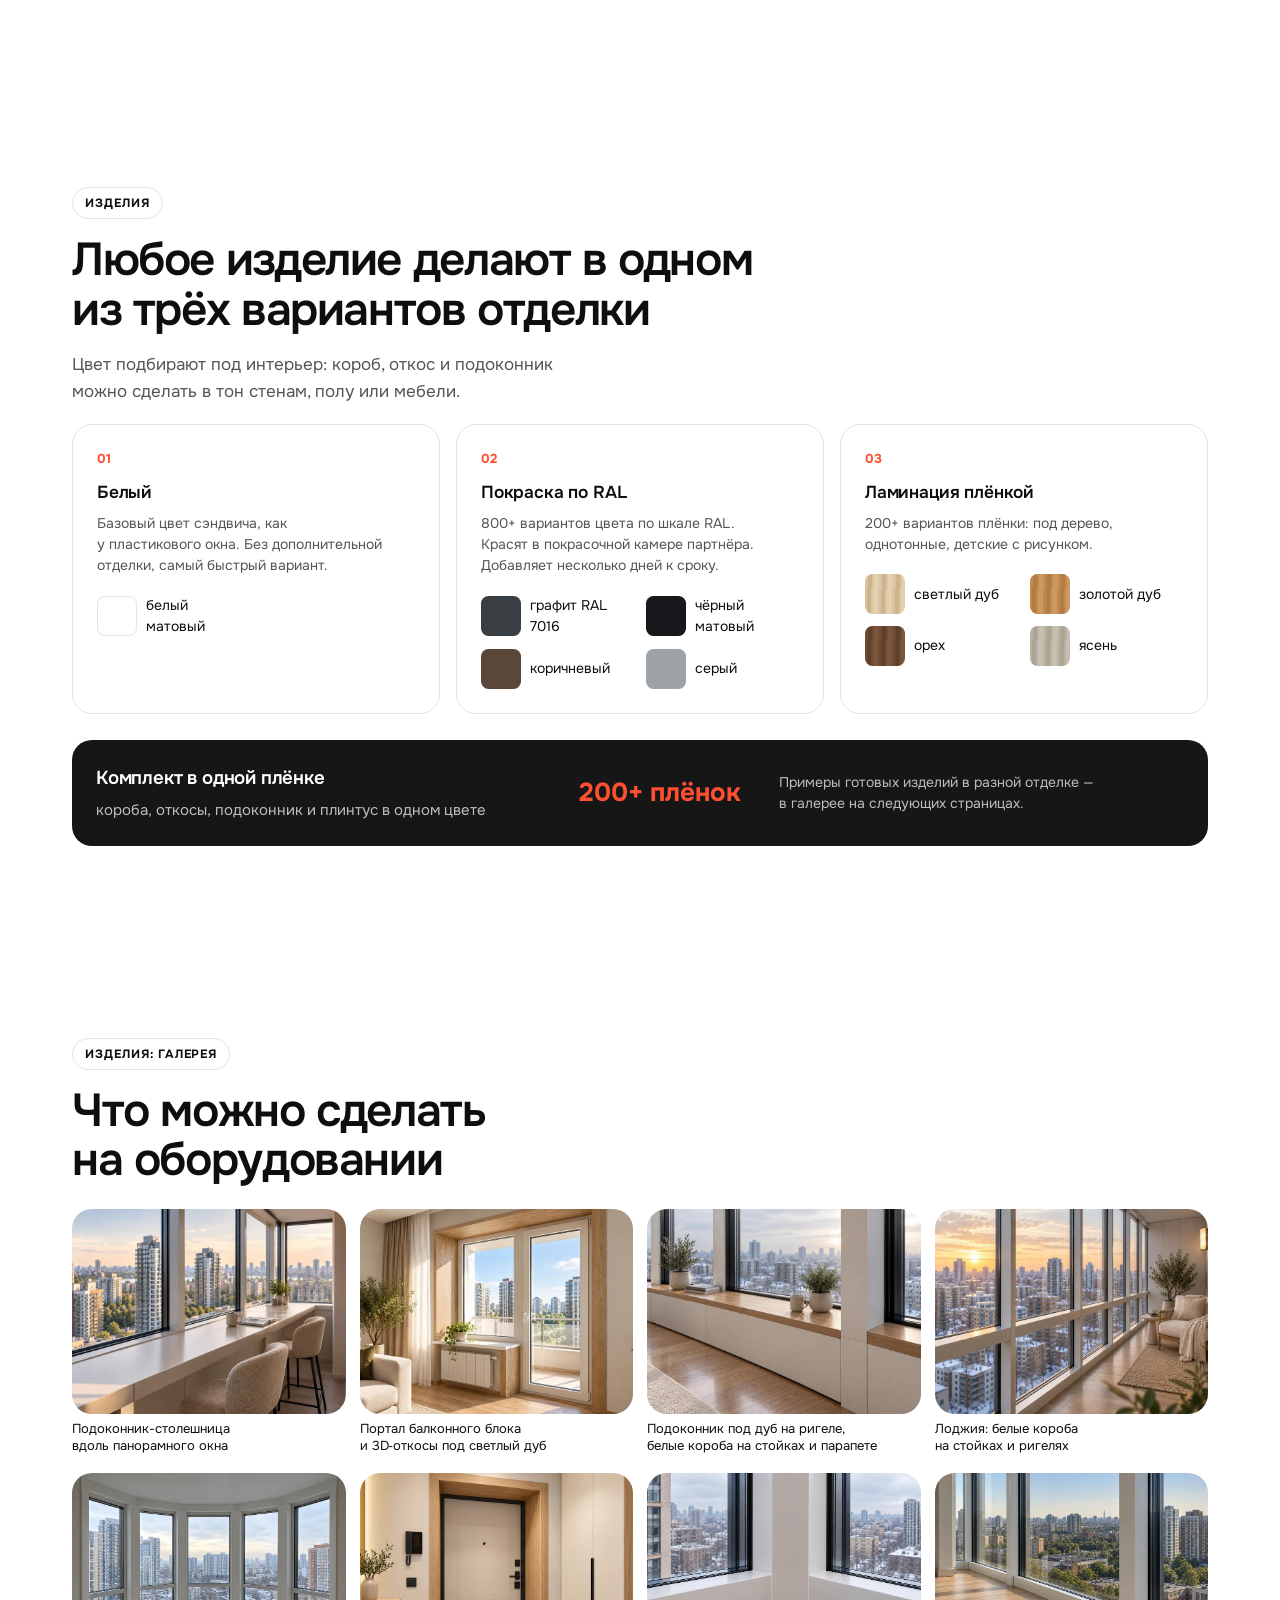
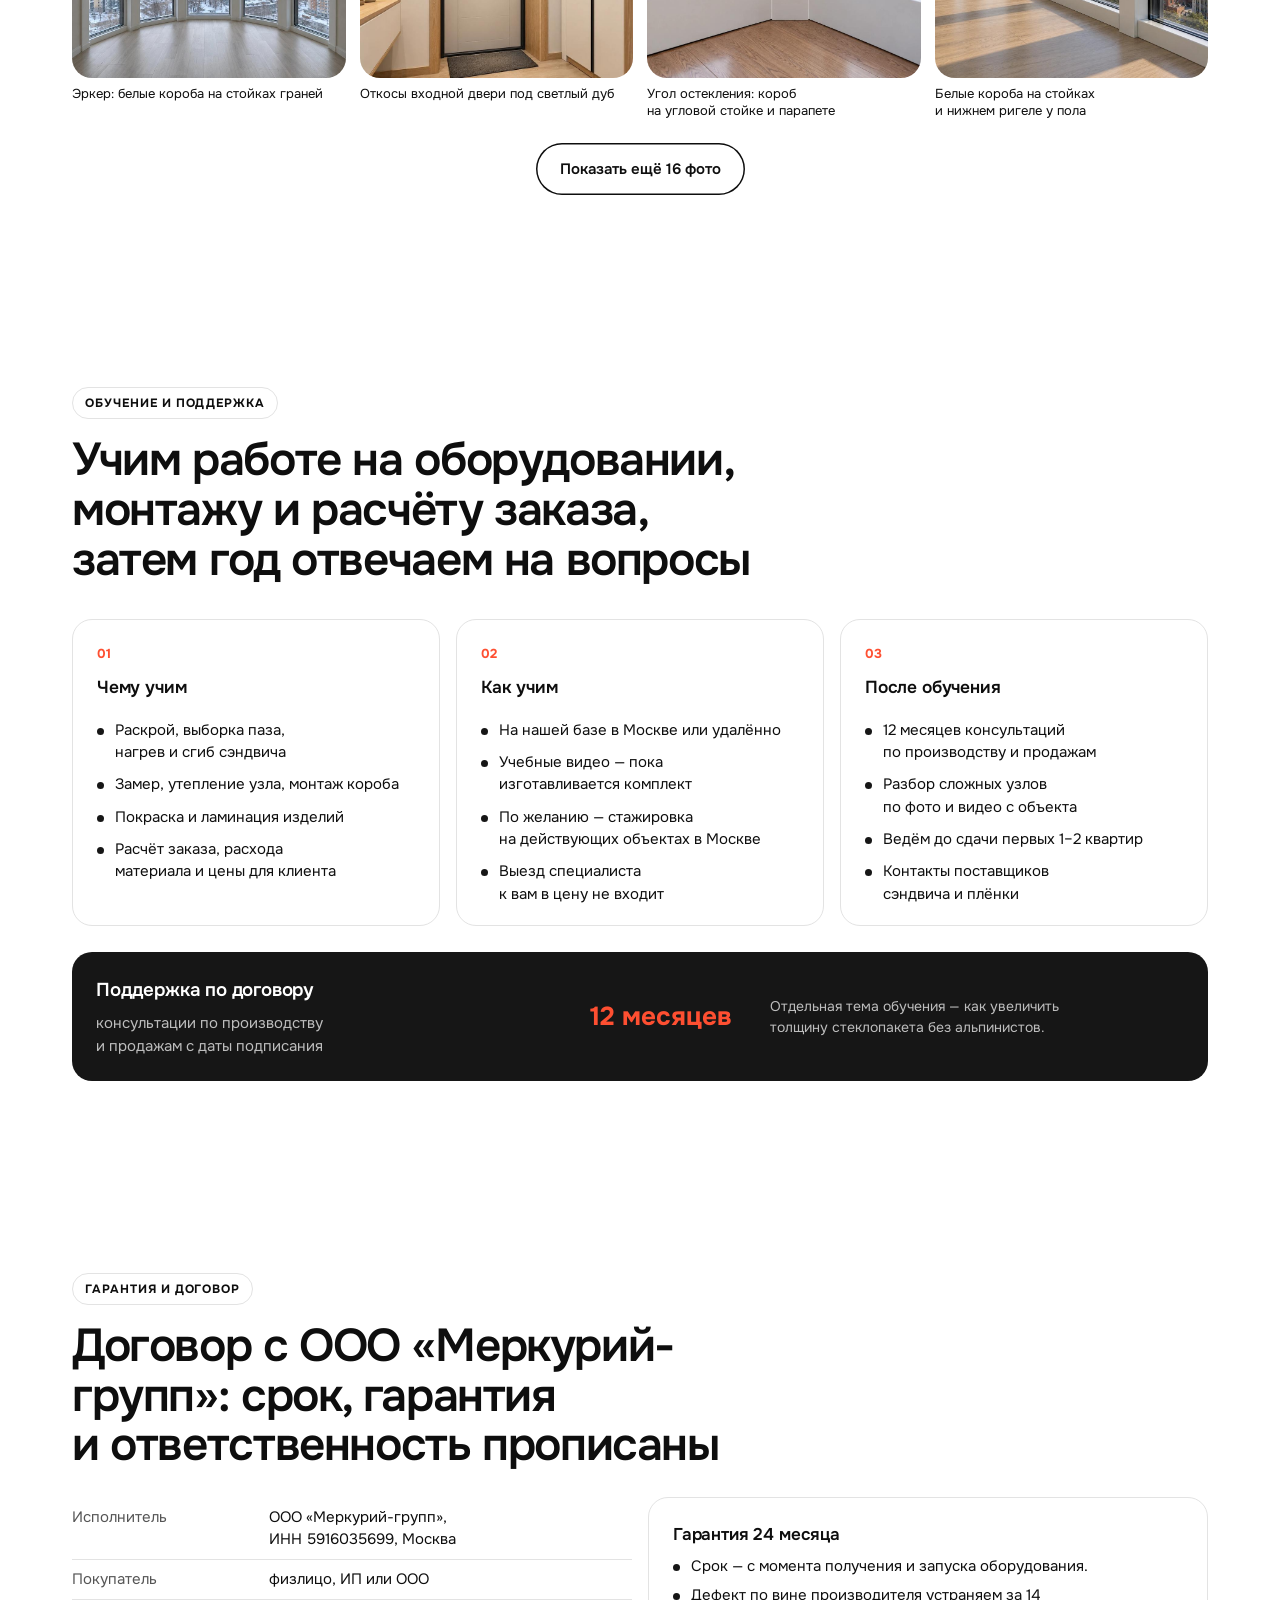
==== commit 173450c8: "Лендинг: фото лоджии перенесено в раздел «Рынок», на первом экране место под цифры Co-Authored-By: C" ====
--- a/materials/landing/index.html
+++ b/materials/landing/index.html
@@ -271,6 +271,9 @@
 @media(min-width:1200px){.u-hero h1 .ln{display:block;white-space:nowrap}}
 .u-lead{font-size:17px;line-height:1.6;color:var(--u-muted);max-width:52ch;margin-top:20px}
 .u-btns{display:flex;gap:12px;flex-wrap:wrap;margin-top:32px}
+.u-hstats{min-height:420px}
+.u-mkpic{aspect-ratio:auto!important;max-height:none!important;height:100%;min-height:460px}
+.u-mkpic img{position:absolute;inset:0}.u-mkpic .u-fl1,.u-mkpic .u-fl3{left:14px}.u-mkpic .u-fl2{right:14px}
 .u-hpic{position:relative;border-radius:var(--u-r-big);aspect-ratio:4/5;max-height:680px}
 .u-hpic img{box-shadow:none;width:100%;height:100%;object-fit:cover;object-position:50% 60%;border-radius:var(--u-r-big);display:block}
 .u-fl{position:absolute;background:#fff;border-radius:var(--u-r-field);padding:12px 16px;box-shadow:var(--u-shadow-float);font-size:13px;color:var(--u-muted);line-height:1.3}
@@ -310,8 +313,8 @@
 .fab .u-btn{flex:1;box-shadow:var(--u-shadow-float)}
 .fab{transition:opacity .15s}.fab.off{opacity:0;pointer-events:none}
 .grid>*,.paygrid>*,.mk>*{min-width:0}
-@media(max-width:1180px){.mk{grid-template-columns:minmax(0,1fr) minmax(0,1fr)!important}.paygrid{grid-template-columns:repeat(3,minmax(0,1fr))}}
-@media(max-width:959px){.u-hgrid,.u-final{grid-template-columns:1fr}.u-hpic{aspect-ratio:4/5;max-height:none}.u-final{padding:28px 20px;gap:28px}}
+@media(min-width:861px) and (max-width:1180px){.mk{grid-template-columns:minmax(0,1fr) minmax(0,1fr)!important}.paygrid{grid-template-columns:repeat(3,minmax(0,1fr))}}
+@media(max-width:959px){.u-hstats{min-height:0}.u-mkpic{aspect-ratio:4/5!important;height:auto;min-height:0;width:100%}.u-mkpic img{position:absolute}.u-hgrid,.u-final{grid-template-columns:1fr}.u-hpic{aspect-ratio:4/5;max-height:none}.u-final{padding:28px 20px;gap:28px}}
 @media(max-width:860px){
   .u-panel .fields{grid-template-columns:1fr}.u-panel .btn{width:100%}
   .u-btns .u-btn{width:100%}
@@ -348,12 +351,7 @@
       <p class="u-lead">Для мастеров, оконщиков, ремонтников и тех, кто устал работать на рынке с высокой конкуренцией и низкой доходностью.</p>
       <div class="u-btns"><a class="u-btn" href="#form-top">Получить консультацию</a><a class="u-btn u-out" href="tel:+79219503860">+7 921 950-38-60</a></div>
     </div>
-    <div class="u-hpic"><img src="img/hero.jpg" alt="Лоджия: белые короба на стойках панорамного остекления">
-      <div class="u-fl u-fl1"><b>0 ₽</b>роялти и паушальный взнос</div>
-      <div class="u-fl u-fl2"><b>20 рабочих дней</b>изготовление по договору</div>
-      <div class="u-fl u-fl3"><b>24 месяца</b>гарантия на оборудование</div>
-      
-    </div>
+    <div class="u-hstats"><!-- сюда — главные цифры (доходность, 2–3 дня на объект и др.), пришлёт Вячеслав --></div>
   </div>
   <div class="u-wrap"><div class="u-city"><img src="img/city_wide.jpg" alt="Новостройки с панорамным остеклением"><div class="u-cityt">В новостройках с холодным панорамным остеклением живут ваши клиенты</div>
     <form class="lform u-panel" id="form-top" data-place="первый экран">
@@ -382,7 +380,7 @@
         <ul class="tight"><li>Заменить фасад — дорого, часто нельзя без согласования</li><li>Второй ряд окон съедает площадь и вид</li><li>Подручные материалы — громоздко, видны стыки</li></ul>
         <p class="small" style="margin-top:2mm"><b>Решение:</b> утеплить стойки и закрыть бесшовными коробами по размеру, не меняя фасад.</p></div>
     </div>
-    <div class="hero" style="margin:0"><img src="img/city.jpg"></div>
+    <div class="u-hpic u-mkpic"><img src="img/hero.jpg" alt="Лоджия: белые короба на стойках панорамного остекления"><div class="u-fl u-fl1"><b>0 ₽</b>роялти и паушальный взнос</div><div class="u-fl u-fl2"><b>20 рабочих дней</b>изготовление по договору</div><div class="u-fl u-fl3"><b>24 месяца</b>гарантия на оборудование</div></div>
   </div>
   <div class="facts f4"><div><div class="fv">150–⁠500 тыс. ₽</div><div class="fl">чек за один заказ</div></div><div><div class="fv">2–⁠4 дня</div><div class="fl">работа на объекте</div></div><div><div class="fv">100–⁠200 тыс. ₽</div><div class="fl">остаток после прямых расходов</div></div><div><div class="fv">3–⁠4 заказа</div><div class="fl">вместо 20 по 10–⁠15 тыс. ₽</div></div></div>
 </section>
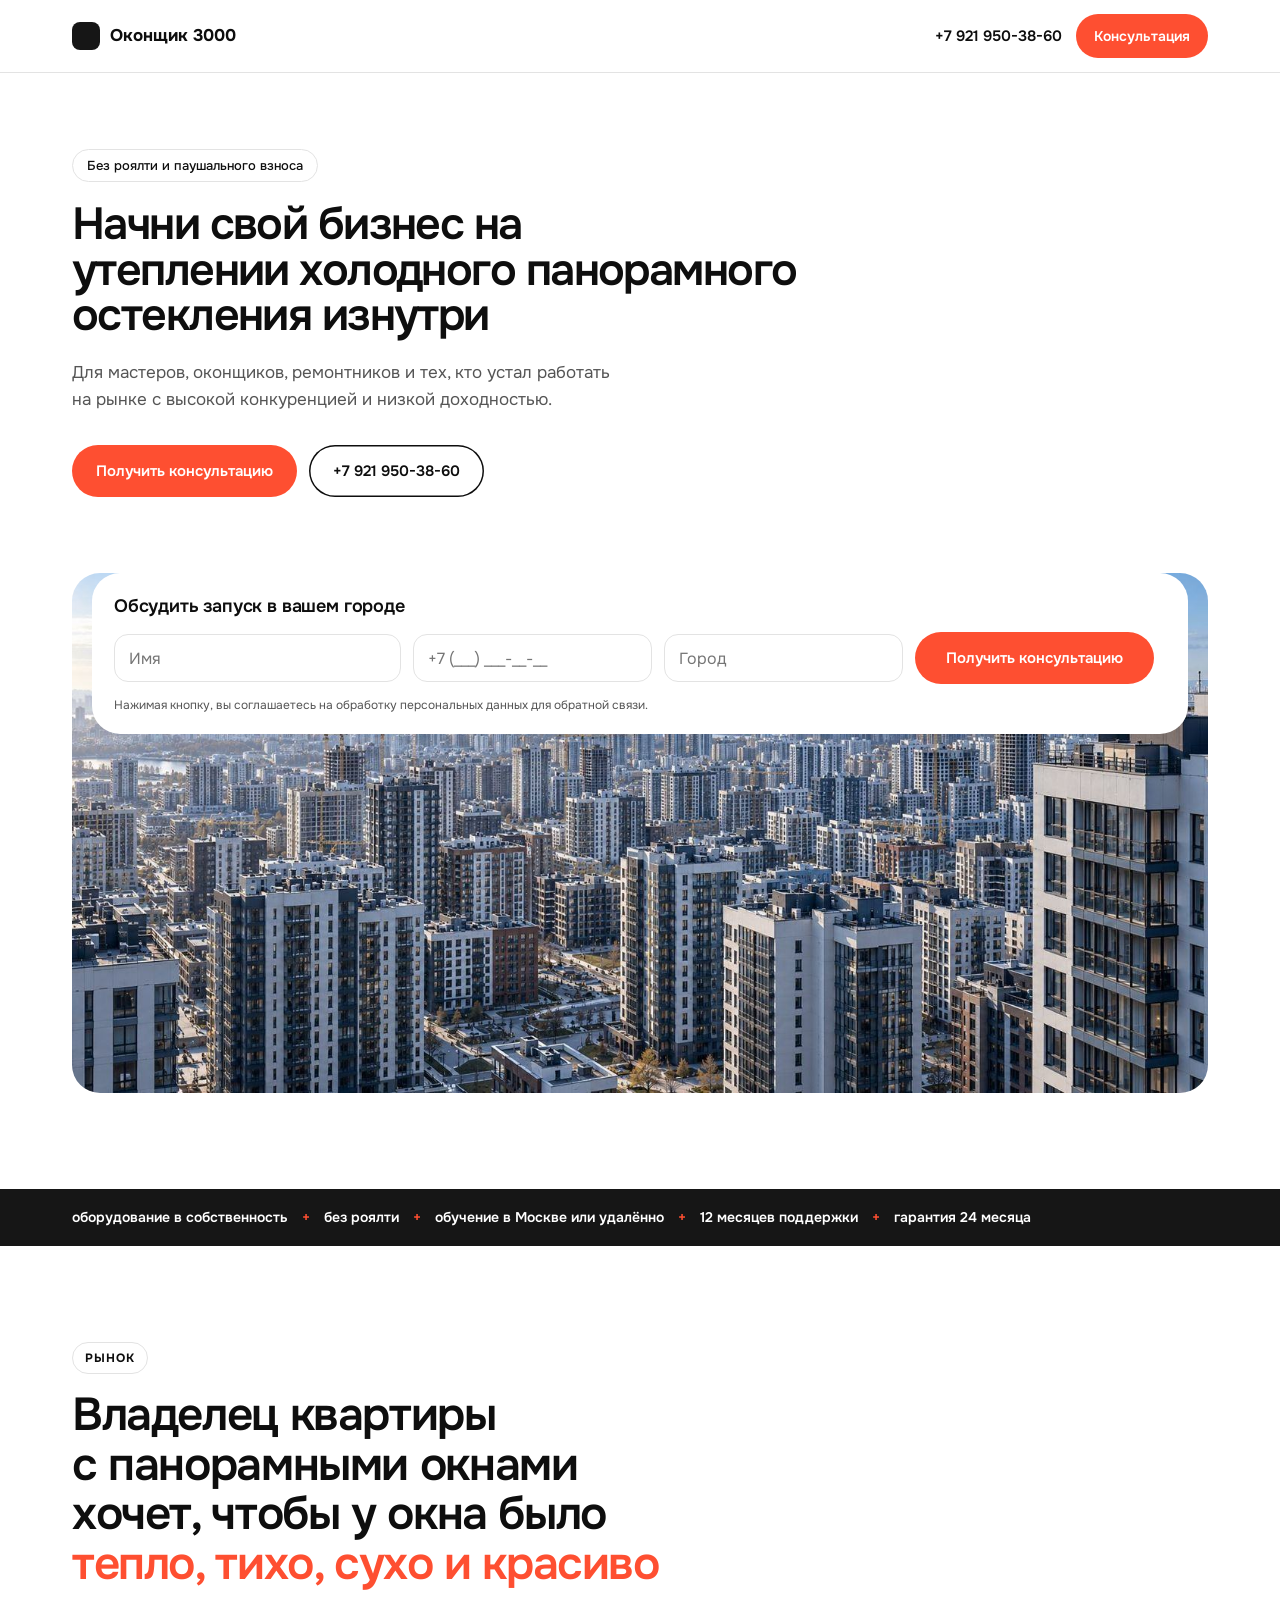
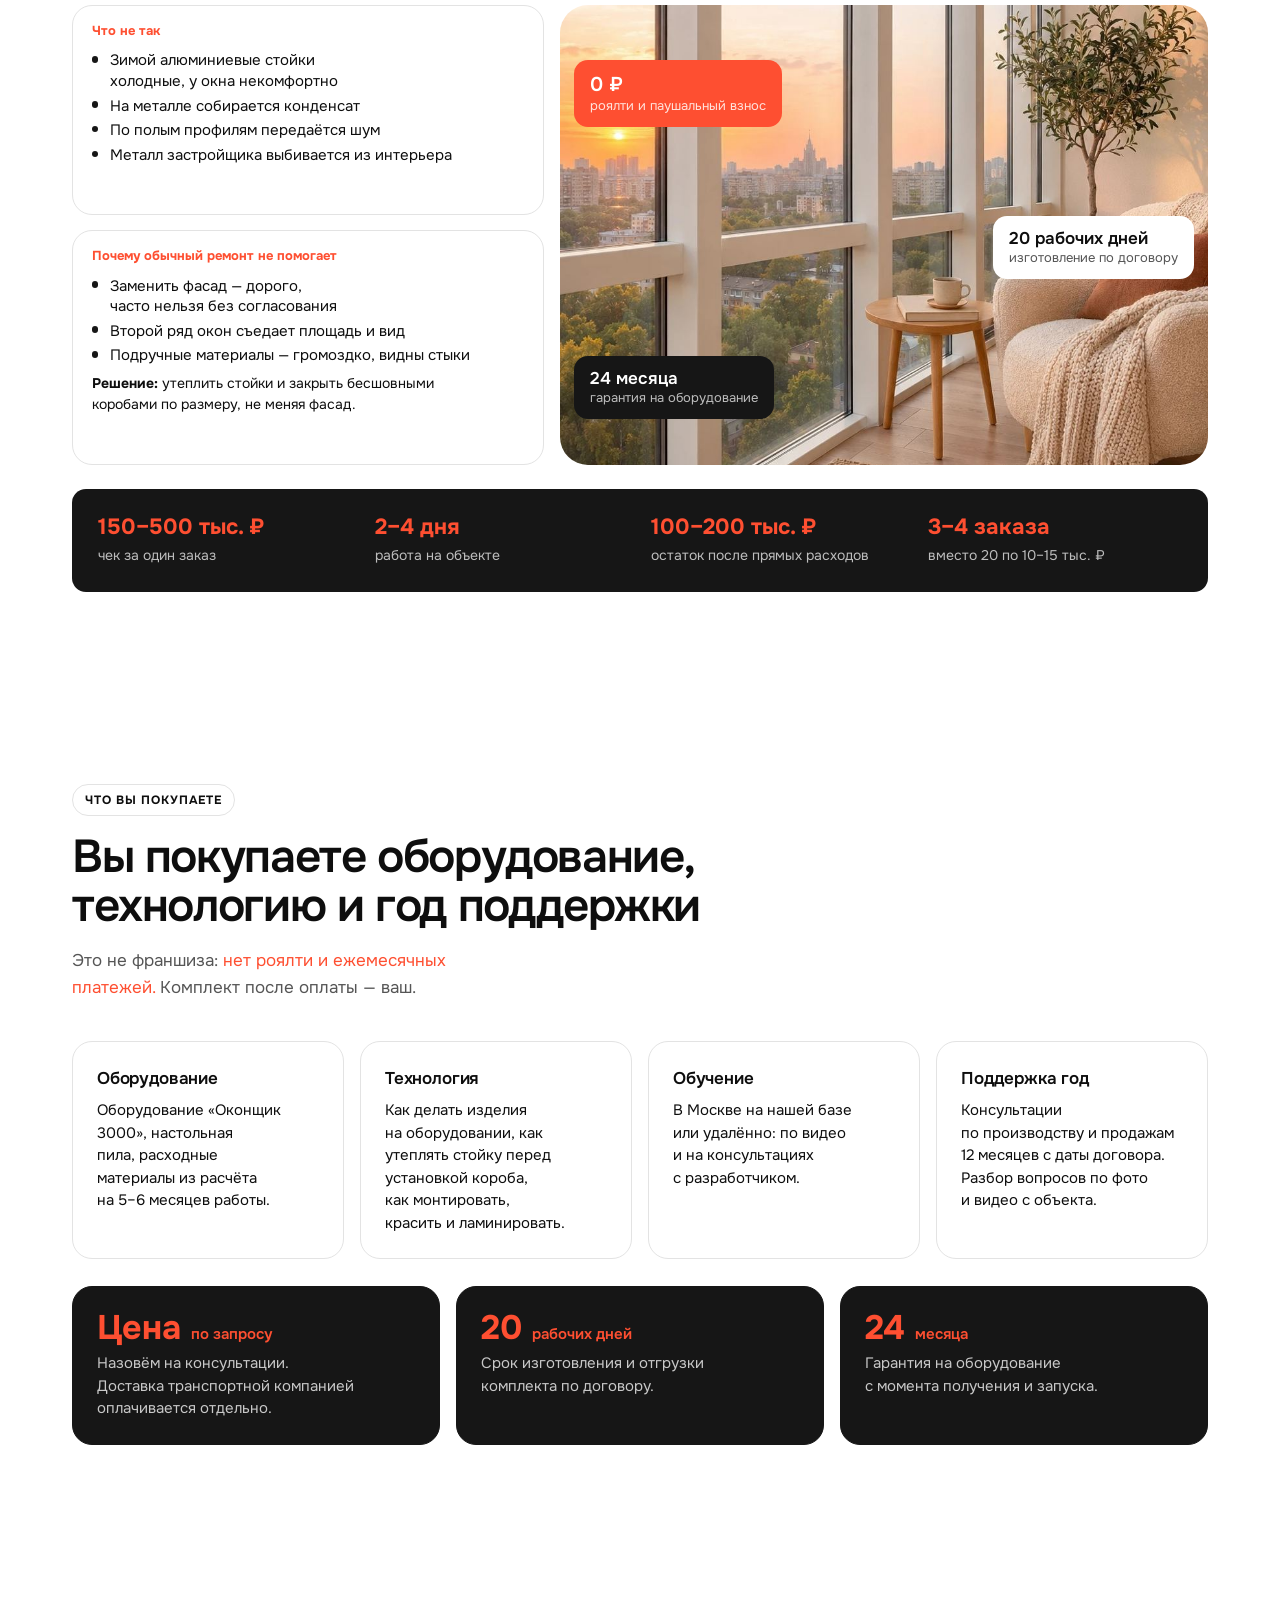
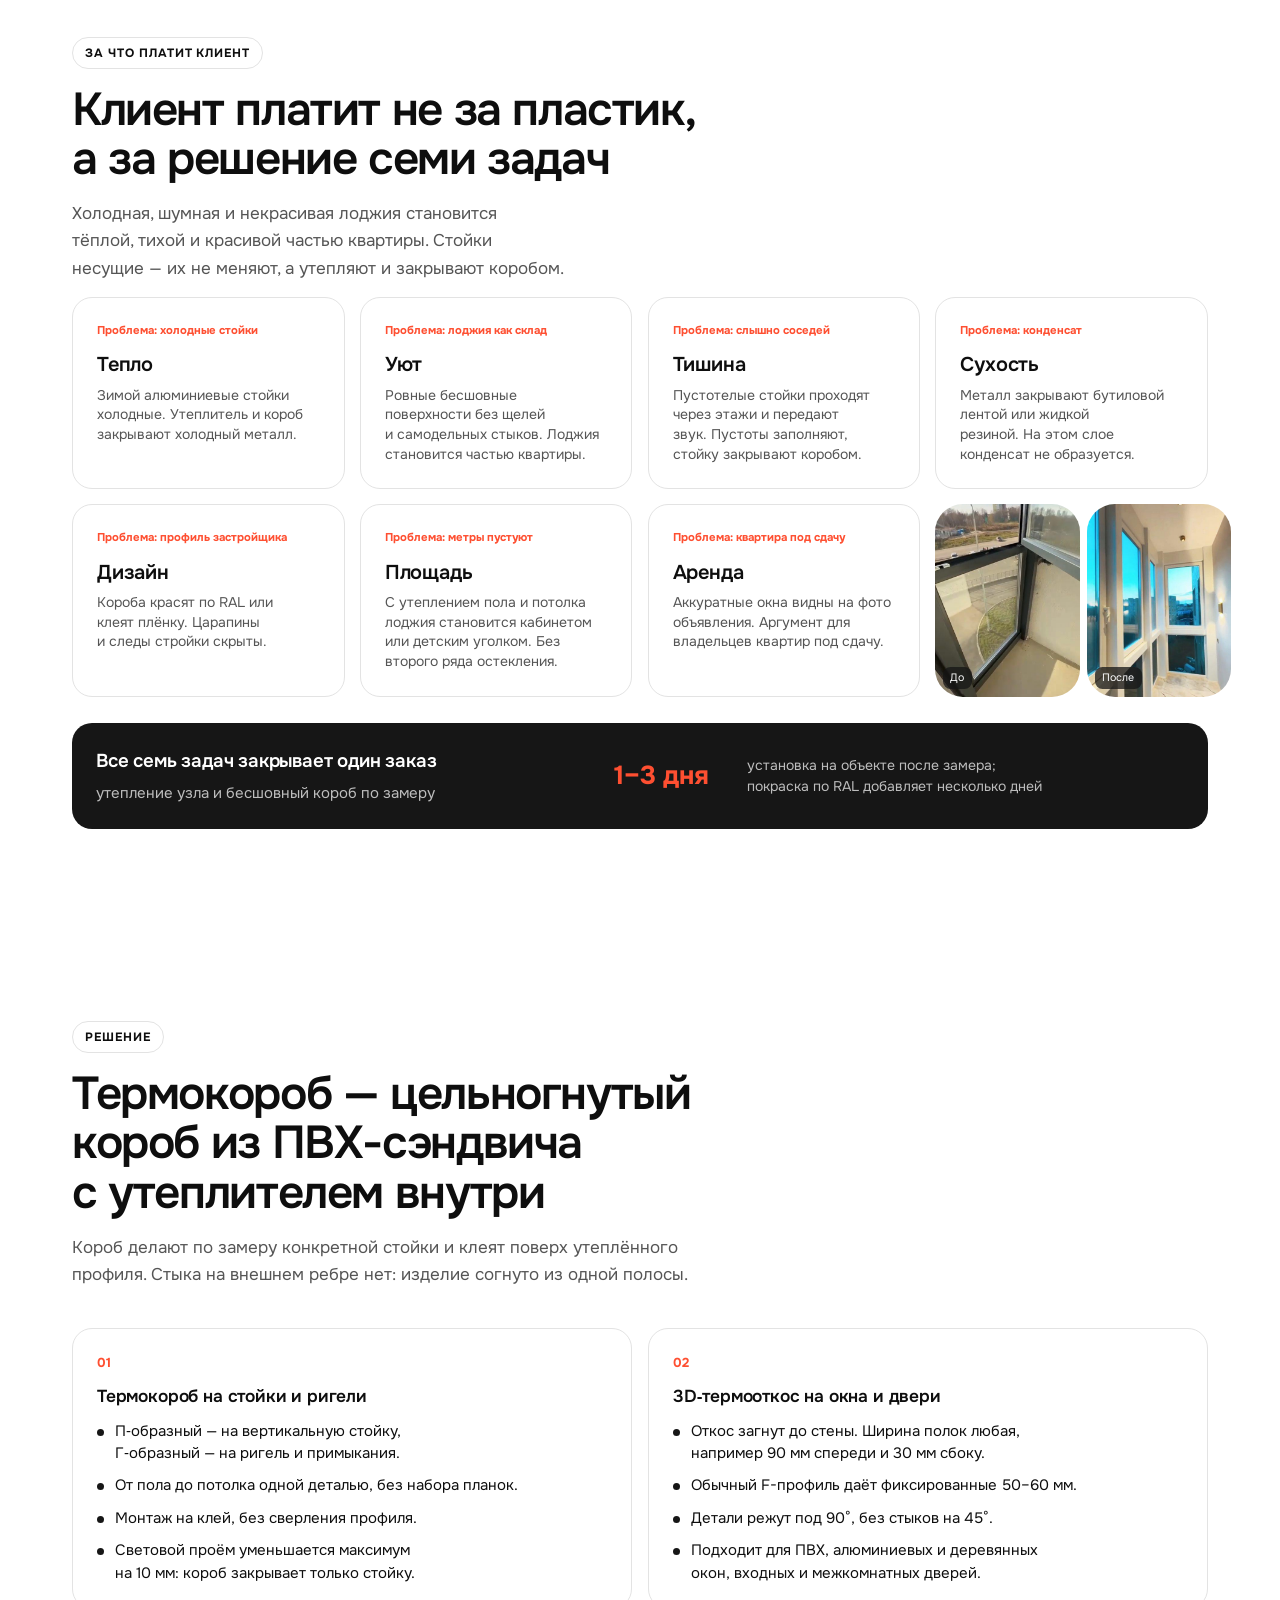
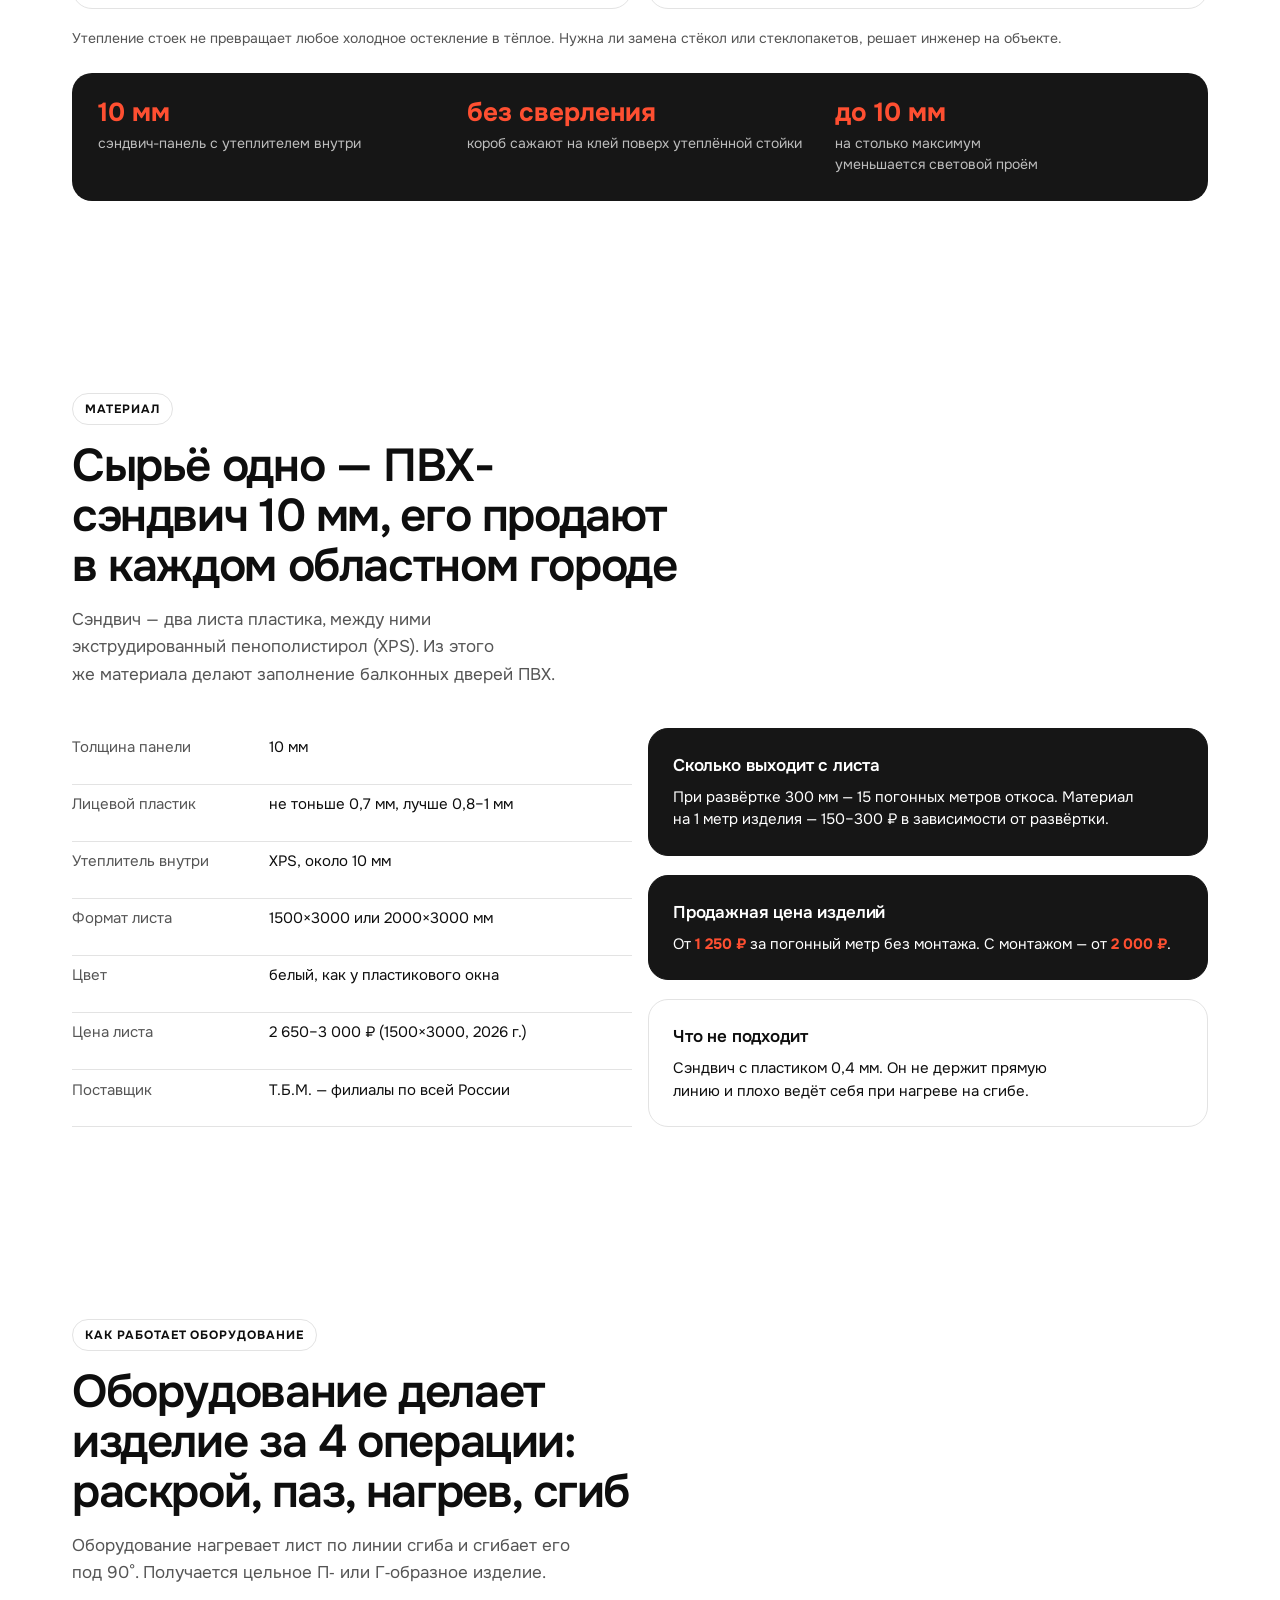
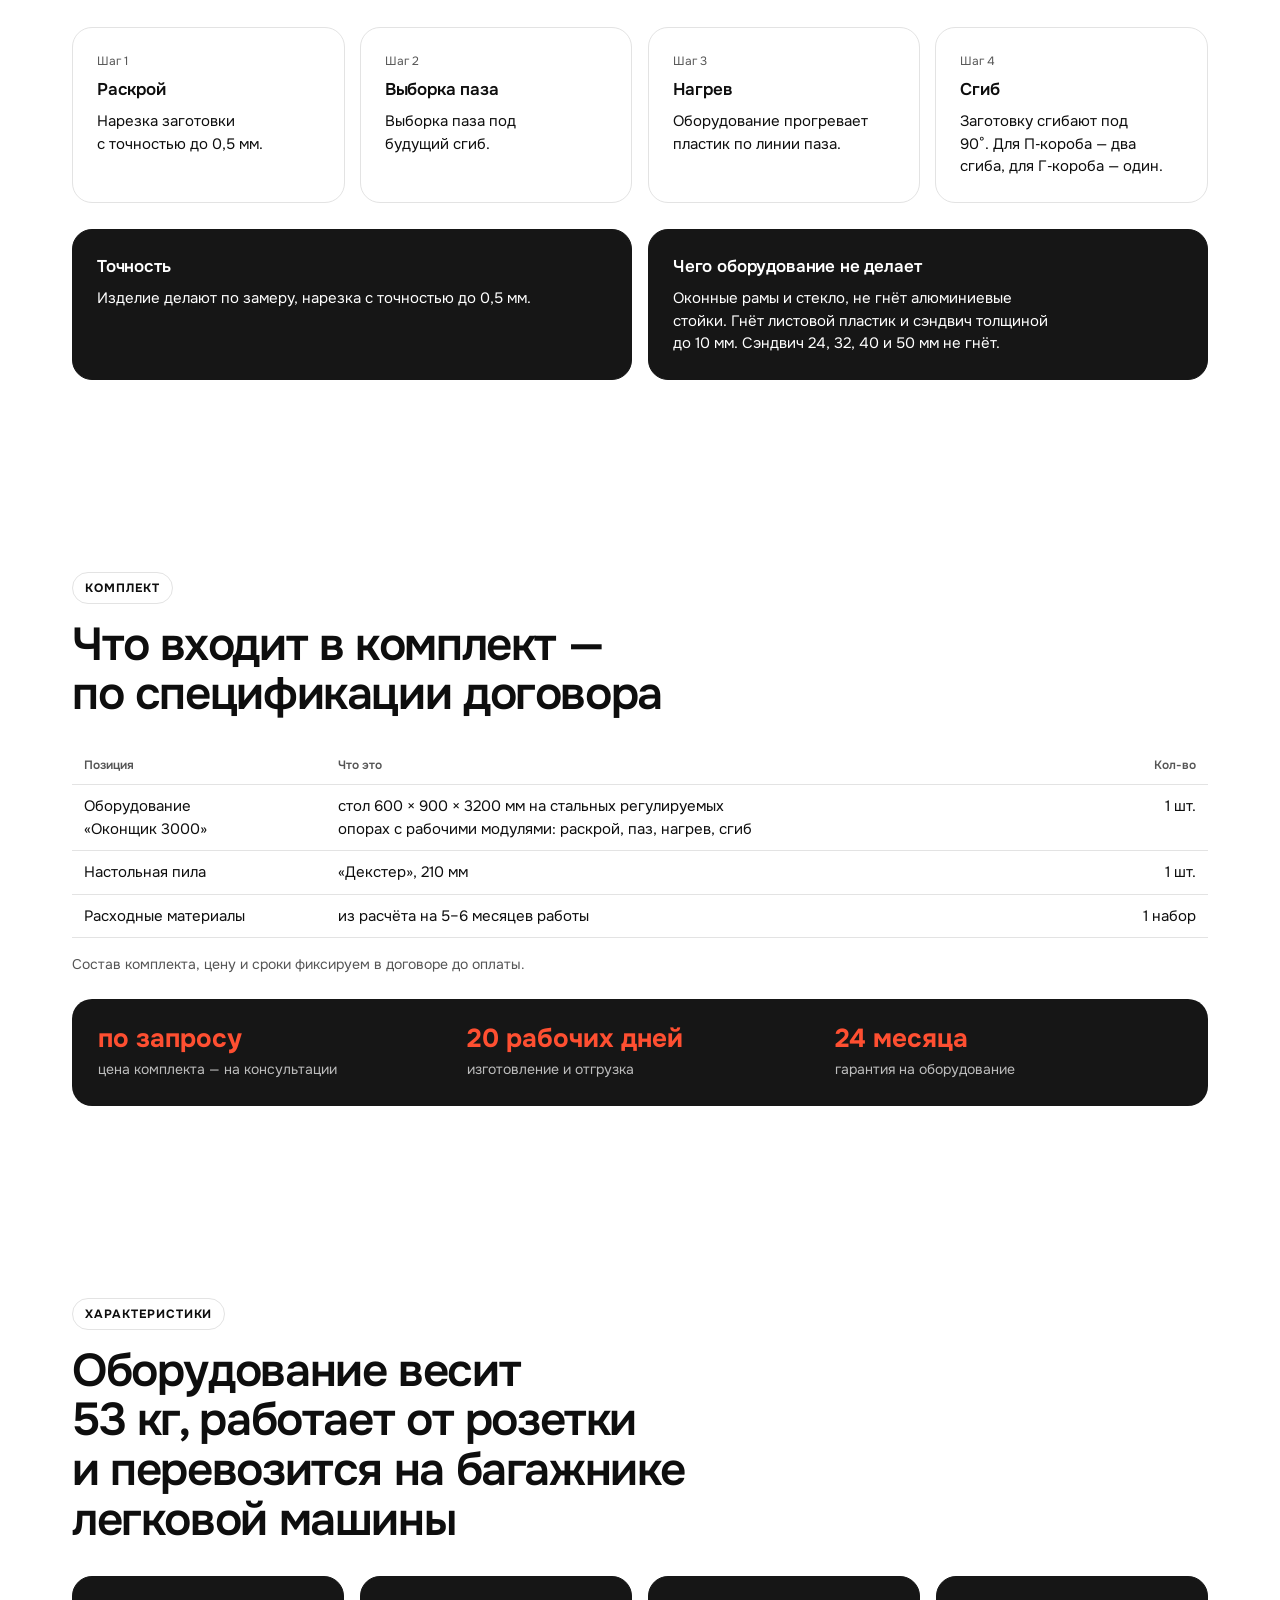
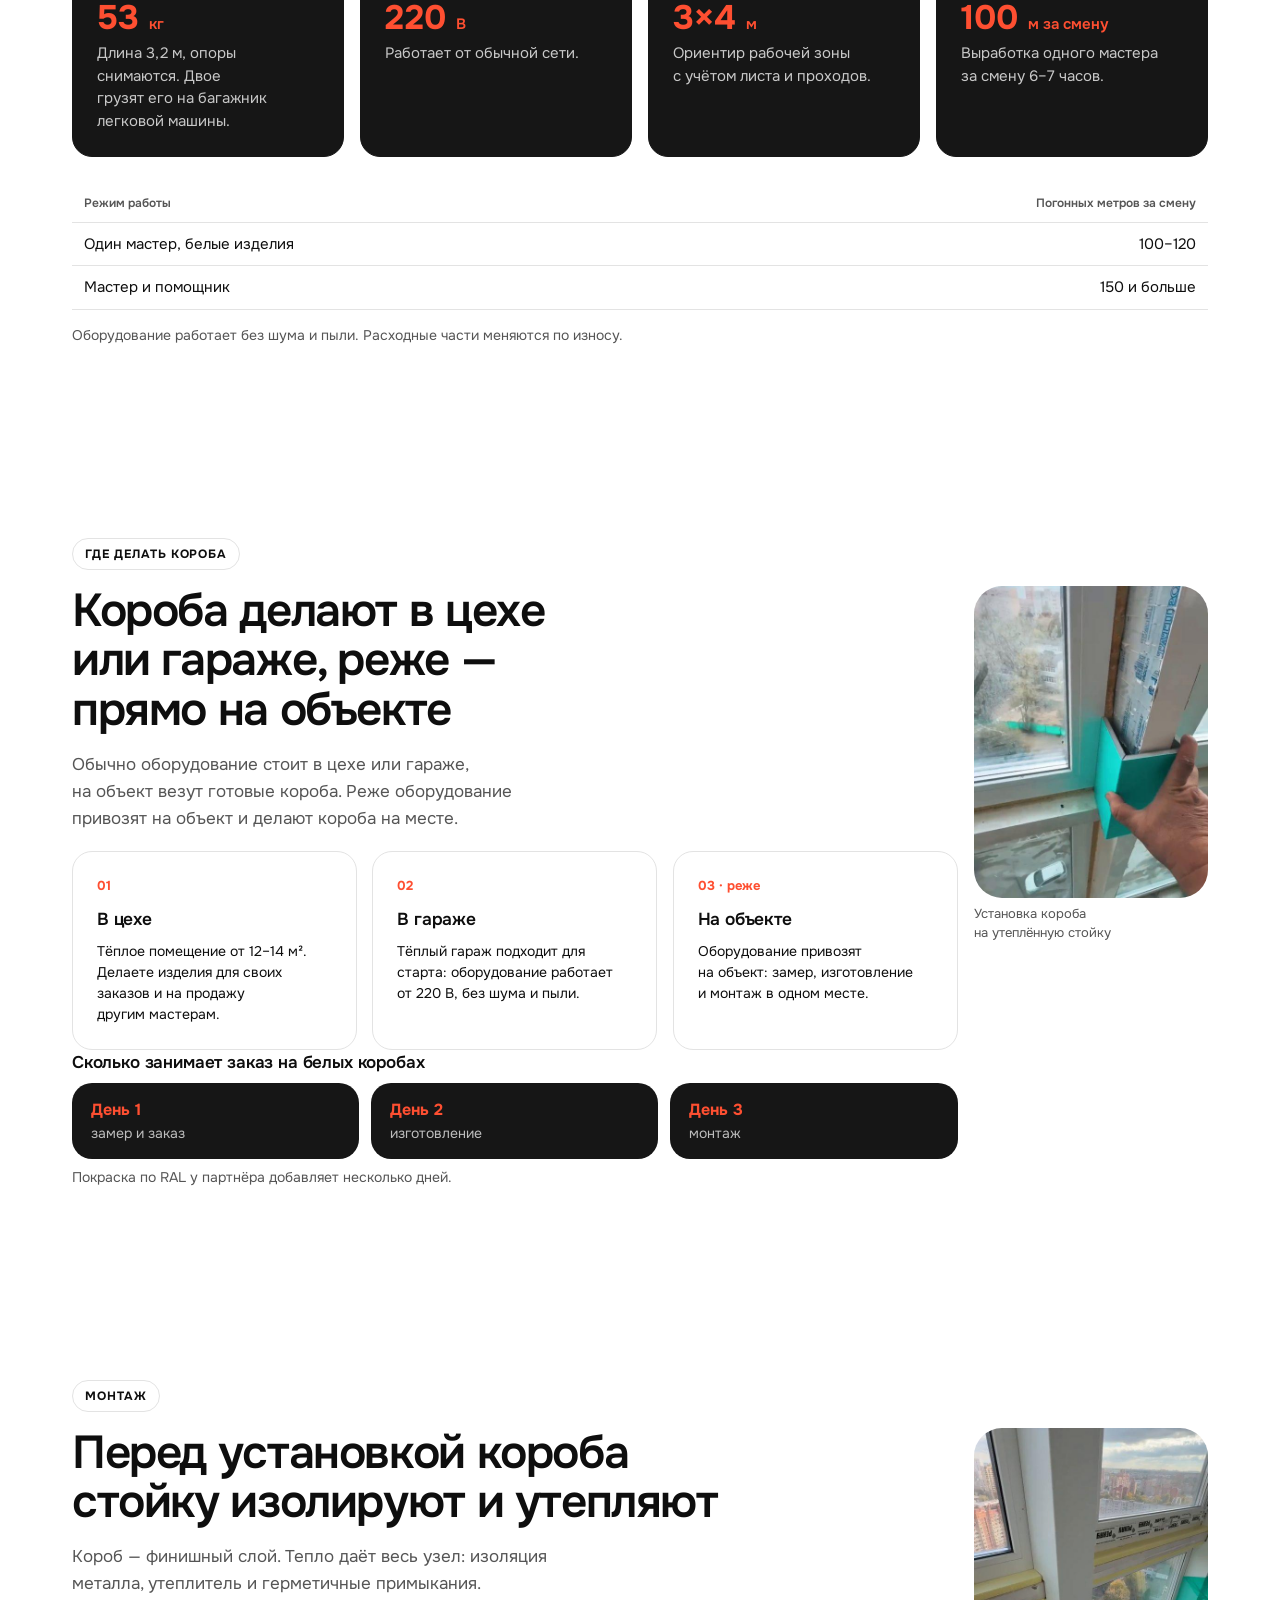
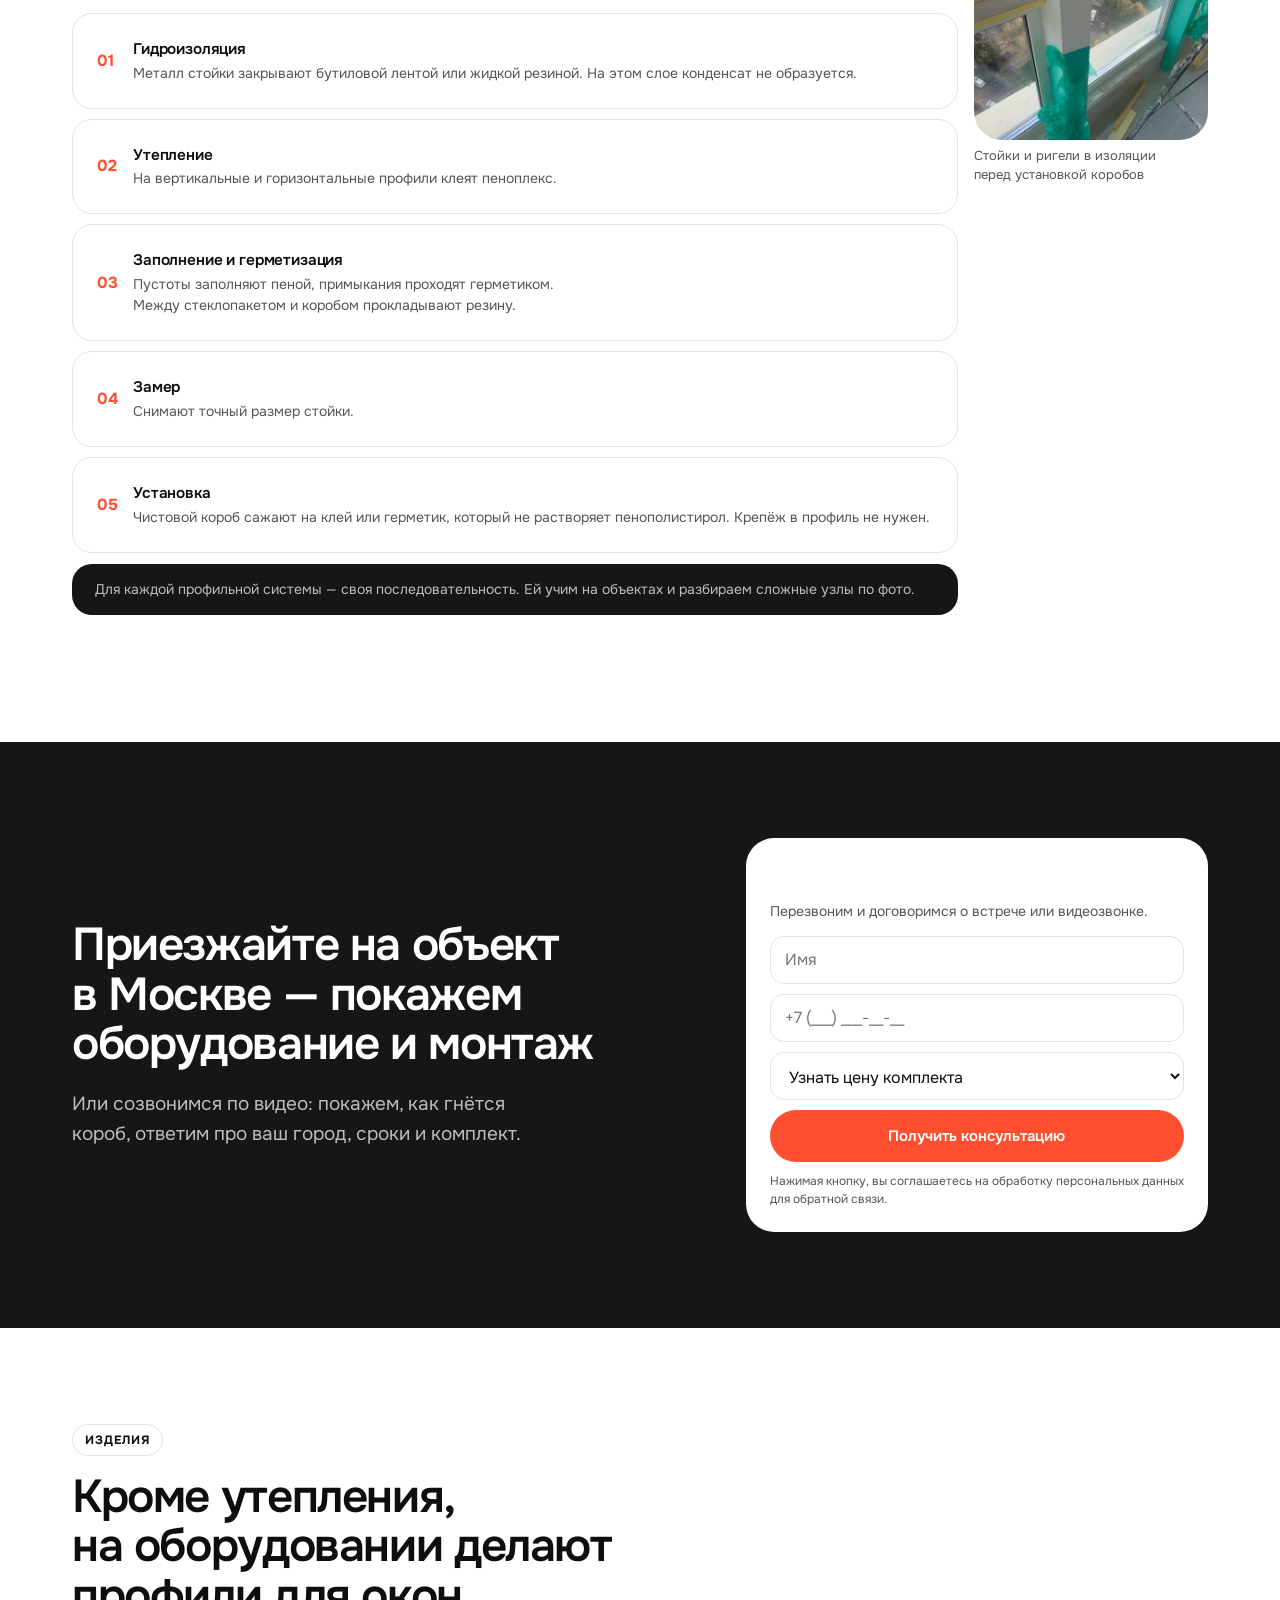
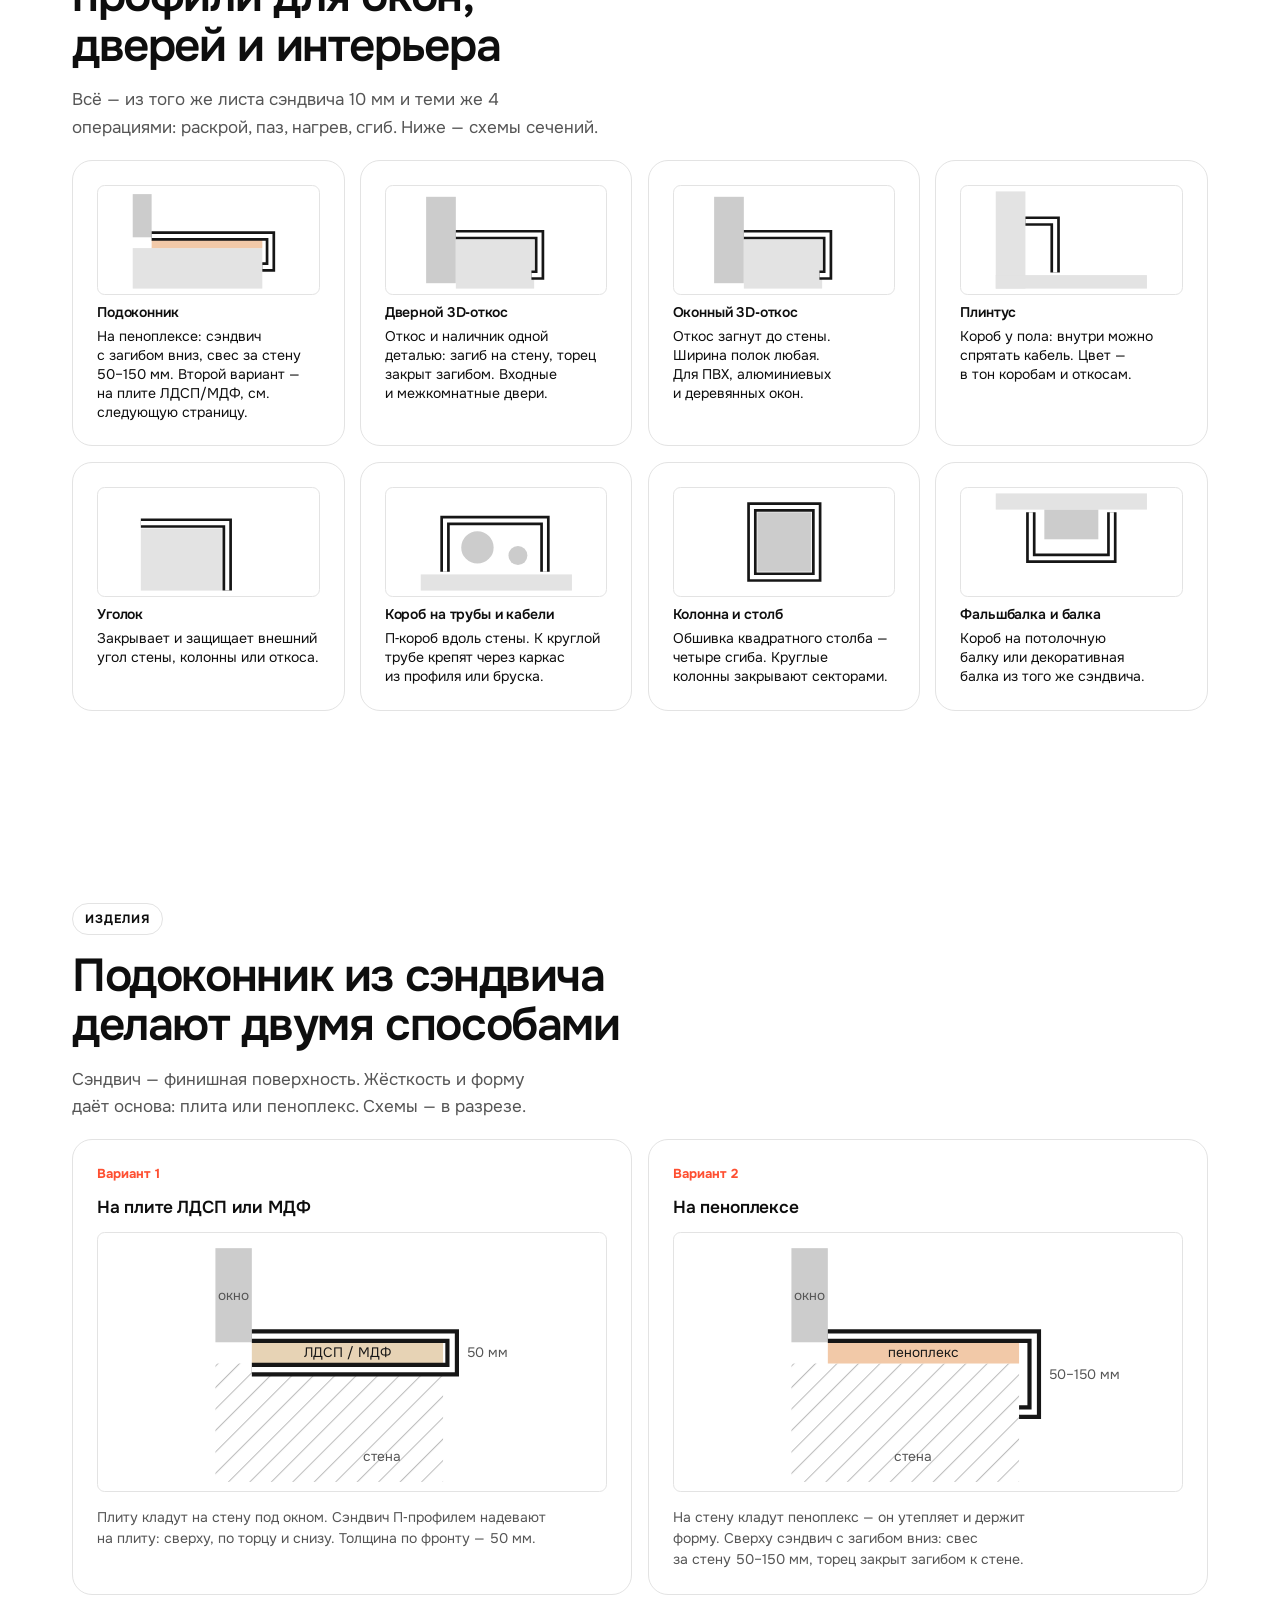
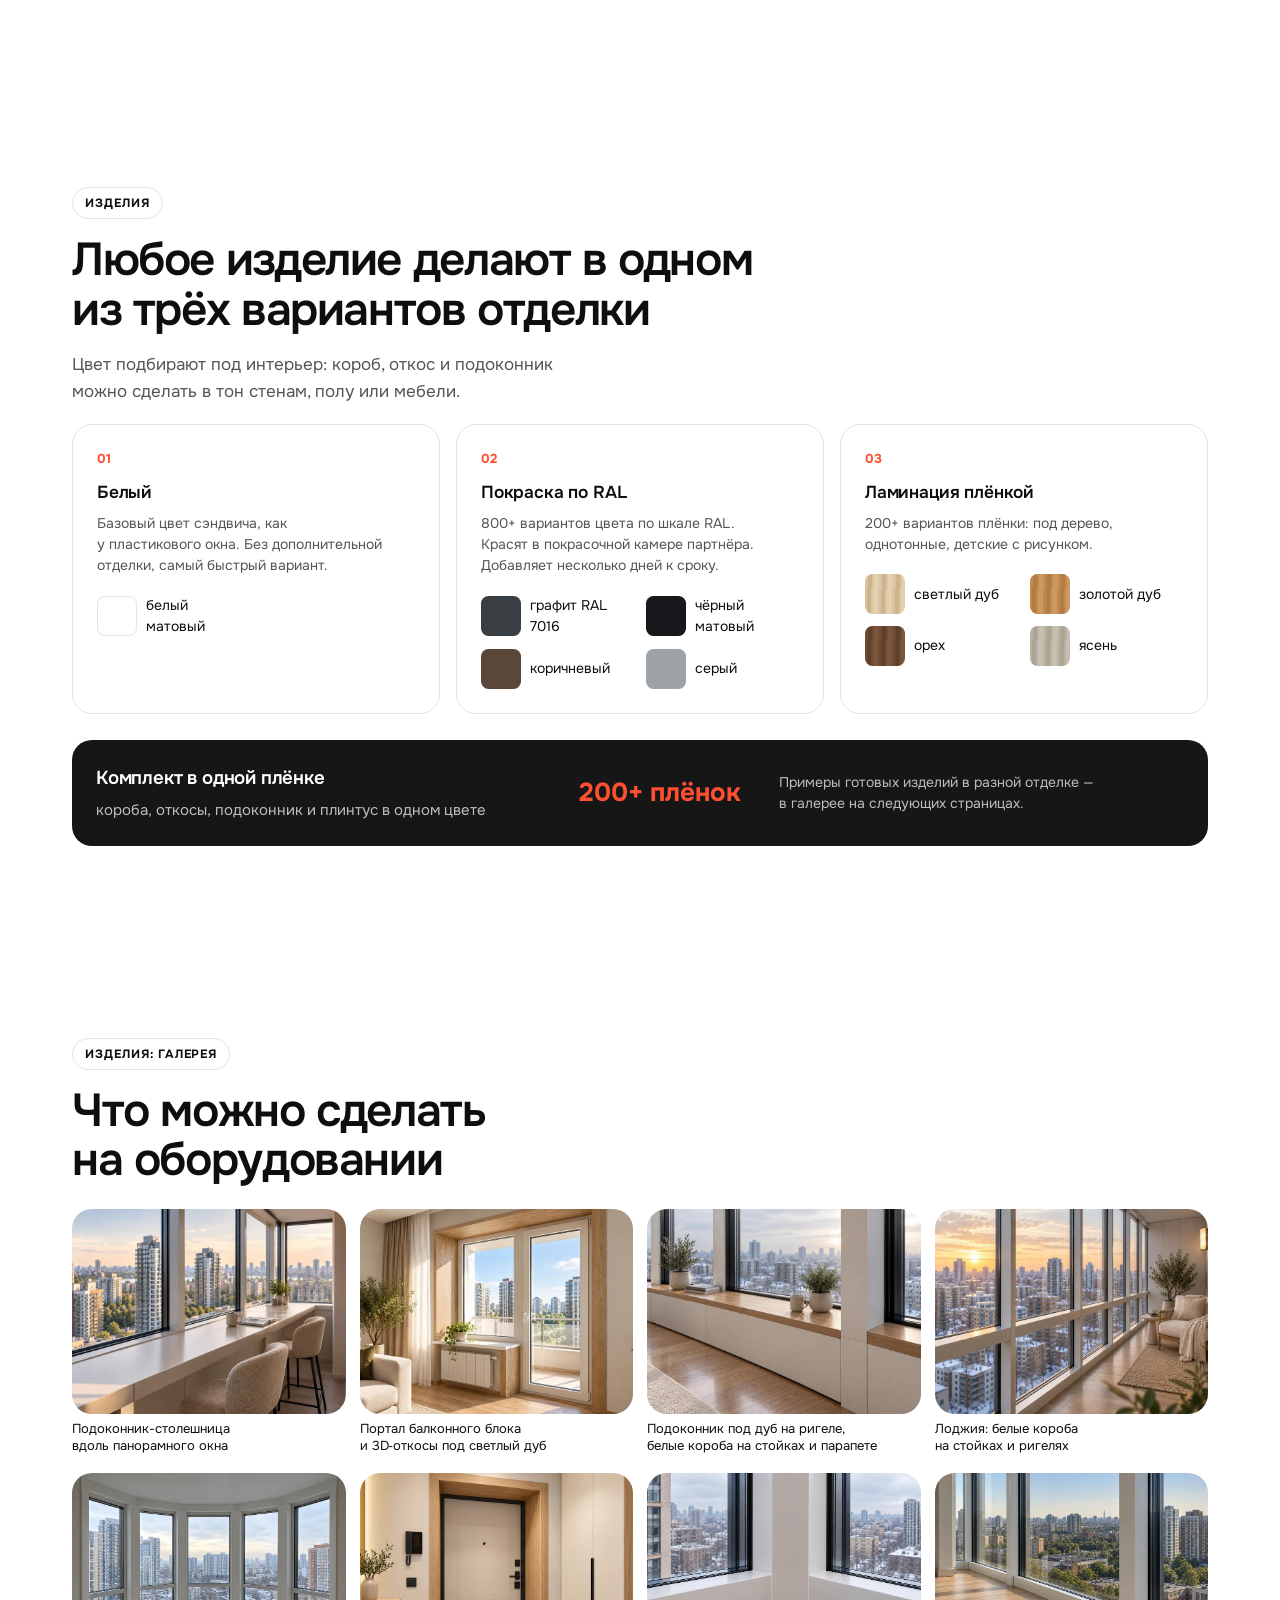
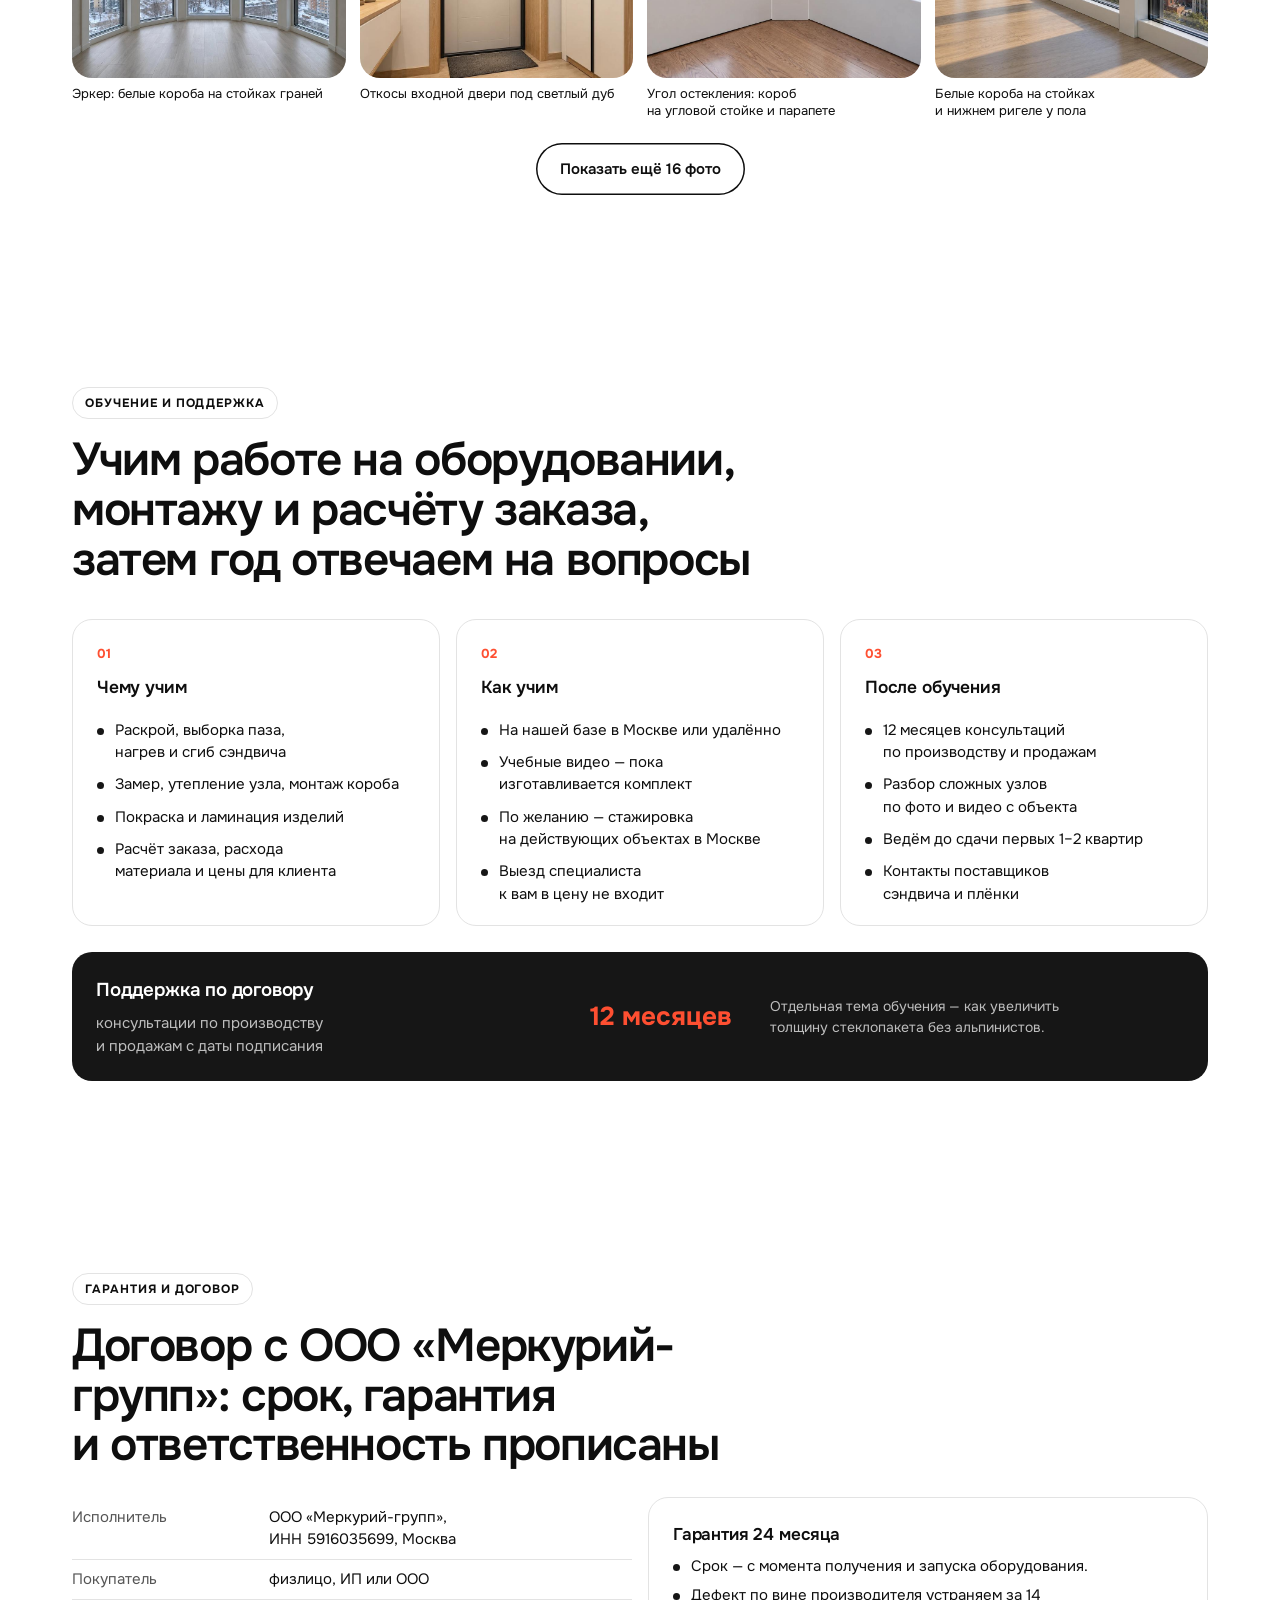
==== commit 653b2ad0: "Лендинг: убрана подпись на фото города; промт для нового фото города Co-Authored-By: Claude Opus 5.5" ====
--- a/materials/landing/index.html
+++ b/materials/landing/index.html
@@ -353,7 +353,7 @@
     </div>
     <div class="u-hstats"><!-- сюда — главные цифры (доходность, 2–3 дня на объект и др.), пришлёт Вячеслав --></div>
   </div>
-  <div class="u-wrap"><div class="u-city"><img src="img/city_wide.jpg" alt="Новостройки с панорамным остеклением"><div class="u-cityt">В новостройках с холодным панорамным остеклением живут ваши клиенты</div>
+  <div class="u-wrap"><div class="u-city"><img src="img/city_wide.jpg" alt="Новостройки с панорамным остеклением">
     <form class="lform u-panel" id="form-top" data-place="первый экран">
   <div class="fields">
     <h3>Обсудить запуск в вашем городе</h3><p>Перезвоним, разберём город и ответим на вопросы по оборудованию.</p>
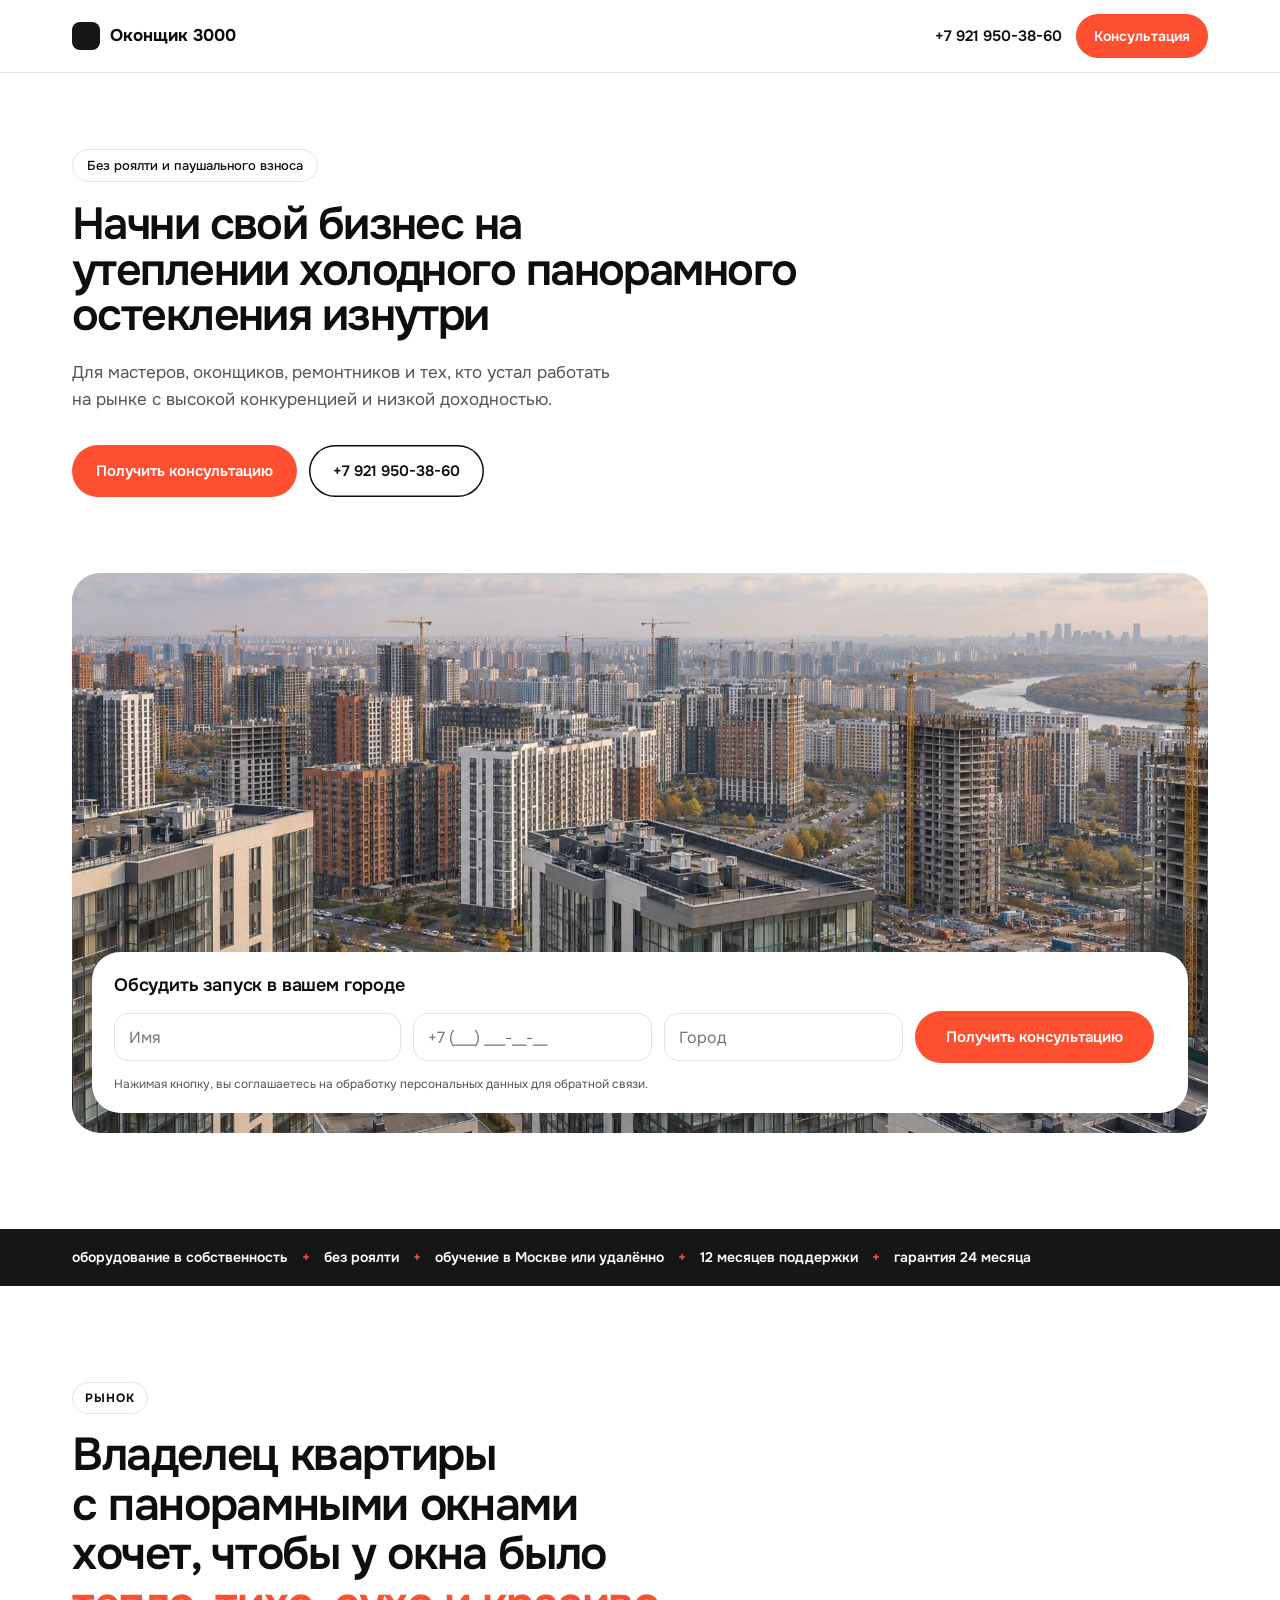
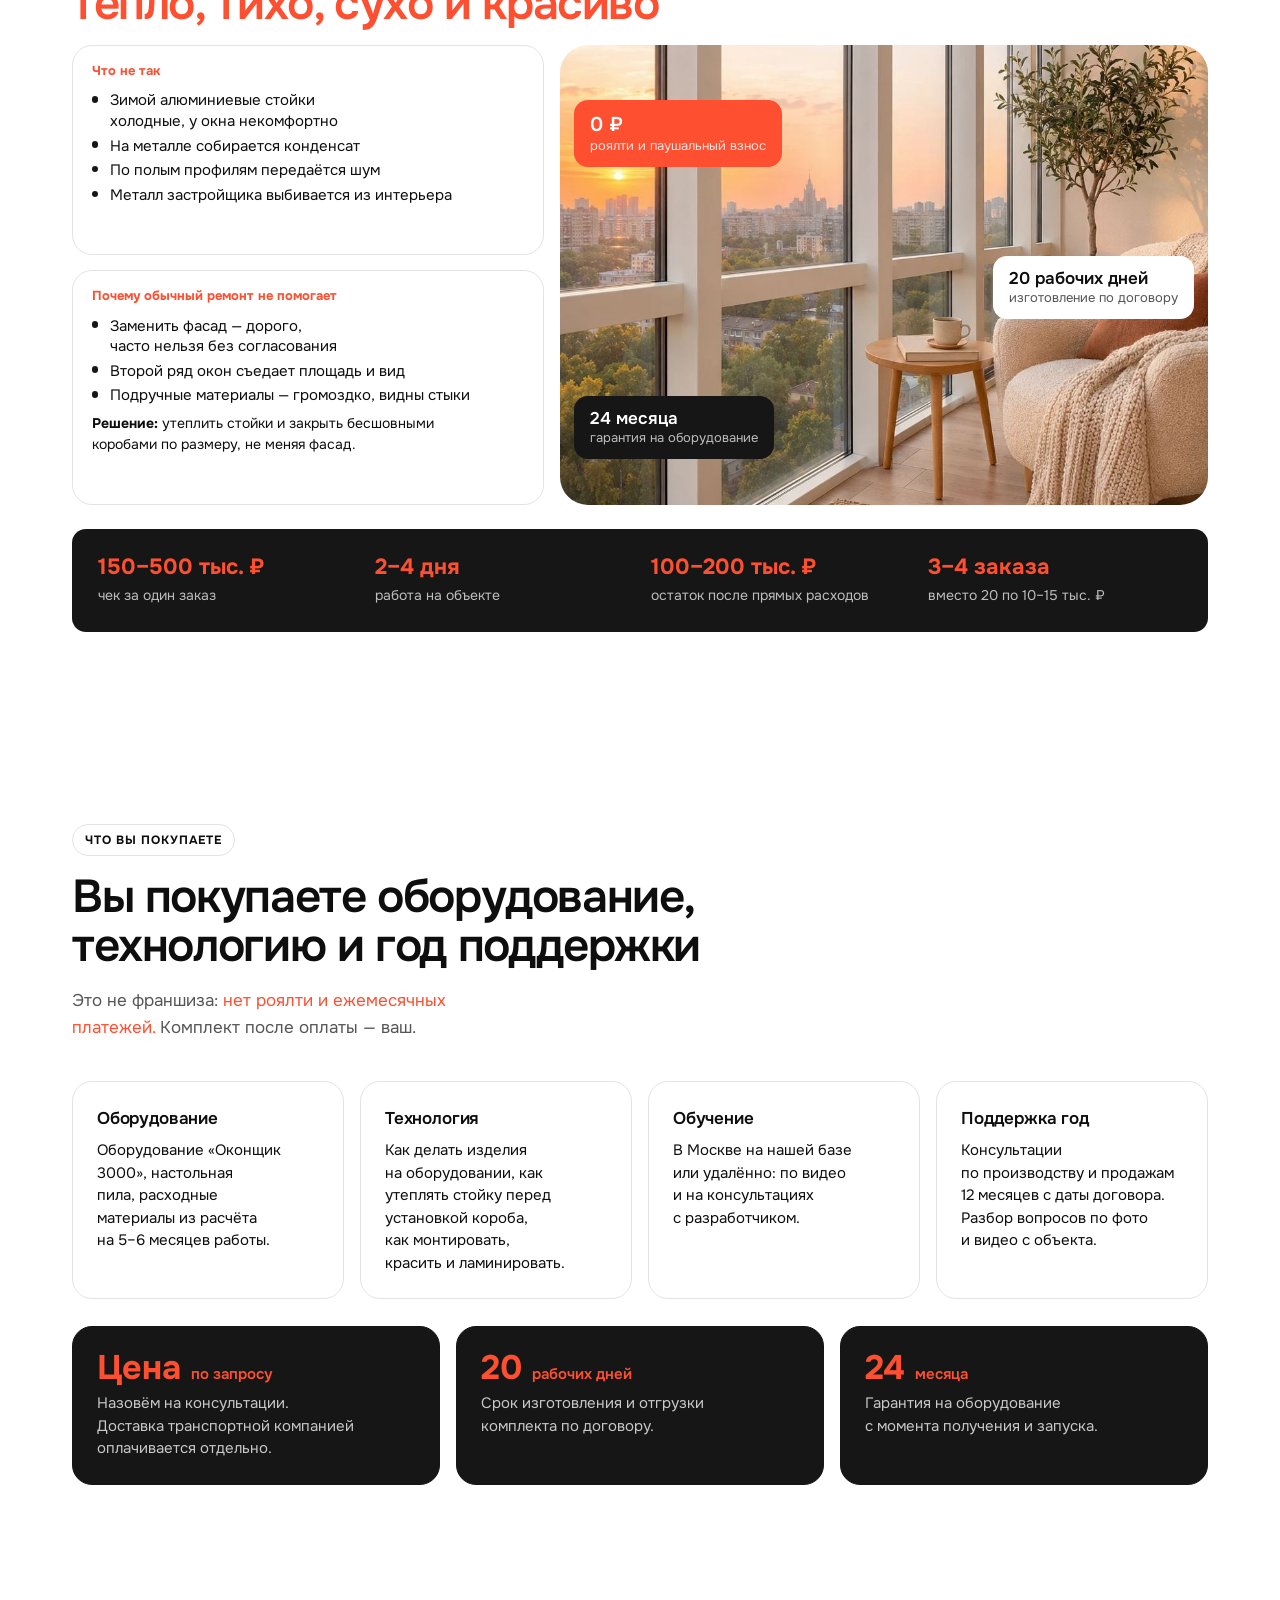
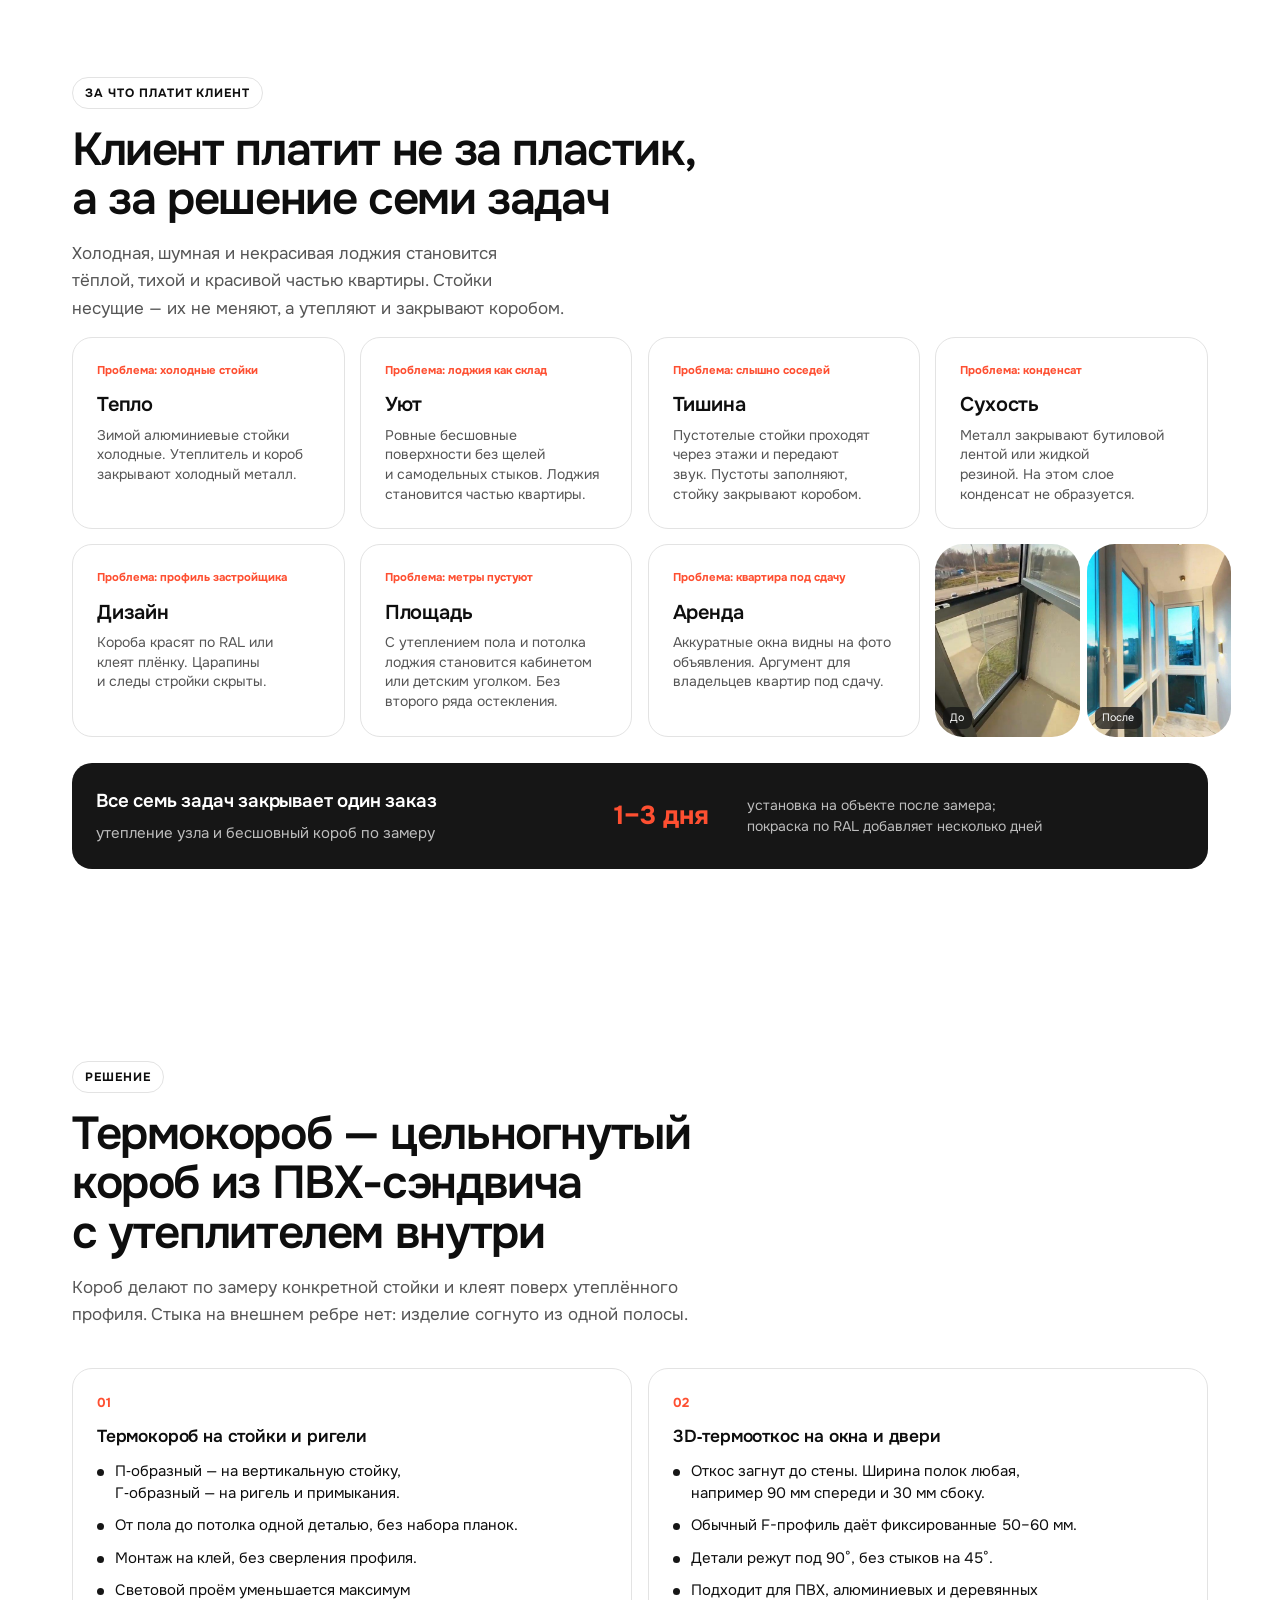
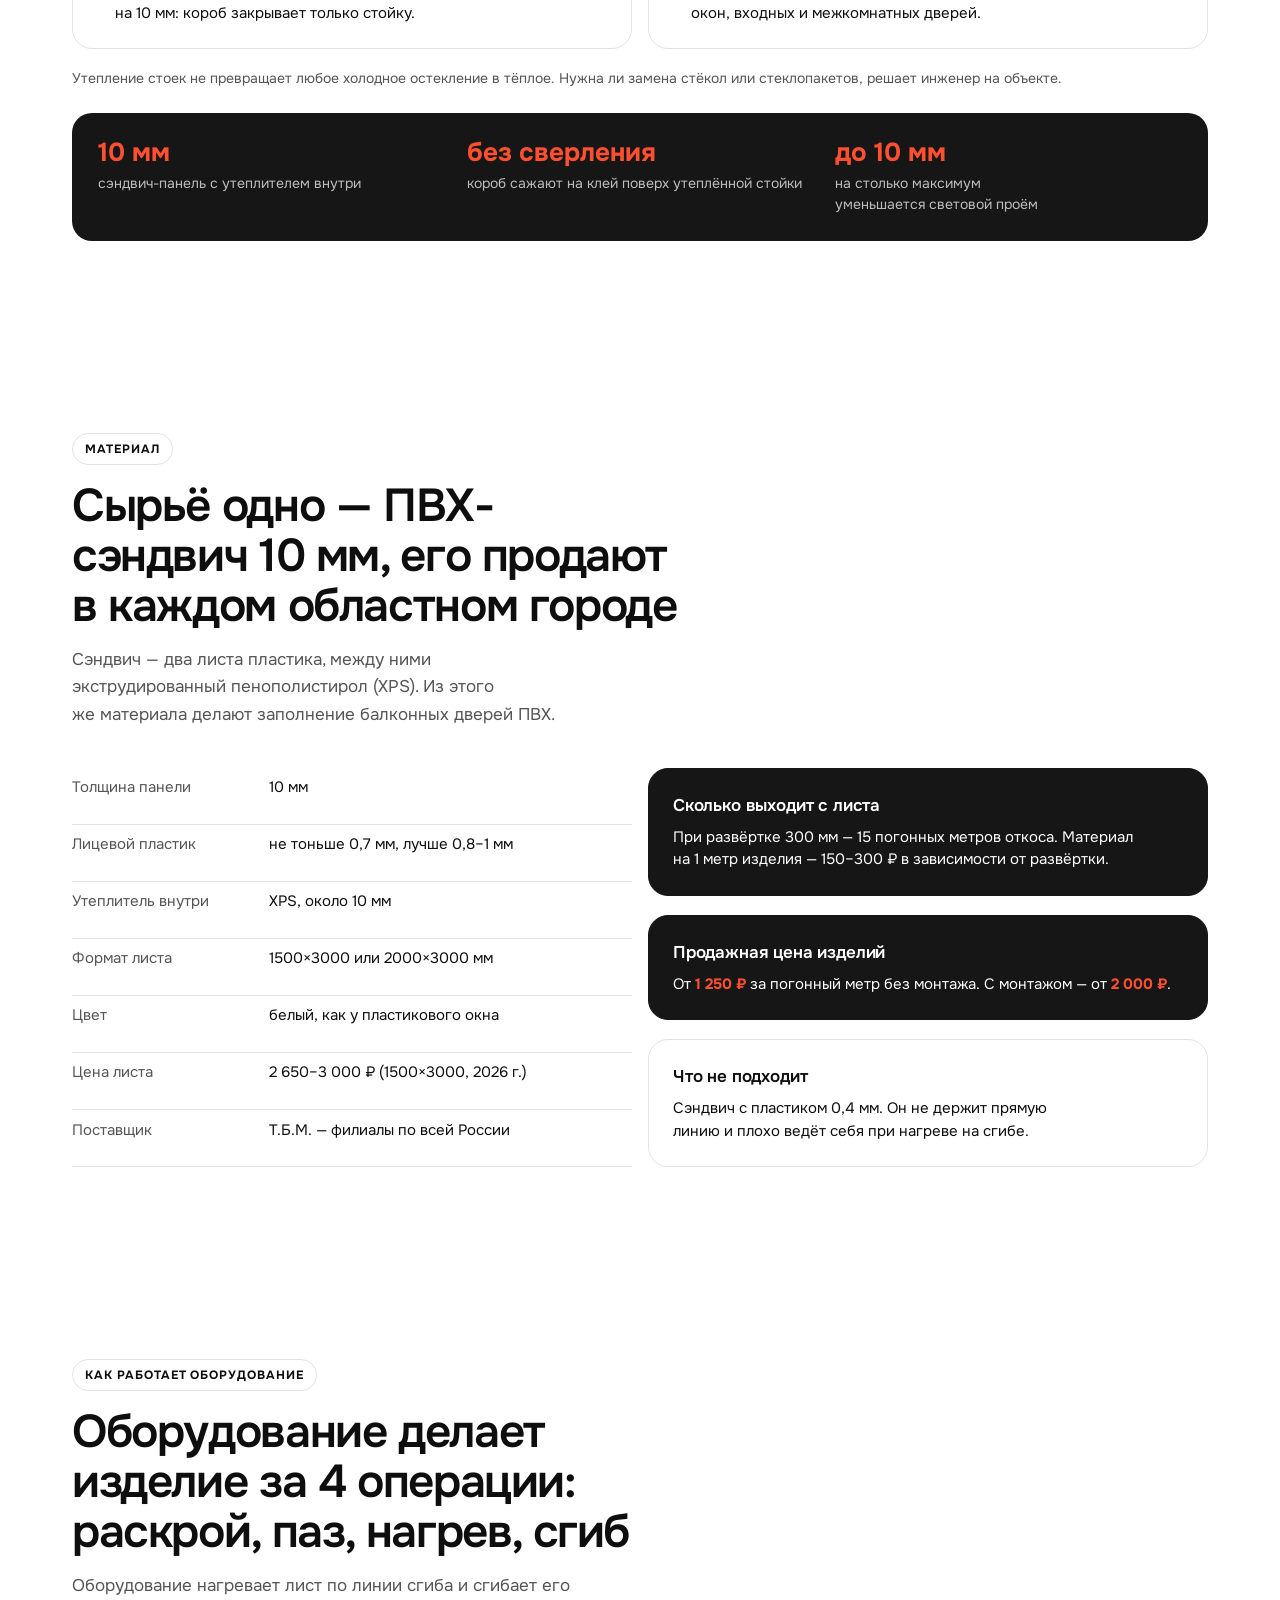
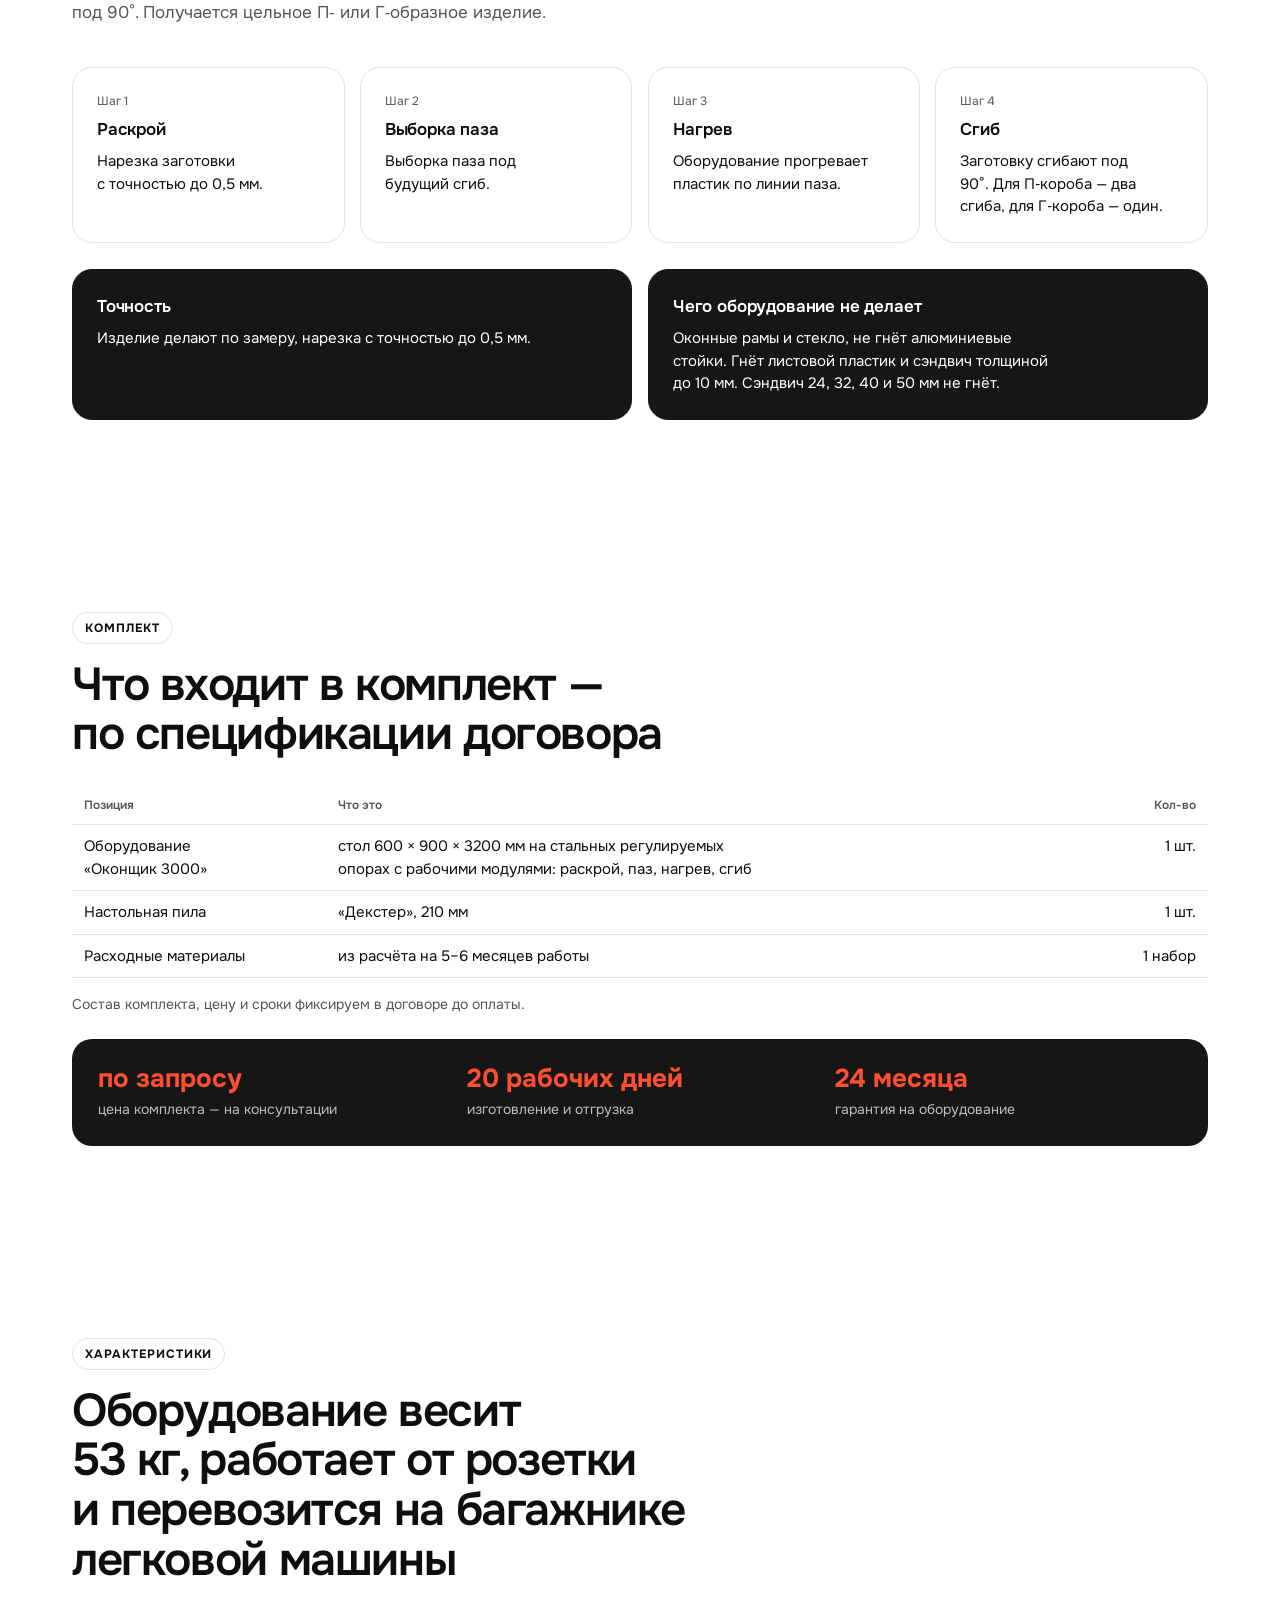
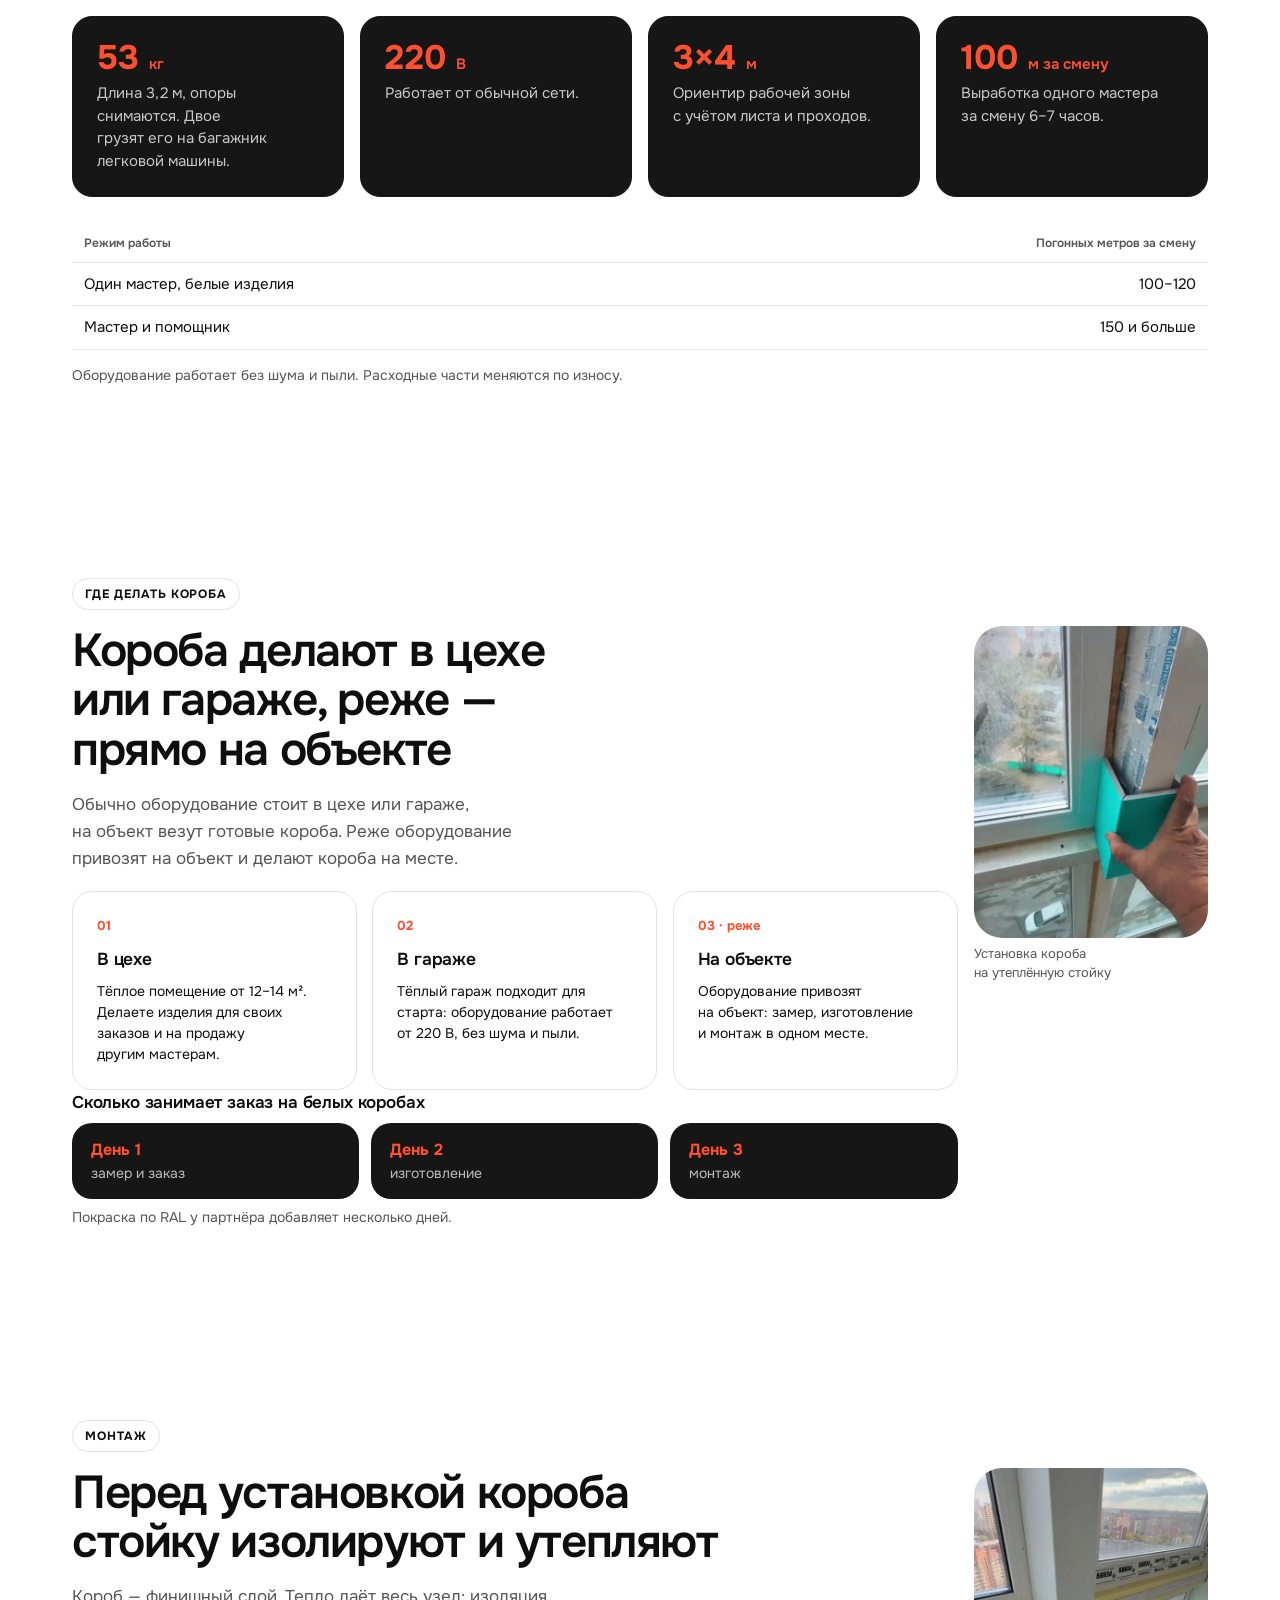
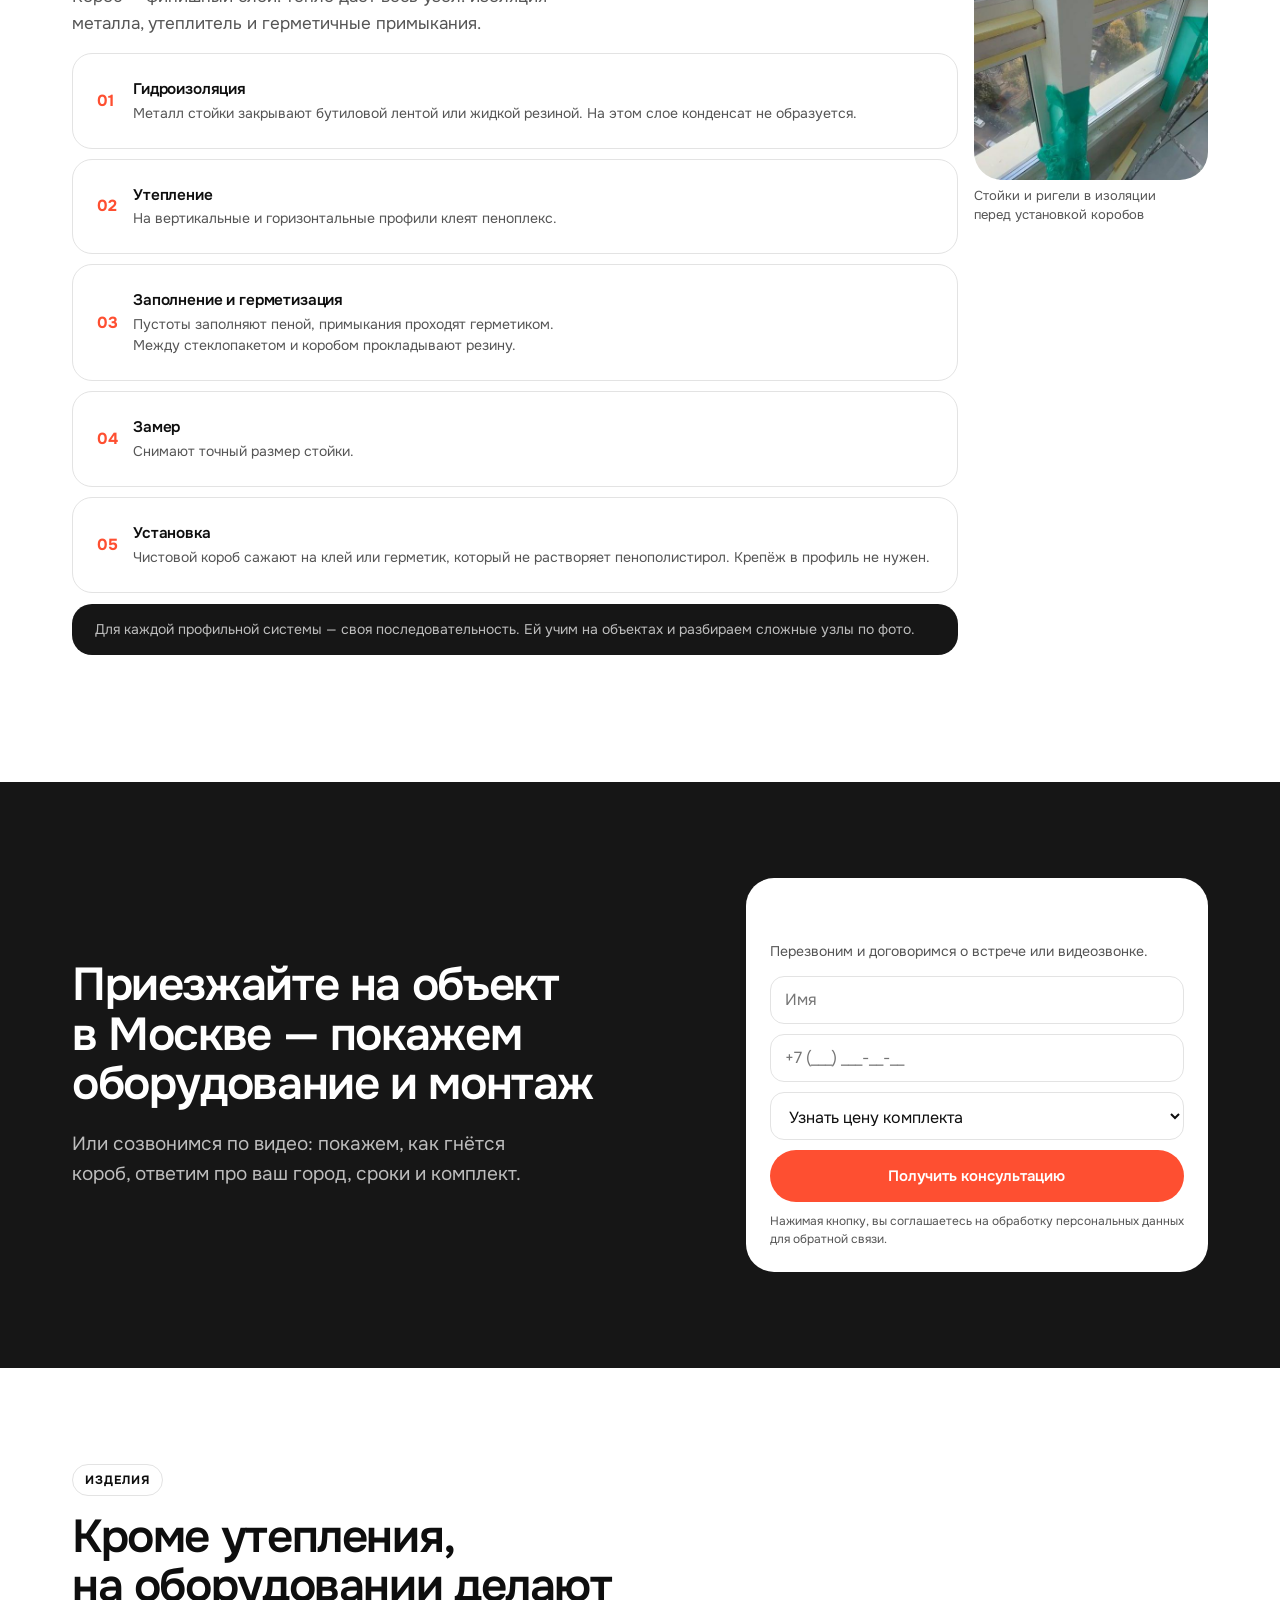
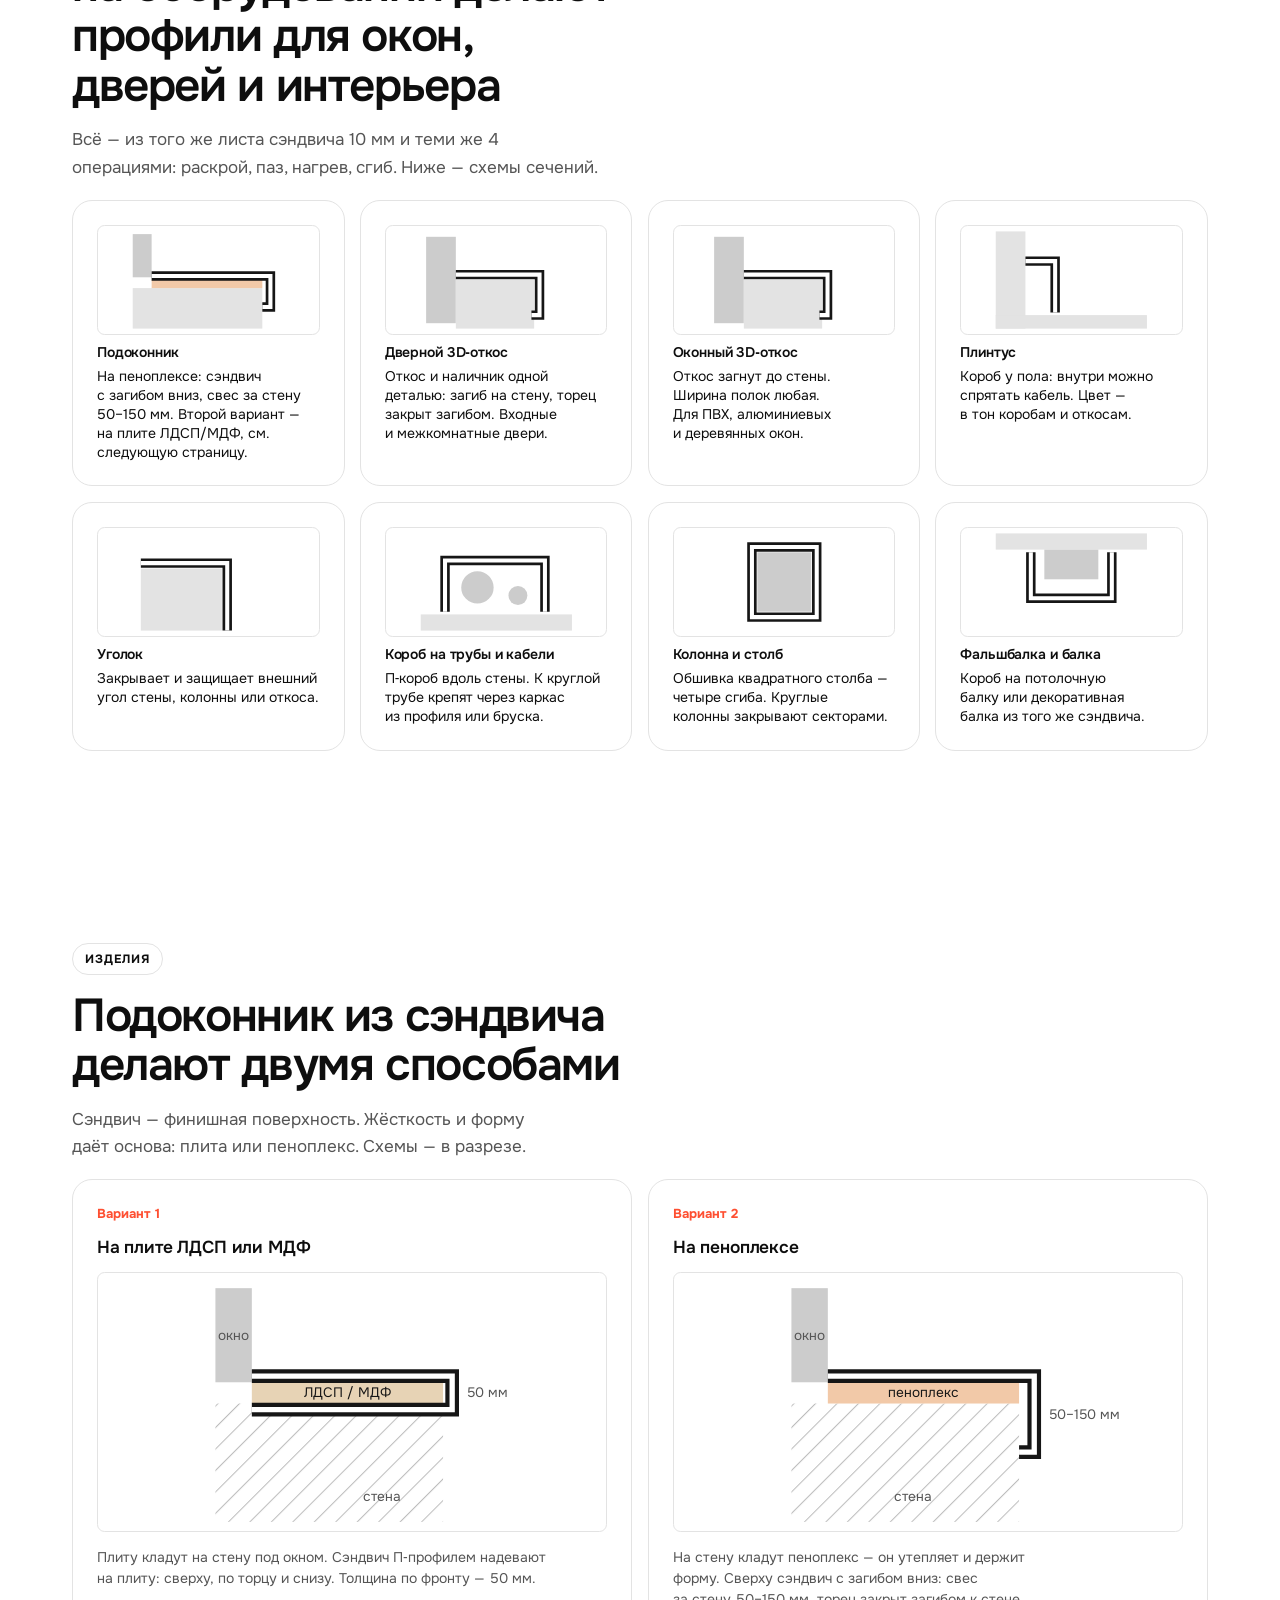
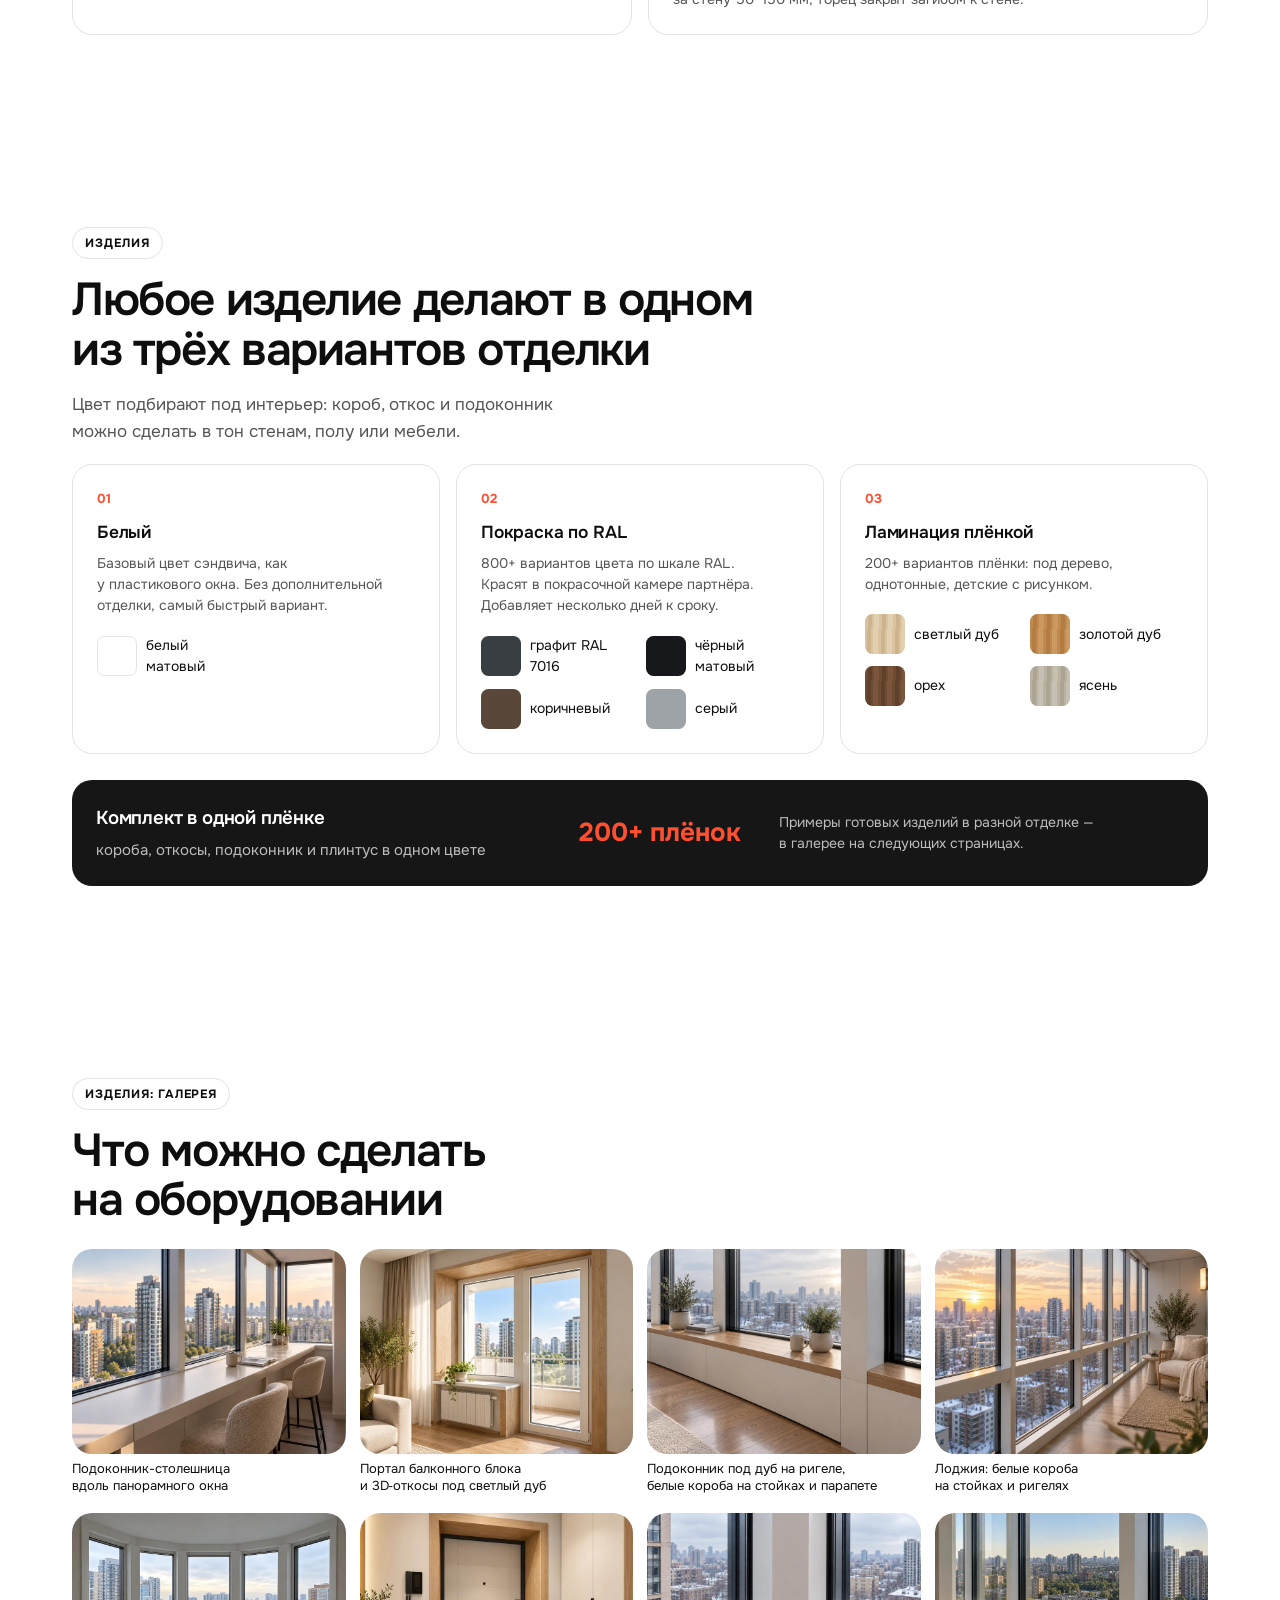
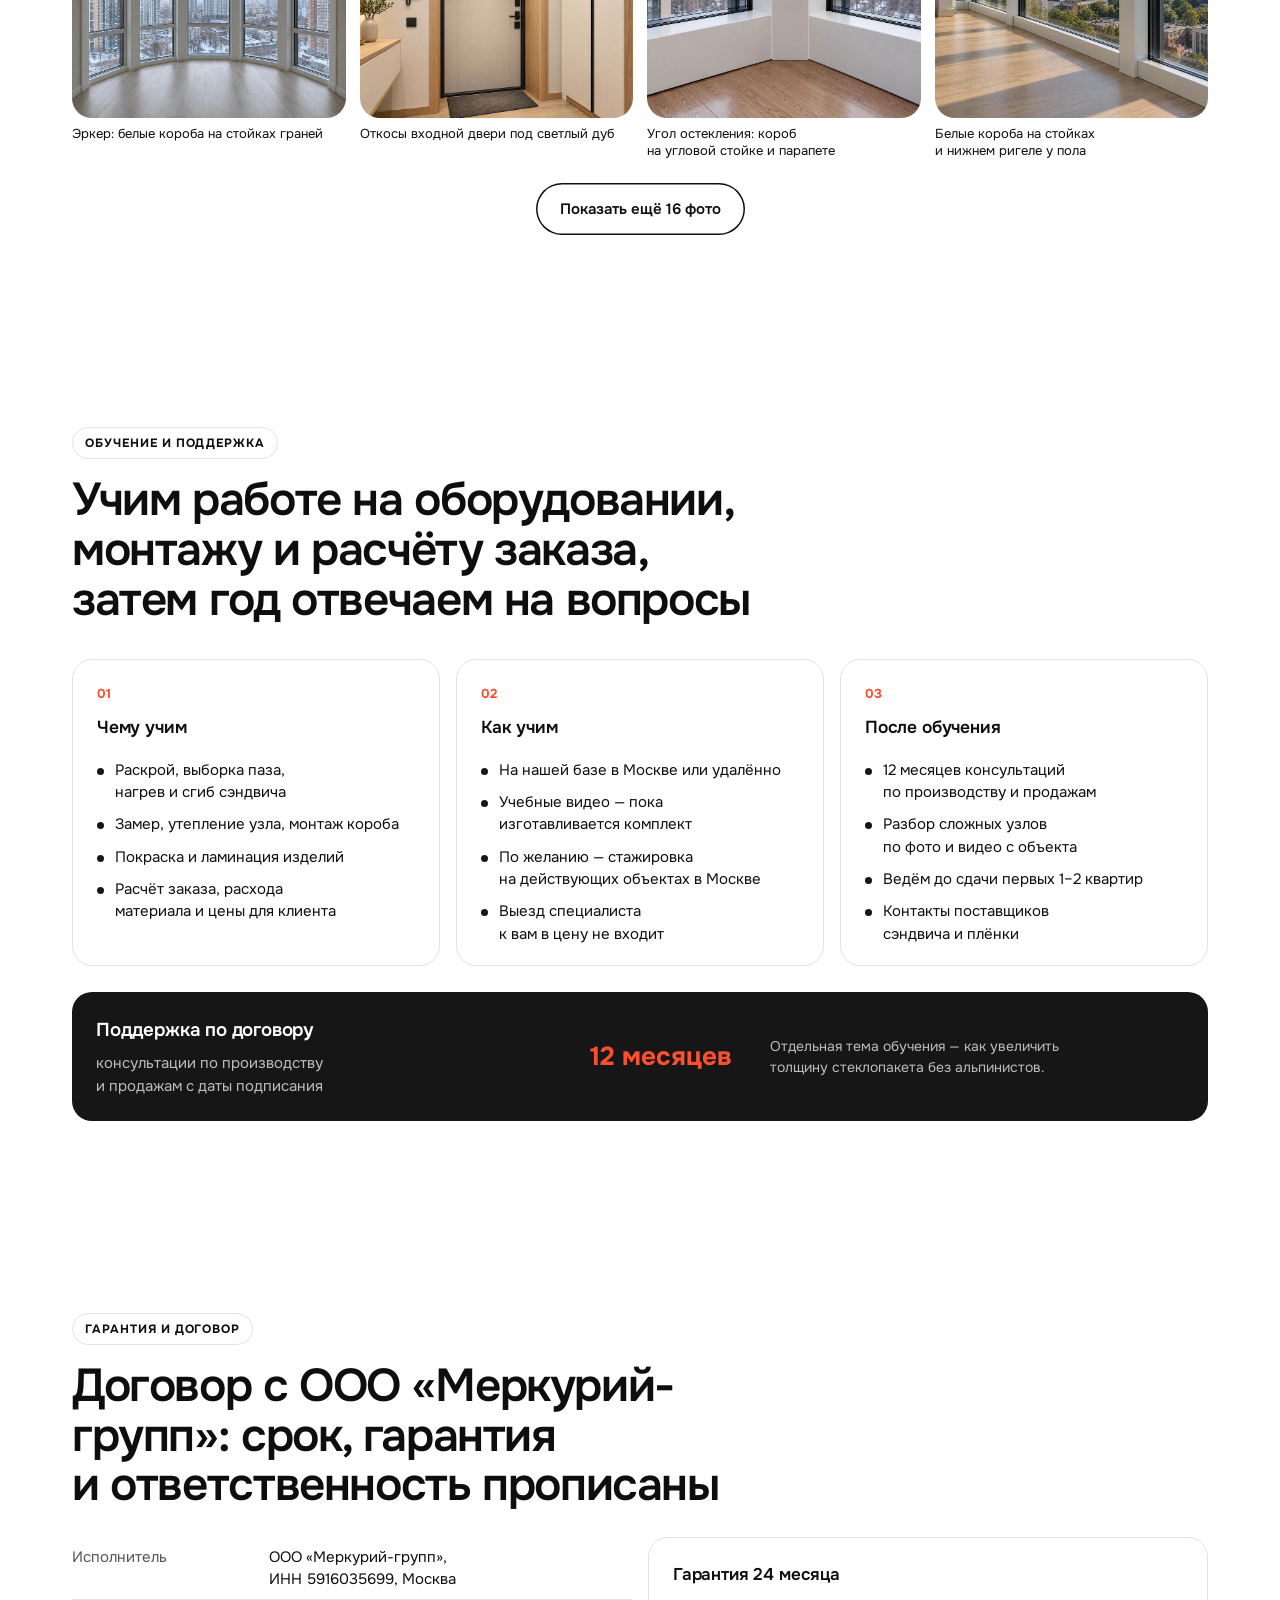
==== commit 73d2938b: "Лендинг: новое фото города из GPT, форма внизу фото Co-Authored-By: Claude Opus 5.5 <noreply@anthrop" ====
--- a/materials/landing/index.html
+++ b/materials/landing/index.html
@@ -281,8 +281,8 @@
 .u-fl1{left:-12px;top:12%;background:var(--u-action);color:#FFE3DD}.u-fl1 b{color:#fff;font-size:20px}
 .u-fl2{right:-12px;top:46%}
 .u-fl3{left:-12px;bottom:10%;background:var(--u-forest);color:var(--u-on-forest-muted)}.u-fl3 b{color:#fff}
-.u-city{position:relative;margin-top:40px;border-radius:var(--u-r-big);overflow:hidden;min-height:520px;display:flex;flex-direction:column;justify-content:space-between}
-.u-city>img{position:absolute;inset:0;width:100%;height:100%;object-fit:cover;object-position:50% 45%;display:block}
+.u-city{position:relative;margin-top:40px;border-radius:var(--u-r-big);overflow:hidden;min-height:560px;display:flex;flex-direction:column;justify-content:flex-end}
+.u-city>img{position:absolute;inset:0;width:100%;height:100%;object-fit:cover;object-position:50% 40%;display:block}
 .u-city::after{display:none;content:"";position:absolute;inset:0;background:linear-gradient(rgba(14,14,14,.55),rgba(14,14,14,0) 38%,rgba(14,14,14,0) 55%,rgba(14,14,14,.35))}
 .u-cityt{position:relative;z-index:1;padding:26px 28px 0;color:var(--u-ink);font-size:24px;font-weight:600;letter-spacing:-.01em;line-height:1.2;max-width:36ch;text-wrap:balance}
 .u-city .u-panel p{display:none}.u-city .u-panel{padding:20px 22px}.u-city .u-panel h3{font-size:18px}
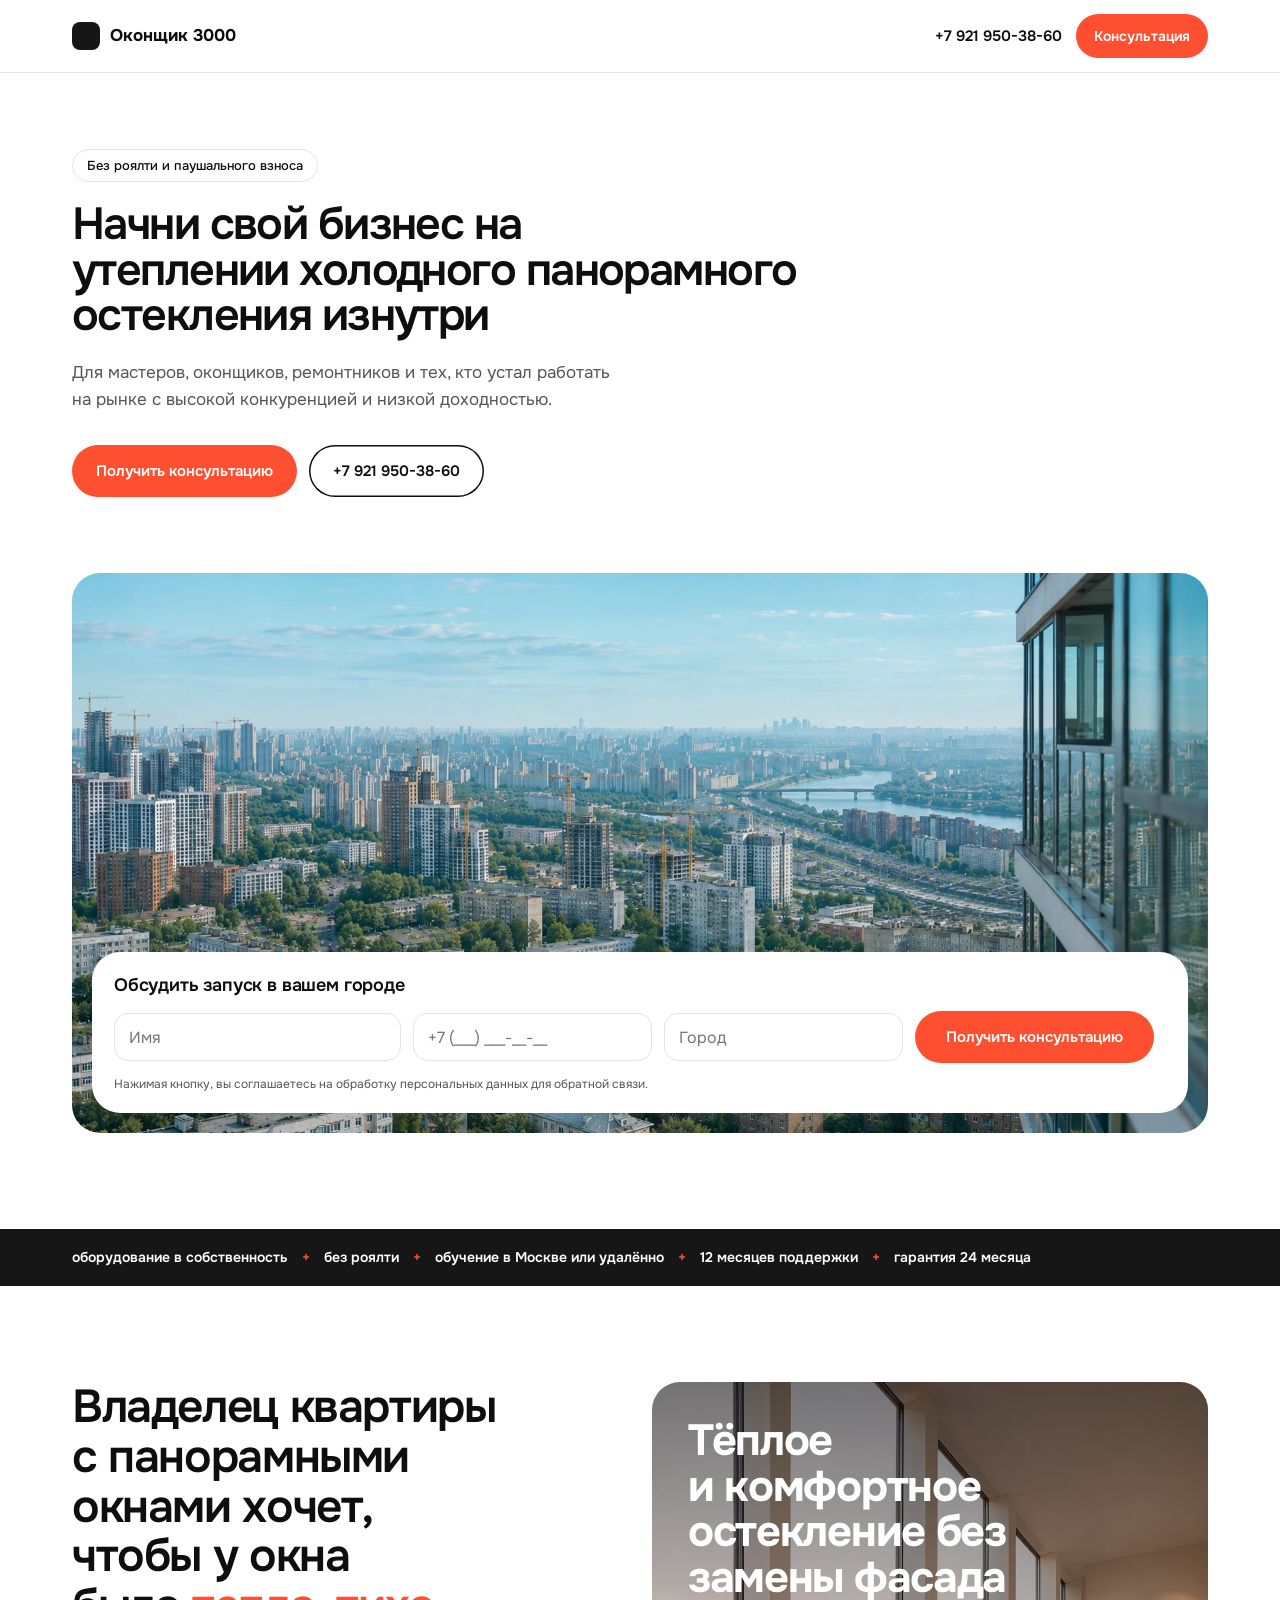
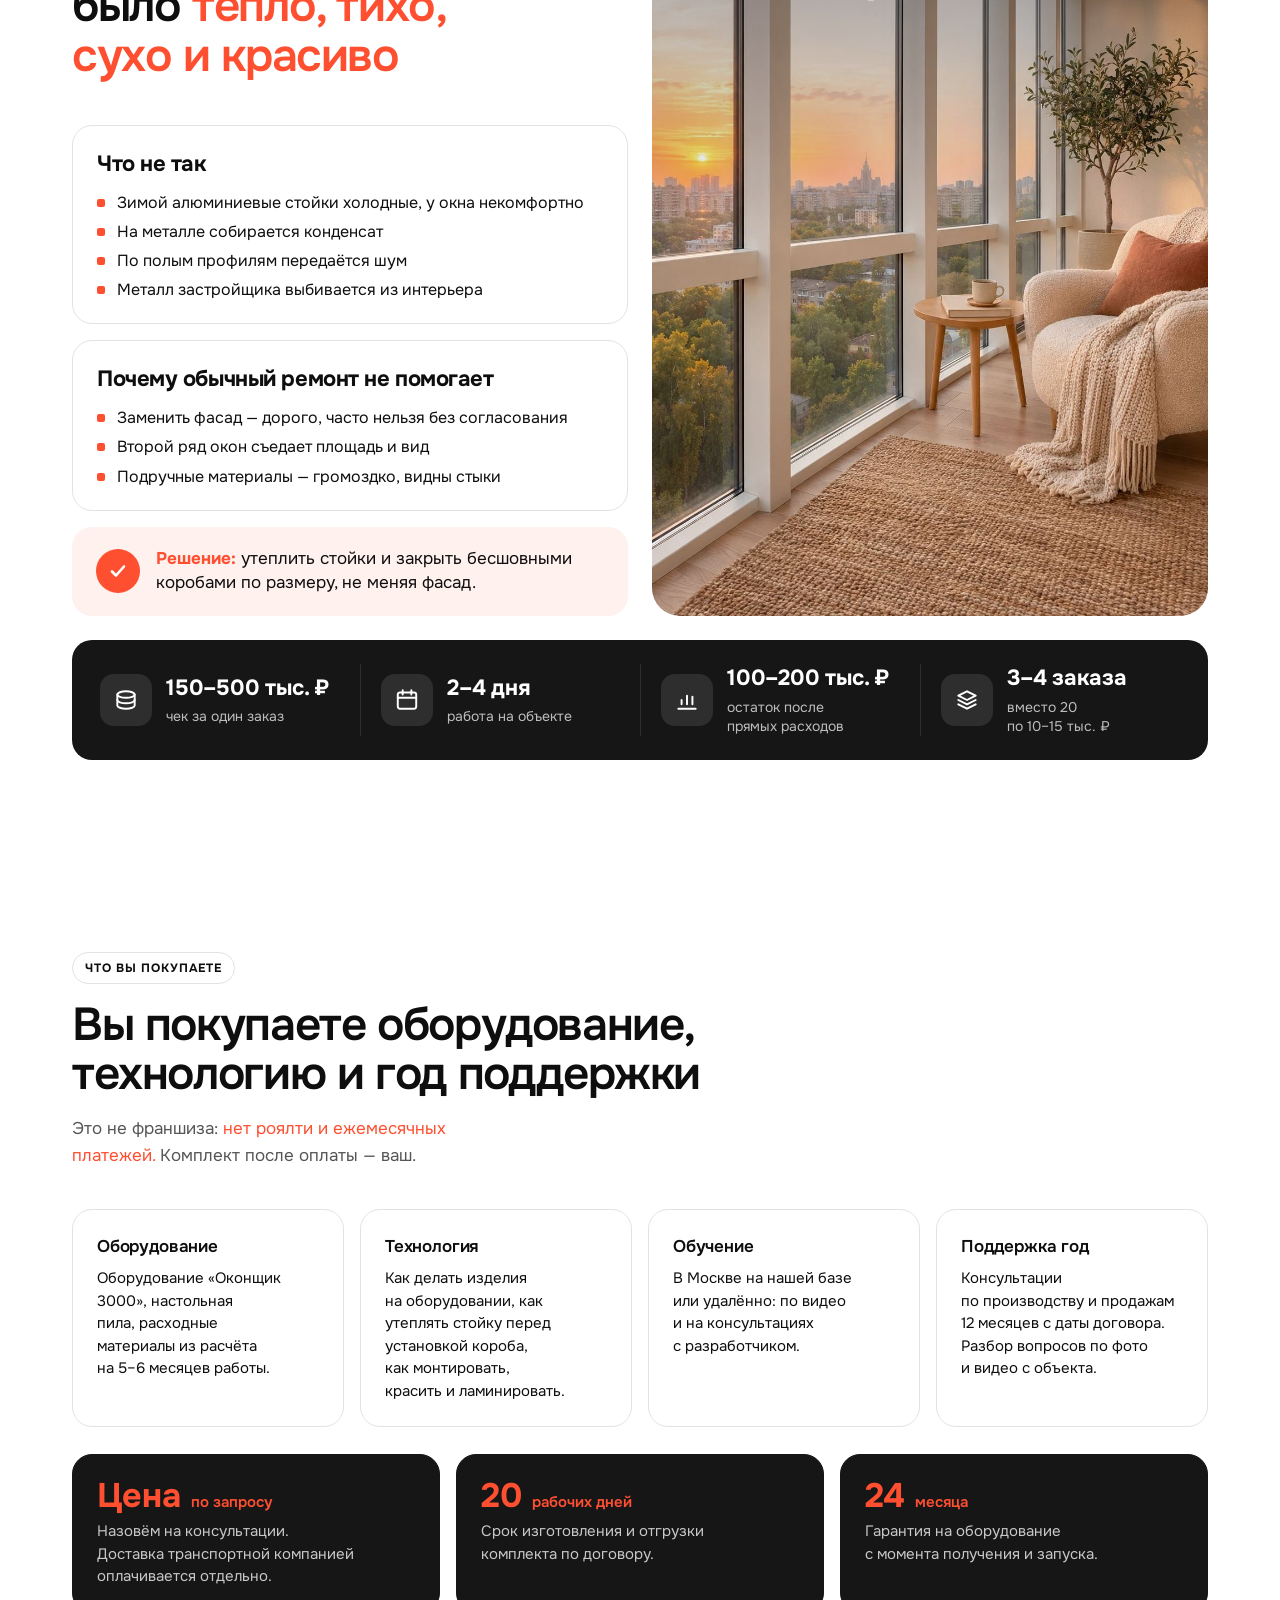
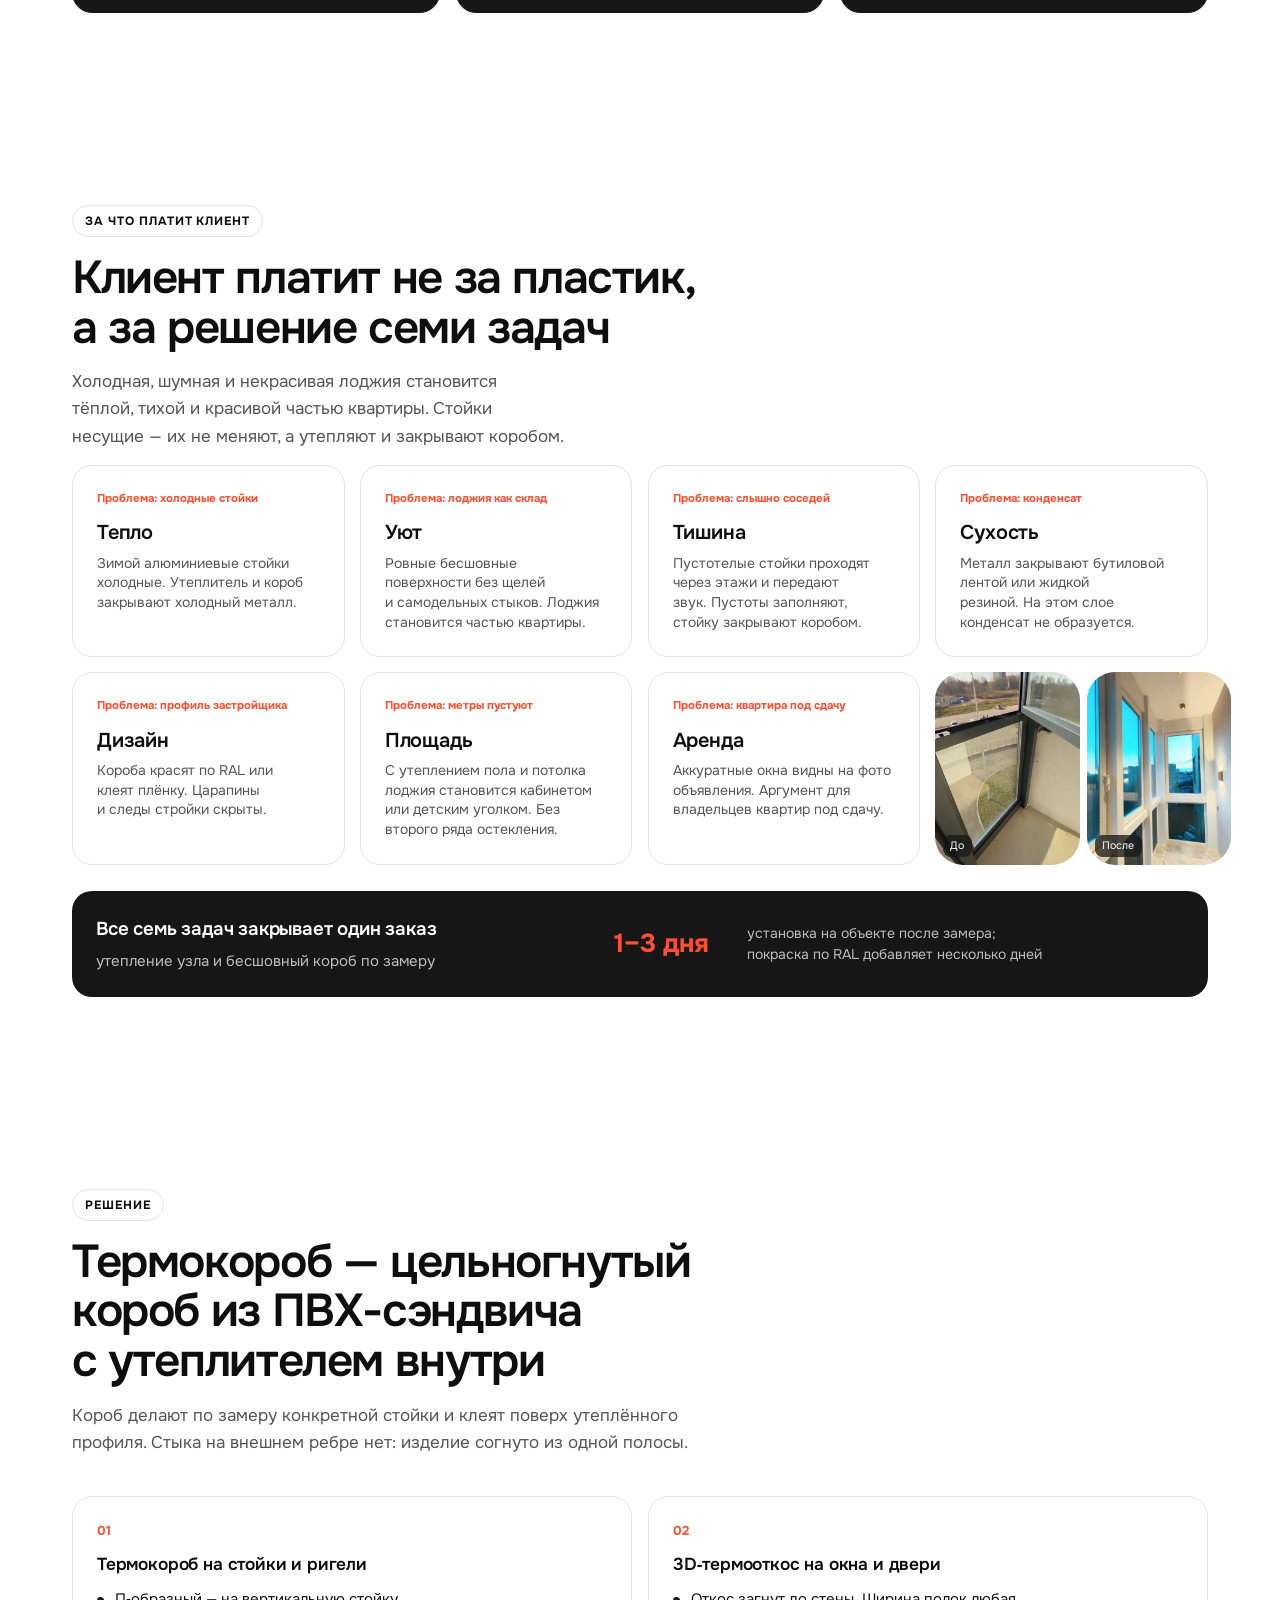
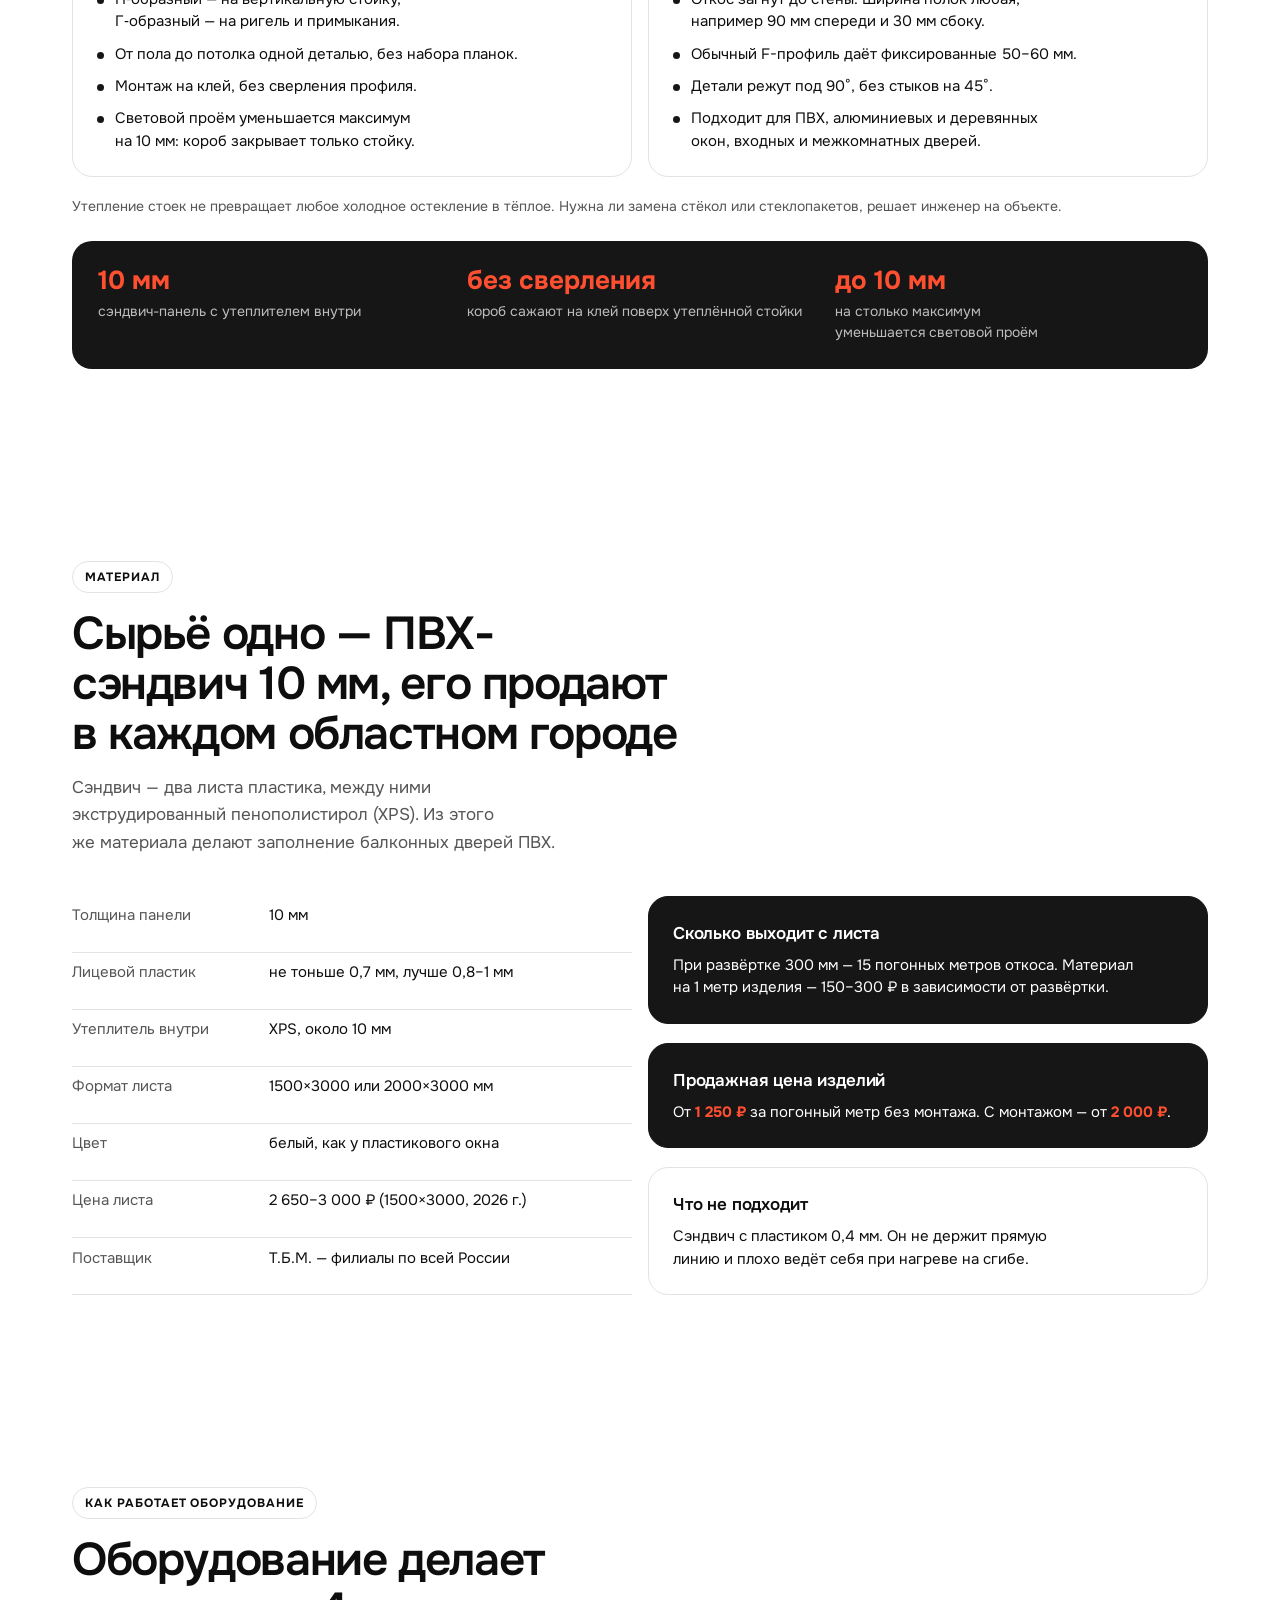
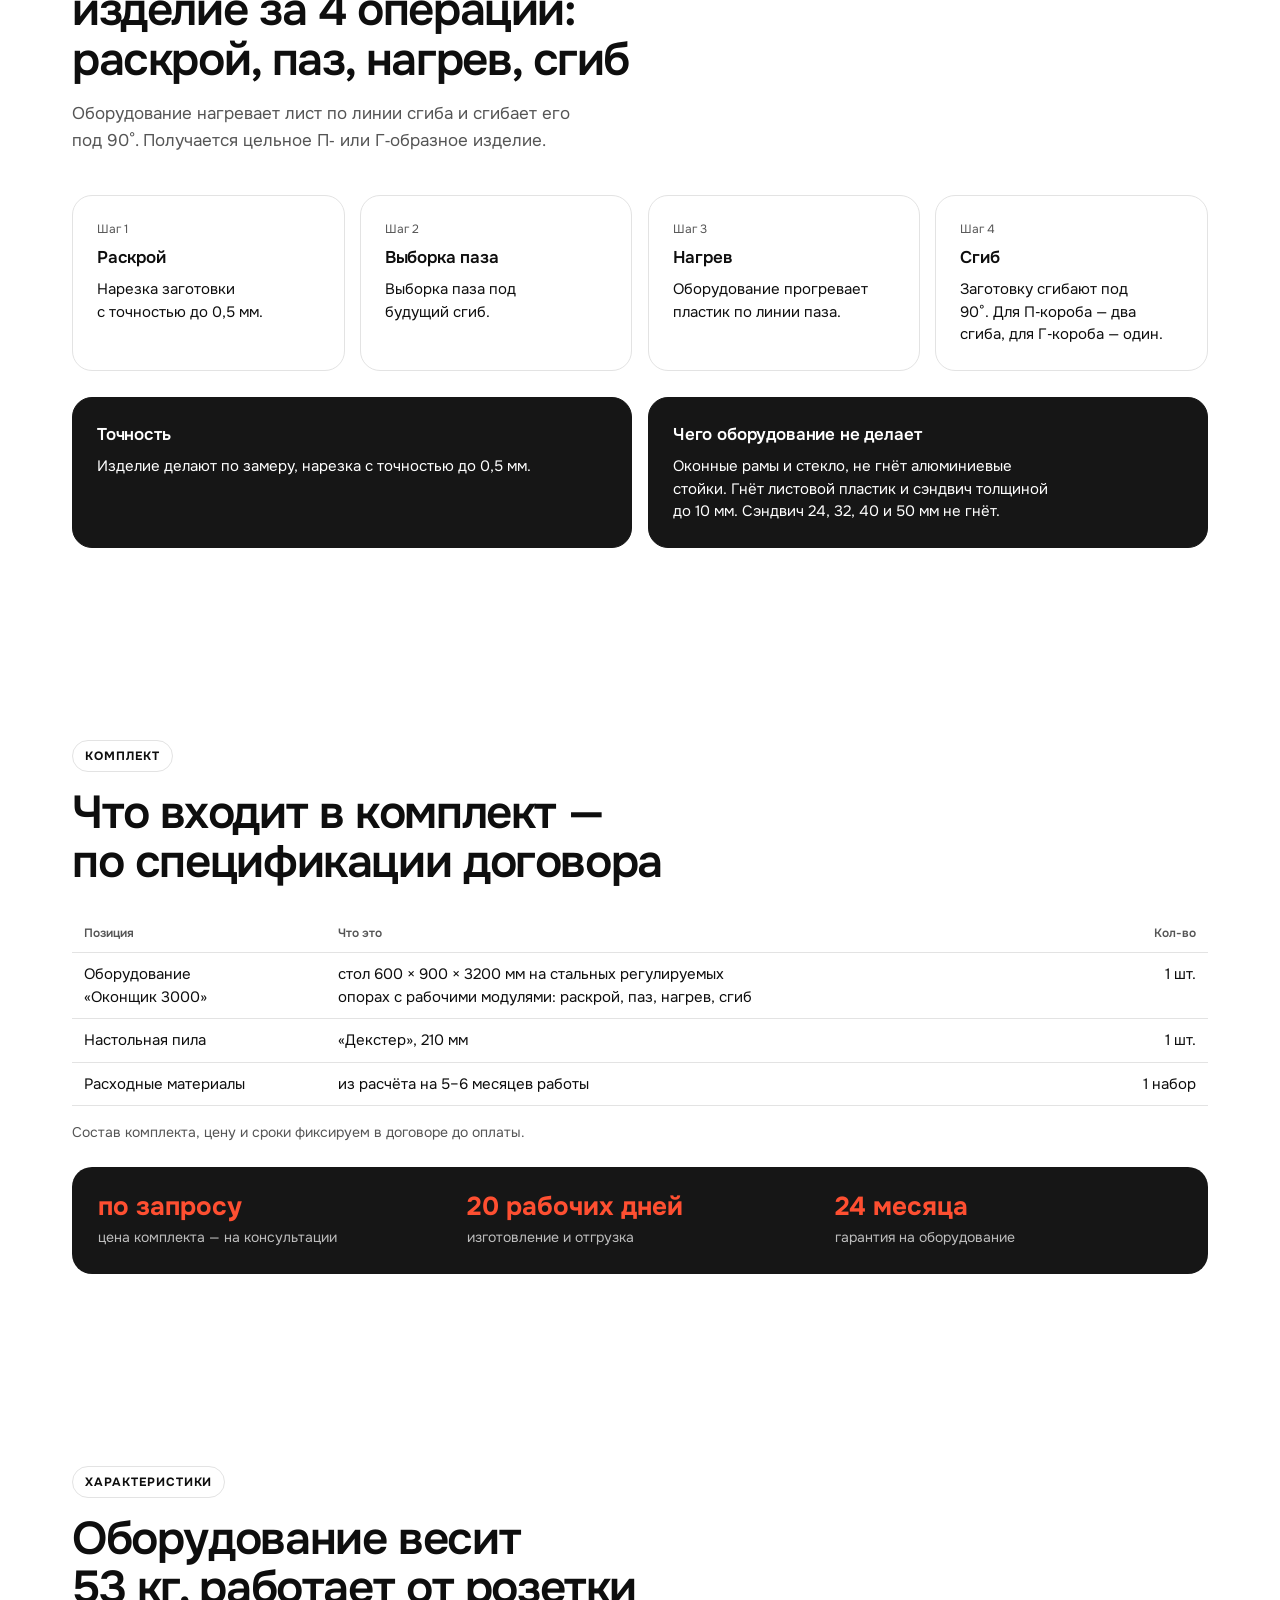
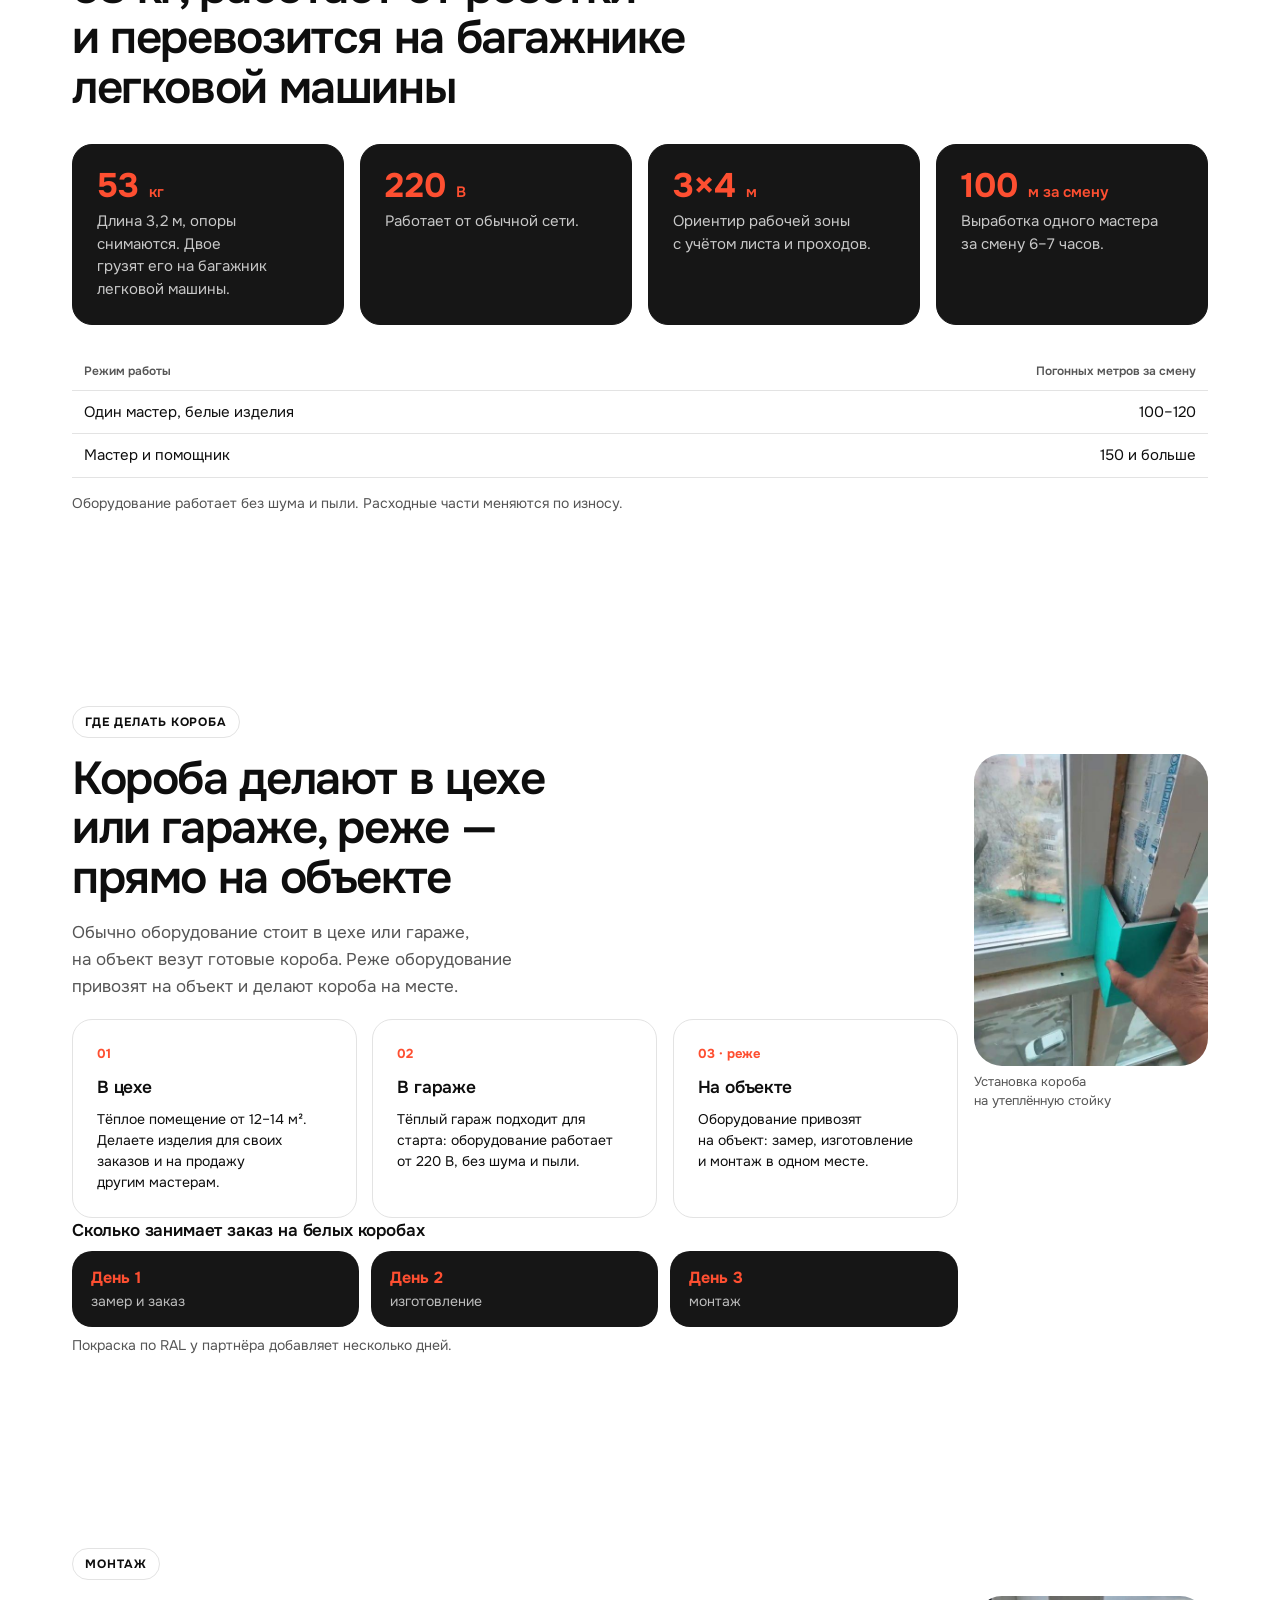
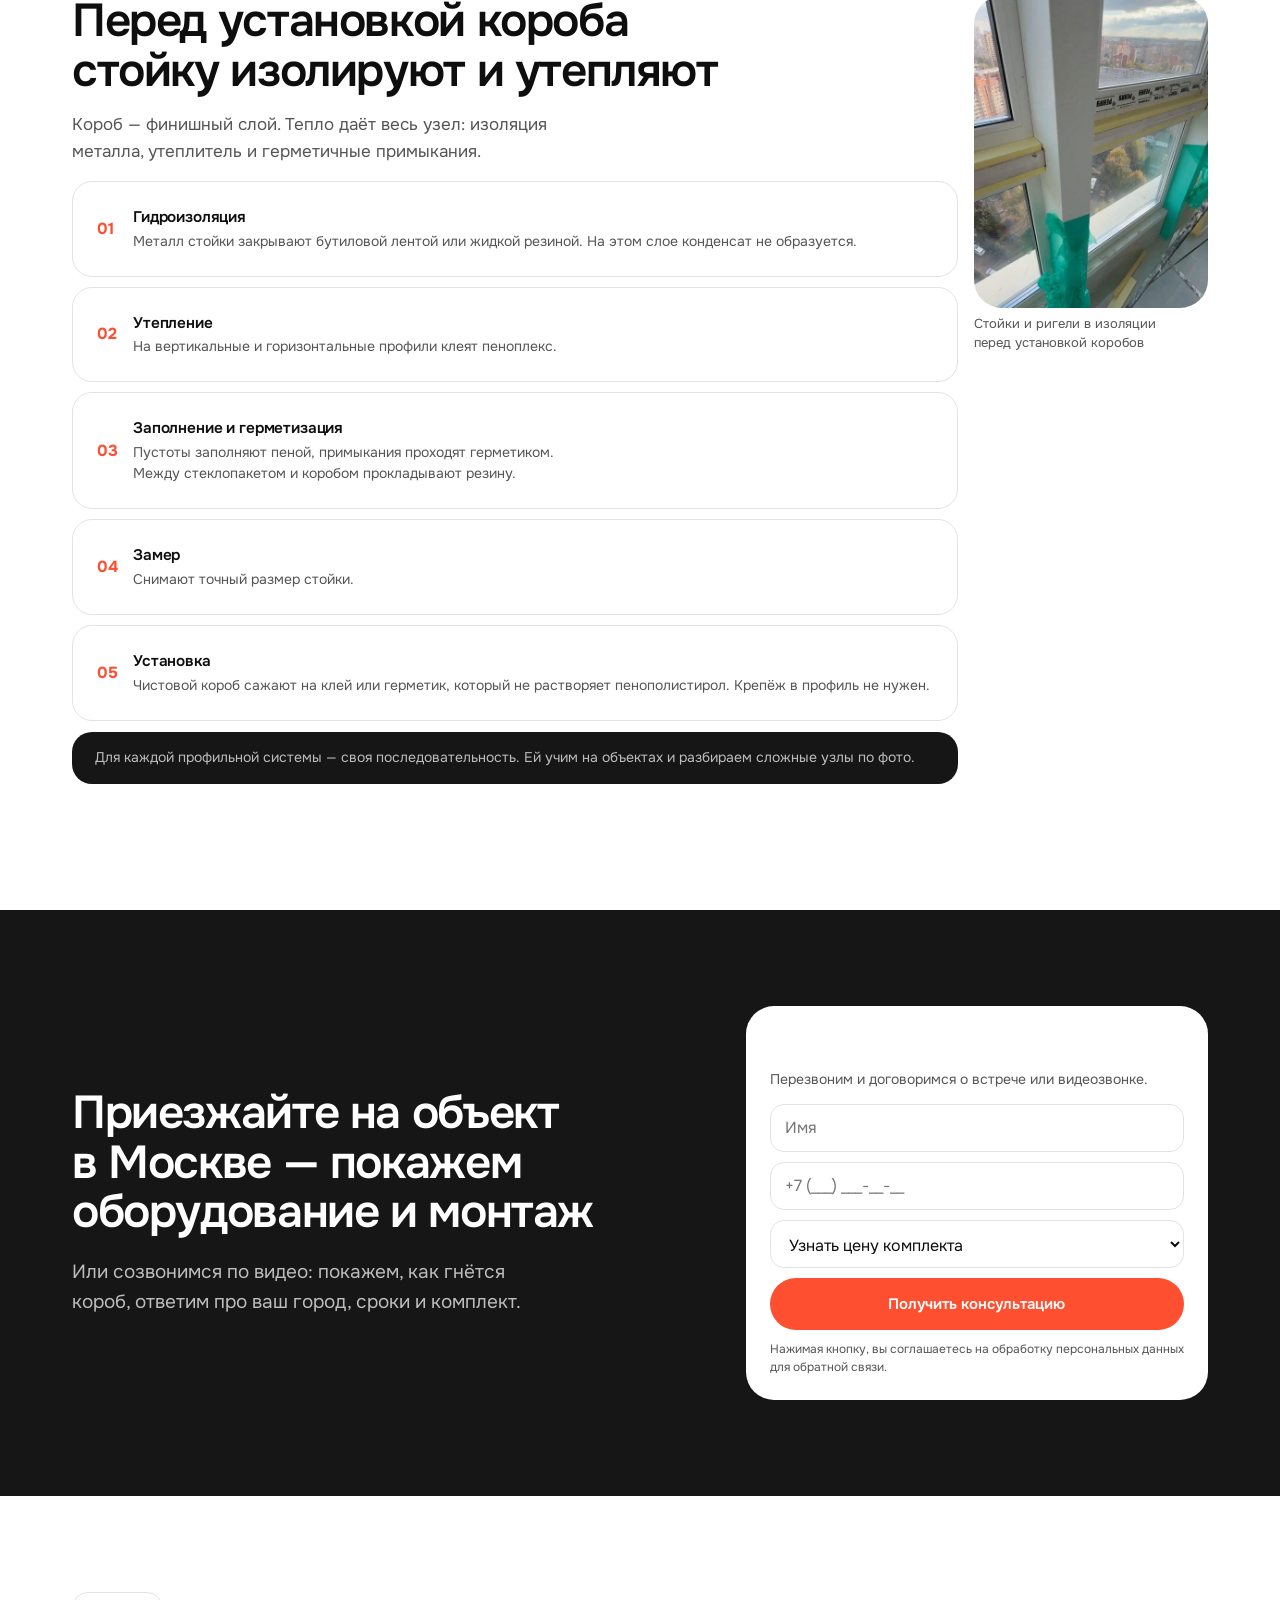
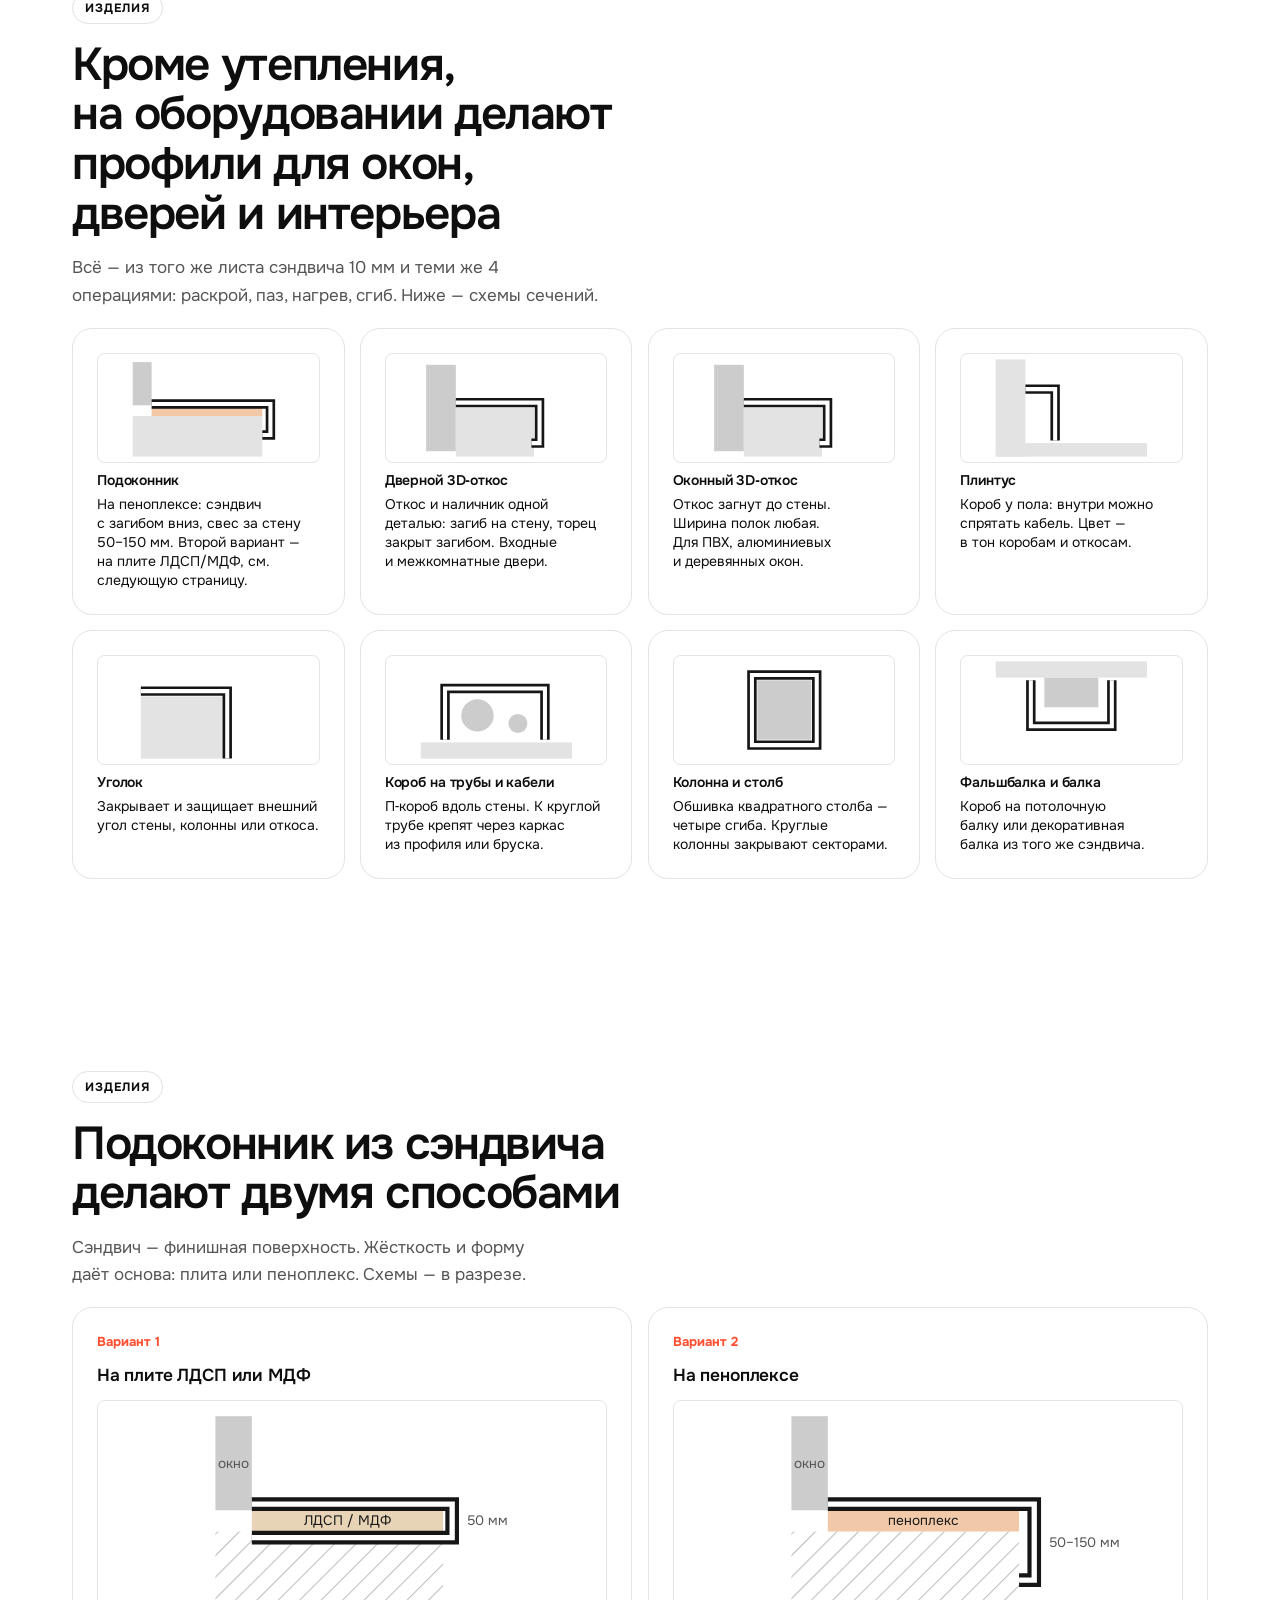
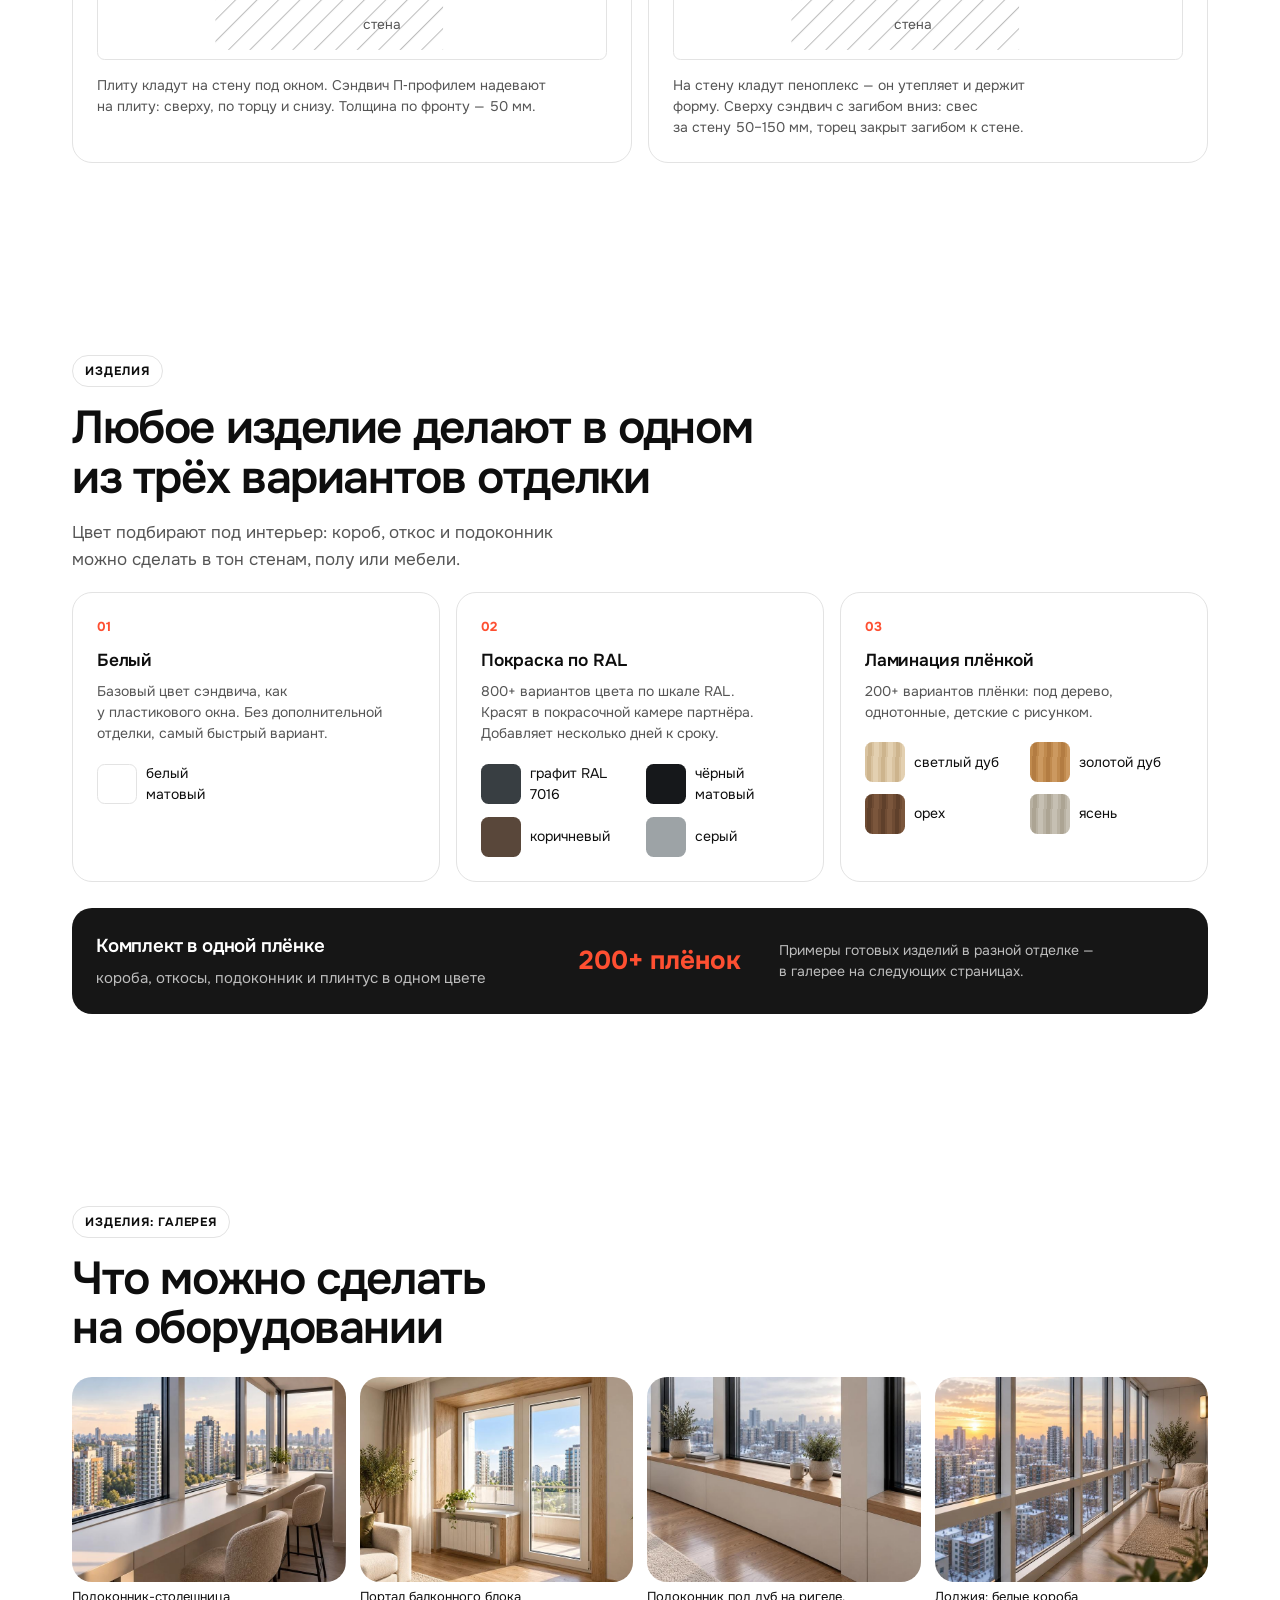
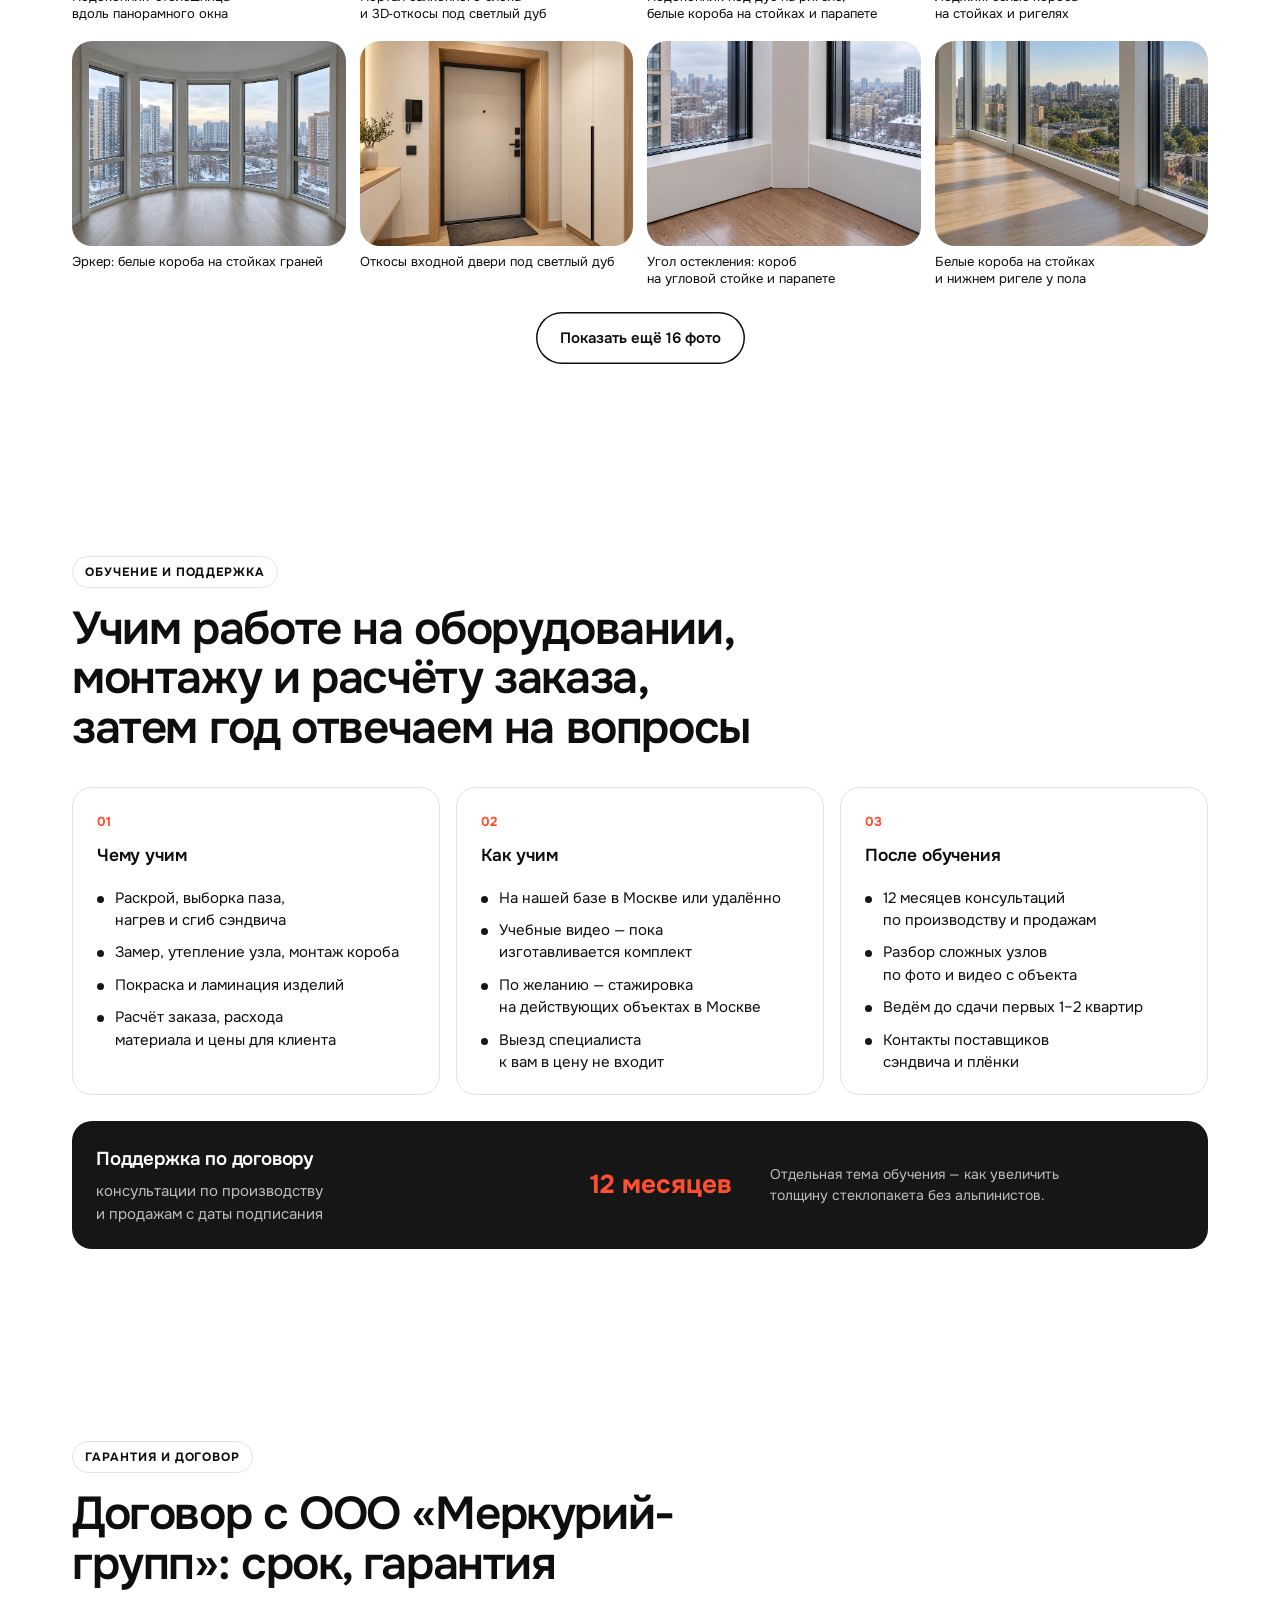
==== commit 89c16d01: "Лендинг: раздел «Рынок» в новой раскладке по референсу Co-Authored-By: Claude Opus 5.5 <noreply@anth" ====
--- a/materials/landing/index.html
+++ b/materials/landing/index.html
@@ -340,6 +340,28 @@
 .pb-track{background:#fff;border:1px solid var(--u-line)}
 .lform{box-shadow:none!important;border:1px solid var(--u-line)}.u-city .u-panel,.cover .lform,.midform .lform,.u-final .lform{border:0}
 .u-btn.u-white:hover{background:#fff;color:var(--u-action)}
+
+/* Рынок — новая раскладка */
+.u-mk2 h2{max-width:14ch;font-size:clamp(32px,3.6vw,48px);margin-bottom:28px}
+.mk2grid{display:grid;grid-template-columns:minmax(0,1fr) minmax(0,1fr);gap:24px;align-items:stretch}
+.mk2l{display:flex;flex-direction:column;gap:16px}
+.mk2c{border:1px solid var(--u-line);border-radius:var(--u-r-card);padding:22px 24px;background:#fff}
+.mk2c h3{font-size:22px;font-weight:700;letter-spacing:-.02em;margin-bottom:10px}
+ul.sq li{padding-left:20px;margin-top:6px;font-size:16px;line-height:1.45}
+ul.sq li:before{border-radius:2px;width:8px;height:8px;top:8px;background:var(--u-action)}
+.mk2sol{display:flex;gap:16px;align-items:center;background:#FFF1ED;border-radius:var(--u-r-card);padding:20px 24px}
+.mk2sol i{flex:none;width:44px;height:44px;border-radius:50%;background:var(--u-action);display:flex;align-items:center;justify-content:center}.mk2sol i svg{width:24px;height:24px}
+.mk2sol p{font-size:17px;line-height:1.45;margin:0}.mk2sol b{color:var(--u-action)}
+.mk2pic{position:relative;border-radius:var(--u-r-big);overflow:hidden;min-height:560px}
+.mk2pic img{position:absolute;inset:0;width:100%;height:100%;object-fit:cover;object-position:50% 60%}
+.mk2pic::before{content:"";position:absolute;inset:0 0 45% 0;background:linear-gradient(rgba(14,14,14,.55),rgba(14,14,14,0));z-index:1}
+.mk2t{position:absolute;z-index:2;left:36px;right:36px;top:36px;color:#fff;font-size:clamp(30px,3.4vw,46px);font-weight:700;line-height:1.05;letter-spacing:-.03em;max-width:12ch}
+.mk2band{margin-top:24px;background:var(--u-forest);border-radius:var(--u-r-card);display:grid;grid-template-columns:repeat(4,1fr);padding:24px 8px}
+.mk2band>div{display:flex;gap:14px;align-items:center;padding:0 20px;border-left:1px solid var(--u-line-dark)}.mk2band>div:first-child{border-left:0}
+.mk2band span{flex:none;width:52px;height:52px;border-radius:14px;background:var(--u-forest-2);color:#fff;display:flex;align-items:center;justify-content:center}.mk2band span svg{width:26px;height:26px}
+.mk2band p{margin:0;color:var(--u-on-forest-muted);font-size:14px;line-height:1.35}.mk2band b{display:block;color:#fff;font-size:22px;font-weight:700;letter-spacing:-.01em;margin-bottom:4px}
+@media(max-width:960px){.mk2grid{grid-template-columns:1fr}.mk2pic{min-height:0;aspect-ratio:4/5}.mk2band{grid-template-columns:1fr 1fr;row-gap:20px}.mk2band>div:nth-child(3){border-left:0}}
+@media(max-width:560px){.mk2band{grid-template-columns:1fr;padding:12px 4px}.mk2band>div{border-left:0;border-top:1px solid var(--u-line-dark);padding:14px 16px}.mk2band>div:first-child{border-top:0}.mk2t{left:20px;top:20px;right:20px}.mk2c{padding:18px}}
 </style></head>
 <body>
 <header class="bar"><div class="in"><div class="logo"><i></i>Оконщик 3000</div><div style="display:flex;align-items:center;gap:14px"><a class="tel" href="tel:+79219503860">+7 921 950-38-60</a><a class="u-btn u-sm" href="#form-top">Консультация</a></div></div></header>
@@ -369,20 +391,22 @@
 </section>
 <div class="u-trust"><div class="u-wrap"><span>оборудование в собственность</span><i>+</i><span>без роялти</span><i>+</i><span>обучение в Москве или удалённо</span><i>+</i><span>12 месяцев поддержки</span><i>+</i><span>гарантия 24 месяца</span></div></div>
 
-<section data-t="u-tbg" id="s01" class="page">
-  <span class="u-eye">Рынок</span>
-  <h2>Владелец квартиры с панорамными окнами хочет, чтобы у окна было <span class="or">тепло, тихо, сухо и красиво</span></h2>
-  <div class="grid mk" style="flex:1;min-height:0">
-    <div class="mkcol">
-      <div class="card col"><div class="k">Что не так</div>
-        <ul class="tight"><li>Зимой алюминиевые стойки холодные, у окна некомфортно</li><li>На металле собирается конденсат</li><li>По полым профилям передаётся шум</li><li>Металл застройщика выбивается из интерьера</li></ul></div>
-      <div class="card col"><div class="k">Почему обычный ремонт не помогает</div>
-        <ul class="tight"><li>Заменить фасад — дорого, часто нельзя без согласования</li><li>Второй ряд окон съедает площадь и вид</li><li>Подручные материалы — громоздко, видны стыки</li></ul>
-        <p class="small" style="margin-top:2mm"><b>Решение:</b> утеплить стойки и закрыть бесшовными коробами по размеру, не меняя фасад.</p></div>
-    </div>
-    <div class="u-hpic u-mkpic"><img src="img/hero.jpg" alt="Лоджия: белые короба на стойках панорамного остекления"><div class="u-fl u-fl1"><b>0 ₽</b>роялти и паушальный взнос</div><div class="u-fl u-fl2"><b>20 рабочих дней</b>изготовление по договору</div><div class="u-fl u-fl3"><b>24 месяца</b>гарантия на оборудование</div></div>
-  </div>
-  <div class="facts f4"><div><div class="fv">150–⁠500 тыс. ₽</div><div class="fl">чек за один заказ</div></div><div><div class="fv">2–⁠4 дня</div><div class="fl">работа на объекте</div></div><div><div class="fv">100–⁠200 тыс. ₽</div><div class="fl">остаток после прямых расходов</div></div><div><div class="fv">3–⁠4 заказа</div><div class="fl">вместо 20 по 10–⁠15 тыс. ₽</div></div></div>
+<section id="s01" data-t="u-twh" class="page u-mk2">
+  <div class="mk2grid">
+    <div class="mk2l">
+      <h2>Владелец квартиры с панорамными окнами хочет, чтобы у окна было <span class="or">тепло, тихо, сухо и красиво</span></h2>
+      <div class="mk2c"><h3>Что не так</h3><ul class="sq"><li>Зимой алюминиевые стойки холодные, у окна некомфортно</li><li>На металле собирается конденсат</li><li>По полым профилям передаётся шум</li><li>Металл застройщика выбивается из интерьера</li></ul></div>
+      <div class="mk2c"><h3>Почему обычный ремонт не помогает</h3><ul class="sq"><li>Заменить фасад — дорого, часто нельзя без согласования</li><li>Второй ряд окон съедает площадь и вид</li><li>Подручные материалы — громоздко, видны стыки</li></ul></div>
+      <div class="mk2sol"><i><svg viewBox="0 0 24 24" fill="none" stroke="#fff" stroke-width="2.6" stroke-linecap="round" stroke-linejoin="round"><path d="M6 12.5l4 4 8-9"/></svg></i><p><b>Решение:</b> утеплить стойки и закрыть бесшовными коробами по размеру, не меняя фасад.</p></div>
+    </div>
+    <div class="mk2pic"><img src="img/hero.jpg" alt="Лоджия: белые короба на стойках панорамного остекления"><div class="mk2t">Тёплое и комфортное остекление без замены фасада</div></div>
+  </div>
+  <div class="mk2band">
+    <div><span><svg viewBox="0 0 24 24" fill="none" stroke="currentColor" stroke-width="1.8" stroke-linecap="round" stroke-linejoin="round"><path d="M4 7c0-1.7 3.6-3 8-3s8 1.3 8 3-3.6 3-8 3-8-1.3-8-3z"/><path d="M4 7v5c0 1.7 3.6 3 8 3s8-1.3 8-3V7"/><path d="M4 12v5c0 1.7 3.6 3 8 3s8-1.3 8-3v-5"/></svg></span><p><b>150–⁠500 тыс. ₽</b>чек за один заказ</p></div>
+    <div><span><svg viewBox="0 0 24 24" fill="none" stroke="currentColor" stroke-width="1.8" stroke-linecap="round" stroke-linejoin="round"><rect x="3.5" y="5" width="17" height="15" rx="2"/><path d="M3.5 10h17M8 3v4M16 3v4"/></svg></span><p><b>2–⁠4 дня</b>работа на объекте</p></div>
+    <div><span><svg viewBox="0 0 24 24" fill="none" stroke="currentColor" stroke-width="1.8" stroke-linecap="round" stroke-linejoin="round"><path d="M4 20h16"/><path d="M7 16v-4M12 16V8M17 16v-7"/></svg></span><p><b>100–⁠200 тыс. ₽</b>остаток после прямых расходов</p></div>
+    <div><span><svg viewBox="0 0 24 24" fill="none" stroke="currentColor" stroke-width="1.8" stroke-linecap="round" stroke-linejoin="round"><path d="M12 4l8 4-8 4-8-4z"/><path d="M4 12l8 4 8-4"/><path d="M4 16l8 4 8-4"/></svg></span><p><b>3–⁠4 заказа</b>вместо 20 по 10–⁠15 тыс. ₽</p></div>
+  </div>
 </section>
 
 <section data-t="u-twh" id="s02" class="page">
